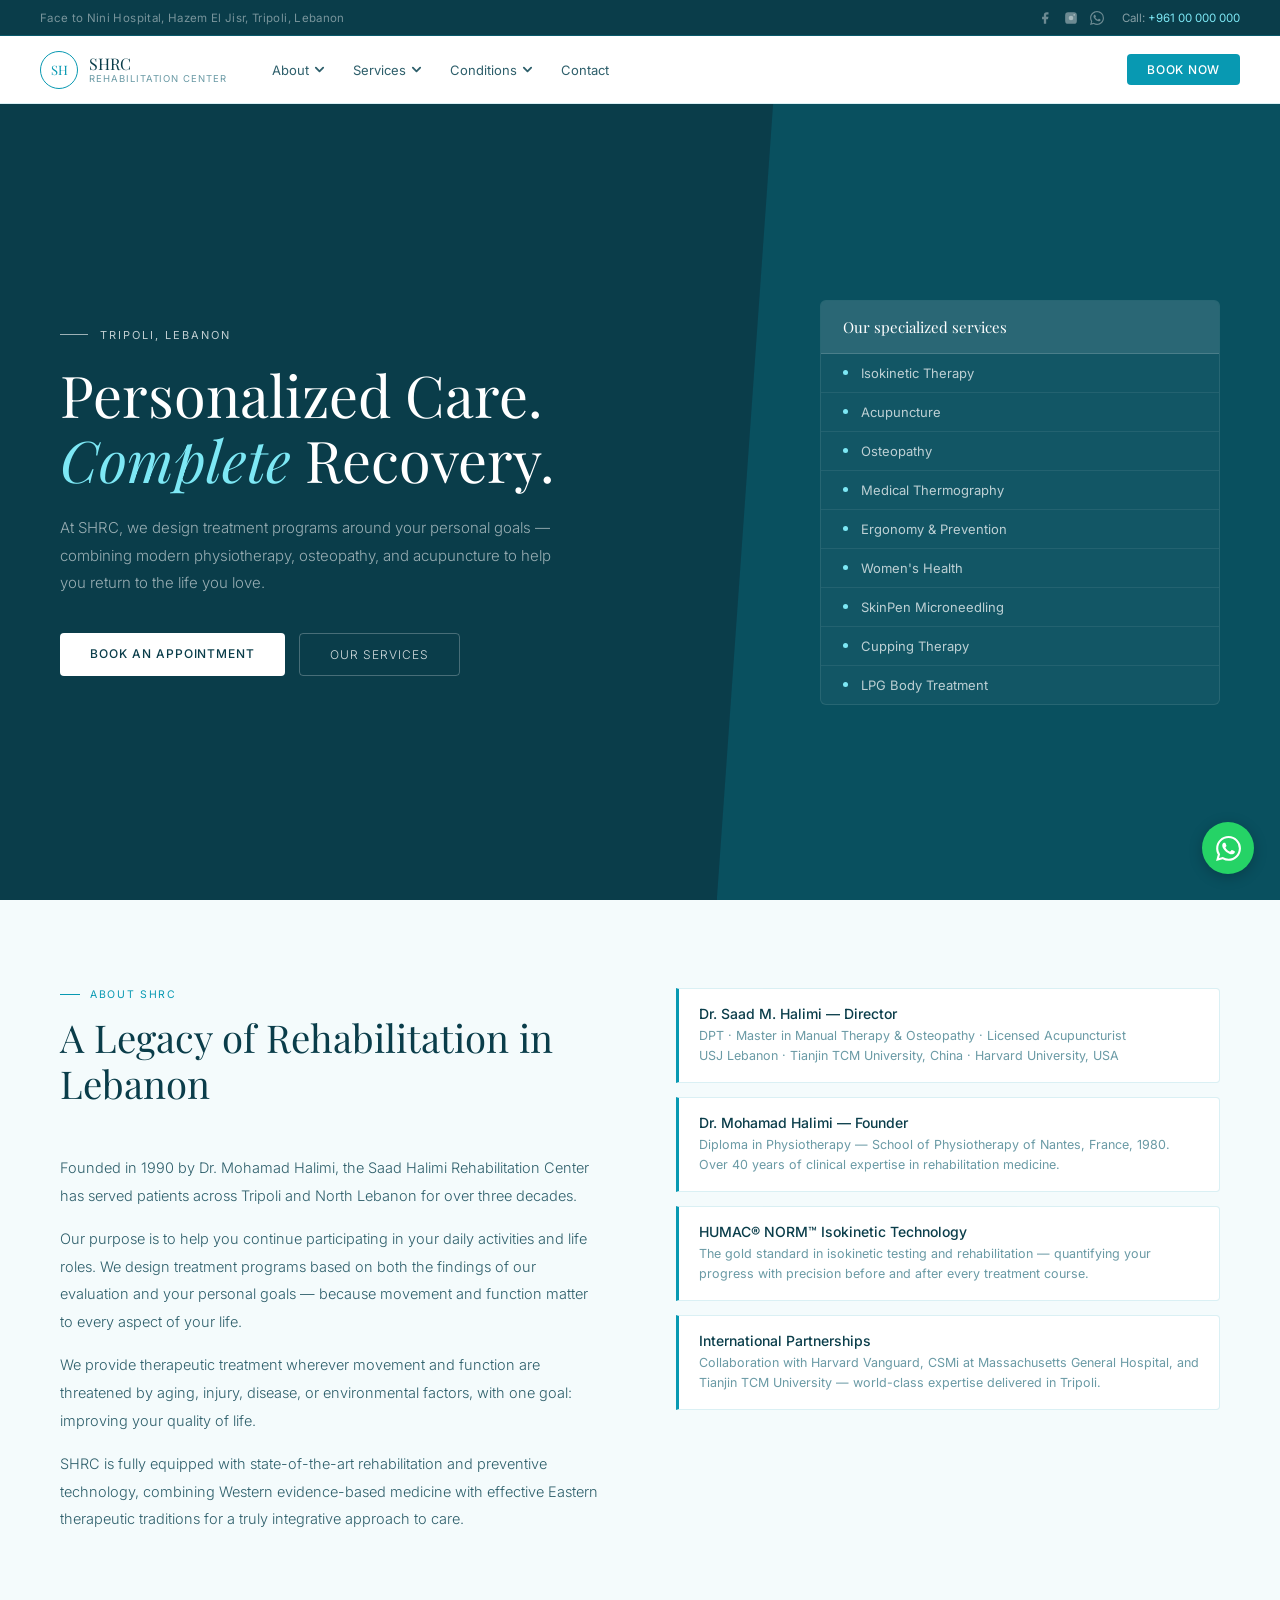
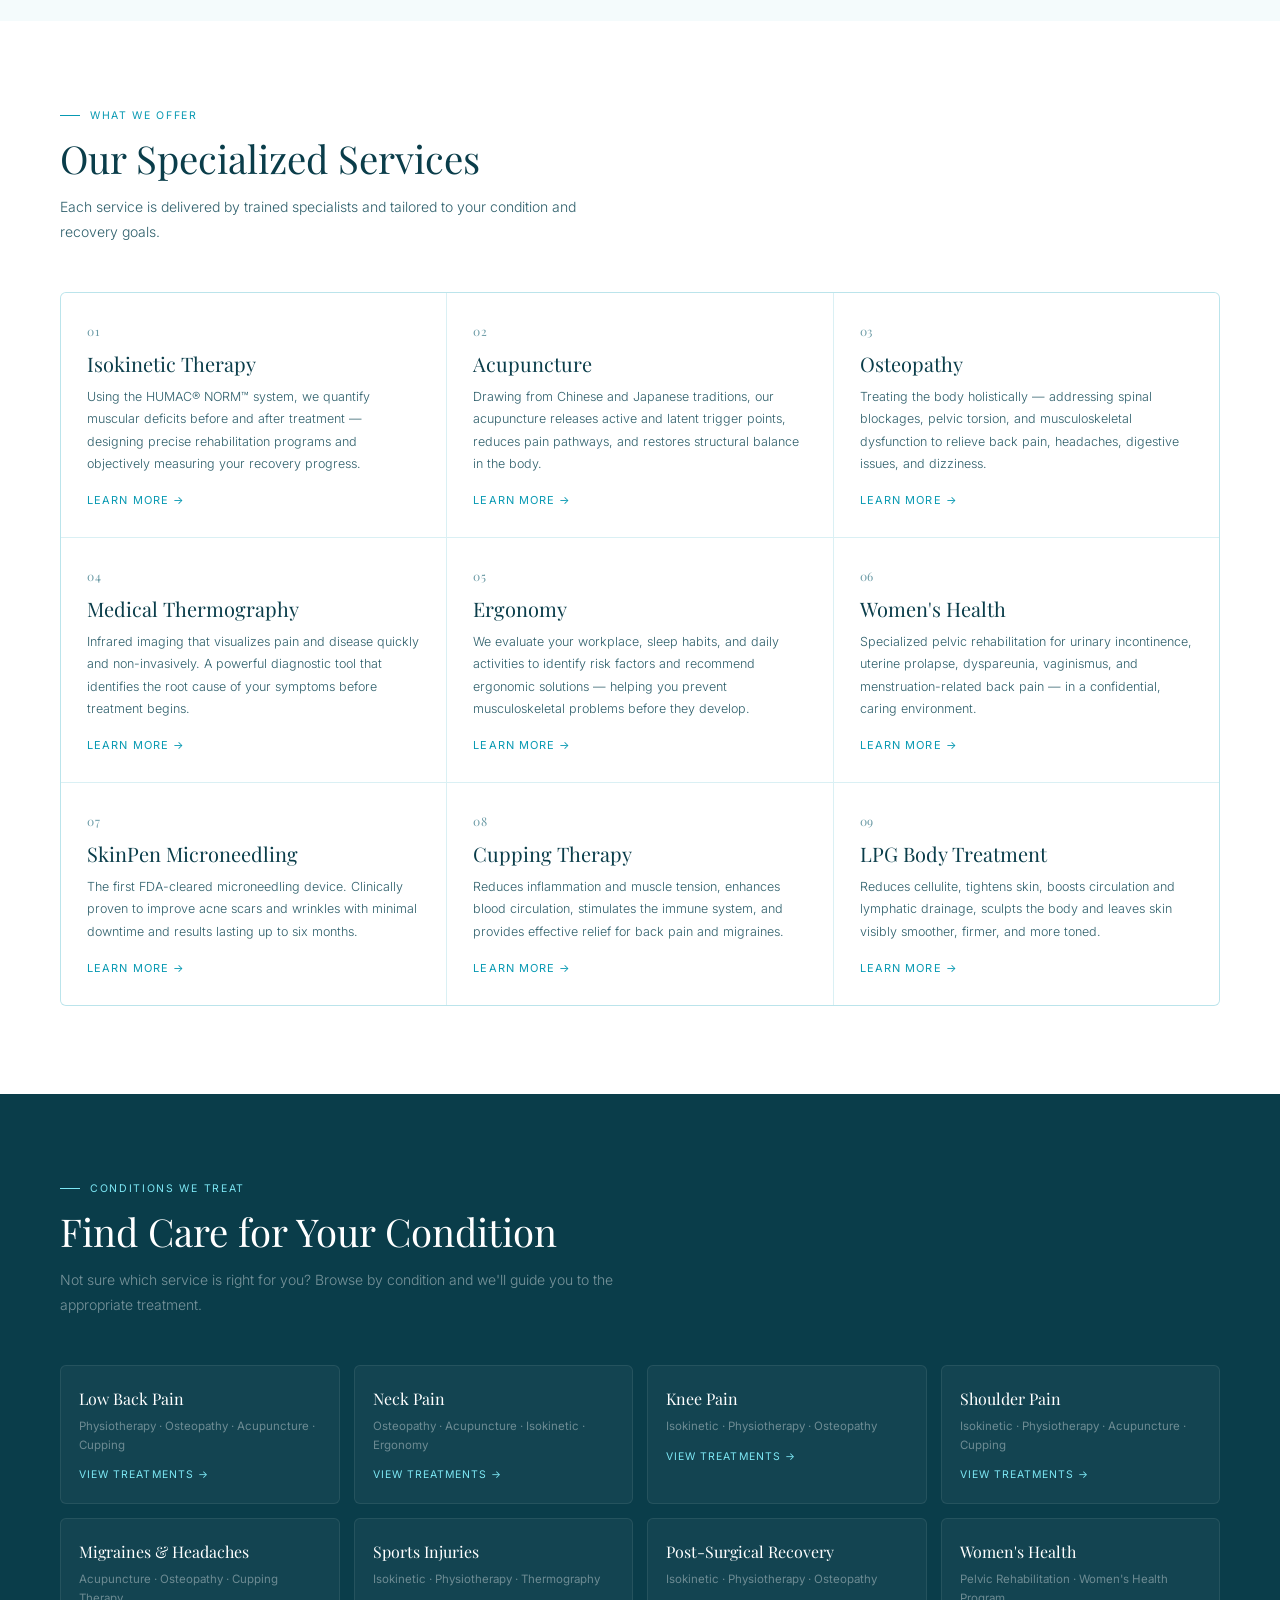
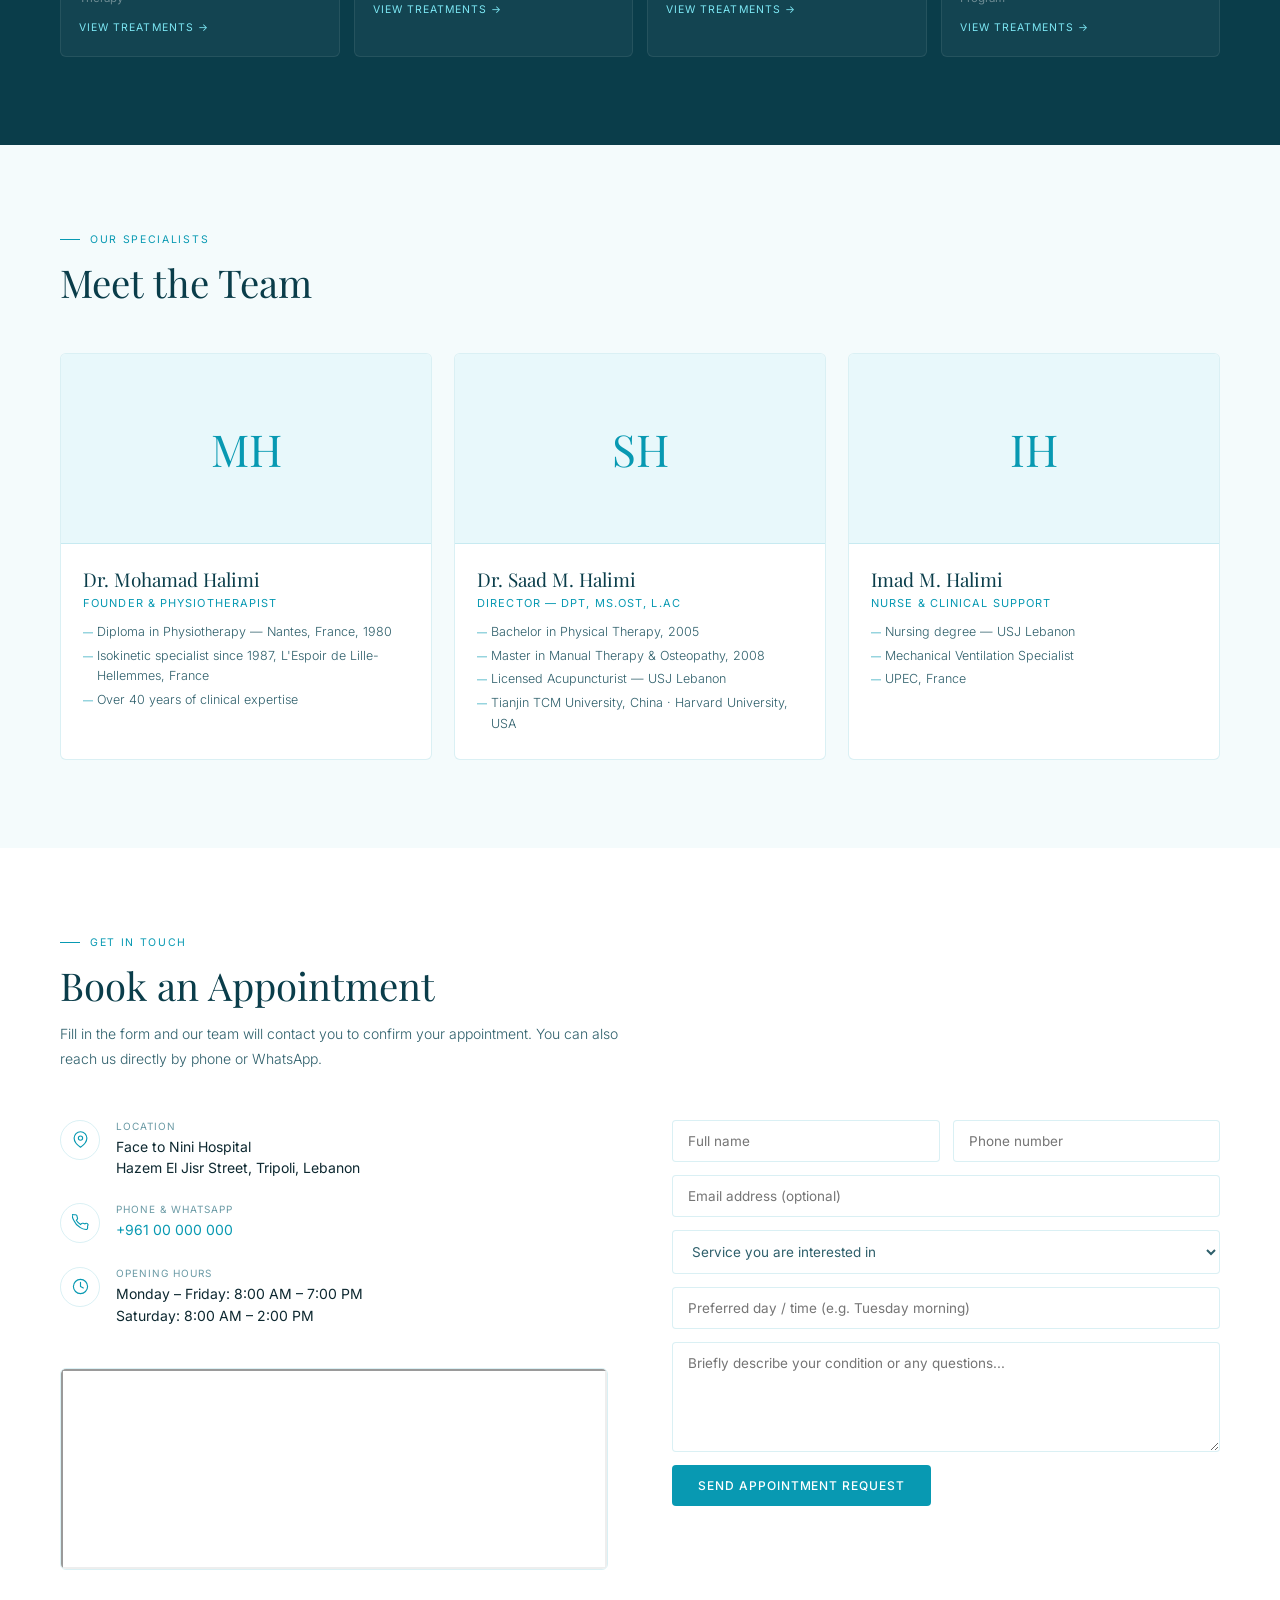
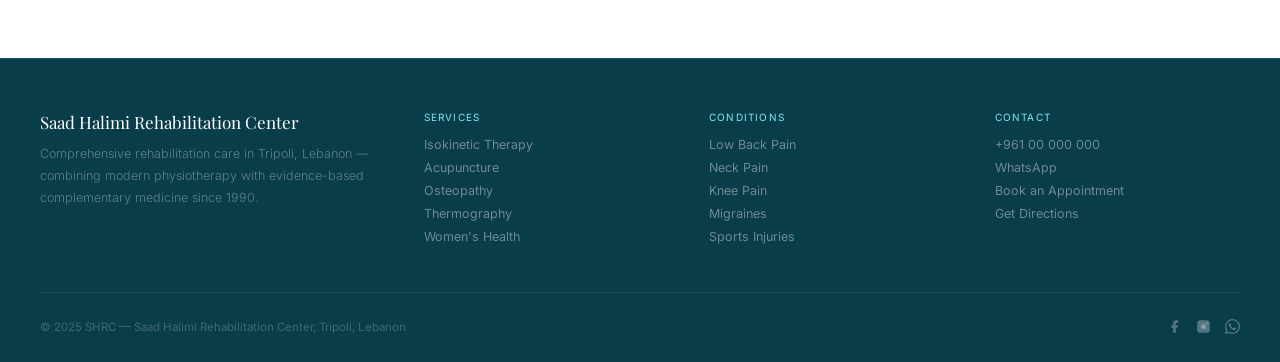
==== index.html @ c14ededa "Rename index (2).html to index.html" ====
<!DOCTYPE html>
<html lang="en">
<head>
  <meta charset="UTF-8" />
  <meta name="viewport" content="width=device-width, initial-scale=1.0" />
  <title>SHRC – Saad Halimi Rehabilitation Center | Tripoli, Lebanon</title>
  <meta name="description" content="Premier rehabilitation center in Tripoli, Lebanon. Isokinetic therapy, Acupuncture, Osteopathy, Thermography, Women's Health and more." />
  <link rel="preconnect" href="https://fonts.googleapis.com" />
  <link rel="preconnect" href="https://fonts.gstatic.com" crossorigin />
  <link href="https://fonts.googleapis.com/css2?family=Playfair+Display:ital,wght@0,400;0,500;1,400&family=Inter:wght@300;400;500&display=swap" rel="stylesheet" />
  <style>
    :root {
      --navy:      #0a3d4a;
      --navy-mid:  #0d5060;
      --blue:      #0899b2;
      --blue-lt:   #12b5d0;
      --accent:    #ffffff;
      --pale:      #e8f8fb;
      --white:     #ffffff;
      --gray-bg:   #f4fbfc;
      --text:      #0d2830;
      --text-mid:  #2e5f6b;
      --text-soft: #6a9aa5;
      --border:    rgba(8,153,178,0.15);
      --serif: 'Playfair Display', Georgia, serif;
      --sans:  'Inter', system-ui, sans-serif;
      --nav-h: 68px;
    }
    *, *::before, *::after { box-sizing: border-box; margin: 0; padding: 0; }
    html { scroll-behavior: smooth; }
    body { font-family: var(--sans); color: var(--text); background: var(--white); overflow-x: hidden; }
    a { text-decoration: none; }

    /* TOP BAR */
    .topbar {
      background: var(--navy); height: 36px;
      display: flex; align-items: center; justify-content: space-between;
      padding: 0 40px;
      border-bottom: 1px solid rgba(8,153,178,0.3);
    }
    .topbar-left { font-size: 11.5px; color: rgba(255,255,255,0.45); letter-spacing: 0.03em; }
    .topbar-right { display: flex; align-items: center; gap: 18px; }
    .tb-socials { display: flex; gap: 12px; }
    .tb-socials a { color: rgba(255,255,255,0.4); transition: color .2s; display: flex; align-items: center; }
    .tb-socials a:hover { color: var(--accent); }
    .tb-socials svg { width: 14px; height: 14px; fill: currentColor; }
    .tb-phone { font-size: 11.5px; color: rgba(255,255,255,0.5); }
    .tb-phone a { color: #7de8f5; }

    /* NAV */
    nav {
      position: sticky; top: 0; z-index: 200;
      height: var(--nav-h); background: var(--white);
      border-bottom: 1px solid var(--border);
      display: flex; align-items: center; padding: 0 40px; gap: 32px;
    }
    .nav-logo { display: flex; align-items: center; gap: 11px; flex-shrink: 0; }
    .nav-logo-badge {
      width: 38px; height: 38px; border-radius: 50%;
      border: 1.5px solid var(--blue);
      display: flex; align-items: center; justify-content: center;
      font-family: var(--serif); font-size: 13px; color: var(--blue);
    }
    .nav-logo-name { font-family: var(--serif); font-size: 16px; color: var(--navy); line-height: 1.1; }
    .nav-logo-sub  { font-size: 9.5px; color: var(--text-soft); letter-spacing: 0.1em; text-transform: uppercase; }

    .nav-menu { display: flex; align-items: center; gap: 2px; flex: 1; }
    .nav-item { position: relative; }
    .nav-link {
      display: flex; align-items: center; gap: 5px;
      padding: 8px 13px; border-radius: 4px;
      font-size: 13px; color: var(--text-mid);
      transition: color .2s, background .2s; cursor: pointer; white-space: nowrap;
    }
    .nav-link:hover { color: var(--blue); background: var(--pale); }
    .nav-link svg { width: 11px; height: 11px; fill: none; stroke: currentColor; stroke-width: 2; }

    .dropdown {
      display: none; position: absolute; top: calc(100% + 6px); left: 0;
      background: var(--white); border: 1px solid var(--border);
      border-radius: 6px; min-width: 220px;
      box-shadow: 0 8px 24px rgba(0,0,0,0.08); z-index: 300; padding: 8px 0;
    }
    .nav-item:hover .dropdown { display: block; }
    .dropdown a {
      display: block; padding: 9px 20px;
      font-size: 13px; color: var(--text-mid);
      transition: background .15s, color .15s;
    }
    .dropdown a:hover { background: var(--pale); color: var(--blue); }
    .dd-label {
      padding: 6px 20px 3px; font-size: 10px;
      letter-spacing: 0.1em; text-transform: uppercase;
      color: var(--text-soft);
    }
    .dd-hr { border: none; border-top: 1px solid var(--border); margin: 6px 0; }

    .nav-actions { margin-left: auto; }
    .btn-book {
      background: var(--blue); color: var(--white);
      padding: 8px 20px; border-radius: 4px;
      font-size: 12px; font-weight: 500; letter-spacing: 0.06em; text-transform: uppercase;
      transition: background .2s; white-space: nowrap; display: inline-block;
    }
    .btn-book:hover { background: var(--navy); }

    .hamburger { display: none; flex-direction: column; gap: 5px; cursor: pointer; padding: 4px; }
    .hamburger span { display: block; width: 22px; height: 1.5px; background: var(--text); }

    .mobile-nav {
      display: none; flex-direction: column;
      position: absolute; top: var(--nav-h); left: 0; right: 0;
      background: var(--white); border-bottom: 1px solid var(--border);
      padding: 12px 24px; z-index: 199;
    }
    .mobile-nav.open { display: flex; }
    .mobile-nav a { padding: 11px 0; font-size: 14px; color: var(--text-mid); border-bottom: 1px solid var(--border); }

    /* HERO */
    .hero {
      min-height: calc(100vh - var(--nav-h) - 36px);
      background: var(--navy);
      display: flex; align-items: center;
      padding: 80px 40px; position: relative; overflow: hidden;
    }
    .hero::after {
      content: '';
      position: absolute; top: 0; right: 0; bottom: 0; width: 44%;
      background: rgba(8,153,178,0.2);
      clip-path: polygon(10% 0, 100% 0, 100% 100%, 0% 100%);
    }
    .hero-inner {
      max-width: 1160px; margin: 0 auto; width: 100%;
      display: grid; grid-template-columns: 1fr 400px; gap: 60px; align-items: center;
      position: relative; z-index: 1;
    }
    .hero-eyebrow {
      font-size: 11px; letter-spacing: 0.18em; text-transform: uppercase;
      color: rgba(255,255,255,0.75); margin-bottom: 20px;
      display: flex; align-items: center; gap: 12px;
    }
    .hero-eyebrow::before { content: ''; width: 28px; height: 1px; background: rgba(255,255,255,0.6); }
    .hero-title {
      font-family: var(--serif);
      font-size: clamp(36px, 4.5vw, 58px);
      font-weight: 400; line-height: 1.13;
      color: var(--white); margin-bottom: 22px;
    }
    .hero-title em { font-style: italic; color: #7de8f5; }
    .hero-lead {
      font-size: 15px; color: rgba(255,255,255,0.58);
      line-height: 1.85; max-width: 500px; margin-bottom: 36px; font-weight: 300;
    }
    .hero-btns { display: flex; gap: 14px; flex-wrap: wrap; }
    .btn-hp {
      background: var(--white); color: var(--navy);
      padding: 13px 30px; border-radius: 4px;
      font-size: 12px; font-weight: 500; letter-spacing: 0.08em; text-transform: uppercase;
      transition: opacity .2s; display: inline-block;
    }
    .btn-hp:hover { opacity: .88; }
    .btn-ho {
      border: 1px solid rgba(255,255,255,0.25); color: rgba(255,255,255,0.82);
      padding: 13px 30px; border-radius: 4px;
      font-size: 12px; font-weight: 300; letter-spacing: 0.08em; text-transform: uppercase;
      transition: border-color .2s, color .2s; display: inline-block;
    }
    .btn-ho:hover { border-color: var(--accent); color: var(--accent); }

    .hero-panel {
      background: rgba(255,255,255,0.04);
      border: 1px solid rgba(255,255,255,0.09); border-radius: 6px; overflow: hidden;
    }
    .hero-panel-hd {
      background: rgba(255,255,255,0.1);
      border-bottom: 1px solid rgba(255,255,255,0.15);
      padding: 16px 22px;
      font-family: var(--serif); font-size: 15px; color: var(--white);
    }
    .hero-panel-row {
      display: flex; align-items: center; gap: 13px;
      padding: 11px 22px; border-bottom: 1px solid rgba(255,255,255,0.07);
      font-size: 13px; color: rgba(255,255,255,0.72);
    }
    .hero-panel-row:last-child { border-bottom: none; }
    .dot { width: 5px; height: 5px; border-radius: 50%; background: #7de8f5; flex-shrink: 0; }

    /* SECTIONS */
    .sec { padding: 88px 40px; }
    .sec-inner { max-width: 1160px; margin: 0 auto; }
    .sec-hd { margin-bottom: 48px; }
    .eyebrow {
      font-size: 10.5px; letter-spacing: 0.16em; text-transform: uppercase;
      color: var(--blue); margin-bottom: 13px;
      display: flex; align-items: center; gap: 10px;
    }
    .eyebrow::before { content: ''; width: 20px; height: 1px; background: var(--blue); }
    .sec-title {
      font-family: var(--serif); font-size: clamp(26px, 3vw, 40px);
      font-weight: 400; color: var(--navy); line-height: 1.2;
    }
    .sec-sub {
      font-size: 14px; color: var(--text-mid); line-height: 1.8;
      margin-top: 13px; max-width: 560px; font-weight: 300;
    }

    /* ABOUT */
    .about { background: var(--gray-bg); }
    .about-grid { display: grid; grid-template-columns: 1fr 1fr; gap: 72px; align-items: start; }
    .about-body { font-size: 14.5px; color: var(--text-mid); line-height: 1.9; font-weight: 300; }
    .about-body p + p { margin-top: 16px; }
    .cred-list { display: flex; flex-direction: column; gap: 14px; }
    .cred {
      background: var(--white); border: 1px solid var(--border);
      border-left: 3px solid var(--blue);      border-radius: 0 4px 4px 0; padding: 16px 20px;
    }
    .cred-name { font-size: 14px; font-weight: 500; color: var(--navy); margin-bottom: 4px; }
    .cred-detail { font-size: 12.5px; color: var(--text-soft); line-height: 1.6; }

    /* SERVICES */
    .services { background: var(--white); }
    .svc-grid {
      display: grid; grid-template-columns: repeat(3,1fr);
      gap: 1px; background: var(--border);
      border: 1px solid var(--border); border-radius: 6px; overflow: hidden;
    }
    .svc {
      background: var(--white); padding: 30px 26px;
      transition: background .22s; display: flex; flex-direction: column;
    }
    .svc:hover { background: var(--pale); }
    .svc-num { font-family: var(--serif); font-size: 12px; color: var(--text-soft); margin-bottom: 13px; letter-spacing: .06em; }
    .svc-name { font-family: var(--serif); font-size: 20px; color: var(--navy); margin-bottom: 10px; line-height: 1.2; }
    .svc-desc { font-size: 12.5px; color: var(--text-mid); line-height: 1.78; font-weight: 300; flex: 1; }
    .svc-arrow { margin-top: 18px; font-size: 11px; letter-spacing: .1em; text-transform: uppercase; color: var(--blue); }
    .svc-arrow::after { content: ' →'; }

    /* CONDITIONS */
    .conditions { background: var(--navy); }
    .conditions .eyebrow { color: #7de8f5; }
    .conditions .eyebrow::before { background: #7de8f5; }
    .conditions .sec-title { color: var(--white); }
    .conditions .sec-sub { color: rgba(255,255,255,0.45); }
    .cond-grid { display: grid; grid-template-columns: repeat(4,1fr); gap: 14px; }
    .cond {
      background: rgba(255,255,255,0.04);
      border: 1px solid rgba(255,255,255,0.08); border-radius: 6px; padding: 22px 18px;
      transition: background .2s, border-color .2s; cursor: pointer;
    }
    .cond:hover { background: rgba(8,153,178,0.22); border-color: rgba(8,153,178,0.45); }
    .cond-title { font-family: var(--serif); font-size: 16px; color: var(--white); margin-bottom: 8px; }
    .cond-svcs { font-size: 11.5px; color: rgba(255,255,255,0.38); line-height: 1.6; }
    .cond-lnk { margin-top: 14px; font-size: 10.5px; letter-spacing: .1em; text-transform: uppercase; color: #7de8f5; }
    .cond-lnk::after { content: ' →'; }

    /* TEAM */
    .team { background: var(--gray-bg); }
    .team-grid { display: grid; grid-template-columns: repeat(3,1fr); gap: 22px; }
    .team-card {
      background: var(--white); border: 1px solid var(--border);
      border-radius: 6px; overflow: hidden; transition: border-color .2s;
    }
    .team-card:hover { border-color: var(--blue); }
    .team-photo {
      height: 190px; background: var(--pale);
      display: flex; align-items: center; justify-content: center;
      border-bottom: 1px solid var(--border);
    }
    .team-initials { font-family: var(--serif); font-size: 44px; color: var(--blue); }
    .team-info { padding: 22px; }
    .team-name { font-family: var(--serif); font-size: 19px; color: var(--navy); margin-bottom: 4px; }
    .team-role { font-size: 11px; letter-spacing: .1em; text-transform: uppercase; color: var(--blue); margin-bottom: 12px; }
    .team-creds { list-style: none; }
    .team-creds li { font-size: 12.5px; color: var(--text-mid); line-height: 1.65; font-weight: 300; padding-left: 14px; position: relative; margin-bottom: 3px; }
    .team-creds li::before { content: '—'; position: absolute; left: 0; color: var(--blue); font-size: 10px; top: 2px; }

    /* BOOKING */
    .booking { background: var(--white); }
    .booking-grid { display: grid; grid-template-columns: 1fr 1fr; gap: 64px; align-items: start; }
    .info-list { display: flex; flex-direction: column; gap: 24px; }
    .info-row { display: flex; gap: 16px; align-items: flex-start; }
    .info-ico {
      width: 40px; height: 40px; flex-shrink: 0;
      border: 1px solid var(--border); border-radius: 50%;
      display: flex; align-items: center; justify-content: center;
    }
    .info-ico svg { width: 17px; height: 17px; fill: none; stroke: var(--blue); stroke-width: 1.6; stroke-linecap: round; stroke-linejoin: round; }
    .info-label { font-size: 10px; letter-spacing: .1em; text-transform: uppercase; color: var(--text-soft); margin-bottom: 4px; }
    .info-val { font-size: 14px; color: var(--text); line-height: 1.55; }
    .info-val a { color: var(--blue); }
    .map-wrap { margin-top: 18px; border-radius: 6px; overflow: hidden; border: 1px solid var(--border); }
    .map-wrap iframe { display: block; width: 100%; height: 200px; }

    .bk-form { display: flex; flex-direction: column; gap: 13px; }
    .f-row { display: grid; grid-template-columns: 1fr 1fr; gap: 13px; }
    .bk-form input,
    .bk-form select,
    .bk-form textarea {
      width: 100%; padding: 12px 15px;
      border: 1px solid var(--border); border-radius: 4px;
      font-family: var(--sans); font-size: 13.5px; color: var(--text);
      background: var(--white); outline: none; transition: border-color .2s;
    }
    .bk-form input:focus,
    .bk-form select:focus,
    .bk-form textarea:focus { border-color: var(--blue); }
    .bk-form select { color: var(--text-mid); }
    .bk-form textarea { resize: vertical; min-height: 110px; }
    .bk-submit {
      background: var(--blue); color: var(--white); border: none;
      padding: 13px 26px; border-radius: 4px; cursor: pointer;
      font-family: var(--sans); font-size: 12px; font-weight: 500;
      letter-spacing: .08em; text-transform: uppercase;
      transition: background .2s; align-self: flex-start;
    }
    .bk-submit:hover { background: var(--navy); }

    /* FOOTER */
    footer {
      background: var(--navy); padding: 52px 40px 28px;
      border-top: 1px solid rgba(8,153,178,0.25);
    }
    .ft-top {
      display: grid; grid-template-columns: 1.4fr 1fr 1fr 1fr; gap: 40px;
      padding-bottom: 40px; border-bottom: 1px solid rgba(255,255,255,0.07); margin-bottom: 26px;
    }
    .ft-brand { font-family: var(--serif); font-size: 17px; color: var(--white); margin-bottom: 10px; }
    .ft-desc { font-size: 12.5px; color: rgba(255,255,255,0.35); line-height: 1.75; font-weight: 300; }
    .ft-col-title { font-size: 10px; letter-spacing: .12em; text-transform: uppercase; color: #7de8f5; margin-bottom: 14px; }
    .ft-col a { display: block; font-size: 12.5px; color: rgba(255,255,255,0.4); margin-bottom: 8px; transition: color .2s; }
    .ft-col a:hover { color: var(--white); }
    .ft-bottom { display: flex; justify-content: space-between; align-items: center; flex-wrap: wrap; gap: 10px; }
    .ft-copy { font-size: 11.5px; color: rgba(255,255,255,0.22); }
    .ft-soc { display: flex; gap: 14px; }
    .ft-soc a { color: rgba(255,255,255,0.3); transition: color .2s; display: flex; }
    .ft-soc a:hover { color: var(--accent); }
    .ft-soc svg { width: 15px; height: 15px; fill: currentColor; }

    /* WA float */
    .wa {
      position: fixed; bottom: 26px; right: 26px; z-index: 500;
      width: 52px; height: 52px; border-radius: 50%; background: #25d366;
      display: flex; align-items: center; justify-content: center;
      box-shadow: 0 3px 14px rgba(0,0,0,0.22); transition: transform .2s;
    }
    .wa:hover { transform: scale(1.07); }
    .wa svg { width: 25px; height: 25px; fill: white; }

    /* Fade */
    .fade { opacity: 0; transform: translateY(20px); transition: opacity .55s ease, transform .55s ease; }
    .fade.on { opacity: 1; transform: none; }

    /* Responsive */
    @media (max-width: 1000px) {
      .topbar, nav { padding: 0 20px; }
      .nav-menu { display: none; }
      .hamburger { display: flex; }
      .hero { padding: 60px 20px; }
      .hero-inner { grid-template-columns: 1fr; }
      .hero-panel { display: none; }
      .sec { padding: 60px 20px; }
      .about-grid, .booking-grid { grid-template-columns: 1fr; gap: 36px; }
      .svc-grid { grid-template-columns: repeat(2,1fr); }
      .cond-grid { grid-template-columns: repeat(2,1fr); }
      .team-grid { grid-template-columns: repeat(2,1fr); }
      .ft-top { grid-template-columns: 1fr 1fr; }
    }
    @media (max-width: 600px) {
      .topbar { display: none; }
      .svc-grid, .cond-grid, .team-grid { grid-template-columns: 1fr; }
      .f-row { grid-template-columns: 1fr; }
      .ft-top { grid-template-columns: 1fr; }
    }
  </style>
</head>
<body>

<!-- TOP BAR -->
<div class="topbar">
  <span class="topbar-left">Face to Nini Hospital, Hazem El Jisr, Tripoli, Lebanon</span>
  <div class="topbar-right">
    <div class="tb-socials">
      <a href="https://facebook.com/shrchealth" target="_blank" rel="noopener" aria-label="Facebook">
        <svg viewBox="0 0 24 24"><path d="M18 2h-3a5 5 0 00-5 5v3H7v4h3v8h4v-8h3l1-4h-4V7a1 1 0 011-1h3z"/></svg>
      </a>
      <a href="https://instagram.com/shrchealth" target="_blank" rel="noopener" aria-label="Instagram">
        <svg viewBox="0 0 24 24"><rect x="2" y="2" width="20" height="20" rx="5"/><circle cx="12" cy="12" r="4"/><circle cx="17.5" cy="6.5" r="1.5"/></svg>
      </a>
      <a href="https://wa.me/961000000" target="_blank" rel="noopener" aria-label="WhatsApp">
        <svg viewBox="0 0 24 24"><path d="M17.472 14.382c-.297-.149-1.758-.867-2.03-.967-.273-.099-.471-.148-.67.15-.197.297-.767.966-.94 1.164-.173.199-.347.223-.644.075-.297-.15-1.255-.463-2.39-1.475-.883-.788-1.48-1.761-1.653-2.059-.173-.297-.018-.458.13-.606.134-.133.298-.347.446-.52.149-.174.198-.298.298-.497.099-.198.05-.371-.025-.52-.075-.149-.669-1.612-.916-2.207-.242-.579-.487-.5-.669-.51-.173-.008-.371-.01-.57-.01-.198 0-.52.074-.792.372-.272.297-1.04 1.016-1.04 2.479 0 1.462 1.065 2.875 1.213 3.074.149.198 2.096 3.2 5.077 4.487.709.306 1.262.489 1.694.625.712.227 1.36.195 1.871.118.571-.085 1.758-.719 2.006-1.413.248-.694.248-1.289.173-1.413-.074-.124-.272-.198-.57-.347m-5.421 7.403h-.004a9.87 9.87 0 01-5.031-1.378l-.361-.214-3.741.982.998-3.648-.235-.374a9.86 9.86 0 01-1.51-5.26c.001-5.45 4.436-9.884 9.888-9.884 2.64 0 5.122 1.03 6.988 2.898a9.825 9.825 0 012.893 6.994c-.003 5.45-4.437 9.884-9.885 9.884m8.413-18.297A11.815 11.815 0 0012.05 0C5.495 0 .16 5.335.157 11.892c0 2.096.547 4.142 1.588 5.945L.057 24l6.305-1.654a11.882 11.882 0 005.683 1.448h.005c6.554 0 11.89-5.335 11.893-11.893a11.821 11.821 0 00-3.48-8.413z"/></svg>
      </a>
    </div>
    <span class="tb-phone">Call: <a href="tel:+961000000">+961 00 000 000</a></span>
  </div>
</div>

<!-- NAV -->
<nav>
  <a href="#home" class="nav-logo">
    <div class="nav-logo-badge">SH</div>
    <div>
      <div class="nav-logo-name">SHRC</div>
      <div class="nav-logo-sub">Rehabilitation Center</div>
    </div>
  </a>

  <div class="nav-menu">
    <div class="nav-item">
      <div class="nav-link">About <svg viewBox="0 0 12 12"><path d="M2 4l4 4 4-4" stroke-linecap="round" stroke-linejoin="round"/></svg></div>
      <div class="dropdown">
        <a href="#about">About SHRC</a>
        <a href="#team">Our Team</a>
        <a href="#booking">Contact Us</a>
      </div>
    </div>
    <div class="nav-item">
      <div class="nav-link">Services <svg viewBox="0 0 12 12"><path d="M2 4l4 4 4-4" stroke-linecap="round" stroke-linejoin="round"/></svg></div>
      <div class="dropdown">
        <a href="#services">All Services</a>
        <hr class="dd-hr"/>
        <a href="#services">Isokinetic Therapy</a>
        <a href="#services">Acupuncture</a>
        <a href="#services">Osteopathy</a>
        <a href="#services">Medical Thermography</a>
        <a href="#services">Ergonomy</a>
        <a href="#services">Women's Health</a>
        <a href="#services">SkinPen Microneedling</a>
        <a href="#services">Cupping Therapy</a>
        <a href="#services">LPG Body Treatment</a>
      </div>
    </div>
    <div class="nav-item">
      <div class="nav-link">Conditions <svg viewBox="0 0 12 12"><path d="M2 4l4 4 4-4" stroke-linecap="round" stroke-linejoin="round"/></svg></div>
      <div class="dropdown" style="min-width:230px;">
        <span class="dd-label">Musculoskeletal</span>
        <a href="#conditions">Low Back Pain</a>
        <a href="#conditions">Neck Pain</a>
        <a href="#conditions">Knee Pain</a>
        <a href="#conditions">Shoulder Pain</a>
        <a href="#conditions">Hip Pain</a>
        <hr class="dd-hr"/>
        <span class="dd-label">Other conditions</span>
        <a href="#conditions">Migraines &amp; Headaches</a>
        <a href="#conditions">Women's Health</a>
        <a href="#conditions">Sports Injuries</a>
        <a href="#conditions">Post-Surgical Recovery</a>
      </div>
    </div>
    <a class="nav-link" href="#booking">Contact</a>
  </div>

  <div class="nav-actions">
    <a href="#booking" class="btn-book">Book Now</a>
  </div>
  <div class="hamburger" onclick="toggleMobile()" aria-label="Open menu">
    <span></span><span></span><span></span>
  </div>
</nav>

<div class="mobile-nav" id="mobileNav">
  <a href="#about" onclick="closeMobile()">About</a>
  <a href="#services" onclick="closeMobile()">Services</a>
  <a href="#conditions" onclick="closeMobile()">Conditions</a>
  <a href="#team" onclick="closeMobile()">Our Team</a>
  <a href="#booking" onclick="closeMobile()">Book an Appointment</a>
</div>

<!-- HERO -->
<section class="hero" id="home">
  <div class="hero-inner">
    <div class="fade">
      <div class="hero-eyebrow">Tripoli, Lebanon</div>
      <h1 class="hero-title">Personalized Care.<br><em>Complete</em> Recovery.</h1>
      <p class="hero-lead">At SHRC, we design treatment programs around your personal goals — combining modern physiotherapy, osteopathy, and acupuncture to help you return to the life you love.</p>
      <div class="hero-btns">
        <a href="#booking" class="btn-hp">Book an Appointment</a>
        <a href="#services" class="btn-ho">Our Services</a>
      </div>
    </div>
    <div class="hero-panel fade" style="transition-delay:.12s">
      <div class="hero-panel-hd">Our specialized services</div>
      <div class="hero-panel-row"><div class="dot"></div>Isokinetic Therapy</div>
      <div class="hero-panel-row"><div class="dot"></div>Acupuncture</div>
      <div class="hero-panel-row"><div class="dot"></div>Osteopathy</div>
      <div class="hero-panel-row"><div class="dot"></div>Medical Thermography</div>
      <div class="hero-panel-row"><div class="dot"></div>Ergonomy &amp; Prevention</div>
      <div class="hero-panel-row"><div class="dot"></div>Women's Health</div>
      <div class="hero-panel-row"><div class="dot"></div>SkinPen Microneedling</div>
      <div class="hero-panel-row"><div class="dot"></div>Cupping Therapy</div>
      <div class="hero-panel-row"><div class="dot"></div>LPG Body Treatment</div>
    </div>
  </div>
</section>

<!-- ABOUT -->
<section class="sec about" id="about">
  <div class="sec-inner">
    <div class="about-grid">
      <div class="fade">
        <div class="sec-hd">
          <div class="eyebrow">About SHRC</div>
          <h2 class="sec-title">A Legacy of Rehabilitation in Lebanon</h2>
        </div>
        <div class="about-body">
          <p>Founded in 1990 by Dr. Mohamad Halimi, the Saad Halimi Rehabilitation Center has served patients across Tripoli and North Lebanon for over three decades.</p>
          <p>Our purpose is to help you continue participating in your daily activities and life roles. We design treatment programs based on both the findings of our evaluation and your personal goals — because movement and function matter to every aspect of your life.</p>
          <p>We provide therapeutic treatment wherever movement and function are threatened by aging, injury, disease, or environmental factors, with one goal: improving your quality of life.</p>
          <p>SHRC is fully equipped with state-of-the-art rehabilitation and preventive technology, combining Western evidence-based medicine with effective Eastern therapeutic traditions for a truly integrative approach to care.</p>
        </div>
      </div>
      <div class="cred-list fade" style="transition-delay:.1s">
        <div class="cred">
          <div class="cred-name">Dr. Saad M. Halimi — Director</div>
          <div class="cred-detail">DPT · Master in Manual Therapy &amp; Osteopathy · Licensed Acupuncturist<br>USJ Lebanon · Tianjin TCM University, China · Harvard University, USA</div>
        </div>
        <div class="cred">
          <div class="cred-name">Dr. Mohamad Halimi — Founder</div>
          <div class="cred-detail">Diploma in Physiotherapy — School of Physiotherapy of Nantes, France, 1980. Over 40 years of clinical expertise in rehabilitation medicine.</div>
        </div>
        <div class="cred">
          <div class="cred-name">HUMAC® NORM™ Isokinetic Technology</div>
          <div class="cred-detail">The gold standard in isokinetic testing and rehabilitation — quantifying your progress with precision before and after every treatment course.</div>
        </div>
        <div class="cred">
          <div class="cred-name">International Partnerships</div>
          <div class="cred-detail">Collaboration with Harvard Vanguard, CSMi at Massachusetts General Hospital, and Tianjin TCM University — world-class expertise delivered in Tripoli.</div>
        </div>
      </div>
    </div>
  </div>
</section>

<!-- SERVICES -->
<section class="sec services" id="services">
  <div class="sec-inner">
    <div class="sec-hd fade">
      <div class="eyebrow">What We Offer</div>
      <h2 class="sec-title">Our Specialized Services</h2>
      <p class="sec-sub">Each service is delivered by trained specialists and tailored to your condition and recovery goals.</p>
    </div>
    <div class="svc-grid">
      <div class="svc fade"><div class="svc-num">01</div><div class="svc-name">Isokinetic Therapy</div><div class="svc-desc">Using the HUMAC® NORM™ system, we quantify muscular deficits before and after treatment — designing precise rehabilitation programs and objectively measuring your recovery progress.</div><div class="svc-arrow">Learn more</div></div>
      <div class="svc fade" style="transition-delay:.04s"><div class="svc-num">02</div><div class="svc-name">Acupuncture</div><div class="svc-desc">Drawing from Chinese and Japanese traditions, our acupuncture releases active and latent trigger points, reduces pain pathways, and restores structural balance in the body.</div><div class="svc-arrow">Learn more</div></div>
      <div class="svc fade" style="transition-delay:.08s"><div class="svc-num">03</div><div class="svc-name">Osteopathy</div><div class="svc-desc">Treating the body holistically — addressing spinal blockages, pelvic torsion, and musculoskeletal dysfunction to relieve back pain, headaches, digestive issues, and dizziness.</div><div class="svc-arrow">Learn more</div></div>
      <div class="svc fade" style="transition-delay:.04s"><div class="svc-num">04</div><div class="svc-name">Medical Thermography</div><div class="svc-desc">Infrared imaging that visualizes pain and disease quickly and non-invasively. A powerful diagnostic tool that identifies the root cause of your symptoms before treatment begins.</div><div class="svc-arrow">Learn more</div></div>
      <div class="svc fade" style="transition-delay:.08s"><div class="svc-num">05</div><div class="svc-name">Ergonomy</div><div class="svc-desc">We evaluate your workplace, sleep habits, and daily activities to identify risk factors and recommend ergonomic solutions — helping you prevent musculoskeletal problems before they develop.</div><div class="svc-arrow">Learn more</div></div>
      <div class="svc fade" style="transition-delay:.12s"><div class="svc-num">06</div><div class="svc-name">Women's Health</div><div class="svc-desc">Specialized pelvic rehabilitation for urinary incontinence, uterine prolapse, dyspareunia, vaginismus, and menstruation-related back pain — in a confidential, caring environment.</div><div class="svc-arrow">Learn more</div></div>
      <div class="svc fade"><div class="svc-num">07</div><div class="svc-name">SkinPen Microneedling</div><div class="svc-desc">The first FDA-cleared microneedling device. Clinically proven to improve acne scars and wrinkles with minimal downtime and results lasting up to six months.</div><div class="svc-arrow">Learn more</div></div>
      <div class="svc fade" style="transition-delay:.04s"><div class="svc-num">08</div><div class="svc-name">Cupping Therapy</div><div class="svc-desc">Reduces inflammation and muscle tension, enhances blood circulation, stimulates the immune system, and provides effective relief for back pain and migraines.</div><div class="svc-arrow">Learn more</div></div>
      <div class="svc fade" style="transition-delay:.08s"><div class="svc-num">09</div><div class="svc-name">LPG Body Treatment</div><div class="svc-desc">Reduces cellulite, tightens skin, boosts circulation and lymphatic drainage, sculpts the body and leaves skin visibly smoother, firmer, and more toned.</div><div class="svc-arrow">Learn more</div></div>
    </div>
  </div>
</section>

<!-- CONDITIONS -->
<section class="sec conditions" id="conditions">
  <div class="sec-inner">
    <div class="sec-hd fade">
      <div class="eyebrow">Conditions We Treat</div>
      <h2 class="sec-title">Find Care for Your Condition</h2>
      <p class="sec-sub">Not sure which service is right for you? Browse by condition and we'll guide you to the appropriate treatment.</p>
    </div>
    <div class="cond-grid">
      <div class="cond fade"><div class="cond-title">Low Back Pain</div><div class="cond-svcs">Physiotherapy · Osteopathy · Acupuncture · Cupping</div><div class="cond-lnk">View treatments</div></div>
      <div class="cond fade" style="transition-delay:.05s"><div class="cond-title">Neck Pain</div><div class="cond-svcs">Osteopathy · Acupuncture · Isokinetic · Ergonomy</div><div class="cond-lnk">View treatments</div></div>
      <div class="cond fade" style="transition-delay:.1s"><div class="cond-title">Knee Pain</div><div class="cond-svcs">Isokinetic · Physiotherapy · Osteopathy</div><div class="cond-lnk">View treatments</div></div>
      <div class="cond fade" style="transition-delay:.15s"><div class="cond-title">Shoulder Pain</div><div class="cond-svcs">Isokinetic · Physiotherapy · Acupuncture · Cupping</div><div class="cond-lnk">View treatments</div></div>
      <div class="cond fade" style="transition-delay:.05s"><div class="cond-title">Migraines &amp; Headaches</div><div class="cond-svcs">Acupuncture · Osteopathy · Cupping Therapy</div><div class="cond-lnk">View treatments</div></div>
      <div class="cond fade" style="transition-delay:.1s"><div class="cond-title">Sports Injuries</div><div class="cond-svcs">Isokinetic · Physiotherapy · Thermography</div><div class="cond-lnk">View treatments</div></div>
      <div class="cond fade" style="transition-delay:.15s"><div class="cond-title">Post-Surgical Recovery</div><div class="cond-svcs">Isokinetic · Physiotherapy · Osteopathy</div><div class="cond-lnk">View treatments</div></div>
      <div class="cond fade" style="transition-delay:.2s"><div class="cond-title">Women's Health</div><div class="cond-svcs">Pelvic Rehabilitation · Women's Health Program</div><div class="cond-lnk">View treatments</div></div>
    </div>
  </div>
</section>

<!-- TEAM -->
<section class="sec team" id="team">
  <div class="sec-inner">
    <div class="sec-hd fade">
      <div class="eyebrow">Our Specialists</div>
      <h2 class="sec-title">Meet the Team</h2>
    </div>
    <div class="team-grid">
      <div class="team-card fade">
        <div class="team-photo"><div class="team-initials">MH</div></div>
        <div class="team-info">
          <div class="team-name">Dr. Mohamad Halimi</div>
          <div class="team-role">Founder &amp; Physiotherapist</div>
          <ul class="team-creds">
            <li>Diploma in Physiotherapy — Nantes, France, 1980</li>
            <li>Isokinetic specialist since 1987, L'Espoir de Lille-Hellemmes, France</li>
            <li>Over 40 years of clinical expertise</li>
          </ul>
        </div>
      </div>
      <div class="team-card fade" style="transition-delay:.08s">
        <div class="team-photo"><div class="team-initials">SH</div></div>
        <div class="team-info">
          <div class="team-name">Dr. Saad M. Halimi</div>
          <div class="team-role">Director — DPT, Ms.Ost, L.Ac</div>
          <ul class="team-creds">
            <li>Bachelor in Physical Therapy, 2005</li>
            <li>Master in Manual Therapy &amp; Osteopathy, 2008</li>
            <li>Licensed Acupuncturist — USJ Lebanon</li>
            <li>Tianjin TCM University, China · Harvard University, USA</li>
          </ul>
        </div>
      </div>
      <div class="team-card fade" style="transition-delay:.16s">
        <div class="team-photo"><div class="team-initials">IH</div></div>
        <div class="team-info">
          <div class="team-name">Imad M. Halimi</div>
          <div class="team-role">Nurse &amp; Clinical Support</div>
          <ul class="team-creds">
            <li>Nursing degree — USJ Lebanon</li>
            <li>Mechanical Ventilation Specialist</li>
            <li>UPEC, France</li>
          </ul>
        </div>
      </div>
    </div>
  </div>
</section>

<!-- BOOKING -->
<section class="sec booking" id="booking">
  <div class="sec-inner">
    <div class="sec-hd fade">
      <div class="eyebrow">Get In Touch</div>
      <h2 class="sec-title">Book an Appointment</h2>
      <p class="sec-sub">Fill in the form and our team will contact you to confirm your appointment. You can also reach us directly by phone or WhatsApp.</p>
    </div>
    <div class="booking-grid">
      <div class="info-list fade">
        <div class="info-row">
          <div class="info-ico">
            <svg viewBox="0 0 24 24"><path d="M21 10c0 7-9 13-9 13s-9-6-9-13a9 9 0 0118 0z"/><circle cx="12" cy="10" r="3"/></svg>
          </div>
          <div>
            <div class="info-label">Location</div>
            <div class="info-val">Face to Nini Hospital<br>Hazem El Jisr Street, Tripoli, Lebanon</div>
          </div>
        </div>
        <div class="info-row">
          <div class="info-ico">
            <svg viewBox="0 0 24 24"><path d="M22 16.92v3a2 2 0 01-2.18 2 19.79 19.79 0 01-8.63-3.07A19.5 19.5 0 013.07 9.81a19.79 19.79 0 01-3.07-8.64A2 2 0 012 1h3a2 2 0 012 1.72 12.84 12.84 0 00.7 2.81 2 2 0 01-.45 2.11L6.09 8.91a16 16 0 006 6l1.27-1.27a2 2 0 012.11-.45 12.84 12.84 0 002.81.7A2 2 0 0122 16.92z"/></svg>
          </div>
          <div>
            <div class="info-label">Phone &amp; WhatsApp</div>
            <div class="info-val"><a href="tel:+961000000">+961 00 000 000</a></div>
          </div>
        </div>
        <div class="info-row">
          <div class="info-ico">
            <svg viewBox="0 0 24 24"><circle cx="12" cy="12" r="10"/><polyline points="12 6 12 12 16 14"/></svg>
          </div>
          <div>
            <div class="info-label">Opening Hours</div>
            <div class="info-val">Monday – Friday: 8:00 AM – 7:00 PM<br>Saturday: 8:00 AM – 2:00 PM</div>
          </div>
        </div>
        <div class="map-wrap">
          <iframe src="https://www.google.com/maps/embed?pb=!1m18!1m12!1m3!1d826.5!2d35.831433!3d34.436079!2m3!1f0!2f0!3f0!3m2!1i1024!2i768!4f13.1!3m3!1m2!1s0x0%3A0xc24af2e929c36c57!2sDr.%20Saad%20M.%20Halimi%20Rehabilitation%20Center!5e0!3m2!1sen!2slb!4v1" allowfullscreen loading="lazy" referrerpolicy="no-referrer-when-downgrade" title="SHRC location"></iframe>
        </div>
      </div>

      <form class="bk-form fade" style="transition-delay:.1s" onsubmit="submitForm(event)">
        <div class="f-row">
          <input type="text" placeholder="Full name" required />
          <input type="tel" placeholder="Phone number" required />
        </div>
        <input type="email" placeholder="Email address (optional)" />
        <select>
          <option value="" disabled selected>Service you are interested in</option>
          <option>Isokinetic Therapy</option>
          <option>Acupuncture</option>
          <option>Osteopathy</option>
          <option>Medical Thermography</option>
          <option>Ergonomy</option>
          <option>Women's Health</option>
          <option>SkinPen Microneedling</option>
          <option>Cupping Therapy</option>
          <option>LPG Body Treatment</option>
          <option>Not sure — need guidance</option>
        </select>
        <input type="text" placeholder="Preferred day / time (e.g. Tuesday morning)" />
        <textarea placeholder="Briefly describe your condition or any questions..."></textarea>
        <button type="submit" class="bk-submit">Send Appointment Request</button>
      </form>
    </div>
  </div>
</section>

<!-- FOOTER -->
<footer>
  <div class="ft-top">
    <div>
      <div class="ft-brand">Saad Halimi Rehabilitation Center</div>
      <p class="ft-desc">Comprehensive rehabilitation care in Tripoli, Lebanon — combining modern physiotherapy with evidence-based complementary medicine since 1990.</p>
    </div>
    <div class="ft-col">
      <div class="ft-col-title">Services</div>
      <a href="#services">Isokinetic Therapy</a>
      <a href="#services">Acupuncture</a>
      <a href="#services">Osteopathy</a>
      <a href="#services">Thermography</a>
      <a href="#services">Women's Health</a>
    </div>
    <div class="ft-col">
      <div class="ft-col-title">Conditions</div>
      <a href="#conditions">Low Back Pain</a>
      <a href="#conditions">Neck Pain</a>
      <a href="#conditions">Knee Pain</a>
      <a href="#conditions">Migraines</a>
      <a href="#conditions">Sports Injuries</a>
    </div>
    <div class="ft-col">
      <div class="ft-col-title">Contact</div>
      <a href="tel:+961000000">+961 00 000 000</a>
      <a href="https://wa.me/961000000">WhatsApp</a>
      <a href="#booking">Book an Appointment</a>
      <a href="https://maps.google.com/?q=34.436079,35.831433" target="_blank">Get Directions</a>
    </div>
  </div>
  <div class="ft-bottom">
    <span class="ft-copy">© 2025 SHRC — Saad Halimi Rehabilitation Center, Tripoli, Lebanon</span>
    <div class="ft-soc">
      <a href="https://facebook.com/shrchealth" target="_blank" aria-label="Facebook"><svg viewBox="0 0 24 24"><path d="M18 2h-3a5 5 0 00-5 5v3H7v4h3v8h4v-8h3l1-4h-4V7a1 1 0 011-1h3z"/></svg></a>
      <a href="https://instagram.com/shrchealth" target="_blank" aria-label="Instagram"><svg viewBox="0 0 24 24"><rect x="2" y="2" width="20" height="20" rx="5"/><circle cx="12" cy="12" r="4"/><circle cx="17.5" cy="6.5" r="1.5"/></svg></a>
      <a href="https://wa.me/961000000" target="_blank" aria-label="WhatsApp"><svg viewBox="0 0 24 24"><path d="M17.472 14.382c-.297-.149-1.758-.867-2.03-.967-.273-.099-.471-.148-.67.15-.197.297-.767.966-.94 1.164-.173.199-.347.223-.644.075-.297-.15-1.255-.463-2.39-1.475-.883-.788-1.48-1.761-1.653-2.059-.173-.297-.018-.458.13-.606.134-.133.298-.347.446-.52.149-.174.198-.298.298-.497.099-.198.05-.371-.025-.52-.075-.149-.669-1.612-.916-2.207-.242-.579-.487-.5-.669-.51-.173-.008-.371-.01-.57-.01-.198 0-.52.074-.792.372-.272.297-1.04 1.016-1.04 2.479 0 1.462 1.065 2.875 1.213 3.074.149.198 2.096 3.2 5.077 4.487.709.306 1.262.489 1.694.625.712.227 1.36.195 1.871.118.571-.085 1.758-.719 2.006-1.413.248-.694.248-1.289.173-1.413-.074-.124-.272-.198-.57-.347m-5.421 7.403h-.004a9.87 9.87 0 01-5.031-1.378l-.361-.214-3.741.982.998-3.648-.235-.374a9.86 9.86 0 01-1.51-5.26c.001-5.45 4.436-9.884 9.888-9.884 2.64 0 5.122 1.03 6.988 2.898a9.825 9.825 0 012.893 6.994c-.003 5.45-4.437 9.884-9.885 9.884m8.413-18.297A11.815 11.815 0 0012.05 0C5.495 0 .16 5.335.157 11.892c0 2.096.547 4.142 1.588 5.945L.057 24l6.305-1.654a11.882 11.882 0 005.683 1.448h.005c6.554 0 11.89-5.335 11.893-11.893a11.821 11.821 0 00-3.48-8.413z"/></svg></a>
    </div>
  </div>
</footer>

<!-- WA FLOAT -->
<a href="https://wa.me/961000000" class="wa" target="_blank" rel="noopener" aria-label="Chat on WhatsApp">
  <svg viewBox="0 0 24 24"><path d="M17.472 14.382c-.297-.149-1.758-.867-2.03-.967-.273-.099-.471-.148-.67.15-.197.297-.767.966-.94 1.164-.173.199-.347.223-.644.075-.297-.15-1.255-.463-2.39-1.475-.883-.788-1.48-1.761-1.653-2.059-.173-.297-.018-.458.13-.606.134-.133.298-.347.446-.52.149-.174.198-.298.298-.497.099-.198.05-.371-.025-.52-.075-.149-.669-1.612-.916-2.207-.242-.579-.487-.5-.669-.51-.173-.008-.371-.01-.57-.01-.198 0-.52.074-.792.372-.272.297-1.04 1.016-1.04 2.479 0 1.462 1.065 2.875 1.213 3.074.149.198 2.096 3.2 5.077 4.487.709.306 1.262.489 1.694.625.712.227 1.36.195 1.871.118.571-.085 1.758-.719 2.006-1.413.248-.694.248-1.289.173-1.413-.074-.124-.272-.198-.57-.347m-5.421 7.403h-.004a9.87 9.87 0 01-5.031-1.378l-.361-.214-3.741.982.998-3.648-.235-.374a9.86 9.86 0 01-1.51-5.26c.001-5.45 4.436-9.884 9.888-9.884 2.64 0 5.122 1.03 6.988 2.898a9.825 9.825 0 012.893 6.994c-.003 5.45-4.437 9.884-9.885 9.884m8.413-18.297A11.815 11.815 0 0012.05 0C5.495 0 .16 5.335.157 11.892c0 2.096.547 4.142 1.588 5.945L.057 24l6.305-1.654a11.882 11.882 0 005.683 1.448h.005c6.554 0 11.89-5.335 11.893-11.893a11.821 11.821 0 00-3.48-8.413z"/></svg>
</a>

<script>
  const io = new IntersectionObserver(entries => {
    entries.forEach(e => { if (e.isIntersecting) e.target.classList.add('on'); });
  }, { threshold: 0.1 });
  document.querySelectorAll('.fade').forEach(el => io.observe(el));

  function toggleMobile() { document.getElementById('mobileNav').classList.toggle('open'); }
  function closeMobile()  { document.getElementById('mobileNav').classList.remove('open'); }

  function submitForm(e) {
    e.preventDefault();
    const btn = e.target.querySelector('button');
    btn.textContent = 'Request sent — we will contact you shortly';
    btn.style.background = '#1b5e20';
    btn.disabled = true;
  }
</script>
</body>
</html>
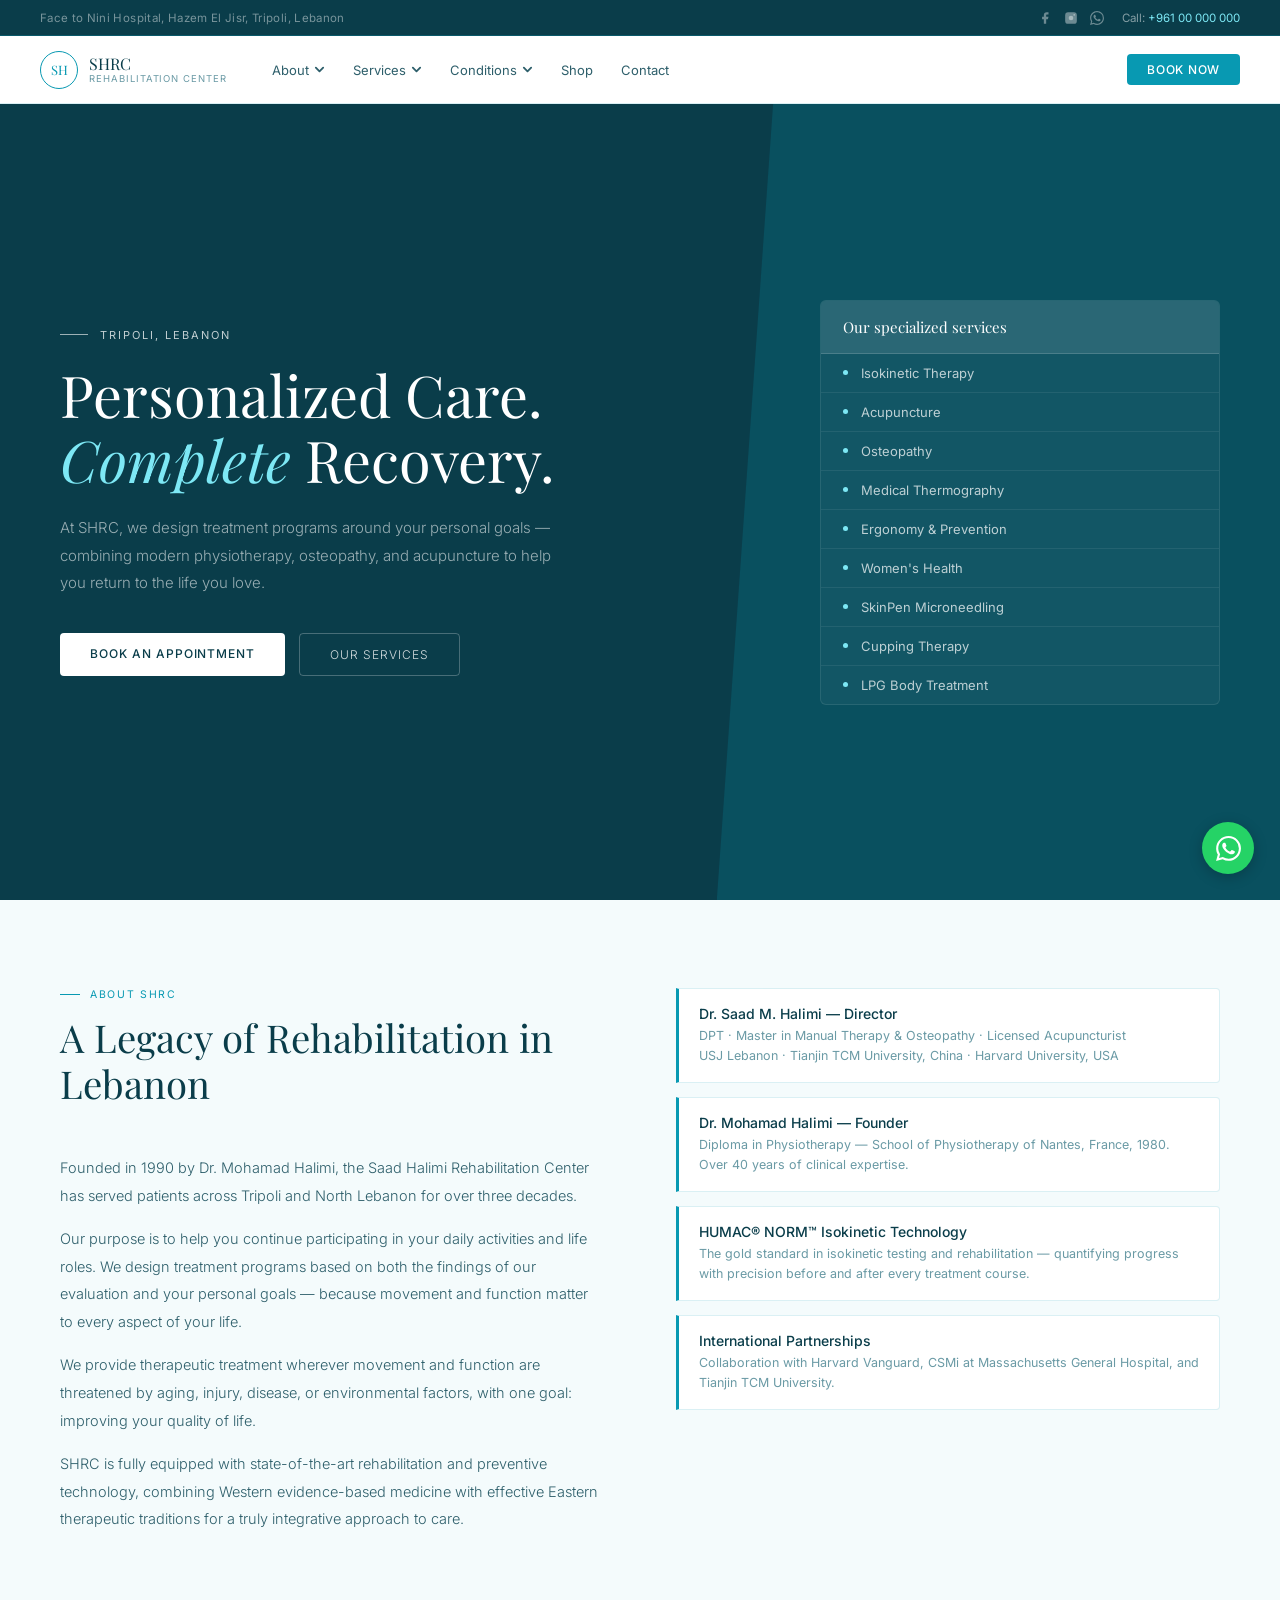
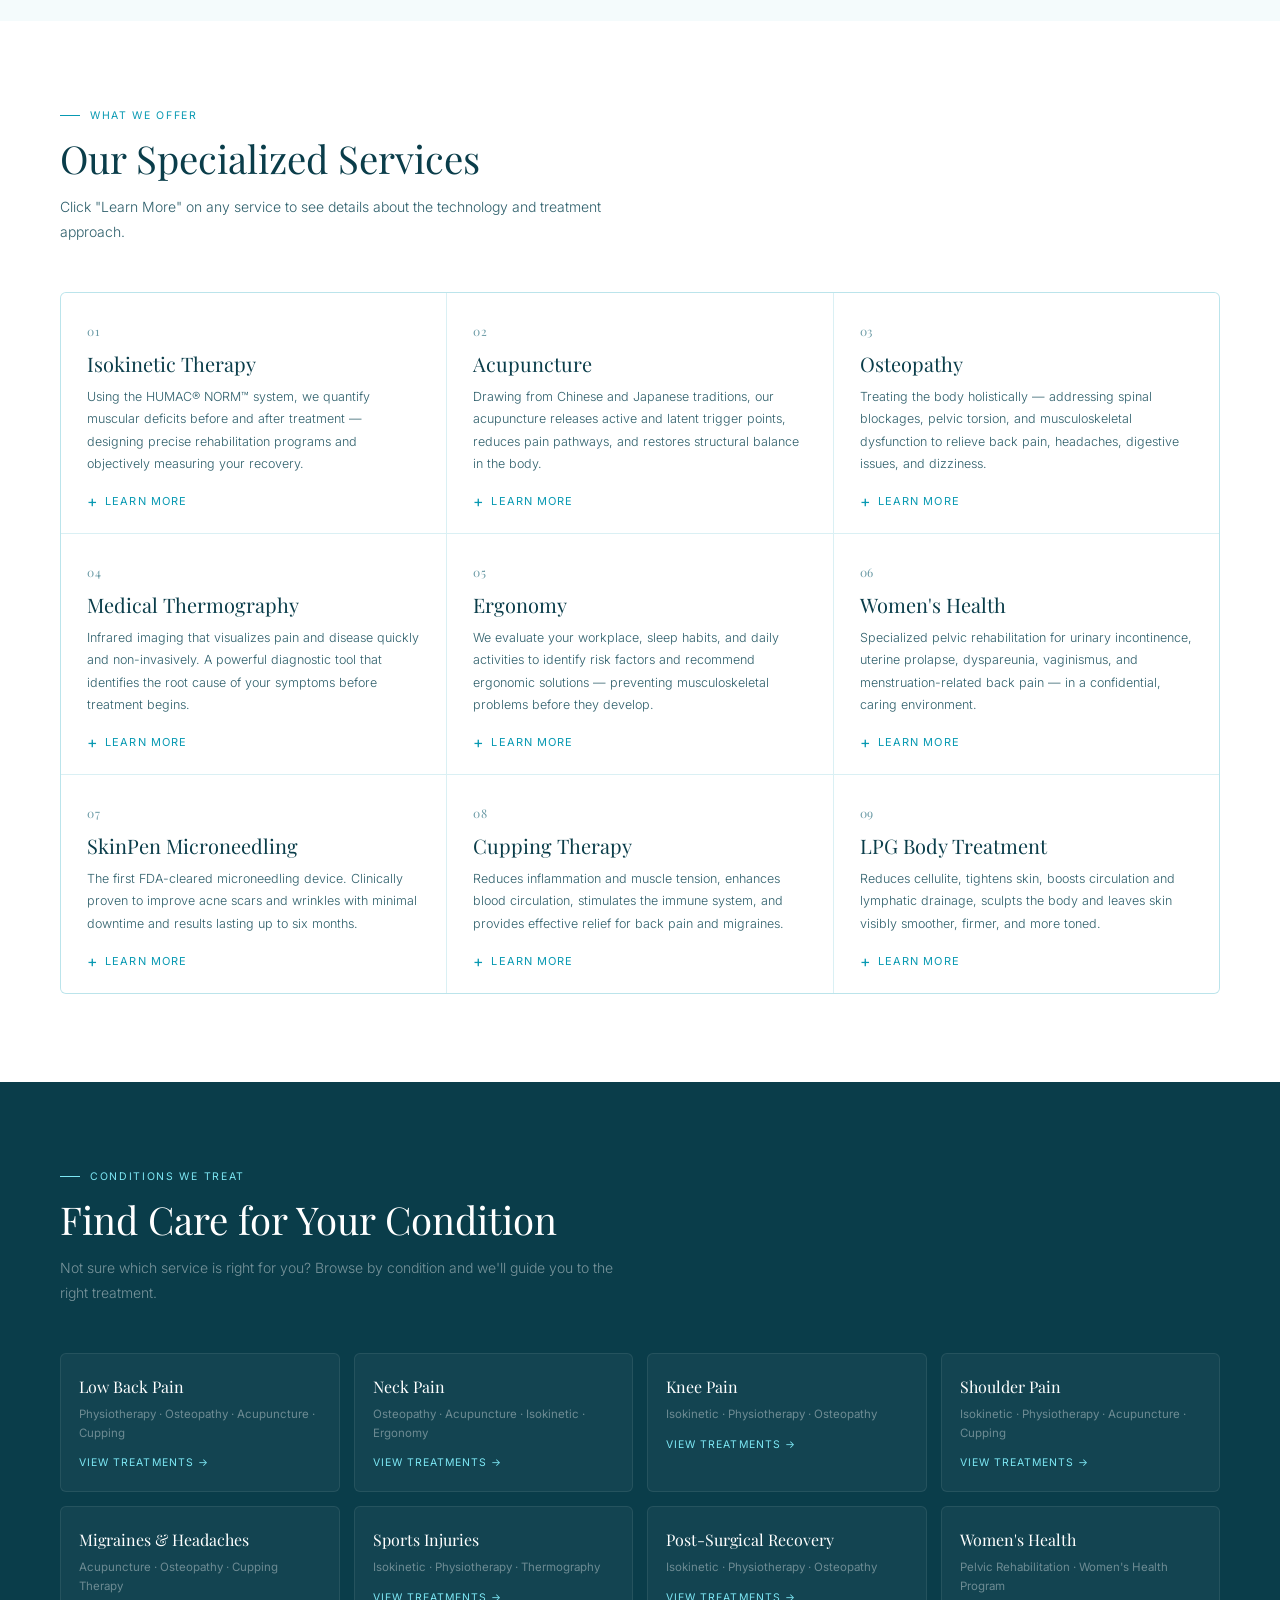
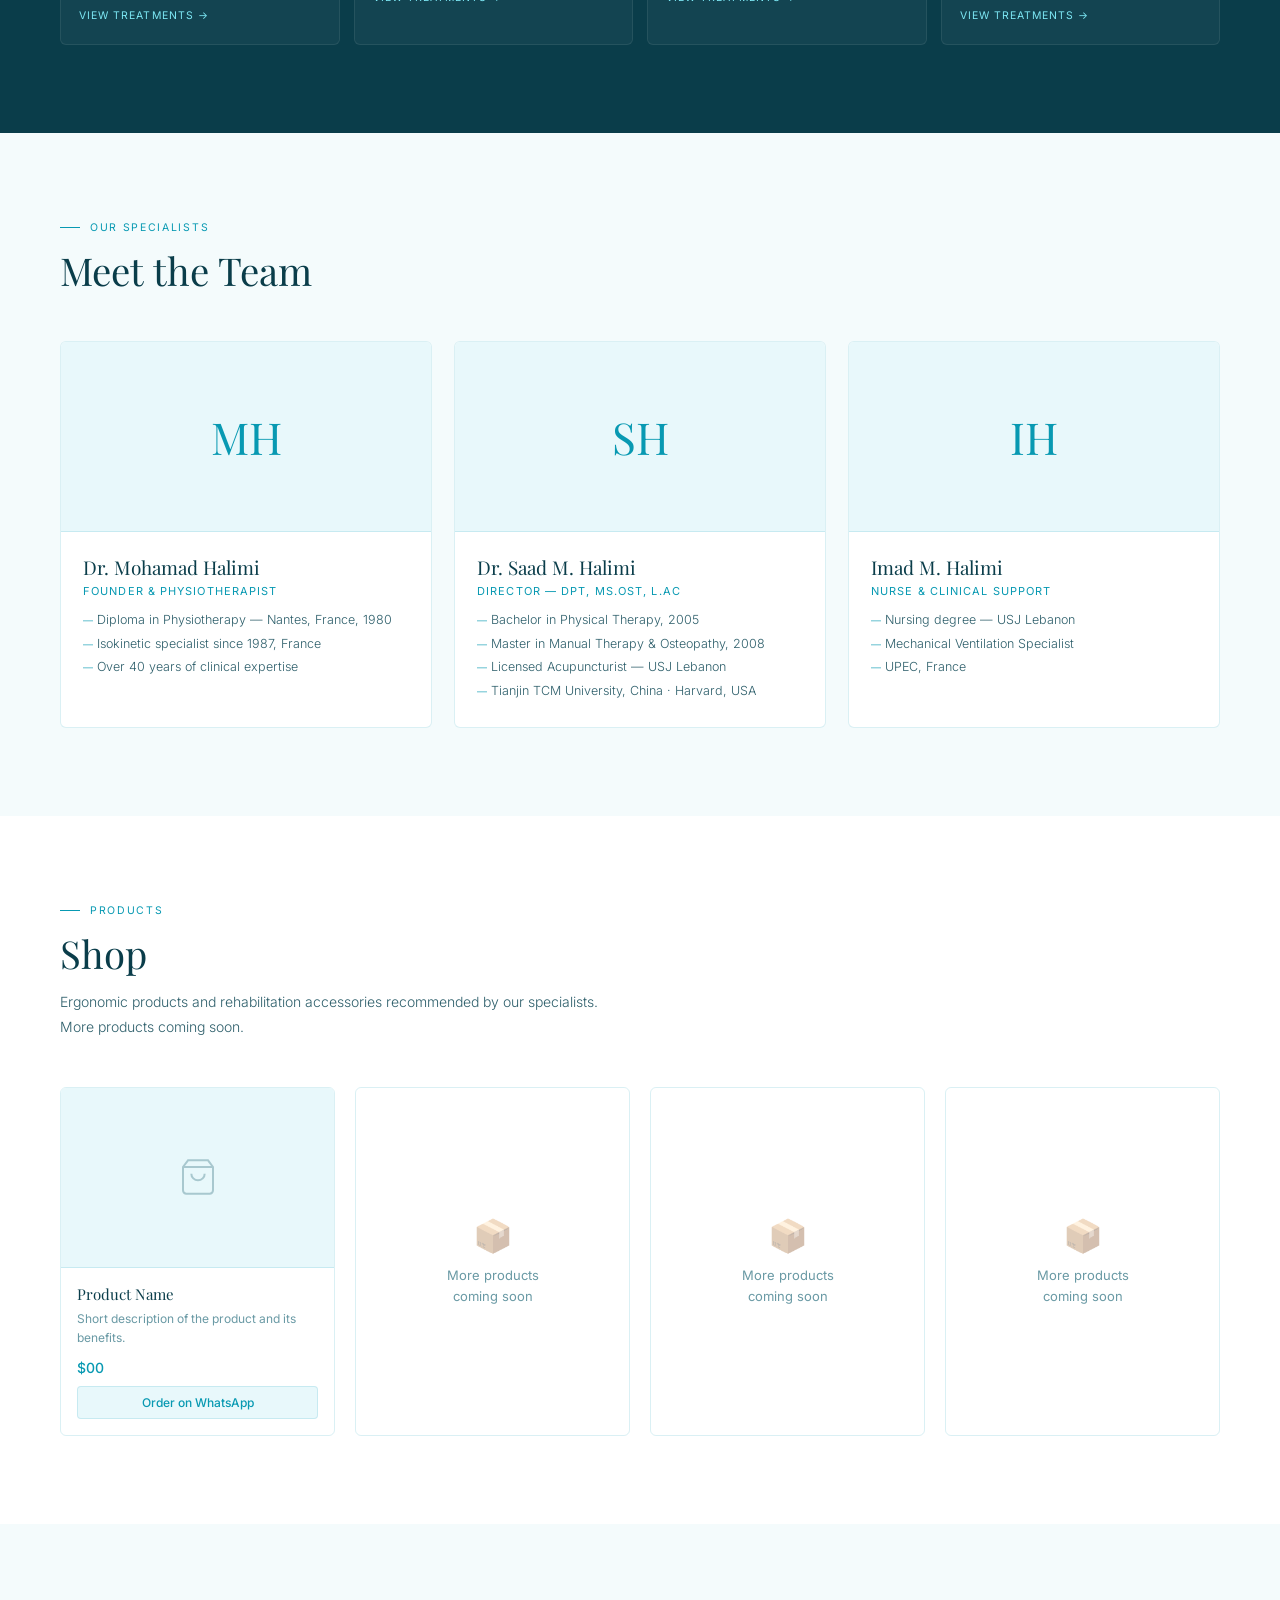
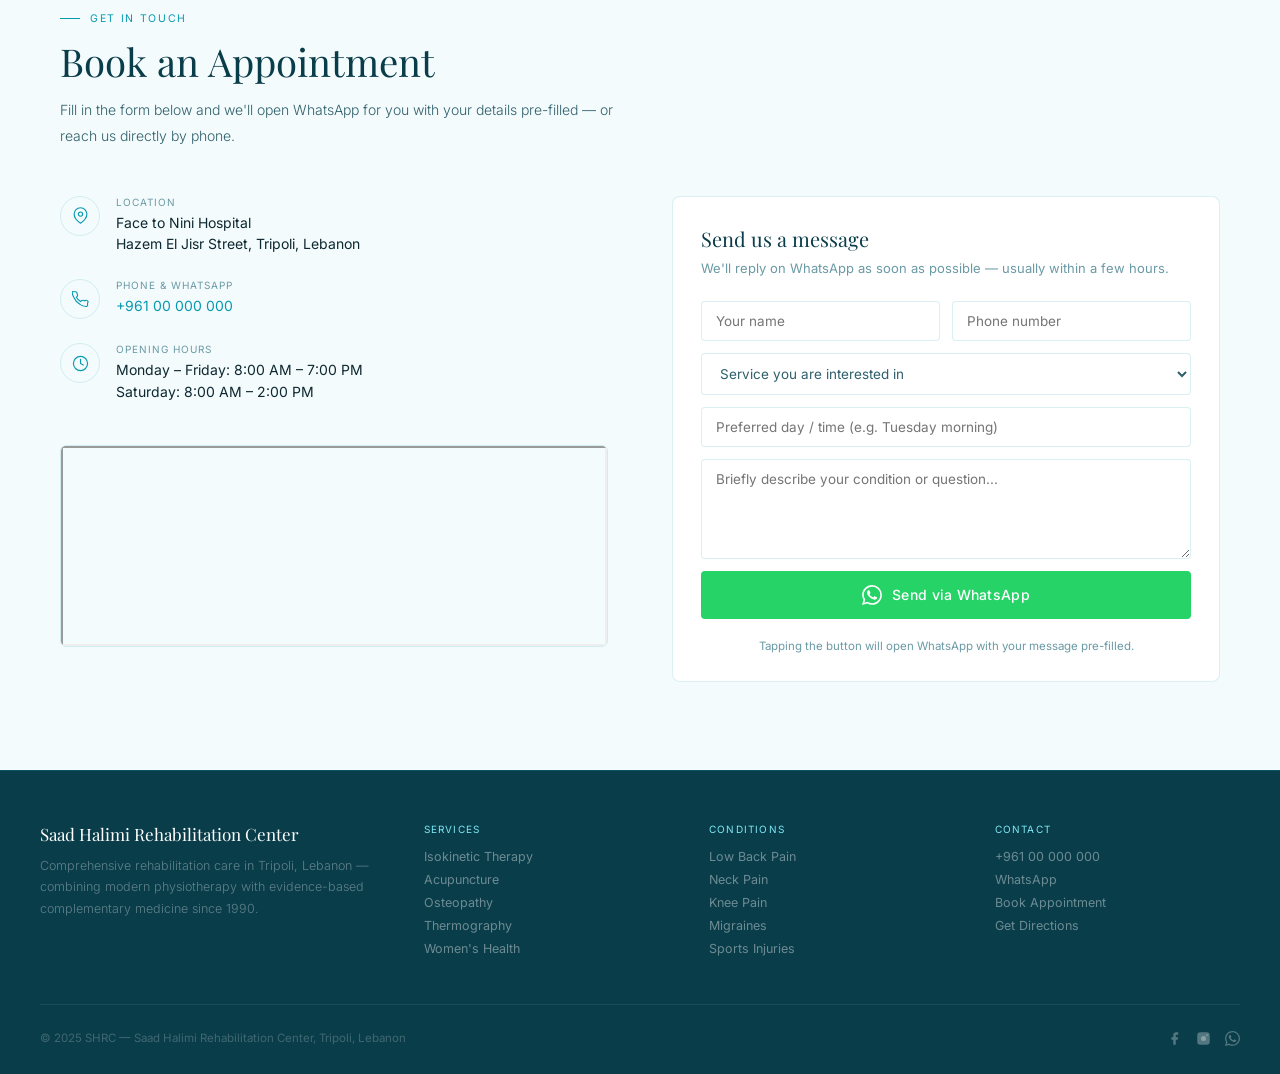
==== commit 4d50c2fc: "add shop" ====
--- a/index.html
+++ b/index.html
@@ -11,10 +11,8 @@
   <style>
     :root {
       --navy:      #0a3d4a;
-      --navy-mid:  #0d5060;
       --blue:      #0899b2;
       --blue-lt:   #12b5d0;
-      --accent:    #ffffff;
       --pale:      #e8f8fb;
       --white:     #ffffff;
       --gray-bg:   #f4fbfc;
@@ -35,14 +33,13 @@
     .topbar {
       background: var(--navy); height: 36px;
       display: flex; align-items: center; justify-content: space-between;
-      padding: 0 40px;
-      border-bottom: 1px solid rgba(8,153,178,0.3);
+      padding: 0 40px; border-bottom: 1px solid rgba(8,153,178,0.3);
     }
     .topbar-left { font-size: 11.5px; color: rgba(255,255,255,0.45); letter-spacing: 0.03em; }
     .topbar-right { display: flex; align-items: center; gap: 18px; }
     .tb-socials { display: flex; gap: 12px; }
     .tb-socials a { color: rgba(255,255,255,0.4); transition: color .2s; display: flex; align-items: center; }
-    .tb-socials a:hover { color: var(--accent); }
+    .tb-socials a:hover { color: #7de8f5; }
     .tb-socials svg { width: 14px; height: 14px; fill: currentColor; }
     .tb-phone { font-size: 11.5px; color: rgba(255,255,255,0.5); }
     .tb-phone a { color: #7de8f5; }
@@ -63,7 +60,6 @@
     }
     .nav-logo-name { font-family: var(--serif); font-size: 16px; color: var(--navy); line-height: 1.1; }
     .nav-logo-sub  { font-size: 9.5px; color: var(--text-soft); letter-spacing: 0.1em; text-transform: uppercase; }
-
     .nav-menu { display: flex; align-items: center; gap: 2px; flex: 1; }
     .nav-item { position: relative; }
     .nav-link {
@@ -74,7 +70,6 @@
     }
     .nav-link:hover { color: var(--blue); background: var(--pale); }
     .nav-link svg { width: 11px; height: 11px; fill: none; stroke: currentColor; stroke-width: 2; }
-
     .dropdown {
       display: none; position: absolute; top: calc(100% + 6px); left: 0;
       background: var(--white); border: 1px solid var(--border);
@@ -82,19 +77,10 @@
       box-shadow: 0 8px 24px rgba(0,0,0,0.08); z-index: 300; padding: 8px 0;
     }
     .nav-item:hover .dropdown { display: block; }
-    .dropdown a {
-      display: block; padding: 9px 20px;
-      font-size: 13px; color: var(--text-mid);
-      transition: background .15s, color .15s;
-    }
+    .dropdown a { display: block; padding: 9px 20px; font-size: 13px; color: var(--text-mid); transition: background .15s, color .15s; }
     .dropdown a:hover { background: var(--pale); color: var(--blue); }
-    .dd-label {
-      padding: 6px 20px 3px; font-size: 10px;
-      letter-spacing: 0.1em; text-transform: uppercase;
-      color: var(--text-soft);
-    }
+    .dd-label { padding: 6px 20px 3px; font-size: 10px; letter-spacing: 0.1em; text-transform: uppercase; color: var(--text-soft); }
     .dd-hr { border: none; border-top: 1px solid var(--border); margin: 6px 0; }
-
     .nav-actions { margin-left: auto; }
     .btn-book {
       background: var(--blue); color: var(--white);
@@ -103,10 +89,8 @@
       transition: background .2s; white-space: nowrap; display: inline-block;
     }
     .btn-book:hover { background: var(--navy); }
-
     .hamburger { display: none; flex-direction: column; gap: 5px; cursor: pointer; padding: 4px; }
     .hamburger span { display: block; width: 22px; height: 1.5px; background: var(--text); }
-
     .mobile-nav {
       display: none; flex-direction: column;
       position: absolute; top: var(--nav-h); left: 0; right: 0;
@@ -119,13 +103,11 @@
     /* HERO */
     .hero {
       min-height: calc(100vh - var(--nav-h) - 36px);
-      background: var(--navy);
-      display: flex; align-items: center;
+      background: var(--navy); display: flex; align-items: center;
       padding: 80px 40px; position: relative; overflow: hidden;
     }
     .hero::after {
-      content: '';
-      position: absolute; top: 0; right: 0; bottom: 0; width: 44%;
+      content: ''; position: absolute; top: 0; right: 0; bottom: 0; width: 44%;
       background: rgba(8,153,178,0.2);
       clip-path: polygon(10% 0, 100% 0, 100% 100%, 0% 100%);
     }
@@ -140,48 +122,17 @@
       display: flex; align-items: center; gap: 12px;
     }
     .hero-eyebrow::before { content: ''; width: 28px; height: 1px; background: rgba(255,255,255,0.6); }
-    .hero-title {
-      font-family: var(--serif);
-      font-size: clamp(36px, 4.5vw, 58px);
-      font-weight: 400; line-height: 1.13;
-      color: var(--white); margin-bottom: 22px;
-    }
+    .hero-title { font-family: var(--serif); font-size: clamp(36px, 4.5vw, 58px); font-weight: 400; line-height: 1.13; color: var(--white); margin-bottom: 22px; }
     .hero-title em { font-style: italic; color: #7de8f5; }
-    .hero-lead {
-      font-size: 15px; color: rgba(255,255,255,0.58);
-      line-height: 1.85; max-width: 500px; margin-bottom: 36px; font-weight: 300;
-    }
+    .hero-lead { font-size: 15px; color: rgba(255,255,255,0.58); line-height: 1.85; max-width: 500px; margin-bottom: 36px; font-weight: 300; }
     .hero-btns { display: flex; gap: 14px; flex-wrap: wrap; }
-    .btn-hp {
-      background: var(--white); color: var(--navy);
-      padding: 13px 30px; border-radius: 4px;
-      font-size: 12px; font-weight: 500; letter-spacing: 0.08em; text-transform: uppercase;
-      transition: opacity .2s; display: inline-block;
-    }
+    .btn-hp { background: var(--white); color: var(--navy); padding: 13px 30px; border-radius: 4px; font-size: 12px; font-weight: 500; letter-spacing: 0.08em; text-transform: uppercase; transition: opacity .2s; display: inline-block; }
     .btn-hp:hover { opacity: .88; }
-    .btn-ho {
-      border: 1px solid rgba(255,255,255,0.25); color: rgba(255,255,255,0.82);
-      padding: 13px 30px; border-radius: 4px;
-      font-size: 12px; font-weight: 300; letter-spacing: 0.08em; text-transform: uppercase;
-      transition: border-color .2s, color .2s; display: inline-block;
-    }
-    .btn-ho:hover { border-color: var(--accent); color: var(--accent); }
-
-    .hero-panel {
-      background: rgba(255,255,255,0.04);
-      border: 1px solid rgba(255,255,255,0.09); border-radius: 6px; overflow: hidden;
-    }
-    .hero-panel-hd {
-      background: rgba(255,255,255,0.1);
-      border-bottom: 1px solid rgba(255,255,255,0.15);
-      padding: 16px 22px;
-      font-family: var(--serif); font-size: 15px; color: var(--white);
-    }
-    .hero-panel-row {
-      display: flex; align-items: center; gap: 13px;
-      padding: 11px 22px; border-bottom: 1px solid rgba(255,255,255,0.07);
-      font-size: 13px; color: rgba(255,255,255,0.72);
-    }
+    .btn-ho { border: 1px solid rgba(255,255,255,0.25); color: rgba(255,255,255,0.82); padding: 13px 30px; border-radius: 4px; font-size: 12px; font-weight: 300; letter-spacing: 0.08em; text-transform: uppercase; transition: border-color .2s, color .2s; display: inline-block; }
+    .btn-ho:hover { border-color: #7de8f5; color: #7de8f5; }
+    .hero-panel { background: rgba(255,255,255,0.04); border: 1px solid rgba(255,255,255,0.09); border-radius: 6px; overflow: hidden; }
+    .hero-panel-hd { background: rgba(255,255,255,0.1); border-bottom: 1px solid rgba(255,255,255,0.15); padding: 16px 22px; font-family: var(--serif); font-size: 15px; color: var(--white); }
+    .hero-panel-row { display: flex; align-items: center; gap: 13px; padding: 11px 22px; border-bottom: 1px solid rgba(255,255,255,0.07); font-size: 13px; color: rgba(255,255,255,0.72); }
     .hero-panel-row:last-child { border-bottom: none; }
     .dot { width: 5px; height: 5px; border-radius: 50%; background: #7de8f5; flex-shrink: 0; }
 
@@ -189,20 +140,10 @@
     .sec { padding: 88px 40px; }
     .sec-inner { max-width: 1160px; margin: 0 auto; }
     .sec-hd { margin-bottom: 48px; }
-    .eyebrow {
-      font-size: 10.5px; letter-spacing: 0.16em; text-transform: uppercase;
-      color: var(--blue); margin-bottom: 13px;
-      display: flex; align-items: center; gap: 10px;
-    }
+    .eyebrow { font-size: 10.5px; letter-spacing: 0.16em; text-transform: uppercase; color: var(--blue); margin-bottom: 13px; display: flex; align-items: center; gap: 10px; }
     .eyebrow::before { content: ''; width: 20px; height: 1px; background: var(--blue); }
-    .sec-title {
-      font-family: var(--serif); font-size: clamp(26px, 3vw, 40px);
-      font-weight: 400; color: var(--navy); line-height: 1.2;
-    }
-    .sec-sub {
-      font-size: 14px; color: var(--text-mid); line-height: 1.8;
-      margin-top: 13px; max-width: 560px; font-weight: 300;
-    }
+    .sec-title { font-family: var(--serif); font-size: clamp(26px, 3vw, 40px); font-weight: 400; color: var(--navy); line-height: 1.2; }
+    .sec-sub { font-size: 14px; color: var(--text-mid); line-height: 1.8; margin-top: 13px; max-width: 560px; font-weight: 300; }
 
     /* ABOUT */
     .about { background: var(--gray-bg); }
@@ -210,30 +151,60 @@
     .about-body { font-size: 14.5px; color: var(--text-mid); line-height: 1.9; font-weight: 300; }
     .about-body p + p { margin-top: 16px; }
     .cred-list { display: flex; flex-direction: column; gap: 14px; }
-    .cred {
-      background: var(--white); border: 1px solid var(--border);
-      border-left: 3px solid var(--blue);      border-radius: 0 4px 4px 0; padding: 16px 20px;
-    }
+    .cred { background: var(--white); border: 1px solid var(--border); border-left: 3px solid var(--blue); border-radius: 0 4px 4px 0; padding: 16px 20px; }
     .cred-name { font-size: 14px; font-weight: 500; color: var(--navy); margin-bottom: 4px; }
     .cred-detail { font-size: 12.5px; color: var(--text-soft); line-height: 1.6; }
 
     /* SERVICES */
     .services { background: var(--white); }
-    .svc-grid {
-      display: grid; grid-template-columns: repeat(3,1fr);
-      gap: 1px; background: var(--border);
-      border: 1px solid var(--border); border-radius: 6px; overflow: hidden;
-    }
-    .svc {
-      background: var(--white); padding: 30px 26px;
-      transition: background .22s; display: flex; flex-direction: column;
-    }
-    .svc:hover { background: var(--pale); }
+    .svc-grid { display: grid; grid-template-columns: repeat(3,1fr); gap: 1px; background: var(--border); border: 1px solid var(--border); border-radius: 6px; overflow: hidden; }
+    .svc { background: var(--white); display: flex; flex-direction: column; }
+    .svc-header { padding: 30px 26px 0; }
     .svc-num { font-family: var(--serif); font-size: 12px; color: var(--text-soft); margin-bottom: 13px; letter-spacing: .06em; }
     .svc-name { font-family: var(--serif); font-size: 20px; color: var(--navy); margin-bottom: 10px; line-height: 1.2; }
-    .svc-desc { font-size: 12.5px; color: var(--text-mid); line-height: 1.78; font-weight: 300; flex: 1; }
-    .svc-arrow { margin-top: 18px; font-size: 11px; letter-spacing: .1em; text-transform: uppercase; color: var(--blue); }
-    .svc-arrow::after { content: ' →'; }
+    .svc-desc { font-size: 12.5px; color: var(--text-mid); line-height: 1.78; font-weight: 300; }
+    .svc-toggle {
+      display: flex; align-items: center; gap: 6px;
+      margin: 18px 26px 0; padding-bottom: 24px;
+      font-size: 11px; letter-spacing: .1em; text-transform: uppercase;
+      color: var(--blue); cursor: pointer; border: none; background: none;
+      font-family: var(--sans); transition: color .2s;
+    }
+    .svc-toggle:hover { color: var(--navy); }
+    .svc-toggle-icon { font-size: 16px; transition: transform .25s; line-height: 1; }
+    .svc-toggle.open .svc-toggle-icon { transform: rotate(45deg); }
+
+    /* expanded panel */
+    .svc-expanded {
+      display: none; border-top: 1px solid var(--border);
+      background: var(--pale);
+    }
+    .svc-expanded.open { display: block; }
+    .svc-img-wrap {
+      width: 100%; height: 180px; background: var(--border);
+      display: flex; align-items: center; justify-content: center;
+      overflow: hidden; position: relative;
+    }
+    .svc-img-wrap img { width: 100%; height: 100%; object-fit: cover; }
+    .svc-img-placeholder {
+      display: flex; flex-direction: column; align-items: center; justify-content: center;
+      gap: 8px; color: var(--text-soft); font-size: 12px; letter-spacing: .06em;
+      text-transform: uppercase; width: 100%; height: 100%;
+    }
+    .svc-img-placeholder svg { width: 32px; height: 32px; opacity: .4; stroke: var(--blue); fill: none; stroke-width: 1.5; }
+    .svc-detail { padding: 20px 26px 26px; }
+    .svc-detail-title { font-size: 11px; letter-spacing: .1em; text-transform: uppercase; color: var(--blue); margin-bottom: 10px; }
+    .svc-detail-text { font-size: 13px; color: var(--text-mid); line-height: 1.8; font-weight: 300; }
+    .svc-detail-tech { margin-top: 12px; display: flex; flex-wrap: wrap; gap: 6px; }
+    .svc-tag { font-size: 11px; background: var(--white); border: 1px solid var(--border); border-radius: 99px; padding: 3px 10px; color: var(--blue); }
+    .svc-wa-btn {
+      display: inline-flex; align-items: center; gap: 8px;
+      margin-top: 16px; background: #25d366; color: white;
+      padding: 9px 18px; border-radius: 4px; font-size: 12px;
+      font-weight: 500; letter-spacing: .04em; transition: opacity .2s;
+    }
+    .svc-wa-btn:hover { opacity: .88; }
+    .svc-wa-btn svg { width: 15px; height: 15px; fill: white; }
 
     /* CONDITIONS */
     .conditions { background: var(--navy); }
@@ -242,11 +213,7 @@
     .conditions .sec-title { color: var(--white); }
     .conditions .sec-sub { color: rgba(255,255,255,0.45); }
     .cond-grid { display: grid; grid-template-columns: repeat(4,1fr); gap: 14px; }
-    .cond {
-      background: rgba(255,255,255,0.04);
-      border: 1px solid rgba(255,255,255,0.08); border-radius: 6px; padding: 22px 18px;
-      transition: background .2s, border-color .2s; cursor: pointer;
-    }
+    .cond { background: rgba(255,255,255,0.04); border: 1px solid rgba(255,255,255,0.08); border-radius: 6px; padding: 22px 18px; transition: background .2s, border-color .2s; cursor: pointer; }
     .cond:hover { background: rgba(8,153,178,0.22); border-color: rgba(8,153,178,0.45); }
     .cond-title { font-family: var(--serif); font-size: 16px; color: var(--white); margin-bottom: 8px; }
     .cond-svcs { font-size: 11.5px; color: rgba(255,255,255,0.38); line-height: 1.6; }
@@ -256,16 +223,9 @@
     /* TEAM */
     .team { background: var(--gray-bg); }
     .team-grid { display: grid; grid-template-columns: repeat(3,1fr); gap: 22px; }
-    .team-card {
-      background: var(--white); border: 1px solid var(--border);
-      border-radius: 6px; overflow: hidden; transition: border-color .2s;
-    }
+    .team-card { background: var(--white); border: 1px solid var(--border); border-radius: 6px; overflow: hidden; transition: border-color .2s; }
     .team-card:hover { border-color: var(--blue); }
-    .team-photo {
-      height: 190px; background: var(--pale);
-      display: flex; align-items: center; justify-content: center;
-      border-bottom: 1px solid var(--border);
-    }
+    .team-photo { height: 190px; background: var(--pale); display: flex; align-items: center; justify-content: center; border-bottom: 1px solid var(--border); }
     .team-initials { font-family: var(--serif); font-size: 44px; color: var(--blue); }
     .team-info { padding: 22px; }
     .team-name { font-family: var(--serif); font-size: 19px; color: var(--navy); margin-bottom: 4px; }
@@ -274,16 +234,47 @@
     .team-creds li { font-size: 12.5px; color: var(--text-mid); line-height: 1.65; font-weight: 300; padding-left: 14px; position: relative; margin-bottom: 3px; }
     .team-creds li::before { content: '—'; position: absolute; left: 0; color: var(--blue); font-size: 10px; top: 2px; }
 
+    /* SHOP */
+    .shop { background: var(--white); }
+    .shop-grid { display: grid; grid-template-columns: repeat(4,1fr); gap: 20px; }
+    .shop-card {
+      border: 1px solid var(--border); border-radius: 6px; overflow: hidden;
+      transition: border-color .2s, box-shadow .2s;
+    }
+    .shop-card:hover { border-color: var(--blue); box-shadow: 0 4px 16px rgba(8,153,178,0.1); }
+    .shop-img {
+      height: 180px; background: var(--pale);
+      display: flex; align-items: center; justify-content: center;
+      border-bottom: 1px solid var(--border);
+    }
+    .shop-img svg { width: 40px; height: 40px; stroke: var(--text-soft); fill: none; stroke-width: 1.2; opacity: .5; }
+    .shop-img img { width: 100%; height: 100%; object-fit: cover; }
+    .shop-info { padding: 16px; }
+    .shop-name { font-family: var(--serif); font-size: 15px; color: var(--navy); margin-bottom: 5px; }
+    .shop-desc { font-size: 12px; color: var(--text-soft); line-height: 1.6; margin-bottom: 12px; }
+    .shop-price { font-size: 14px; font-weight: 500; color: var(--blue); margin-bottom: 10px; }
+    .shop-btn {
+      display: block; text-align: center;
+      background: var(--pale); color: var(--blue);
+      border: 1px solid var(--border); border-radius: 4px;
+      padding: 8px; font-size: 12px; font-weight: 500;
+      transition: background .2s, color .2s;
+    }
+    .shop-btn:hover { background: var(--blue); color: var(--white); }
+    .shop-coming { 
+      display: flex; flex-direction: column; align-items: center; justify-content: center;
+      height: 100%; min-height: 200px; padding: 24px;
+      color: var(--text-soft); text-align: center;
+    }
+    .shop-coming-icon { font-size: 32px; margin-bottom: 10px; opacity: .4; }
+    .shop-coming p { font-size: 13px; line-height: 1.6; }
+
     /* BOOKING */
-    .booking { background: var(--white); }
+    .booking { background: var(--gray-bg); }
     .booking-grid { display: grid; grid-template-columns: 1fr 1fr; gap: 64px; align-items: start; }
     .info-list { display: flex; flex-direction: column; gap: 24px; }
     .info-row { display: flex; gap: 16px; align-items: flex-start; }
-    .info-ico {
-      width: 40px; height: 40px; flex-shrink: 0;
-      border: 1px solid var(--border); border-radius: 50%;
-      display: flex; align-items: center; justify-content: center;
-    }
+    .info-ico { width: 40px; height: 40px; flex-shrink: 0; border: 1px solid var(--border); border-radius: 50%; display: flex; align-items: center; justify-content: center; }
     .info-ico svg { width: 17px; height: 17px; fill: none; stroke: var(--blue); stroke-width: 1.6; stroke-linecap: round; stroke-linejoin: round; }
     .info-label { font-size: 10px; letter-spacing: .1em; text-transform: uppercase; color: var(--text-soft); margin-bottom: 4px; }
     .info-val { font-size: 14px; color: var(--text); line-height: 1.55; }
@@ -291,39 +282,38 @@
     .map-wrap { margin-top: 18px; border-radius: 6px; overflow: hidden; border: 1px solid var(--border); }
     .map-wrap iframe { display: block; width: 100%; height: 200px; }
 
-    .bk-form { display: flex; flex-direction: column; gap: 13px; }
-    .f-row { display: grid; grid-template-columns: 1fr 1fr; gap: 13px; }
-    .bk-form input,
-    .bk-form select,
-    .bk-form textarea {
-      width: 100%; padding: 12px 15px;
+    /* WHATSAPP FORM */
+    .wa-form-wrap { background: var(--white); border: 1px solid var(--border); border-radius: 8px; padding: 28px; }
+    .wa-form-title { font-family: var(--serif); font-size: 20px; color: var(--navy); margin-bottom: 6px; }
+    .wa-form-sub { font-size: 13px; color: var(--text-soft); margin-bottom: 22px; line-height: 1.6; }
+    .wa-form { display: flex; flex-direction: column; gap: 12px; }
+    .f-row { display: grid; grid-template-columns: 1fr 1fr; gap: 12px; }
+    .wa-form input,
+    .wa-form select,
+    .wa-form textarea {
+      width: 100%; padding: 11px 14px;
       border: 1px solid var(--border); border-radius: 4px;
       font-family: var(--sans); font-size: 13.5px; color: var(--text);
       background: var(--white); outline: none; transition: border-color .2s;
     }
-    .bk-form input:focus,
-    .bk-form select:focus,
-    .bk-form textarea:focus { border-color: var(--blue); }
-    .bk-form select { color: var(--text-mid); }
-    .bk-form textarea { resize: vertical; min-height: 110px; }
-    .bk-submit {
-      background: var(--blue); color: var(--white); border: none;
-      padding: 13px 26px; border-radius: 4px; cursor: pointer;
-      font-family: var(--sans); font-size: 12px; font-weight: 500;
-      letter-spacing: .08em; text-transform: uppercase;
-      transition: background .2s; align-self: flex-start;
-    }
-    .bk-submit:hover { background: var(--navy); }
+    .wa-form input:focus, .wa-form select:focus, .wa-form textarea:focus { border-color: var(--blue); }
+    .wa-form select { color: var(--text-mid); }
+    .wa-form textarea { resize: vertical; min-height: 100px; }
+    .wa-submit-btn {
+      display: flex; align-items: center; justify-content: center; gap: 10px;
+      width: 100%; padding: 14px;
+      background: #25d366; color: white; border: none;
+      border-radius: 4px; font-family: var(--sans);
+      font-size: 14px; font-weight: 500; cursor: pointer;
+      transition: background .2s; letter-spacing: .02em;
+    }
+    .wa-submit-btn:hover { background: #1da855; }
+    .wa-submit-btn svg { width: 20px; height: 20px; fill: white; flex-shrink: 0; }
+    .wa-note { font-size: 11.5px; color: var(--text-soft); text-align: center; margin-top: 8px; }
 
     /* FOOTER */
-    footer {
-      background: var(--navy); padding: 52px 40px 28px;
-      border-top: 1px solid rgba(8,153,178,0.25);
-    }
-    .ft-top {
-      display: grid; grid-template-columns: 1.4fr 1fr 1fr 1fr; gap: 40px;
-      padding-bottom: 40px; border-bottom: 1px solid rgba(255,255,255,0.07); margin-bottom: 26px;
-    }
+    footer { background: var(--navy); padding: 52px 40px 28px; border-top: 1px solid rgba(8,153,178,0.25); }
+    .ft-top { display: grid; grid-template-columns: 1.4fr 1fr 1fr 1fr; gap: 40px; padding-bottom: 40px; border-bottom: 1px solid rgba(255,255,255,0.07); margin-bottom: 26px; }
     .ft-brand { font-family: var(--serif); font-size: 17px; color: var(--white); margin-bottom: 10px; }
     .ft-desc { font-size: 12.5px; color: rgba(255,255,255,0.35); line-height: 1.75; font-weight: 300; }
     .ft-col-title { font-size: 10px; letter-spacing: .12em; text-transform: uppercase; color: #7de8f5; margin-bottom: 14px; }
@@ -333,24 +323,19 @@
     .ft-copy { font-size: 11.5px; color: rgba(255,255,255,0.22); }
     .ft-soc { display: flex; gap: 14px; }
     .ft-soc a { color: rgba(255,255,255,0.3); transition: color .2s; display: flex; }
-    .ft-soc a:hover { color: var(--accent); }
+    .ft-soc a:hover { color: #7de8f5; }
     .ft-soc svg { width: 15px; height: 15px; fill: currentColor; }
 
-    /* WA float */
-    .wa {
-      position: fixed; bottom: 26px; right: 26px; z-index: 500;
-      width: 52px; height: 52px; border-radius: 50%; background: #25d366;
-      display: flex; align-items: center; justify-content: center;
-      box-shadow: 0 3px 14px rgba(0,0,0,0.22); transition: transform .2s;
-    }
+    /* WA FLOAT */
+    .wa { position: fixed; bottom: 26px; right: 26px; z-index: 500; width: 52px; height: 52px; border-radius: 50%; background: #25d366; display: flex; align-items: center; justify-content: center; box-shadow: 0 3px 14px rgba(0,0,0,0.22); transition: transform .2s; }
     .wa:hover { transform: scale(1.07); }
     .wa svg { width: 25px; height: 25px; fill: white; }
 
-    /* Fade */
+    /* FADE */
     .fade { opacity: 0; transform: translateY(20px); transition: opacity .55s ease, transform .55s ease; }
     .fade.on { opacity: 1; transform: none; }
 
-    /* Responsive */
+    /* RESPONSIVE */
     @media (max-width: 1000px) {
       .topbar, nav { padding: 0 20px; }
       .nav-menu { display: none; }
@@ -363,11 +348,12 @@
       .svc-grid { grid-template-columns: repeat(2,1fr); }
       .cond-grid { grid-template-columns: repeat(2,1fr); }
       .team-grid { grid-template-columns: repeat(2,1fr); }
+      .shop-grid { grid-template-columns: repeat(2,1fr); }
       .ft-top { grid-template-columns: 1fr 1fr; }
     }
     @media (max-width: 600px) {
       .topbar { display: none; }
-      .svc-grid, .cond-grid, .team-grid { grid-template-columns: 1fr; }
+      .svc-grid, .cond-grid, .team-grid, .shop-grid { grid-template-columns: 1fr; }
       .f-row { grid-template-columns: 1fr; }
       .ft-top { grid-template-columns: 1fr; }
     }
@@ -380,15 +366,9 @@
   <span class="topbar-left">Face to Nini Hospital, Hazem El Jisr, Tripoli, Lebanon</span>
   <div class="topbar-right">
     <div class="tb-socials">
-      <a href="https://facebook.com/shrchealth" target="_blank" rel="noopener" aria-label="Facebook">
-        <svg viewBox="0 0 24 24"><path d="M18 2h-3a5 5 0 00-5 5v3H7v4h3v8h4v-8h3l1-4h-4V7a1 1 0 011-1h3z"/></svg>
-      </a>
-      <a href="https://instagram.com/shrchealth" target="_blank" rel="noopener" aria-label="Instagram">
-        <svg viewBox="0 0 24 24"><rect x="2" y="2" width="20" height="20" rx="5"/><circle cx="12" cy="12" r="4"/><circle cx="17.5" cy="6.5" r="1.5"/></svg>
-      </a>
-      <a href="https://wa.me/961000000" target="_blank" rel="noopener" aria-label="WhatsApp">
-        <svg viewBox="0 0 24 24"><path d="M17.472 14.382c-.297-.149-1.758-.867-2.03-.967-.273-.099-.471-.148-.67.15-.197.297-.767.966-.94 1.164-.173.199-.347.223-.644.075-.297-.15-1.255-.463-2.39-1.475-.883-.788-1.48-1.761-1.653-2.059-.173-.297-.018-.458.13-.606.134-.133.298-.347.446-.52.149-.174.198-.298.298-.497.099-.198.05-.371-.025-.52-.075-.149-.669-1.612-.916-2.207-.242-.579-.487-.5-.669-.51-.173-.008-.371-.01-.57-.01-.198 0-.52.074-.792.372-.272.297-1.04 1.016-1.04 2.479 0 1.462 1.065 2.875 1.213 3.074.149.198 2.096 3.2 5.077 4.487.709.306 1.262.489 1.694.625.712.227 1.36.195 1.871.118.571-.085 1.758-.719 2.006-1.413.248-.694.248-1.289.173-1.413-.074-.124-.272-.198-.57-.347m-5.421 7.403h-.004a9.87 9.87 0 01-5.031-1.378l-.361-.214-3.741.982.998-3.648-.235-.374a9.86 9.86 0 01-1.51-5.26c.001-5.45 4.436-9.884 9.888-9.884 2.64 0 5.122 1.03 6.988 2.898a9.825 9.825 0 012.893 6.994c-.003 5.45-4.437 9.884-9.885 9.884m8.413-18.297A11.815 11.815 0 0012.05 0C5.495 0 .16 5.335.157 11.892c0 2.096.547 4.142 1.588 5.945L.057 24l6.305-1.654a11.882 11.882 0 005.683 1.448h.005c6.554 0 11.89-5.335 11.893-11.893a11.821 11.821 0 00-3.48-8.413z"/></svg>
-      </a>
+      <a href="https://facebook.com/shrchealth" target="_blank" rel="noopener" aria-label="Facebook"><svg viewBox="0 0 24 24"><path d="M18 2h-3a5 5 0 00-5 5v3H7v4h3v8h4v-8h3l1-4h-4V7a1 1 0 011-1h3z"/></svg></a>
+      <a href="https://instagram.com/shrchealth" target="_blank" rel="noopener" aria-label="Instagram"><svg viewBox="0 0 24 24"><rect x="2" y="2" width="20" height="20" rx="5"/><circle cx="12" cy="12" r="4"/><circle cx="17.5" cy="6.5" r="1.5"/></svg></a>
+      <a href="https://wa.me/961000000" target="_blank" rel="noopener" aria-label="WhatsApp"><svg viewBox="0 0 24 24"><path d="M17.472 14.382c-.297-.149-1.758-.867-2.03-.967-.273-.099-.471-.148-.67.15-.197.297-.767.966-.94 1.164-.173.199-.347.223-.644.075-.297-.15-1.255-.463-2.39-1.475-.883-.788-1.48-1.761-1.653-2.059-.173-.297-.018-.458.13-.606.134-.133.298-.347.446-.52.149-.174.198-.298.298-.497.099-.198.05-.371-.025-.52-.075-.149-.669-1.612-.916-2.207-.242-.579-.487-.5-.669-.51-.173-.008-.371-.01-.57-.01-.198 0-.52.074-.792.372-.272.297-1.04 1.016-1.04 2.479 0 1.462 1.065 2.875 1.213 3.074.149.198 2.096 3.2 5.077 4.487.709.306 1.262.489 1.694.625.712.227 1.36.195 1.871.118.571-.085 1.758-.719 2.006-1.413.248-.694.248-1.289.173-1.413-.074-.124-.272-.198-.57-.347m-5.421 7.403h-.004a9.87 9.87 0 01-5.031-1.378l-.361-.214-3.741.982.998-3.648-.235-.374a9.86 9.86 0 01-1.51-5.26c.001-5.45 4.436-9.884 9.888-9.884 2.64 0 5.122 1.03 6.988 2.898a9.825 9.825 0 012.893 6.994c-.003 5.45-4.437 9.884-9.885 9.884m8.413-18.297A11.815 11.815 0 0012.05 0C5.495 0 .16 5.335.157 11.892c0 2.096.547 4.142 1.588 5.945L.057 24l6.305-1.654a11.882 11.882 0 005.683 1.448h.005c6.554 0 11.89-5.335 11.893-11.893a11.821 11.821 0 00-3.48-8.413z"/></svg></a>
     </div>
     <span class="tb-phone">Call: <a href="tel:+961000000">+961 00 000 000</a></span>
   </div>
@@ -398,63 +378,38 @@
 <nav>
   <a href="#home" class="nav-logo">
     <div class="nav-logo-badge">SH</div>
-    <div>
-      <div class="nav-logo-name">SHRC</div>
-      <div class="nav-logo-sub">Rehabilitation Center</div>
-    </div>
+    <div><div class="nav-logo-name">SHRC</div><div class="nav-logo-sub">Rehabilitation Center</div></div>
   </a>
-
   <div class="nav-menu">
     <div class="nav-item">
       <div class="nav-link">About <svg viewBox="0 0 12 12"><path d="M2 4l4 4 4-4" stroke-linecap="round" stroke-linejoin="round"/></svg></div>
-      <div class="dropdown">
-        <a href="#about">About SHRC</a>
-        <a href="#team">Our Team</a>
-        <a href="#booking">Contact Us</a>
-      </div>
+      <div class="dropdown"><a href="#about">About SHRC</a><a href="#team">Our Team</a><a href="#booking">Contact Us</a></div>
     </div>
     <div class="nav-item">
       <div class="nav-link">Services <svg viewBox="0 0 12 12"><path d="M2 4l4 4 4-4" stroke-linecap="round" stroke-linejoin="round"/></svg></div>
       <div class="dropdown">
-        <a href="#services">All Services</a>
-        <hr class="dd-hr"/>
-        <a href="#services">Isokinetic Therapy</a>
-        <a href="#services">Acupuncture</a>
-        <a href="#services">Osteopathy</a>
-        <a href="#services">Medical Thermography</a>
-        <a href="#services">Ergonomy</a>
-        <a href="#services">Women's Health</a>
-        <a href="#services">SkinPen Microneedling</a>
-        <a href="#services">Cupping Therapy</a>
-        <a href="#services">LPG Body Treatment</a>
+        <a href="#services">All Services</a><hr class="dd-hr"/>
+        <a href="#services">Isokinetic Therapy</a><a href="#services">Acupuncture</a><a href="#services">Osteopathy</a>
+        <a href="#services">Medical Thermography</a><a href="#services">Ergonomy</a><a href="#services">Women's Health</a>
+        <a href="#services">SkinPen Microneedling</a><a href="#services">Cupping Therapy</a><a href="#services">LPG Body Treatment</a>
       </div>
     </div>
     <div class="nav-item">
       <div class="nav-link">Conditions <svg viewBox="0 0 12 12"><path d="M2 4l4 4 4-4" stroke-linecap="round" stroke-linejoin="round"/></svg></div>
       <div class="dropdown" style="min-width:230px;">
         <span class="dd-label">Musculoskeletal</span>
-        <a href="#conditions">Low Back Pain</a>
-        <a href="#conditions">Neck Pain</a>
-        <a href="#conditions">Knee Pain</a>
-        <a href="#conditions">Shoulder Pain</a>
-        <a href="#conditions">Hip Pain</a>
-        <hr class="dd-hr"/>
-        <span class="dd-label">Other conditions</span>
-        <a href="#conditions">Migraines &amp; Headaches</a>
-        <a href="#conditions">Women's Health</a>
-        <a href="#conditions">Sports Injuries</a>
-        <a href="#conditions">Post-Surgical Recovery</a>
-      </div>
-    </div>
+        <a href="#conditions">Low Back Pain</a><a href="#conditions">Neck Pain</a><a href="#conditions">Knee Pain</a>
+        <a href="#conditions">Shoulder Pain</a><a href="#conditions">Hip Pain</a>
+        <hr class="dd-hr"/><span class="dd-label">Other conditions</span>
+        <a href="#conditions">Migraines &amp; Headaches</a><a href="#conditions">Women's Health</a>
+        <a href="#conditions">Sports Injuries</a><a href="#conditions">Post-Surgical Recovery</a>
+      </div>
+    </div>
+    <a class="nav-link" href="#shop">Shop</a>
     <a class="nav-link" href="#booking">Contact</a>
   </div>
-
-  <div class="nav-actions">
-    <a href="#booking" class="btn-book">Book Now</a>
-  </div>
-  <div class="hamburger" onclick="toggleMobile()" aria-label="Open menu">
-    <span></span><span></span><span></span>
-  </div>
+  <div class="nav-actions"><a href="#booking" class="btn-book">Book Now</a></div>
+  <div class="hamburger" onclick="toggleMobile()" aria-label="Open menu"><span></span><span></span><span></span></div>
 </nav>
 
 <div class="mobile-nav" id="mobileNav">
@@ -462,6 +417,7 @@
   <a href="#services" onclick="closeMobile()">Services</a>
   <a href="#conditions" onclick="closeMobile()">Conditions</a>
   <a href="#team" onclick="closeMobile()">Our Team</a>
+  <a href="#shop" onclick="closeMobile()">Shop</a>
   <a href="#booking" onclick="closeMobile()">Book an Appointment</a>
 </div>
 
@@ -497,10 +453,7 @@
   <div class="sec-inner">
     <div class="about-grid">
       <div class="fade">
-        <div class="sec-hd">
-          <div class="eyebrow">About SHRC</div>
-          <h2 class="sec-title">A Legacy of Rehabilitation in Lebanon</h2>
-        </div>
+        <div class="sec-hd"><div class="eyebrow">About SHRC</div><h2 class="sec-title">A Legacy of Rehabilitation in Lebanon</h2></div>
         <div class="about-body">
           <p>Founded in 1990 by Dr. Mohamad Halimi, the Saad Halimi Rehabilitation Center has served patients across Tripoli and North Lebanon for over three decades.</p>
           <p>Our purpose is to help you continue participating in your daily activities and life roles. We design treatment programs based on both the findings of our evaluation and your personal goals — because movement and function matter to every aspect of your life.</p>
@@ -509,22 +462,10 @@
         </div>
       </div>
       <div class="cred-list fade" style="transition-delay:.1s">
-        <div class="cred">
-          <div class="cred-name">Dr. Saad M. Halimi — Director</div>
-          <div class="cred-detail">DPT · Master in Manual Therapy &amp; Osteopathy · Licensed Acupuncturist<br>USJ Lebanon · Tianjin TCM University, China · Harvard University, USA</div>
-        </div>
-        <div class="cred">
-          <div class="cred-name">Dr. Mohamad Halimi — Founder</div>
-          <div class="cred-detail">Diploma in Physiotherapy — School of Physiotherapy of Nantes, France, 1980. Over 40 years of clinical expertise in rehabilitation medicine.</div>
-        </div>
-        <div class="cred">
-          <div class="cred-name">HUMAC® NORM™ Isokinetic Technology</div>
-          <div class="cred-detail">The gold standard in isokinetic testing and rehabilitation — quantifying your progress with precision before and after every treatment course.</div>
-        </div>
-        <div class="cred">
-          <div class="cred-name">International Partnerships</div>
-          <div class="cred-detail">Collaboration with Harvard Vanguard, CSMi at Massachusetts General Hospital, and Tianjin TCM University — world-class expertise delivered in Tripoli.</div>
-        </div>
+        <div class="cred"><div class="cred-name">Dr. Saad M. Halimi — Director</div><div class="cred-detail">DPT · Master in Manual Therapy &amp; Osteopathy · Licensed Acupuncturist<br>USJ Lebanon · Tianjin TCM University, China · Harvard University, USA</div></div>
+        <div class="cred"><div class="cred-name">Dr. Mohamad Halimi — Founder</div><div class="cred-detail">Diploma in Physiotherapy — School of Physiotherapy of Nantes, France, 1980. Over 40 years of clinical expertise.</div></div>
+        <div class="cred"><div class="cred-name">HUMAC® NORM™ Isokinetic Technology</div><div class="cred-detail">The gold standard in isokinetic testing and rehabilitation — quantifying progress with precision before and after every treatment course.</div></div>
+        <div class="cred"><div class="cred-name">International Partnerships</div><div class="cred-detail">Collaboration with Harvard Vanguard, CSMi at Massachusetts General Hospital, and Tianjin TCM University.</div></div>
       </div>
     </div>
   </div>
@@ -536,18 +477,184 @@
     <div class="sec-hd fade">
       <div class="eyebrow">What We Offer</div>
       <h2 class="sec-title">Our Specialized Services</h2>
-      <p class="sec-sub">Each service is delivered by trained specialists and tailored to your condition and recovery goals.</p>
+      <p class="sec-sub">Click "Learn More" on any service to see details about the technology and treatment approach.</p>
     </div>
     <div class="svc-grid">
-      <div class="svc fade"><div class="svc-num">01</div><div class="svc-name">Isokinetic Therapy</div><div class="svc-desc">Using the HUMAC® NORM™ system, we quantify muscular deficits before and after treatment — designing precise rehabilitation programs and objectively measuring your recovery progress.</div><div class="svc-arrow">Learn more</div></div>
-      <div class="svc fade" style="transition-delay:.04s"><div class="svc-num">02</div><div class="svc-name">Acupuncture</div><div class="svc-desc">Drawing from Chinese and Japanese traditions, our acupuncture releases active and latent trigger points, reduces pain pathways, and restores structural balance in the body.</div><div class="svc-arrow">Learn more</div></div>
-      <div class="svc fade" style="transition-delay:.08s"><div class="svc-num">03</div><div class="svc-name">Osteopathy</div><div class="svc-desc">Treating the body holistically — addressing spinal blockages, pelvic torsion, and musculoskeletal dysfunction to relieve back pain, headaches, digestive issues, and dizziness.</div><div class="svc-arrow">Learn more</div></div>
-      <div class="svc fade" style="transition-delay:.04s"><div class="svc-num">04</div><div class="svc-name">Medical Thermography</div><div class="svc-desc">Infrared imaging that visualizes pain and disease quickly and non-invasively. A powerful diagnostic tool that identifies the root cause of your symptoms before treatment begins.</div><div class="svc-arrow">Learn more</div></div>
-      <div class="svc fade" style="transition-delay:.08s"><div class="svc-num">05</div><div class="svc-name">Ergonomy</div><div class="svc-desc">We evaluate your workplace, sleep habits, and daily activities to identify risk factors and recommend ergonomic solutions — helping you prevent musculoskeletal problems before they develop.</div><div class="svc-arrow">Learn more</div></div>
-      <div class="svc fade" style="transition-delay:.12s"><div class="svc-num">06</div><div class="svc-name">Women's Health</div><div class="svc-desc">Specialized pelvic rehabilitation for urinary incontinence, uterine prolapse, dyspareunia, vaginismus, and menstruation-related back pain — in a confidential, caring environment.</div><div class="svc-arrow">Learn more</div></div>
-      <div class="svc fade"><div class="svc-num">07</div><div class="svc-name">SkinPen Microneedling</div><div class="svc-desc">The first FDA-cleared microneedling device. Clinically proven to improve acne scars and wrinkles with minimal downtime and results lasting up to six months.</div><div class="svc-arrow">Learn more</div></div>
-      <div class="svc fade" style="transition-delay:.04s"><div class="svc-num">08</div><div class="svc-name">Cupping Therapy</div><div class="svc-desc">Reduces inflammation and muscle tension, enhances blood circulation, stimulates the immune system, and provides effective relief for back pain and migraines.</div><div class="svc-arrow">Learn more</div></div>
-      <div class="svc fade" style="transition-delay:.08s"><div class="svc-num">09</div><div class="svc-name">LPG Body Treatment</div><div class="svc-desc">Reduces cellulite, tightens skin, boosts circulation and lymphatic drainage, sculpts the body and leaves skin visibly smoother, firmer, and more toned.</div><div class="svc-arrow">Learn more</div></div>
+
+      <!-- 01 Isokinetic -->
+      <div class="svc fade">
+        <div class="svc-header">
+          <div class="svc-num">01</div>
+          <div class="svc-name">Isokinetic Therapy</div>
+          <div class="svc-desc">Using the HUMAC® NORM™ system, we quantify muscular deficits before and after treatment — designing precise rehabilitation programs and objectively measuring your recovery.</div>
+        </div>
+        <button class="svc-toggle" onclick="toggleSvc(this)"><span class="svc-toggle-icon">+</span> Learn More</button>
+        <div class="svc-expanded">
+          <div class="svc-img-wrap">
+            <!-- Replace src below with real image path e.g. src="images/isokinetic.jpg" -->
+            <div class="svc-img-placeholder"><svg viewBox="0 0 24 24"><rect x="3" y="3" width="18" height="18" rx="2"/><circle cx="8.5" cy="8.5" r="1.5"/><polyline points="21 15 16 10 5 21"/></svg>Photo coming soon</div>
+          </div>
+          <div class="svc-detail">
+            <div class="svc-detail-title">About the technology</div>
+            <div class="svc-detail-text">The HUMAC® NORM™ by CSMi is the gold standard in isokinetic evaluation and rehabilitation, trusted by major hospitals including Massachusetts General Hospital. It measures the force your muscles produce through a full range of motion — identifying exactly where weakness or imbalance exists. This data guides your entire treatment plan and objectively proves your progress at discharge.</div>
+            <div class="svc-detail-tech"><span class="svc-tag">HUMAC® NORM™</span><span class="svc-tag">CSMi Technology</span><span class="svc-tag">Muscle testing</span><span class="svc-tag">Sport rehab</span></div>
+            <a href="https://wa.me/961000000?text=Hi%2C%20I%27d%20like%20to%20book%20an%20appointment%20for%20Isokinetic%20Therapy." class="svc-wa-btn" target="_blank"><svg viewBox="0 0 24 24"><path d="M17.472 14.382c-.297-.149-1.758-.867-2.03-.967-.273-.099-.471-.148-.67.15-.197.297-.767.966-.94 1.164-.173.199-.347.223-.644.075-.297-.15-1.255-.463-2.39-1.475-.883-.788-1.48-1.761-1.653-2.059-.173-.297-.018-.458.13-.606.134-.133.298-.347.446-.52.149-.174.198-.298.298-.497.099-.198.05-.371-.025-.52-.075-.149-.669-1.612-.916-2.207-.242-.579-.487-.5-.669-.51-.173-.008-.371-.01-.57-.01-.198 0-.52.074-.792.372-.272.297-1.04 1.016-1.04 2.479 0 1.462 1.065 2.875 1.213 3.074.149.198 2.096 3.2 5.077 4.487.709.306 1.262.489 1.694.625.712.227 1.36.195 1.871.118.571-.085 1.758-.719 2.006-1.413.248-.694.248-1.289.173-1.413-.074-.124-.272-.198-.57-.347m-5.421 7.403h-.004a9.87 9.87 0 01-5.031-1.378l-.361-.214-3.741.982.998-3.648-.235-.374a9.86 9.86 0 01-1.51-5.26c.001-5.45 4.436-9.884 9.888-9.884 2.64 0 5.122 1.03 6.988 2.898a9.825 9.825 0 012.893 6.994c-.003 5.45-4.437 9.884-9.885 9.884m8.413-18.297A11.815 11.815 0 0012.05 0C5.495 0 .16 5.335.157 11.892c0 2.096.547 4.142 1.588 5.945L.057 24l6.305-1.654a11.882 11.882 0 005.683 1.448h.005c6.554 0 11.89-5.335 11.893-11.893a11.821 11.821 0 00-3.48-8.413z"/></svg>Book on WhatsApp</a>
+          </div>
+        </div>
+      </div>
+
+      <!-- 02 Acupuncture -->
+      <div class="svc fade" style="transition-delay:.04s">
+        <div class="svc-header">
+          <div class="svc-num">02</div>
+          <div class="svc-name">Acupuncture</div>
+          <div class="svc-desc">Drawing from Chinese and Japanese traditions, our acupuncture releases active and latent trigger points, reduces pain pathways, and restores structural balance in the body.</div>
+        </div>
+        <button class="svc-toggle" onclick="toggleSvc(this)"><span class="svc-toggle-icon">+</span> Learn More</button>
+        <div class="svc-expanded">
+          <div class="svc-img-wrap"><div class="svc-img-placeholder"><svg viewBox="0 0 24 24"><rect x="3" y="3" width="18" height="18" rx="2"/><circle cx="8.5" cy="8.5" r="1.5"/><polyline points="21 15 16 10 5 21"/></svg>Photo coming soon</div></div>
+          <div class="svc-detail">
+            <div class="svc-detail-title">Chinese &amp; Japanese Acupuncture</div>
+            <div class="svc-detail-text">Acupuncture increases the body's release of natural painkillers in the pain pathways of both the spinal cord and brain — modifying the way pain signals are received. Japanese Acupuncture specifically uses reflective points to release Active &amp; Latent Trigger Points, reducing structural imbalance. Beyond pain, it has positive effects on digestion, stress, sleep, and overall body function. Dr. Saad is licensed from both USJ Lebanon and Tianjin TCM University, China.</div>
+            <div class="svc-detail-tech"><span class="svc-tag">Japanese Acupuncture</span><span class="svc-tag">Trigger point release</span><span class="svc-tag">Pain management</span></div>
+            <a href="https://wa.me/961000000?text=Hi%2C%20I%27d%20like%20to%20book%20an%20Acupuncture%20appointment." class="svc-wa-btn" target="_blank"><svg viewBox="0 0 24 24"><path d="M17.472 14.382c-.297-.149-1.758-.867-2.03-.967-.273-.099-.471-.148-.67.15-.197.297-.767.966-.94 1.164-.173.199-.347.223-.644.075-.297-.15-1.255-.463-2.39-1.475-.883-.788-1.48-1.761-1.653-2.059-.173-.297-.018-.458.13-.606.134-.133.298-.347.446-.52.149-.174.198-.298.298-.497.099-.198.05-.371-.025-.52-.075-.149-.669-1.612-.916-2.207-.242-.579-.487-.5-.669-.51-.173-.008-.371-.01-.57-.01-.198 0-.52.074-.792.372-.272.297-1.04 1.016-1.04 2.479 0 1.462 1.065 2.875 1.213 3.074.149.198 2.096 3.2 5.077 4.487.709.306 1.262.489 1.694.625.712.227 1.36.195 1.871.118.571-.085 1.758-.719 2.006-1.413.248-.694.248-1.289.173-1.413-.074-.124-.272-.198-.57-.347m-5.421 7.403h-.004a9.87 9.87 0 01-5.031-1.378l-.361-.214-3.741.982.998-3.648-.235-.374a9.86 9.86 0 01-1.51-5.26c.001-5.45 4.436-9.884 9.888-9.884 2.64 0 5.122 1.03 6.988 2.898a9.825 9.825 0 012.893 6.994c-.003 5.45-4.437 9.884-9.885 9.884m8.413-18.297A11.815 11.815 0 0012.05 0C5.495 0 .16 5.335.157 11.892c0 2.096.547 4.142 1.588 5.945L.057 24l6.305-1.654a11.882 11.882 0 005.683 1.448h.005c6.554 0 11.89-5.335 11.893-11.893a11.821 11.821 0 00-3.48-8.413z"/></svg>Book on WhatsApp</a>
+          </div>
+        </div>
+      </div>
+
+      <!-- 03 Osteopathy -->
+      <div class="svc fade" style="transition-delay:.08s">
+        <div class="svc-header">
+          <div class="svc-num">03</div>
+          <div class="svc-name">Osteopathy</div>
+          <div class="svc-desc">Treating the body holistically — addressing spinal blockages, pelvic torsion, and musculoskeletal dysfunction to relieve back pain, headaches, digestive issues, and dizziness.</div>
+        </div>
+        <button class="svc-toggle" onclick="toggleSvc(this)"><span class="svc-toggle-icon">+</span> Learn More</button>
+        <div class="svc-expanded">
+          <div class="svc-img-wrap"><div class="svc-img-placeholder"><svg viewBox="0 0 24 24"><rect x="3" y="3" width="18" height="18" rx="2"/><circle cx="8.5" cy="8.5" r="1.5"/><polyline points="21 15 16 10 5 21"/></svg>Photo coming soon</div></div>
+          <div class="svc-detail">
+            <div class="svc-detail-title">Holistic body treatment</div>
+            <div class="svc-detail-text">Osteopathy observes and treats the entire body as a connected system. Spinal blockages cause muscle tension, headaches, shoulder and back pain. Vertebral restrictions can lead to digestive disorders and heartburn. Pelvic torsion causes menstrual and bladder dysfunction. Manipulation uses measured movements of varying speed, force, and distance to reposition joints — reducing pain and restoring flexibility. Dr. Saad holds a Master's degree in Manual Therapy &amp; Osteopathy.</div>
+            <div class="svc-detail-tech"><span class="svc-tag">Spinal manipulation</span><span class="svc-tag">Pelvic alignment</span><span class="svc-tag">Holistic approach</span></div>
+            <a href="https://wa.me/961000000?text=Hi%2C%20I%27d%20like%20to%20book%20an%20Osteopathy%20appointment." class="svc-wa-btn" target="_blank"><svg viewBox="0 0 24 24"><path d="M17.472 14.382c-.297-.149-1.758-.867-2.03-.967-.273-.099-.471-.148-.67.15-.197.297-.767.966-.94 1.164-.173.199-.347.223-.644.075-.297-.15-1.255-.463-2.39-1.475-.883-.788-1.48-1.761-1.653-2.059-.173-.297-.018-.458.13-.606.134-.133.298-.347.446-.52.149-.174.198-.298.298-.497.099-.198.05-.371-.025-.52-.075-.149-.669-1.612-.916-2.207-.242-.579-.487-.5-.669-.51-.173-.008-.371-.01-.57-.01-.198 0-.52.074-.792.372-.272.297-1.04 1.016-1.04 2.479 0 1.462 1.065 2.875 1.213 3.074.149.198 2.096 3.2 5.077 4.487.709.306 1.262.489 1.694.625.712.227 1.36.195 1.871.118.571-.085 1.758-.719 2.006-1.413.248-.694.248-1.289.173-1.413-.074-.124-.272-.198-.57-.347m-5.421 7.403h-.004a9.87 9.87 0 01-5.031-1.378l-.361-.214-3.741.982.998-3.648-.235-.374a9.86 9.86 0 01-1.51-5.26c.001-5.45 4.436-9.884 9.888-9.884 2.64 0 5.122 1.03 6.988 2.898a9.825 9.825 0 012.893 6.994c-.003 5.45-4.437 9.884-9.885 9.884m8.413-18.297A11.815 11.815 0 0012.05 0C5.495 0 .16 5.335.157 11.892c0 2.096.547 4.142 1.588 5.945L.057 24l6.305-1.654a11.882 11.882 0 005.683 1.448h.005c6.554 0 11.89-5.335 11.893-11.893a11.821 11.821 0 00-3.48-8.413z"/></svg>Book on WhatsApp</a>
+          </div>
+        </div>
+      </div>
+
+      <!-- 04 Thermography -->
+      <div class="svc fade" style="transition-delay:.04s">
+        <div class="svc-header">
+          <div class="svc-num">04</div>
+          <div class="svc-name">Medical Thermography</div>
+          <div class="svc-desc">Infrared imaging that visualizes pain and disease quickly and non-invasively. A powerful diagnostic tool that identifies the root cause of your symptoms before treatment begins.</div>
+        </div>
+        <button class="svc-toggle" onclick="toggleSvc(this)"><span class="svc-toggle-icon">+</span> Learn More</button>
+        <div class="svc-expanded">
+          <div class="svc-img-wrap"><div class="svc-img-placeholder"><svg viewBox="0 0 24 24"><rect x="3" y="3" width="18" height="18" rx="2"/><circle cx="8.5" cy="8.5" r="1.5"/><polyline points="21 15 16 10 5 21"/></svg>Photo coming soon</div></div>
+          <div class="svc-detail">
+            <div class="svc-detail-title">Visualize pain with infrared imaging</div>
+            <div class="svc-detail-text">Medical Thermography is an infrared imaging diagnostic technology capable of identifying pain and disease quickly and safely — without radiation. It detects temperature differences on the body surface caused by inflammation, nerve damage, or vascular issues. Think of it as making the invisible visible: you can literally see where pain originates before treatment starts, allowing for a more targeted and effective recovery plan.</div>
+            <div class="svc-detail-tech"><span class="svc-tag">Infrared imaging</span><span class="svc-tag">No radiation</span><span class="svc-tag">Pre-treatment diagnosis</span></div>
+            <a href="https://wa.me/961000000?text=Hi%2C%20I%27d%20like%20to%20book%20a%20Thermography%20session." class="svc-wa-btn" target="_blank"><svg viewBox="0 0 24 24"><path d="M17.472 14.382c-.297-.149-1.758-.867-2.03-.967-.273-.099-.471-.148-.67.15-.197.297-.767.966-.94 1.164-.173.199-.347.223-.644.075-.297-.15-1.255-.463-2.39-1.475-.883-.788-1.48-1.761-1.653-2.059-.173-.297-.018-.458.13-.606.134-.133.298-.347.446-.52.149-.174.198-.298.298-.497.099-.198.05-.371-.025-.52-.075-.149-.669-1.612-.916-2.207-.242-.579-.487-.5-.669-.51-.173-.008-.371-.01-.57-.01-.198 0-.52.074-.792.372-.272.297-1.04 1.016-1.04 2.479 0 1.462 1.065 2.875 1.213 3.074.149.198 2.096 3.2 5.077 4.487.709.306 1.262.489 1.694.625.712.227 1.36.195 1.871.118.571-.085 1.758-.719 2.006-1.413.248-.694.248-1.289.173-1.413-.074-.124-.272-.198-.57-.347m-5.421 7.403h-.004a9.87 9.87 0 01-5.031-1.378l-.361-.214-3.741.982.998-3.648-.235-.374a9.86 9.86 0 01-1.51-5.26c.001-5.45 4.436-9.884 9.888-9.884 2.64 0 5.122 1.03 6.988 2.898a9.825 9.825 0 012.893 6.994c-.003 5.45-4.437 9.884-9.885 9.884m8.413-18.297A11.815 11.815 0 0012.05 0C5.495 0 .16 5.335.157 11.892c0 2.096.547 4.142 1.588 5.945L.057 24l6.305-1.654a11.882 11.882 0 005.683 1.448h.005c6.554 0 11.89-5.335 11.893-11.893a11.821 11.821 0 00-3.48-8.413z"/></svg>Book on WhatsApp</a>
+          </div>
+        </div>
+      </div>
+
+      <!-- 05 Ergonomy -->
+      <div class="svc fade" style="transition-delay:.08s">
+        <div class="svc-header">
+          <div class="svc-num">05</div>
+          <div class="svc-name">Ergonomy</div>
+          <div class="svc-desc">We evaluate your workplace, sleep habits, and daily activities to identify risk factors and recommend ergonomic solutions — preventing musculoskeletal problems before they develop.</div>
+        </div>
+        <button class="svc-toggle" onclick="toggleSvc(this)"><span class="svc-toggle-icon">+</span> Learn More</button>
+        <div class="svc-expanded">
+          <div class="svc-img-wrap"><div class="svc-img-placeholder"><svg viewBox="0 0 24 24"><rect x="3" y="3" width="18" height="18" rx="2"/><circle cx="8.5" cy="8.5" r="1.5"/><polyline points="21 15 16 10 5 21"/></svg>Photo coming soon</div></div>
+          <div class="svc-detail">
+            <div class="svc-detail-title">Prevention before treatment</div>
+            <div class="svc-detail-text">Primary Prevention: we evaluate situations presenting risk factors for musculoskeletal pathologies — at work, at home, during sleep — and propose ergonomic tools and posture corrections. This keeps our clients from becoming patients. Secondary Prevention: once a pathology exists, we manage altered structures with ergonomic products adapted to the patient's specific situation — preventing relapse. Products cover: workplace (chair, desk, computer), sleeping position, daily activities, and environment (lighting, air conditioning).</div>
+            <div class="svc-detail-tech"><span class="svc-tag">Workplace assessment</span><span class="svc-tag">Posture correction</span><span class="svc-tag">Injury prevention</span><span class="svc-tag">Ergonomic products</span></div>
+            <a href="https://wa.me/961000000?text=Hi%2C%20I%27d%20like%20to%20book%20an%20Ergonomy%20consultation." class="svc-wa-btn" target="_blank"><svg viewBox="0 0 24 24"><path d="M17.472 14.382c-.297-.149-1.758-.867-2.03-.967-.273-.099-.471-.148-.67.15-.197.297-.767.966-.94 1.164-.173.199-.347.223-.644.075-.297-.15-1.255-.463-2.39-1.475-.883-.788-1.48-1.761-1.653-2.059-.173-.297-.018-.458.13-.606.134-.133.298-.347.446-.52.149-.174.198-.298.298-.497.099-.198.05-.371-.025-.52-.075-.149-.669-1.612-.916-2.207-.242-.579-.487-.5-.669-.51-.173-.008-.371-.01-.57-.01-.198 0-.52.074-.792.372-.272.297-1.04 1.016-1.04 2.479 0 1.462 1.065 2.875 1.213 3.074.149.198 2.096 3.2 5.077 4.487.709.306 1.262.489 1.694.625.712.227 1.36.195 1.871.118.571-.085 1.758-.719 2.006-1.413.248-.694.248-1.289.173-1.413-.074-.124-.272-.198-.57-.347m-5.421 7.403h-.004a9.87 9.87 0 01-5.031-1.378l-.361-.214-3.741.982.998-3.648-.235-.374a9.86 9.86 0 01-1.51-5.26c.001-5.45 4.436-9.884 9.888-9.884 2.64 0 5.122 1.03 6.988 2.898a9.825 9.825 0 012.893 6.994c-.003 5.45-4.437 9.884-9.885 9.884m8.413-18.297A11.815 11.815 0 0012.05 0C5.495 0 .16 5.335.157 11.892c0 2.096.547 4.142 1.588 5.945L.057 24l6.305-1.654a11.882 11.882 0 005.683 1.448h.005c6.554 0 11.89-5.335 11.893-11.893a11.821 11.821 0 00-3.48-8.413z"/></svg>Book on WhatsApp</a>
+          </div>
+        </div>
+      </div>
+
+      <!-- 06 Women's Health -->
+      <div class="svc fade" style="transition-delay:.12s">
+        <div class="svc-header">
+          <div class="svc-num">06</div>
+          <div class="svc-name">Women's Health</div>
+          <div class="svc-desc">Specialized pelvic rehabilitation for urinary incontinence, uterine prolapse, dyspareunia, vaginismus, and menstruation-related back pain — in a confidential, caring environment.</div>
+        </div>
+        <button class="svc-toggle" onclick="toggleSvc(this)"><span class="svc-toggle-icon">+</span> Learn More</button>
+        <div class="svc-expanded">
+          <div class="svc-img-wrap"><div class="svc-img-placeholder"><svg viewBox="0 0 24 24"><rect x="3" y="3" width="18" height="18" rx="2"/><circle cx="8.5" cy="8.5" r="1.5"/><polyline points="21 15 16 10 5 21"/></svg>Photo coming soon</div></div>
+          <div class="svc-detail">
+            <div class="svc-detail-title">Pelvic floor rehabilitation</div>
+            <div class="svc-detail-text">The rehabilitation of the pelvic muscles is essential to prevent or treat involuntary urine leakage caused by laughing, coughing, or exercise. We also treat feelings of heaviness or pressure in the lower abdomen (signs of uterine or bladder prolapse), pain during sexual intercourse (dyspareunia or vaginismus), and back pains synchronized with the menstrual cycle. Our role is to strengthen the pelvic muscles, improve their effectiveness, control leakage, and relieve pressure and pain — in a private, respectful setting.</div>
+            <div class="svc-detail-tech"><span class="svc-tag">Pelvic floor rehab</span><span class="svc-tag">Incontinence</span><span class="svc-tag">Women-only setting</span></div>
+            <a href="https://wa.me/961000000?text=Hi%2C%20I%27d%20like%20to%20inquire%20about%20the%20Women%27s%20Health%20program." class="svc-wa-btn" target="_blank"><svg viewBox="0 0 24 24"><path d="M17.472 14.382c-.297-.149-1.758-.867-2.03-.967-.273-.099-.471-.148-.67.15-.197.297-.767.966-.94 1.164-.173.199-.347.223-.644.075-.297-.15-1.255-.463-2.39-1.475-.883-.788-1.48-1.761-1.653-2.059-.173-.297-.018-.458.13-.606.134-.133.298-.347.446-.52.149-.174.198-.298.298-.497.099-.198.05-.371-.025-.52-.075-.149-.669-1.612-.916-2.207-.242-.579-.487-.5-.669-.51-.173-.008-.371-.01-.57-.01-.198 0-.52.074-.792.372-.272.297-1.04 1.016-1.04 2.479 0 1.462 1.065 2.875 1.213 3.074.149.198 2.096 3.2 5.077 4.487.709.306 1.262.489 1.694.625.712.227 1.36.195 1.871.118.571-.085 1.758-.719 2.006-1.413.248-.694.248-1.289.173-1.413-.074-.124-.272-.198-.57-.347m-5.421 7.403h-.004a9.87 9.87 0 01-5.031-1.378l-.361-.214-3.741.982.998-3.648-.235-.374a9.86 9.86 0 01-1.51-5.26c.001-5.45 4.436-9.884 9.888-9.884 2.64 0 5.122 1.03 6.988 2.898a9.825 9.825 0 012.893 6.994c-.003 5.45-4.437 9.884-9.885 9.884m8.413-18.297A11.815 11.815 0 0012.05 0C5.495 0 .16 5.335.157 11.892c0 2.096.547 4.142 1.588 5.945L.057 24l6.305-1.654a11.882 11.882 0 005.683 1.448h.005c6.554 0 11.89-5.335 11.893-11.893a11.821 11.821 0 00-3.48-8.413z"/></svg>Book on WhatsApp</a>
+          </div>
+        </div>
+      </div>
+
+      <!-- 07 SkinPen -->
+      <div class="svc fade">
+        <div class="svc-header">
+          <div class="svc-num">07</div>
+          <div class="svc-name">SkinPen Microneedling</div>
+          <div class="svc-desc">The first FDA-cleared microneedling device. Clinically proven to improve acne scars and wrinkles with minimal downtime and results lasting up to six months.</div>
+        </div>
+        <button class="svc-toggle" onclick="toggleSvc(this)"><span class="svc-toggle-icon">+</span> Learn More</button>
+        <div class="svc-expanded">
+          <div class="svc-img-wrap"><div class="svc-img-placeholder"><svg viewBox="0 0 24 24"><rect x="3" y="3" width="18" height="18" rx="2"/><circle cx="8.5" cy="8.5" r="1.5"/><polyline points="21 15 16 10 5 21"/></svg>Photo coming soon</div></div>
+          <div class="svc-detail">
+            <div class="svc-detail-title">FDA-cleared skin rejuvenation</div>
+            <div class="svc-detail-text">SkinPen is the world's first FDA-cleared microneedling device. It works by creating micro-channels in the skin that stimulate the body's natural collagen and elastin production — rejuvenating from the inside out. Clinically proven to improve the appearance of acne scars on the face and wrinkles on the neck, with results lasting up to six months. Treatment is quick with little to no downtime. Safe for all skin types.</div>
+            <div class="svc-detail-tech"><span class="svc-tag">FDA-cleared</span><span class="svc-tag">Collagen induction</span><span class="svc-tag">Acne scars</span><span class="svc-tag">Anti-wrinkle</span></div>
+            <a href="https://wa.me/961000000?text=Hi%2C%20I%27d%20like%20to%20book%20a%20SkinPen%20Microneedling%20session." class="svc-wa-btn" target="_blank"><svg viewBox="0 0 24 24"><path d="M17.472 14.382c-.297-.149-1.758-.867-2.03-.967-.273-.099-.471-.148-.67.15-.197.297-.767.966-.94 1.164-.173.199-.347.223-.644.075-.297-.15-1.255-.463-2.39-1.475-.883-.788-1.48-1.761-1.653-2.059-.173-.297-.018-.458.13-.606.134-.133.298-.347.446-.52.149-.174.198-.298.298-.497.099-.198.05-.371-.025-.52-.075-.149-.669-1.612-.916-2.207-.242-.579-.487-.5-.669-.51-.173-.008-.371-.01-.57-.01-.198 0-.52.074-.792.372-.272.297-1.04 1.016-1.04 2.479 0 1.462 1.065 2.875 1.213 3.074.149.198 2.096 3.2 5.077 4.487.709.306 1.262.489 1.694.625.712.227 1.36.195 1.871.118.571-.085 1.758-.719 2.006-1.413.248-.694.248-1.289.173-1.413-.074-.124-.272-.198-.57-.347m-5.421 7.403h-.004a9.87 9.87 0 01-5.031-1.378l-.361-.214-3.741.982.998-3.648-.235-.374a9.86 9.86 0 01-1.51-5.26c.001-5.45 4.436-9.884 9.888-9.884 2.64 0 5.122 1.03 6.988 2.898a9.825 9.825 0 012.893 6.994c-.003 5.45-4.437 9.884-9.885 9.884m8.413-18.297A11.815 11.815 0 0012.05 0C5.495 0 .16 5.335.157 11.892c0 2.096.547 4.142 1.588 5.945L.057 24l6.305-1.654a11.882 11.882 0 005.683 1.448h.005c6.554 0 11.89-5.335 11.893-11.893a11.821 11.821 0 00-3.48-8.413z"/></svg>Book on WhatsApp</a>
+          </div>
+        </div>
+      </div>
+
+      <!-- 08 Cupping -->
+      <div class="svc fade" style="transition-delay:.04s">
+        <div class="svc-header">
+          <div class="svc-num">08</div>
+          <div class="svc-name">Cupping Therapy</div>
+          <div class="svc-desc">Reduces inflammation and muscle tension, enhances blood circulation, stimulates the immune system, and provides effective relief for back pain and migraines.</div>
+        </div>
+        <button class="svc-toggle" onclick="toggleSvc(this)"><span class="svc-toggle-icon">+</span> Learn More</button>
+        <div class="svc-expanded">
+          <div class="svc-img-wrap"><div class="svc-img-placeholder"><svg viewBox="0 0 24 24"><rect x="3" y="3" width="18" height="18" rx="2"/><circle cx="8.5" cy="8.5" r="1.5"/><polyline points="21 15 16 10 5 21"/></svg>Photo coming soon</div></div>
+          <div class="svc-detail">
+            <div class="svc-detail-title">Traditional cupping therapy</div>
+            <div class="svc-detail-text">Cupping therapy uses suction cups placed on the skin to create negative pressure, drawing blood flow to the area. This enhances local circulation and oxygen delivery, removes toxins and stagnant blood from tissue, and stimulates the immune system. Effective for reducing back pain, migraines, muscle tension, and chronic inflammation. Increasingly popular among professional athletes worldwide for recovery.</div>
+            <div class="svc-detail-tech"><span class="svc-tag">Blood circulation</span><span class="svc-tag">Detox</span><span class="svc-tag">Pain relief</span><span class="svc-tag">Muscle recovery</span></div>
+            <a href="https://wa.me/961000000?text=Hi%2C%20I%27d%20like%20to%20book%20a%20Cupping%20Therapy%20session." class="svc-wa-btn" target="_blank"><svg viewBox="0 0 24 24"><path d="M17.472 14.382c-.297-.149-1.758-.867-2.03-.967-.273-.099-.471-.148-.67.15-.197.297-.767.966-.94 1.164-.173.199-.347.223-.644.075-.297-.15-1.255-.463-2.39-1.475-.883-.788-1.48-1.761-1.653-2.059-.173-.297-.018-.458.13-.606.134-.133.298-.347.446-.52.149-.174.198-.298.298-.497.099-.198.05-.371-.025-.52-.075-.149-.669-1.612-.916-2.207-.242-.579-.487-.5-.669-.51-.173-.008-.371-.01-.57-.01-.198 0-.52.074-.792.372-.272.297-1.04 1.016-1.04 2.479 0 1.462 1.065 2.875 1.213 3.074.149.198 2.096 3.2 5.077 4.487.709.306 1.262.489 1.694.625.712.227 1.36.195 1.871.118.571-.085 1.758-.719 2.006-1.413.248-.694.248-1.289.173-1.413-.074-.124-.272-.198-.57-.347m-5.421 7.403h-.004a9.87 9.87 0 01-5.031-1.378l-.361-.214-3.741.982.998-3.648-.235-.374a9.86 9.86 0 01-1.51-5.26c.001-5.45 4.436-9.884 9.888-9.884 2.64 0 5.122 1.03 6.988 2.898a9.825 9.825 0 012.893 6.994c-.003 5.45-4.437 9.884-9.885 9.884m8.413-18.297A11.815 11.815 0 0012.05 0C5.495 0 .16 5.335.157 11.892c0 2.096.547 4.142 1.588 5.945L.057 24l6.305-1.654a11.882 11.882 0 005.683 1.448h.005c6.554 0 11.89-5.335 11.893-11.893a11.821 11.821 0 00-3.48-8.413z"/></svg>Book on WhatsApp</a>
+          </div>
+        </div>
+      </div>
+
+      <!-- 09 LPG -->
+      <div class="svc fade" style="transition-delay:.08s">
+        <div class="svc-header">
+          <div class="svc-num">09</div>
+          <div class="svc-name">LPG Body Treatment</div>
+          <div class="svc-desc">Reduces cellulite, tightens skin, boosts circulation and lymphatic drainage, sculpts the body and leaves skin visibly smoother, firmer, and more toned.</div>
+        </div>
+        <button class="svc-toggle" onclick="toggleSvc(this)"><span class="svc-toggle-icon">+</span> Learn More</button>
+        <div class="svc-expanded">
+          <div class="svc-img-wrap"><div class="svc-img-placeholder"><svg viewBox="0 0 24 24"><rect x="3" y="3" width="18" height="18" rx="2"/><circle cx="8.5" cy="8.5" r="1.5"/><polyline points="21 15 16 10 5 21"/></svg>Photo coming soon</div></div>
+          <div class="svc-detail">
+            <div class="svc-detail-title">LPG Endermologie® body treatment</div>
+            <div class="svc-detail-text">LPG Endermologie® is a non-invasive mechanical massage technique using motorized rollers and suction to stimulate the skin and underlying tissue. It reduces cellulite by breaking down fat cell clusters, tightens loose skin, boosts lymphatic drainage to reduce bloating and water retention, and sculpts body contours. Muscles are deeply relaxed, leaving skin visibly smoother, firmer, and more toned. Approved by the FDA. Requires no downtime.</div>
+            <div class="svc-detail-tech"><span class="svc-tag">LPG Endermologie®</span><span class="svc-tag">Anti-cellulite</span><span class="svc-tag">Body sculpting</span><span class="svc-tag">Lymphatic drainage</span></div>
+            <a href="https://wa.me/961000000?text=Hi%2C%20I%27d%20like%20to%20book%20an%20LPG%20Body%20Treatment%20session." class="svc-wa-btn" target="_blank"><svg viewBox="0 0 24 24"><path d="M17.472 14.382c-.297-.149-1.758-.867-2.03-.967-.273-.099-.471-.148-.67.15-.197.297-.767.966-.94 1.164-.173.199-.347.223-.644.075-.297-.15-1.255-.463-2.39-1.475-.883-.788-1.48-1.761-1.653-2.059-.173-.297-.018-.458.13-.606.134-.133.298-.347.446-.52.149-.174.198-.298.298-.497.099-.198.05-.371-.025-.52-.075-.149-.669-1.612-.916-2.207-.242-.579-.487-.5-.669-.51-.173-.008-.371-.01-.57-.01-.198 0-.52.074-.792.372-.272.297-1.04 1.016-1.04 2.479 0 1.462 1.065 2.875 1.213 3.074.149.198 2.096 3.2 5.077 4.487.709.306 1.262.489 1.694.625.712.227 1.36.195 1.871.118.571-.085 1.758-.719 2.006-1.413.248-.694.248-1.289.173-1.413-.074-.124-.272-.198-.57-.347m-5.421 7.403h-.004a9.87 9.87 0 01-5.031-1.378l-.361-.214-3.741.982.998-3.648-.235-.374a9.86 9.86 0 01-1.51-5.26c.001-5.45 4.436-9.884 9.888-9.884 2.64 0 5.122 1.03 6.988 2.898a9.825 9.825 0 012.893 6.994c-.003 5.45-4.437 9.884-9.885 9.884m8.413-18.297A11.815 11.815 0 0012.05 0C5.495 0 .16 5.335.157 11.892c0 2.096.547 4.142 1.588 5.945L.057 24l6.305-1.654a11.882 11.882 0 005.683 1.448h.005c6.554 0 11.89-5.335 11.893-11.893a11.821 11.821 0 00-3.48-8.413z"/></svg>Book on WhatsApp</a>
+          </div>
+        </div>
+      </div>
+
     </div>
   </div>
 </section>
@@ -555,11 +662,7 @@
 <!-- CONDITIONS -->
 <section class="sec conditions" id="conditions">
   <div class="sec-inner">
-    <div class="sec-hd fade">
-      <div class="eyebrow">Conditions We Treat</div>
-      <h2 class="sec-title">Find Care for Your Condition</h2>
-      <p class="sec-sub">Not sure which service is right for you? Browse by condition and we'll guide you to the appropriate treatment.</p>
-    </div>
+    <div class="sec-hd fade"><div class="eyebrow">Conditions We Treat</div><h2 class="sec-title">Find Care for Your Condition</h2><p class="sec-sub">Not sure which service is right for you? Browse by condition and we'll guide you to the right treatment.</p></div>
     <div class="cond-grid">
       <div class="cond fade"><div class="cond-title">Low Back Pain</div><div class="cond-svcs">Physiotherapy · Osteopathy · Acupuncture · Cupping</div><div class="cond-lnk">View treatments</div></div>
       <div class="cond fade" style="transition-delay:.05s"><div class="cond-title">Neck Pain</div><div class="cond-svcs">Osteopathy · Acupuncture · Isokinetic · Ergonomy</div><div class="cond-lnk">View treatments</div></div>
@@ -576,48 +679,41 @@
 <!-- TEAM -->
 <section class="sec team" id="team">
   <div class="sec-inner">
+    <div class="sec-hd fade"><div class="eyebrow">Our Specialists</div><h2 class="sec-title">Meet the Team</h2></div>
+    <div class="team-grid">
+      <div class="team-card fade"><div class="team-photo"><div class="team-initials">MH</div></div><div class="team-info"><div class="team-name">Dr. Mohamad Halimi</div><div class="team-role">Founder &amp; Physiotherapist</div><ul class="team-creds"><li>Diploma in Physiotherapy — Nantes, France, 1980</li><li>Isokinetic specialist since 1987, France</li><li>Over 40 years of clinical expertise</li></ul></div></div>
+      <div class="team-card fade" style="transition-delay:.08s"><div class="team-photo"><div class="team-initials">SH</div></div><div class="team-info"><div class="team-name">Dr. Saad M. Halimi</div><div class="team-role">Director — DPT, Ms.Ost, L.Ac</div><ul class="team-creds"><li>Bachelor in Physical Therapy, 2005</li><li>Master in Manual Therapy &amp; Osteopathy, 2008</li><li>Licensed Acupuncturist — USJ Lebanon</li><li>Tianjin TCM University, China · Harvard, USA</li></ul></div></div>
+      <div class="team-card fade" style="transition-delay:.16s"><div class="team-photo"><div class="team-initials">IH</div></div><div class="team-info"><div class="team-name">Imad M. Halimi</div><div class="team-role">Nurse &amp; Clinical Support</div><ul class="team-creds"><li>Nursing degree — USJ Lebanon</li><li>Mechanical Ventilation Specialist</li><li>UPEC, France</li></ul></div></div>
+    </div>
+  </div>
+</section>
+
+<!-- SHOP -->
+<section class="sec shop" id="shop">
+  <div class="sec-inner">
     <div class="sec-hd fade">
-      <div class="eyebrow">Our Specialists</div>
-      <h2 class="sec-title">Meet the Team</h2>
-    </div>
-    <div class="team-grid">
-      <div class="team-card fade">
-        <div class="team-photo"><div class="team-initials">MH</div></div>
-        <div class="team-info">
-          <div class="team-name">Dr. Mohamad Halimi</div>
-          <div class="team-role">Founder &amp; Physiotherapist</div>
-          <ul class="team-creds">
-            <li>Diploma in Physiotherapy — Nantes, France, 1980</li>
-            <li>Isokinetic specialist since 1987, L'Espoir de Lille-Hellemmes, France</li>
-            <li>Over 40 years of clinical expertise</li>
-          </ul>
-        </div>
-      </div>
-      <div class="team-card fade" style="transition-delay:.08s">
-        <div class="team-photo"><div class="team-initials">SH</div></div>
-        <div class="team-info">
-          <div class="team-name">Dr. Saad M. Halimi</div>
-          <div class="team-role">Director — DPT, Ms.Ost, L.Ac</div>
-          <ul class="team-creds">
-            <li>Bachelor in Physical Therapy, 2005</li>
-            <li>Master in Manual Therapy &amp; Osteopathy, 2008</li>
-            <li>Licensed Acupuncturist — USJ Lebanon</li>
-            <li>Tianjin TCM University, China · Harvard University, USA</li>
-          </ul>
-        </div>
-      </div>
-      <div class="team-card fade" style="transition-delay:.16s">
-        <div class="team-photo"><div class="team-initials">IH</div></div>
-        <div class="team-info">
-          <div class="team-name">Imad M. Halimi</div>
-          <div class="team-role">Nurse &amp; Clinical Support</div>
-          <ul class="team-creds">
-            <li>Nursing degree — USJ Lebanon</li>
-            <li>Mechanical Ventilation Specialist</li>
-            <li>UPEC, France</li>
-          </ul>
-        </div>
-      </div>
+      <div class="eyebrow">Products</div>
+      <h2 class="sec-title">Shop</h2>
+      <p class="sec-sub">Ergonomic products and rehabilitation accessories recommended by our specialists. More products coming soon.</p>
+    </div>
+    <div class="shop-grid">
+      <!-- Add real products here. Example structure shown below. Duplicate and fill in for each product. -->
+      <div class="shop-card fade">
+        <div class="shop-img">
+          <!-- To add a real product image: replace the SVG below with <img src="images/product1.jpg" alt="Product name"> -->
+          <svg viewBox="0 0 24 24"><path d="M6 2L3 6v14a2 2 0 002 2h14a2 2 0 002-2V6l-3-4z"/><line x1="3" y1="6" x2="21" y2="6"/><path d="M16 10a4 4 0 01-8 0"/></svg>
+        </div>
+        <div class="shop-info">
+          <div class="shop-name">Product Name</div>
+          <div class="shop-desc">Short description of the product and its benefits.</div>
+          <div class="shop-price">$00</div>
+          <a href="https://wa.me/961000000?text=Hi%2C%20I%27d%20like%20to%20order%20a%20product%20from%20SHRC." class="shop-btn">Order on WhatsApp</a>
+        </div>
+      </div>
+      <!-- Placeholder cards -->
+      <div class="shop-card fade" style="transition-delay:.06s"><div class="shop-coming"><div class="shop-coming-icon">📦</div><p>More products<br>coming soon</p></div></div>
+      <div class="shop-card fade" style="transition-delay:.12s"><div class="shop-coming"><div class="shop-coming-icon">📦</div><p>More products<br>coming soon</p></div></div>
+      <div class="shop-card fade" style="transition-delay:.18s"><div class="shop-coming"><div class="shop-coming-icon">📦</div><p>More products<br>coming soon</p></div></div>
     </div>
   </div>
 </section>
@@ -625,68 +721,39 @@
 <!-- BOOKING -->
 <section class="sec booking" id="booking">
   <div class="sec-inner">
-    <div class="sec-hd fade">
-      <div class="eyebrow">Get In Touch</div>
-      <h2 class="sec-title">Book an Appointment</h2>
-      <p class="sec-sub">Fill in the form and our team will contact you to confirm your appointment. You can also reach us directly by phone or WhatsApp.</p>
-    </div>
+    <div class="sec-hd fade"><div class="eyebrow">Get In Touch</div><h2 class="sec-title">Book an Appointment</h2><p class="sec-sub">Fill in the form below and we'll open WhatsApp for you with your details pre-filled — or reach us directly by phone.</p></div>
     <div class="booking-grid">
       <div class="info-list fade">
-        <div class="info-row">
-          <div class="info-ico">
-            <svg viewBox="0 0 24 24"><path d="M21 10c0 7-9 13-9 13s-9-6-9-13a9 9 0 0118 0z"/><circle cx="12" cy="10" r="3"/></svg>
-          </div>
-          <div>
-            <div class="info-label">Location</div>
-            <div class="info-val">Face to Nini Hospital<br>Hazem El Jisr Street, Tripoli, Lebanon</div>
-          </div>
-        </div>
-        <div class="info-row">
-          <div class="info-ico">
-            <svg viewBox="0 0 24 24"><path d="M22 16.92v3a2 2 0 01-2.18 2 19.79 19.79 0 01-8.63-3.07A19.5 19.5 0 013.07 9.81a19.79 19.79 0 01-3.07-8.64A2 2 0 012 1h3a2 2 0 012 1.72 12.84 12.84 0 00.7 2.81 2 2 0 01-.45 2.11L6.09 8.91a16 16 0 006 6l1.27-1.27a2 2 0 012.11-.45 12.84 12.84 0 002.81.7A2 2 0 0122 16.92z"/></svg>
-          </div>
-          <div>
-            <div class="info-label">Phone &amp; WhatsApp</div>
-            <div class="info-val"><a href="tel:+961000000">+961 00 000 000</a></div>
-          </div>
-        </div>
-        <div class="info-row">
-          <div class="info-ico">
-            <svg viewBox="0 0 24 24"><circle cx="12" cy="12" r="10"/><polyline points="12 6 12 12 16 14"/></svg>
-          </div>
-          <div>
-            <div class="info-label">Opening Hours</div>
-            <div class="info-val">Monday – Friday: 8:00 AM – 7:00 PM<br>Saturday: 8:00 AM – 2:00 PM</div>
-          </div>
-        </div>
-        <div class="map-wrap">
-          <iframe src="https://www.google.com/maps/embed?pb=!1m18!1m12!1m3!1d826.5!2d35.831433!3d34.436079!2m3!1f0!2f0!3f0!3m2!1i1024!2i768!4f13.1!3m3!1m2!1s0x0%3A0xc24af2e929c36c57!2sDr.%20Saad%20M.%20Halimi%20Rehabilitation%20Center!5e0!3m2!1sen!2slb!4v1" allowfullscreen loading="lazy" referrerpolicy="no-referrer-when-downgrade" title="SHRC location"></iframe>
-        </div>
-      </div>
-
-      <form class="bk-form fade" style="transition-delay:.1s" onsubmit="submitForm(event)">
-        <div class="f-row">
-          <input type="text" placeholder="Full name" required />
-          <input type="tel" placeholder="Phone number" required />
-        </div>
-        <input type="email" placeholder="Email address (optional)" />
-        <select>
-          <option value="" disabled selected>Service you are interested in</option>
-          <option>Isokinetic Therapy</option>
-          <option>Acupuncture</option>
-          <option>Osteopathy</option>
-          <option>Medical Thermography</option>
-          <option>Ergonomy</option>
-          <option>Women's Health</option>
-          <option>SkinPen Microneedling</option>
-          <option>Cupping Therapy</option>
-          <option>LPG Body Treatment</option>
-          <option>Not sure — need guidance</option>
-        </select>
-        <input type="text" placeholder="Preferred day / time (e.g. Tuesday morning)" />
-        <textarea placeholder="Briefly describe your condition or any questions..."></textarea>
-        <button type="submit" class="bk-submit">Send Appointment Request</button>
-      </form>
+        <div class="info-row"><div class="info-ico"><svg viewBox="0 0 24 24"><path d="M21 10c0 7-9 13-9 13s-9-6-9-13a9 9 0 0118 0z"/><circle cx="12" cy="10" r="3"/></svg></div><div><div class="info-label">Location</div><div class="info-val">Face to Nini Hospital<br>Hazem El Jisr Street, Tripoli, Lebanon</div></div></div>
+        <div class="info-row"><div class="info-ico"><svg viewBox="0 0 24 24"><path d="M22 16.92v3a2 2 0 01-2.18 2 19.79 19.79 0 01-8.63-3.07A19.5 19.5 0 013.07 9.81a19.79 19.79 0 01-3.07-8.64A2 2 0 012 1h3a2 2 0 012 1.72 12.84 12.84 0 00.7 2.81 2 2 0 01-.45 2.11L6.09 8.91a16 16 0 006 6l1.27-1.27a2 2 0 012.11-.45 12.84 12.84 0 002.81.7A2 2 0 0122 16.92z"/></svg></div><div><div class="info-label">Phone &amp; WhatsApp</div><div class="info-val"><a href="tel:+961000000">+961 00 000 000</a></div></div></div>
+        <div class="info-row"><div class="info-ico"><svg viewBox="0 0 24 24"><circle cx="12" cy="12" r="10"/><polyline points="12 6 12 12 16 14"/></svg></div><div><div class="info-label">Opening Hours</div><div class="info-val">Monday – Friday: 8:00 AM – 7:00 PM<br>Saturday: 8:00 AM – 2:00 PM</div></div></div>
+        <div class="map-wrap"><iframe src="https://www.google.com/maps/embed?pb=!1m18!1m12!1m3!1d826.5!2d35.831433!3d34.436079!2m3!1f0!2f0!3f0!3m2!1i1024!2i768!4f13.1!3m3!1m2!1s0x0%3A0xc24af2e929c36c57!2sDr.%20Saad%20M.%20Halimi%20Rehabilitation%20Center!5e0!3m2!1sen!2slb!4v1" allowfullscreen loading="lazy" referrerpolicy="no-referrer-when-downgrade" title="SHRC location"></iframe></div>
+      </div>
+
+      <div class="wa-form-wrap fade" style="transition-delay:.1s">
+        <div class="wa-form-title">Send us a message</div>
+        <div class="wa-form-sub">We'll reply on WhatsApp as soon as possible — usually within a few hours.</div>
+        <div class="wa-form">
+          <div class="f-row">
+            <input type="text" id="f-name" placeholder="Your name" />
+            <input type="tel" id="f-phone" placeholder="Phone number" />
+          </div>
+          <select id="f-service">
+            <option value="" disabled selected>Service you are interested in</option>
+            <option>Isokinetic Therapy</option><option>Acupuncture</option><option>Osteopathy</option>
+            <option>Medical Thermography</option><option>Ergonomy</option><option>Women's Health</option>
+            <option>SkinPen Microneedling</option><option>Cupping Therapy</option><option>LPG Body Treatment</option>
+            <option>Not sure — need guidance</option>
+          </select>
+          <input type="text" id="f-time" placeholder="Preferred day / time (e.g. Tuesday morning)" />
+          <textarea id="f-msg" placeholder="Briefly describe your condition or question..."></textarea>
+          <button class="wa-submit-btn" onclick="sendWhatsApp()">
+            <svg viewBox="0 0 24 24"><path d="M17.472 14.382c-.297-.149-1.758-.867-2.03-.967-.273-.099-.471-.148-.67.15-.197.297-.767.966-.94 1.164-.173.199-.347.223-.644.075-.297-.15-1.255-.463-2.39-1.475-.883-.788-1.48-1.761-1.653-2.059-.173-.297-.018-.458.13-.606.134-.133.298-.347.446-.52.149-.174.198-.298.298-.497.099-.198.05-.371-.025-.52-.075-.149-.669-1.612-.916-2.207-.242-.579-.487-.5-.669-.51-.173-.008-.371-.01-.57-.01-.198 0-.52.074-.792.372-.272.297-1.04 1.016-1.04 2.479 0 1.462 1.065 2.875 1.213 3.074.149.198 2.096 3.2 5.077 4.487.709.306 1.262.489 1.694.625.712.227 1.36.195 1.871.118.571-.085 1.758-.719 2.006-1.413.248-.694.248-1.289.173-1.413-.074-.124-.272-.198-.57-.347m-5.421 7.403h-.004a9.87 9.87 0 01-5.031-1.378l-.361-.214-3.741.982.998-3.648-.235-.374a9.86 9.86 0 01-1.51-5.26c.001-5.45 4.436-9.884 9.888-9.884 2.64 0 5.122 1.03 6.988 2.898a9.825 9.825 0 012.893 6.994c-.003 5.45-4.437 9.884-9.885 9.884m8.413-18.297A11.815 11.815 0 0012.05 0C5.495 0 .16 5.335.157 11.892c0 2.096.547 4.142 1.588 5.945L.057 24l6.305-1.654a11.882 11.882 0 005.683 1.448h.005c6.554 0 11.89-5.335 11.893-11.893a11.821 11.821 0 00-3.48-8.413z"/></svg>
+            Send via WhatsApp
+          </button>
+          <p class="wa-note">Tapping the button will open WhatsApp with your message pre-filled.</p>
+        </div>
+      </div>
     </div>
   </div>
 </section>
@@ -694,33 +761,10 @@
 <!-- FOOTER -->
 <footer>
   <div class="ft-top">
-    <div>
-      <div class="ft-brand">Saad Halimi Rehabilitation Center</div>
-      <p class="ft-desc">Comprehensive rehabilitation care in Tripoli, Lebanon — combining modern physiotherapy with evidence-based complementary medicine since 1990.</p>
-    </div>
-    <div class="ft-col">
-      <div class="ft-col-title">Services</div>
-      <a href="#services">Isokinetic Therapy</a>
-      <a href="#services">Acupuncture</a>
-      <a href="#services">Osteopathy</a>
-      <a href="#services">Thermography</a>
-      <a href="#services">Women's Health</a>
-    </div>
-    <div class="ft-col">
-      <div class="ft-col-title">Conditions</div>
-      <a href="#conditions">Low Back Pain</a>
-      <a href="#conditions">Neck Pain</a>
-      <a href="#conditions">Knee Pain</a>
-      <a href="#conditions">Migraines</a>
-      <a href="#conditions">Sports Injuries</a>
-    </div>
-    <div class="ft-col">
-      <div class="ft-col-title">Contact</div>
-      <a href="tel:+961000000">+961 00 000 000</a>
-      <a href="https://wa.me/961000000">WhatsApp</a>
-      <a href="#booking">Book an Appointment</a>
-      <a href="https://maps.google.com/?q=34.436079,35.831433" target="_blank">Get Directions</a>
-    </div>
+    <div><div class="ft-brand">Saad Halimi Rehabilitation Center</div><p class="ft-desc">Comprehensive rehabilitation care in Tripoli, Lebanon — combining modern physiotherapy with evidence-based complementary medicine since 1990.</p></div>
+    <div class="ft-col"><div class="ft-col-title">Services</div><a href="#services">Isokinetic Therapy</a><a href="#services">Acupuncture</a><a href="#services">Osteopathy</a><a href="#services">Thermography</a><a href="#services">Women's Health</a></div>
+    <div class="ft-col"><div class="ft-col-title">Conditions</div><a href="#conditions">Low Back Pain</a><a href="#conditions">Neck Pain</a><a href="#conditions">Knee Pain</a><a href="#conditions">Migraines</a><a href="#conditions">Sports Injuries</a></div>
+    <div class="ft-col"><div class="ft-col-title">Contact</div><a href="tel:+961000000">+961 00 000 000</a><a href="https://wa.me/961000000">WhatsApp</a><a href="#booking">Book Appointment</a><a href="https://maps.google.com/?q=34.436079,35.831433" target="_blank">Get Directions</a></div>
   </div>
   <div class="ft-bottom">
     <span class="ft-copy">© 2025 SHRC — Saad Halimi Rehabilitation Center, Tripoli, Lebanon</span>
@@ -733,26 +777,47 @@
 </footer>
 
 <!-- WA FLOAT -->
-<a href="https://wa.me/961000000" class="wa" target="_blank" rel="noopener" aria-label="Chat on WhatsApp">
-  <svg viewBox="0 0 24 24"><path d="M17.472 14.382c-.297-.149-1.758-.867-2.03-.967-.273-.099-.471-.148-.67.15-.197.297-.767.966-.94 1.164-.173.199-.347.223-.644.075-.297-.15-1.255-.463-2.39-1.475-.883-.788-1.48-1.761-1.653-2.059-.173-.297-.018-.458.13-.606.134-.133.298-.347.446-.52.149-.174.198-.298.298-.497.099-.198.05-.371-.025-.52-.075-.149-.669-1.612-.916-2.207-.242-.579-.487-.5-.669-.51-.173-.008-.371-.01-.57-.01-.198 0-.52.074-.792.372-.272.297-1.04 1.016-1.04 2.479 0 1.462 1.065 2.875 1.213 3.074.149.198 2.096 3.2 5.077 4.487.709.306 1.262.489 1.694.625.712.227 1.36.195 1.871.118.571-.085 1.758-.719 2.006-1.413.248-.694.248-1.289.173-1.413-.074-.124-.272-.198-.57-.347m-5.421 7.403h-.004a9.87 9.87 0 01-5.031-1.378l-.361-.214-3.741.982.998-3.648-.235-.374a9.86 9.86 0 01-1.51-5.26c.001-5.45 4.436-9.884 9.888-9.884 2.64 0 5.122 1.03 6.988 2.898a9.825 9.825 0 012.893 6.994c-.003 5.45-4.437 9.884-9.885 9.884m8.413-18.297A11.815 11.815 0 0012.05 0C5.495 0 .16 5.335.157 11.892c0 2.096.547 4.142 1.588 5.945L.057 24l6.305-1.654a11.882 11.882 0 005.683 1.448h.005c6.554 0 11.89-5.335 11.893-11.893a11.821 11.821 0 00-3.48-8.413z"/></svg>
-</a>
+<a href="https://wa.me/961000000" class="wa" target="_blank" rel="noopener" aria-label="Chat on WhatsApp"><svg viewBox="0 0 24 24"><path d="M17.472 14.382c-.297-.149-1.758-.867-2.03-.967-.273-.099-.471-.148-.67.15-.197.297-.767.966-.94 1.164-.173.199-.347.223-.644.075-.297-.15-1.255-.463-2.39-1.475-.883-.788-1.48-1.761-1.653-2.059-.173-.297-.018-.458.13-.606.134-.133.298-.347.446-.52.149-.174.198-.298.298-.497.099-.198.05-.371-.025-.52-.075-.149-.669-1.612-.916-2.207-.242-.579-.487-.5-.669-.51-.173-.008-.371-.01-.57-.01-.198 0-.52.074-.792.372-.272.297-1.04 1.016-1.04 2.479 0 1.462 1.065 2.875 1.213 3.074.149.198 2.096 3.2 5.077 4.487.709.306 1.262.489 1.694.625.712.227 1.36.195 1.871.118.571-.085 1.758-.719 2.006-1.413.248-.694.248-1.289.173-1.413-.074-.124-.272-.198-.57-.347m-5.421 7.403h-.004a9.87 9.87 0 01-5.031-1.378l-.361-.214-3.741.982.998-3.648-.235-.374a9.86 9.86 0 01-1.51-5.26c.001-5.45 4.436-9.884 9.888-9.884 2.64 0 5.122 1.03 6.988 2.898a9.825 9.825 0 012.893 6.994c-.003 5.45-4.437 9.884-9.885 9.884m8.413-18.297A11.815 11.815 0 0012.05 0C5.495 0 .16 5.335.157 11.892c0 2.096.547 4.142 1.588 5.945L.057 24l6.305-1.654a11.882 11.882 0 005.683 1.448h.005c6.554 0 11.89-5.335 11.893-11.893a11.821 11.821 0 00-3.48-8.413z"/></svg></a>
 
 <script>
+  // Fade in on scroll
   const io = new IntersectionObserver(entries => {
     entries.forEach(e => { if (e.isIntersecting) e.target.classList.add('on'); });
   }, { threshold: 0.1 });
   document.querySelectorAll('.fade').forEach(el => io.observe(el));
 
+  // Mobile menu
   function toggleMobile() { document.getElementById('mobileNav').classList.toggle('open'); }
   function closeMobile()  { document.getElementById('mobileNav').classList.remove('open'); }
 
-  function submitForm(e) {
-    e.preventDefault();
-    const btn = e.target.querySelector('button');
-    btn.textContent = 'Request sent — we will contact you shortly';
-    btn.style.background = '#1b5e20';
-    btn.disabled = true;
+  // Service expand/collapse
+  function toggleSvc(btn) {
+    const panel = btn.nextElementSibling;
+    const isOpen = panel.classList.contains('open');
+    // Close all others
+    document.querySelectorAll('.svc-expanded.open').forEach(p => p.classList.remove('open'));
+    document.querySelectorAll('.svc-toggle.open').forEach(b => b.classList.remove('open'));
+    // Toggle this one
+    if (!isOpen) { panel.classList.add('open'); btn.classList.add('open'); }
+  }
+
+  // WhatsApp form
+  function sendWhatsApp() {
+    const name    = document.getElementById('f-name').value.trim();
+    const phone   = document.getElementById('f-phone').value.trim();
+    const service = document.getElementById('f-service').value;
+    const time    = document.getElementById('f-time').value.trim();
+    const msg     = document.getElementById('f-msg').value.trim();
+    if (!name) { alert('Please enter your name.'); return; }
+    let text = `Hi, I'd like to book an appointment at SHRC.\n\n`;
+    if (name)    text += `Name: ${name}\n`;
+    if (phone)   text += `Phone: ${phone}\n`;
+    if (service) text += `Service: ${service}\n`;
+    if (time)    text += `Preferred time: ${time}\n`;
+    if (msg)     text += `\nMessage: ${msg}`;
+    // Replace 961000000 with the real number
+    window.open(`https://wa.me/961000000?text=${encodeURIComponent(text)}`, '_blank');
   }
 </script>
 </body>
-</html>
+</html>
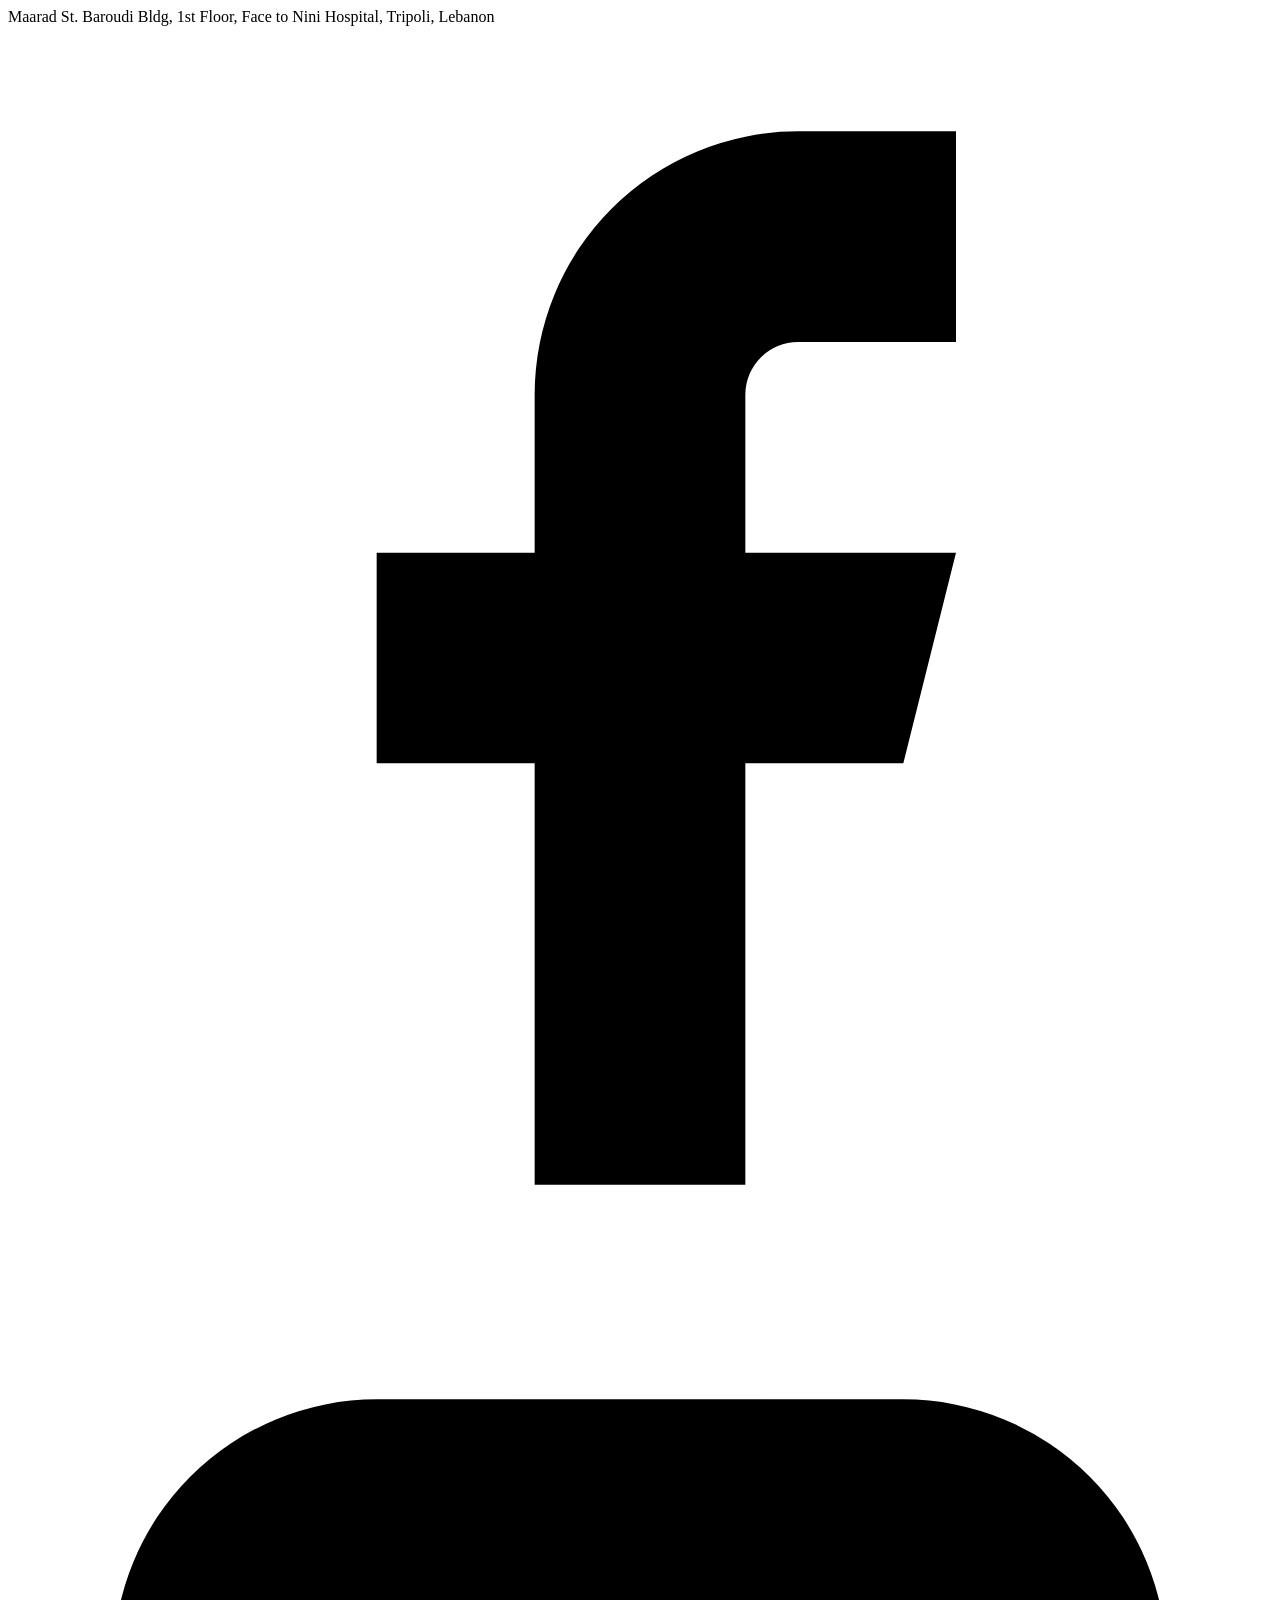
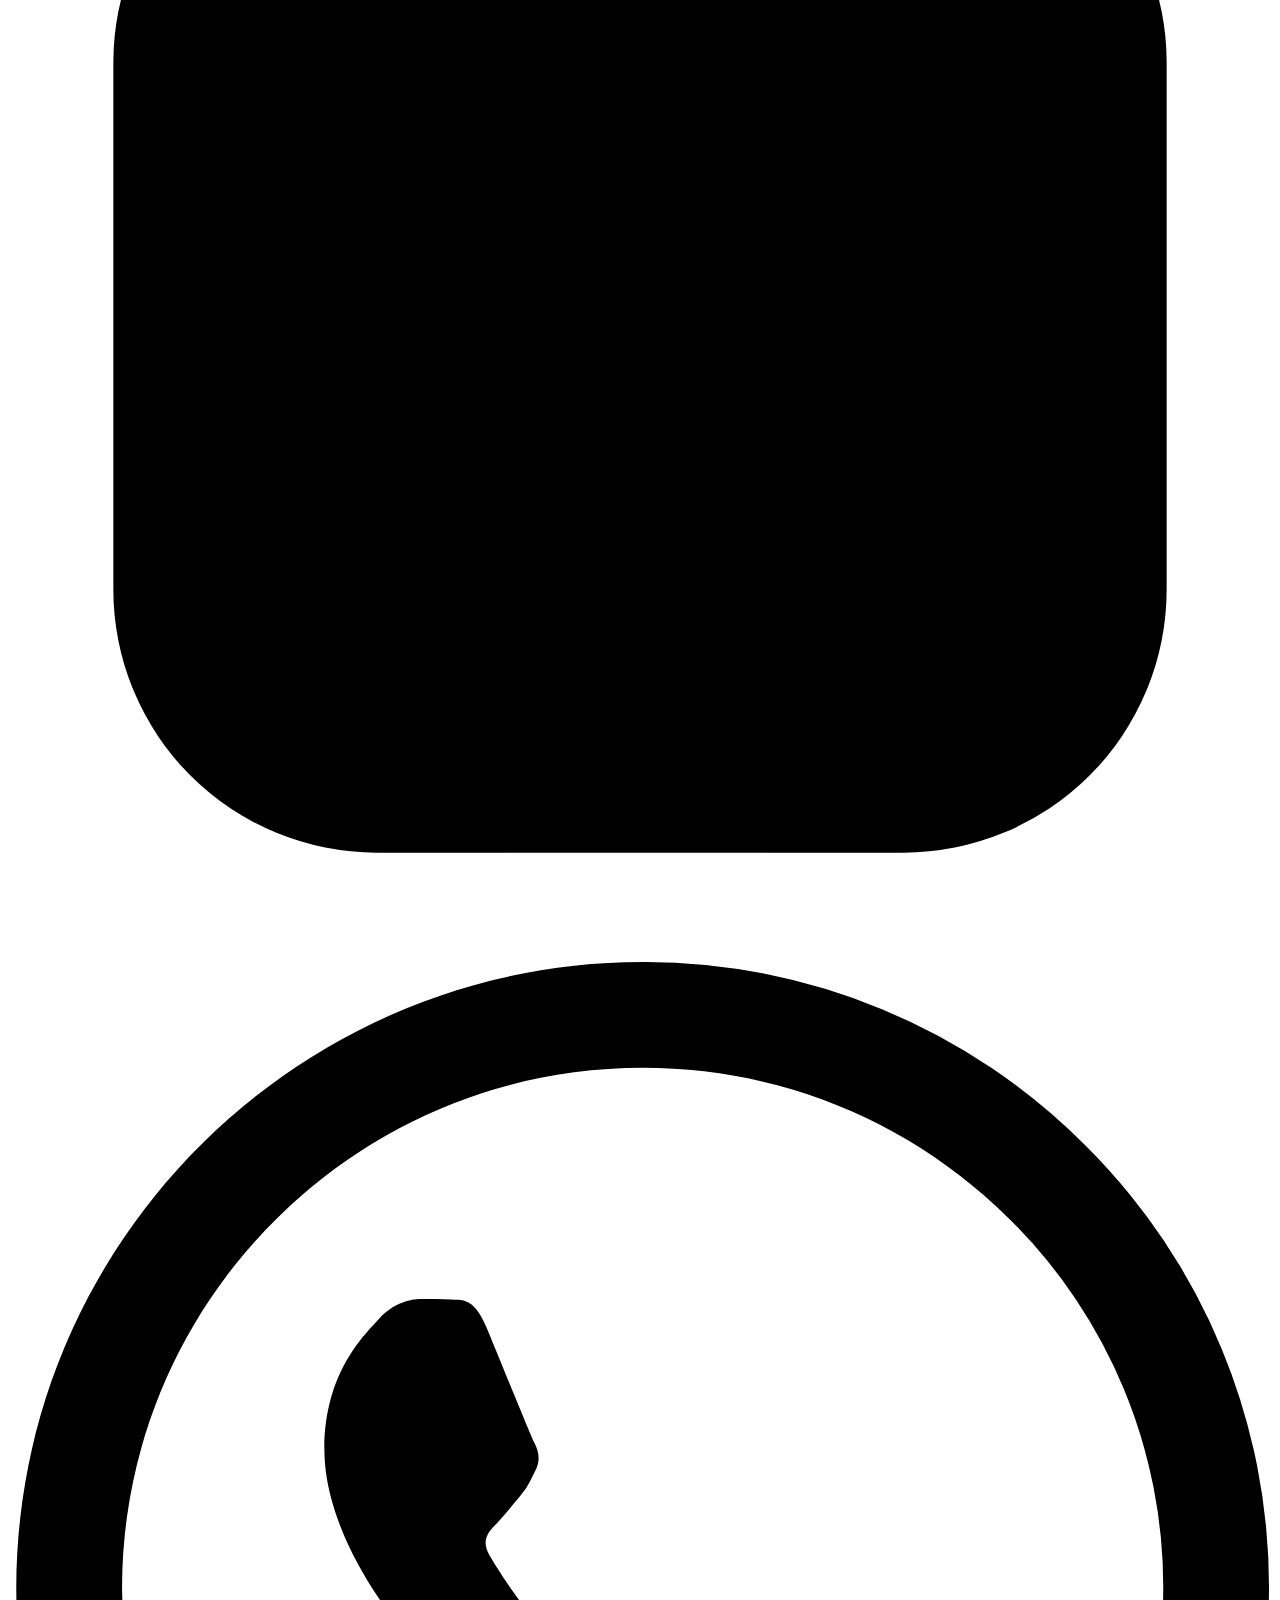
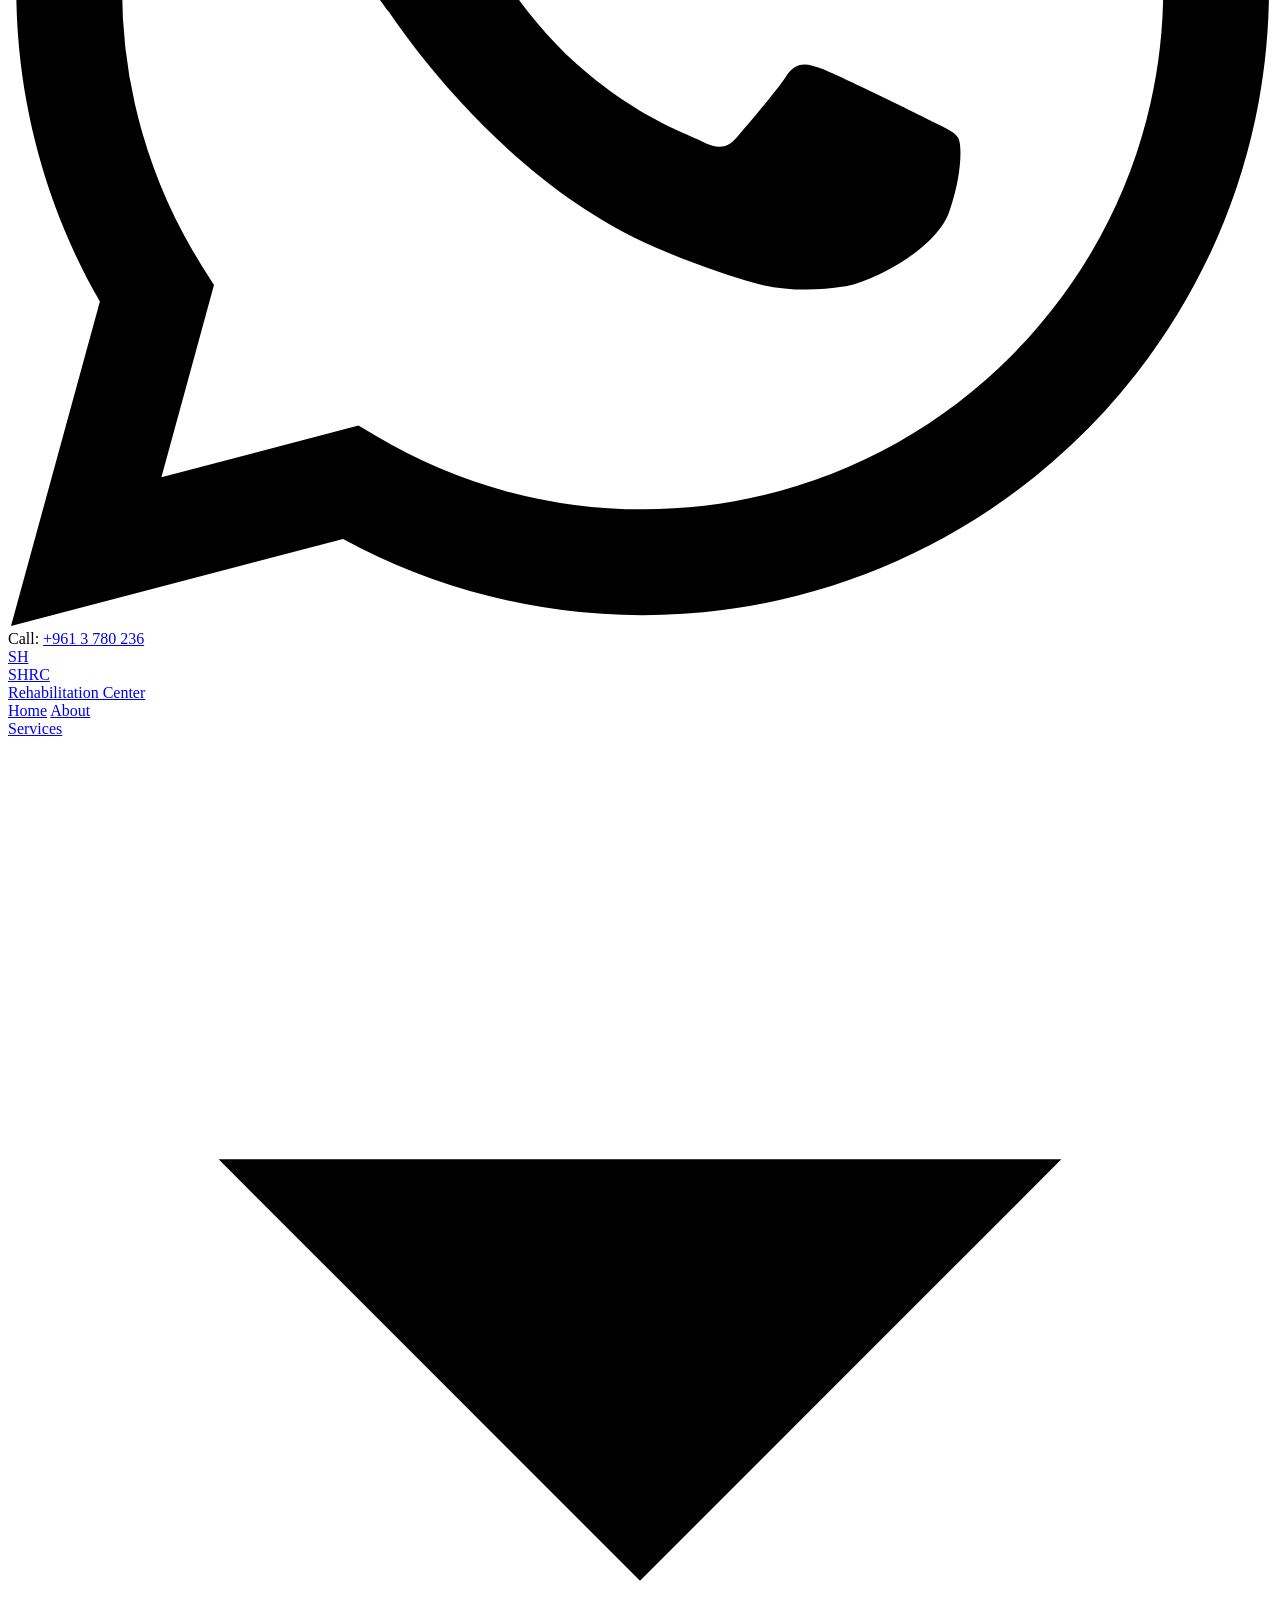
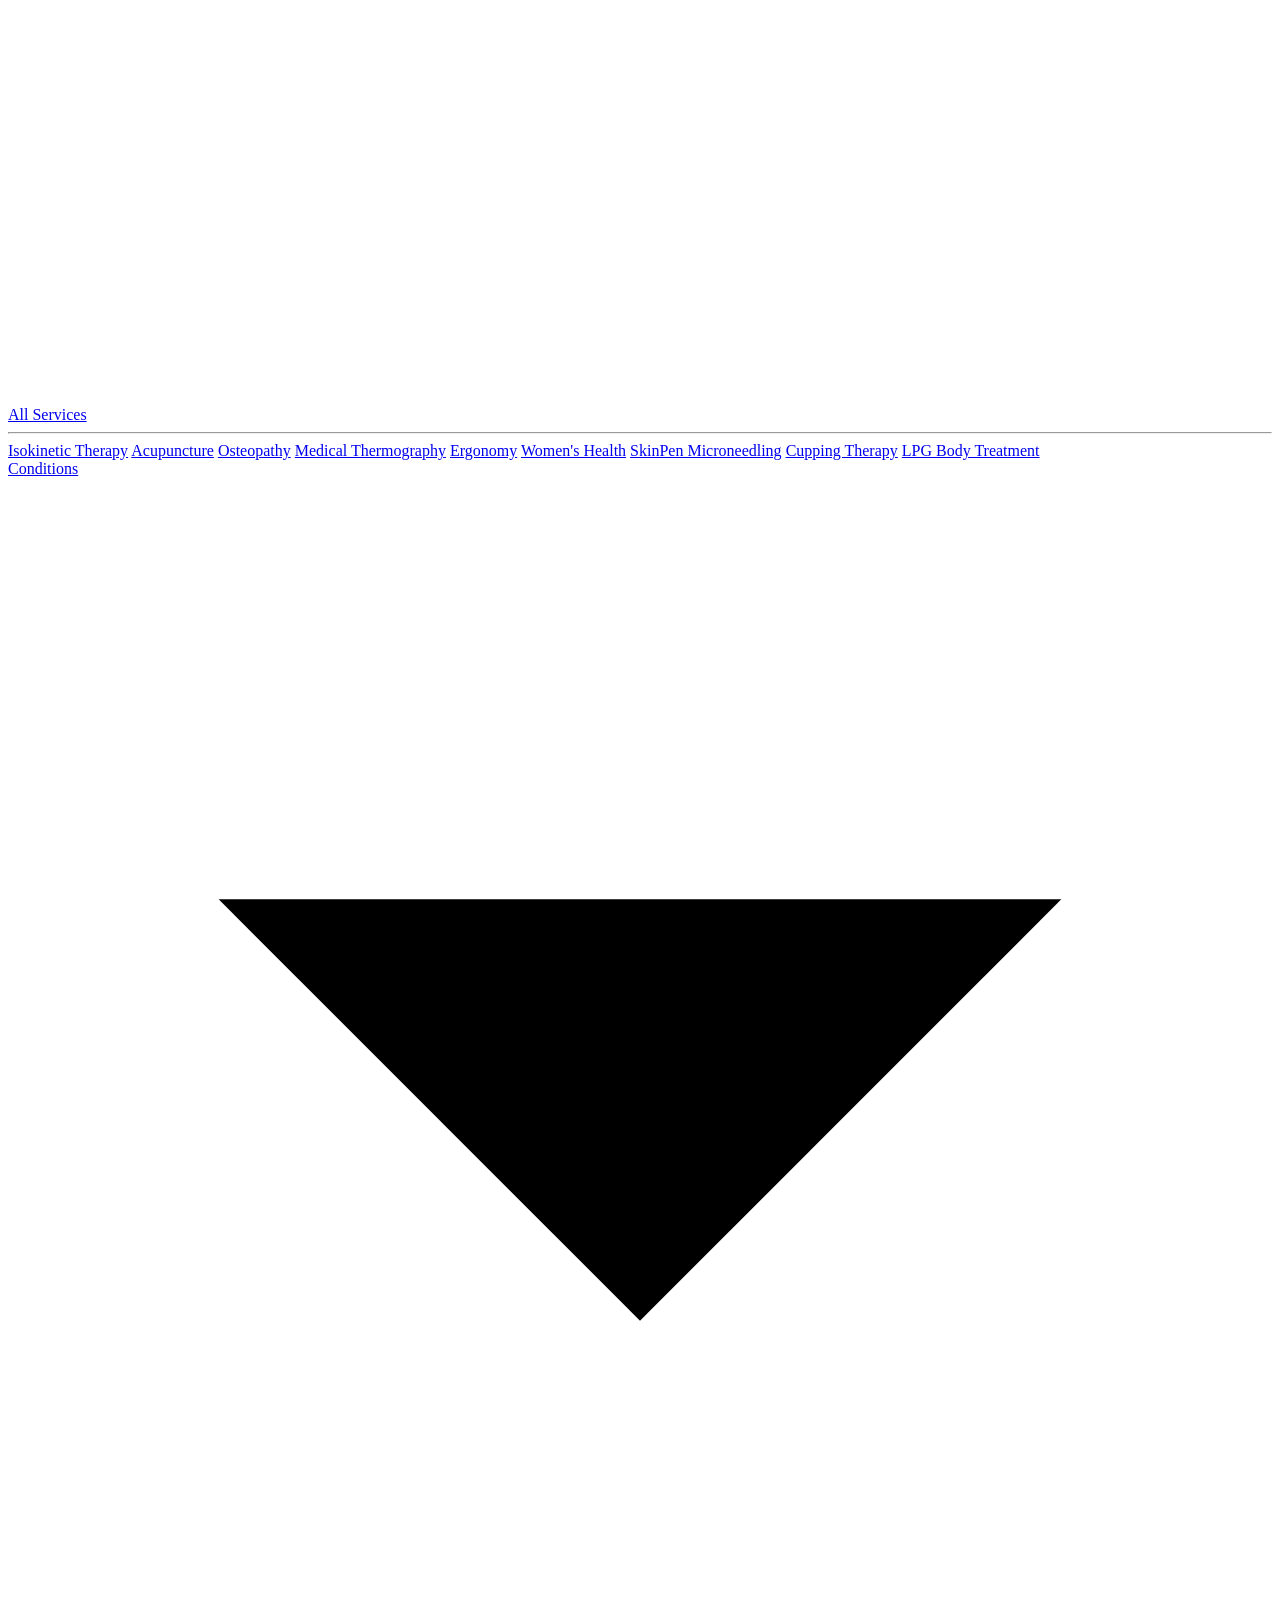
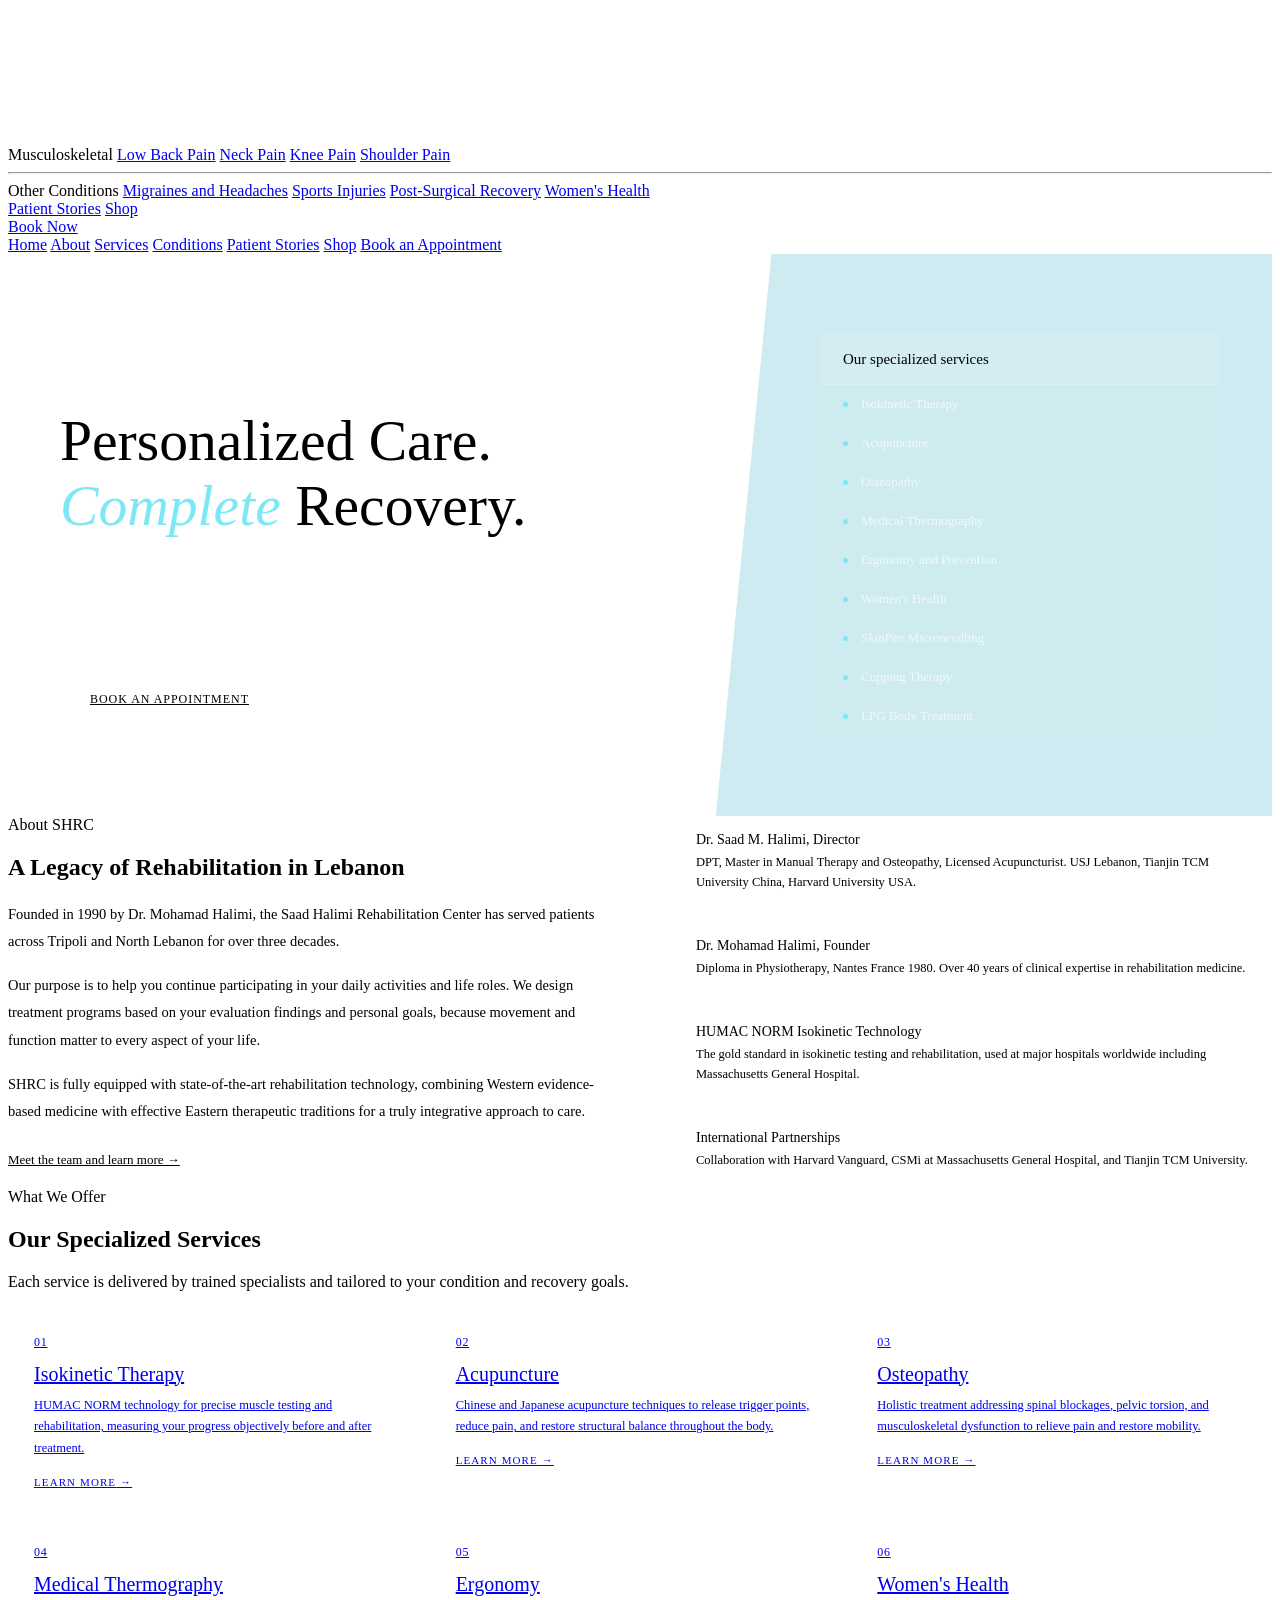
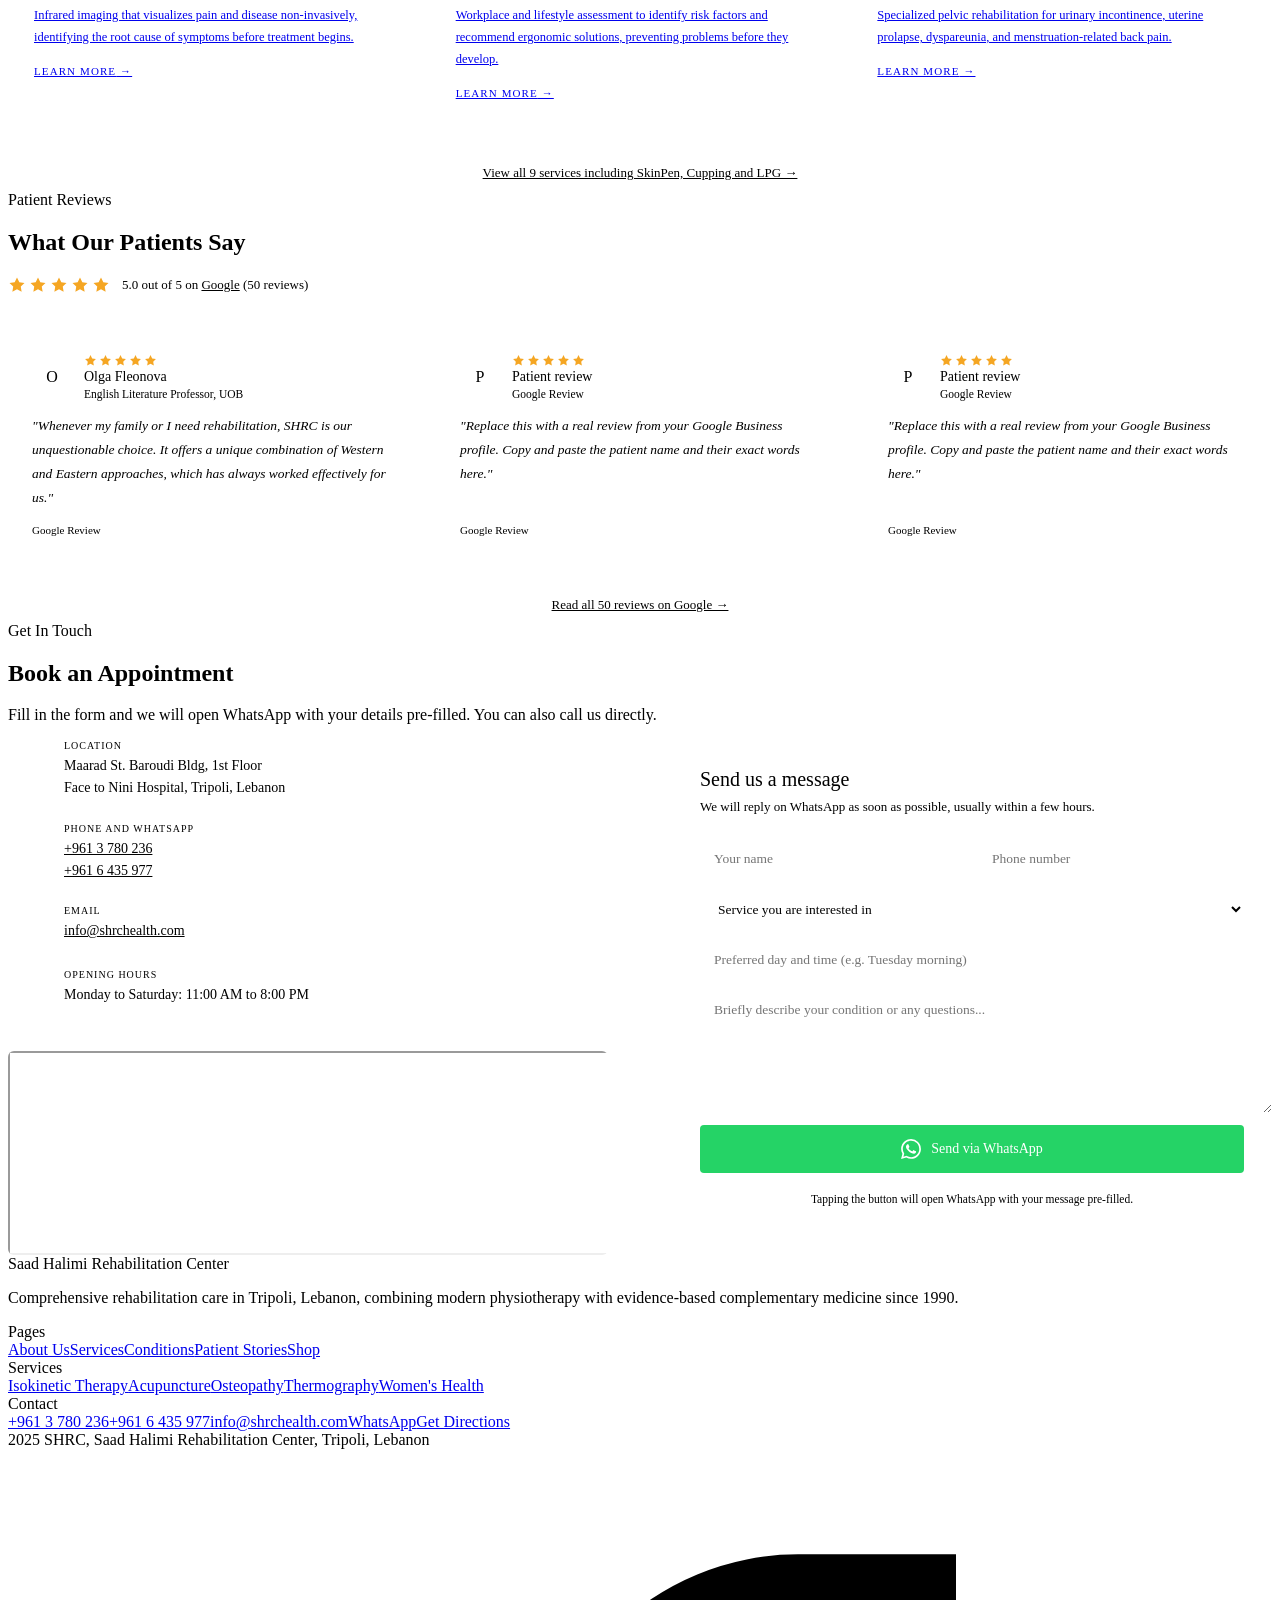
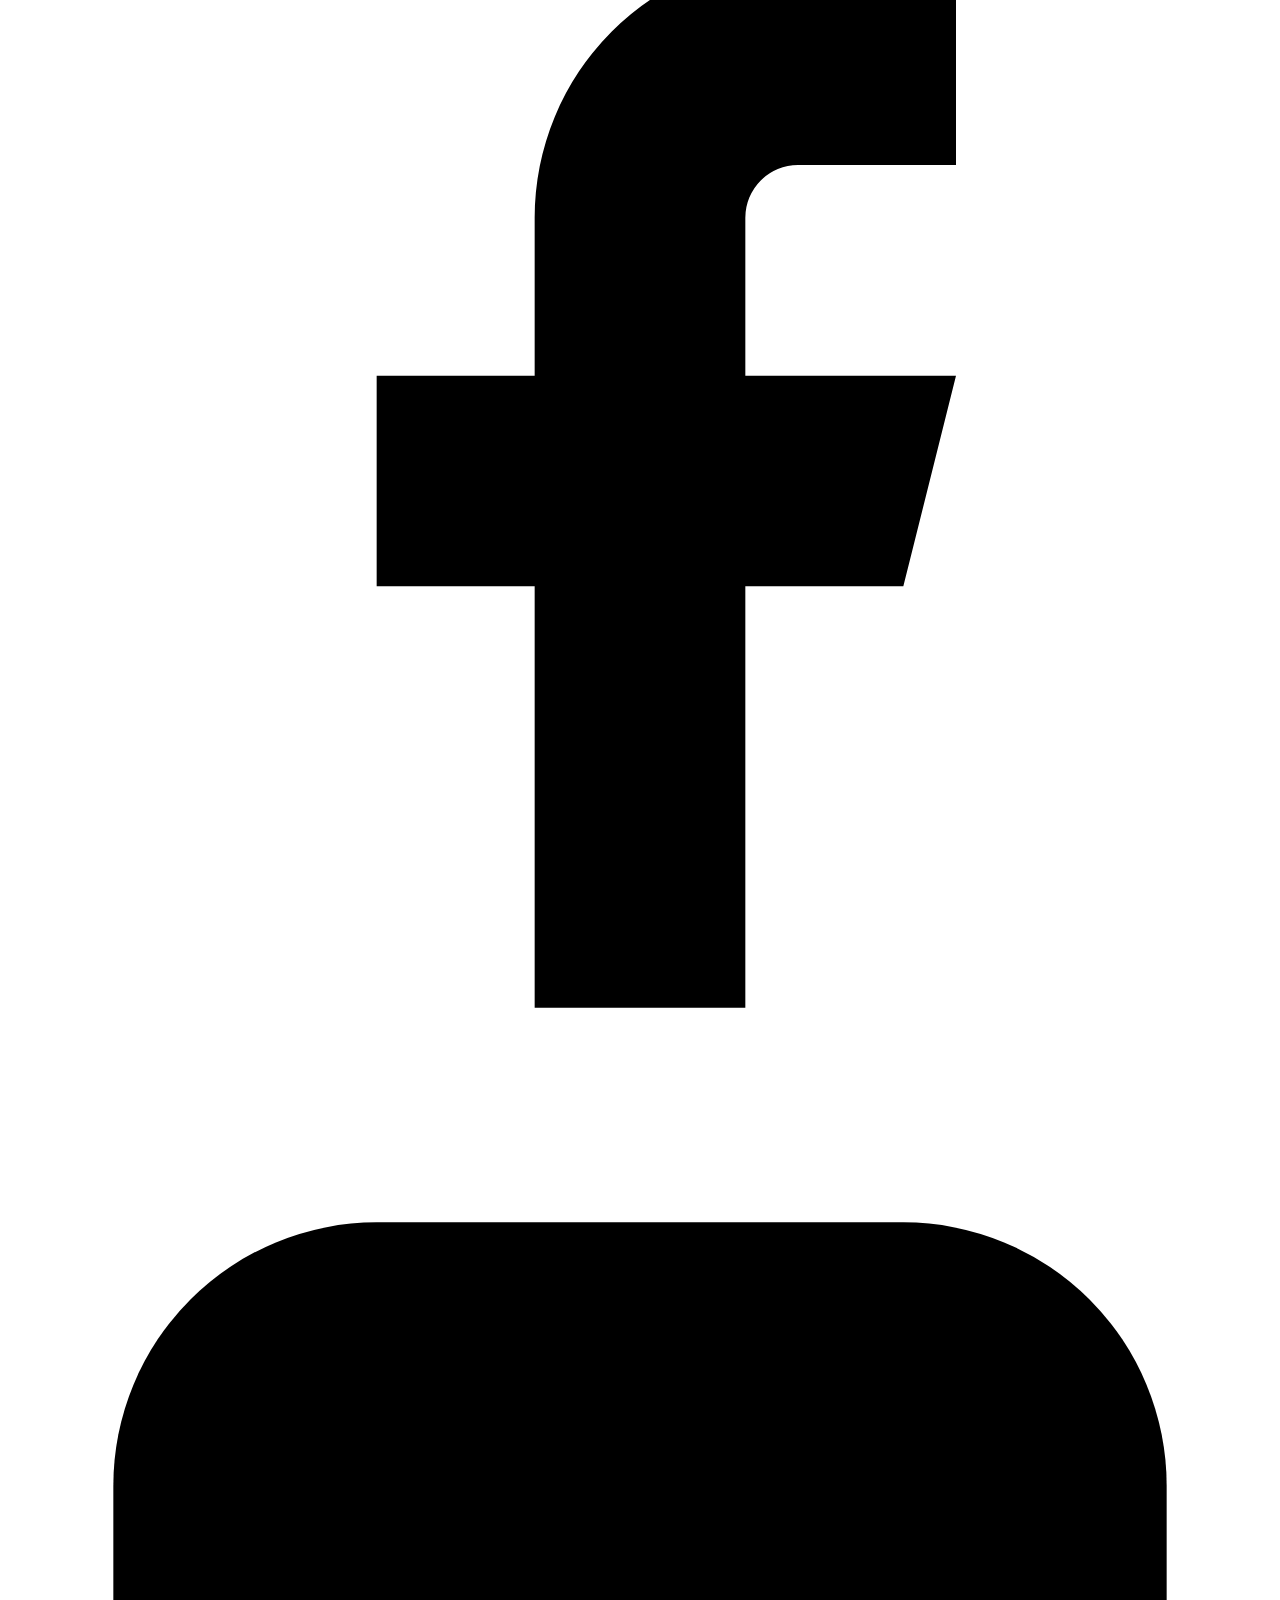
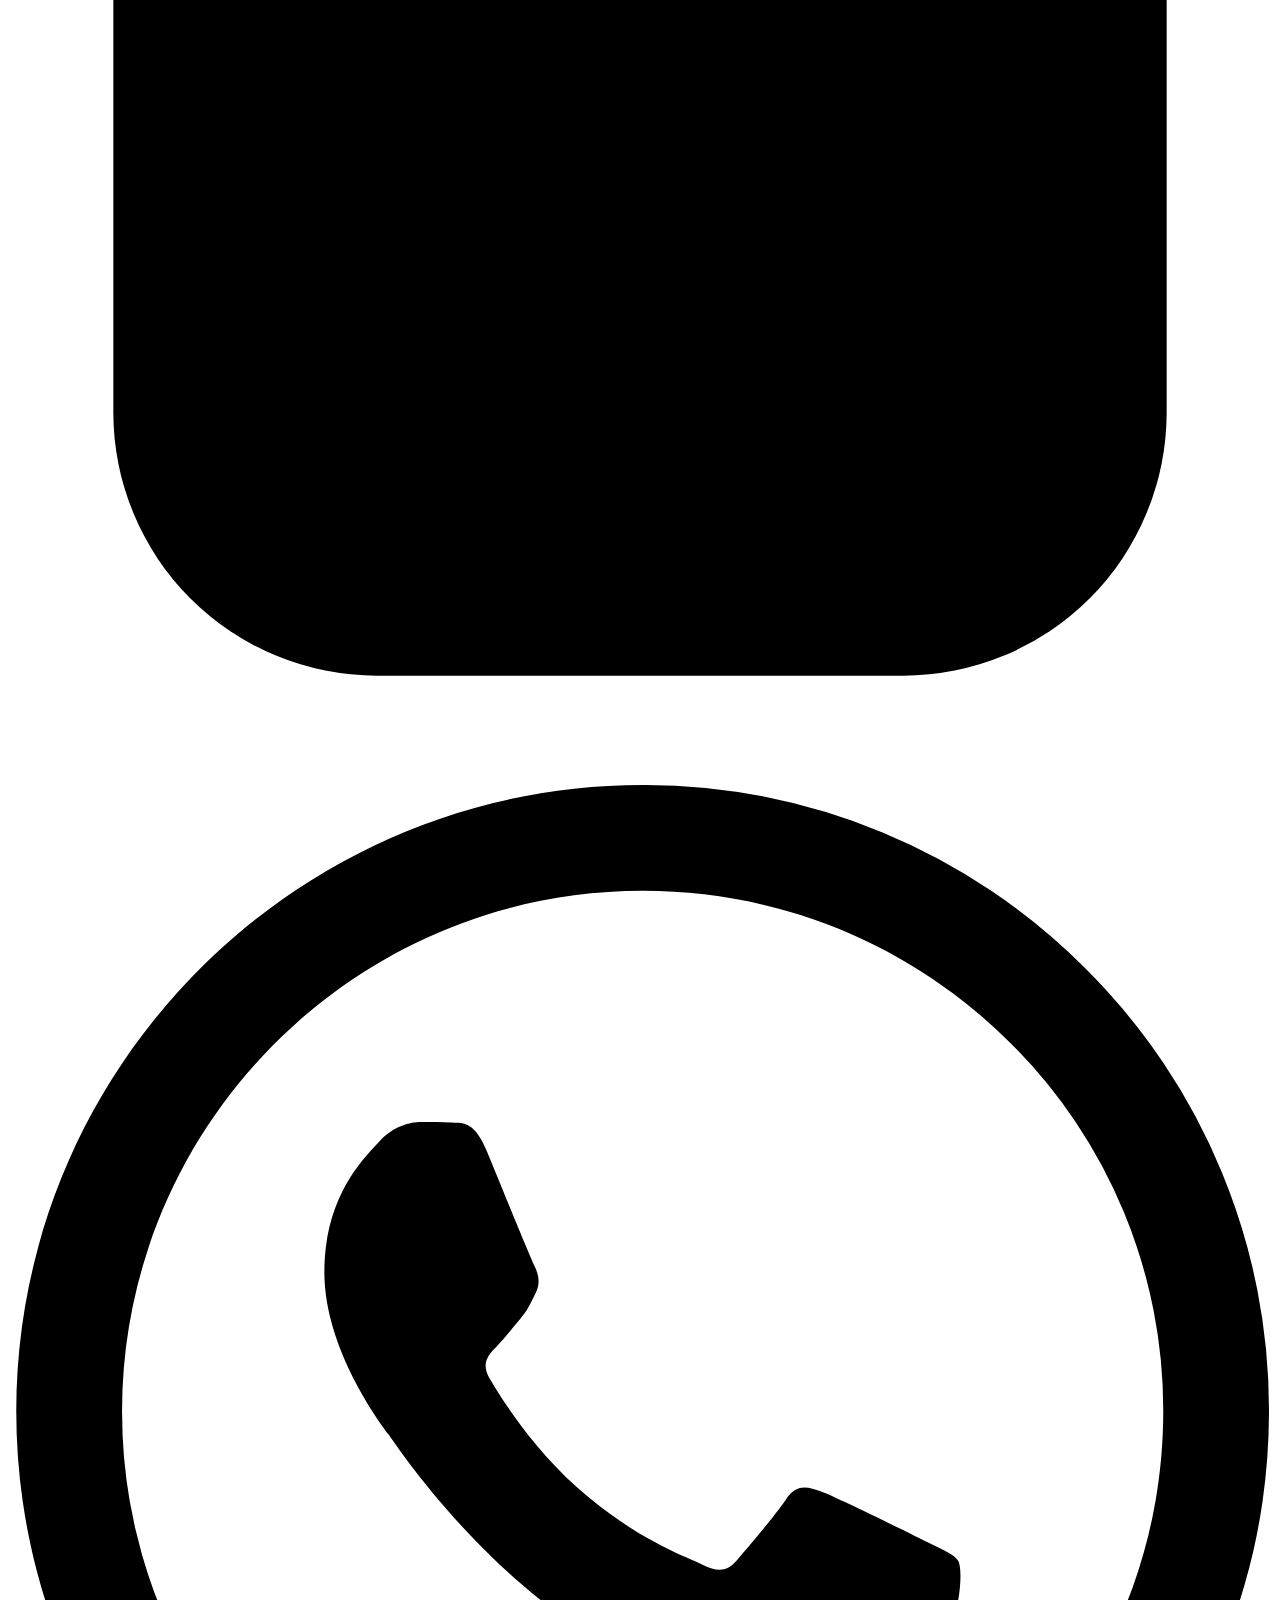
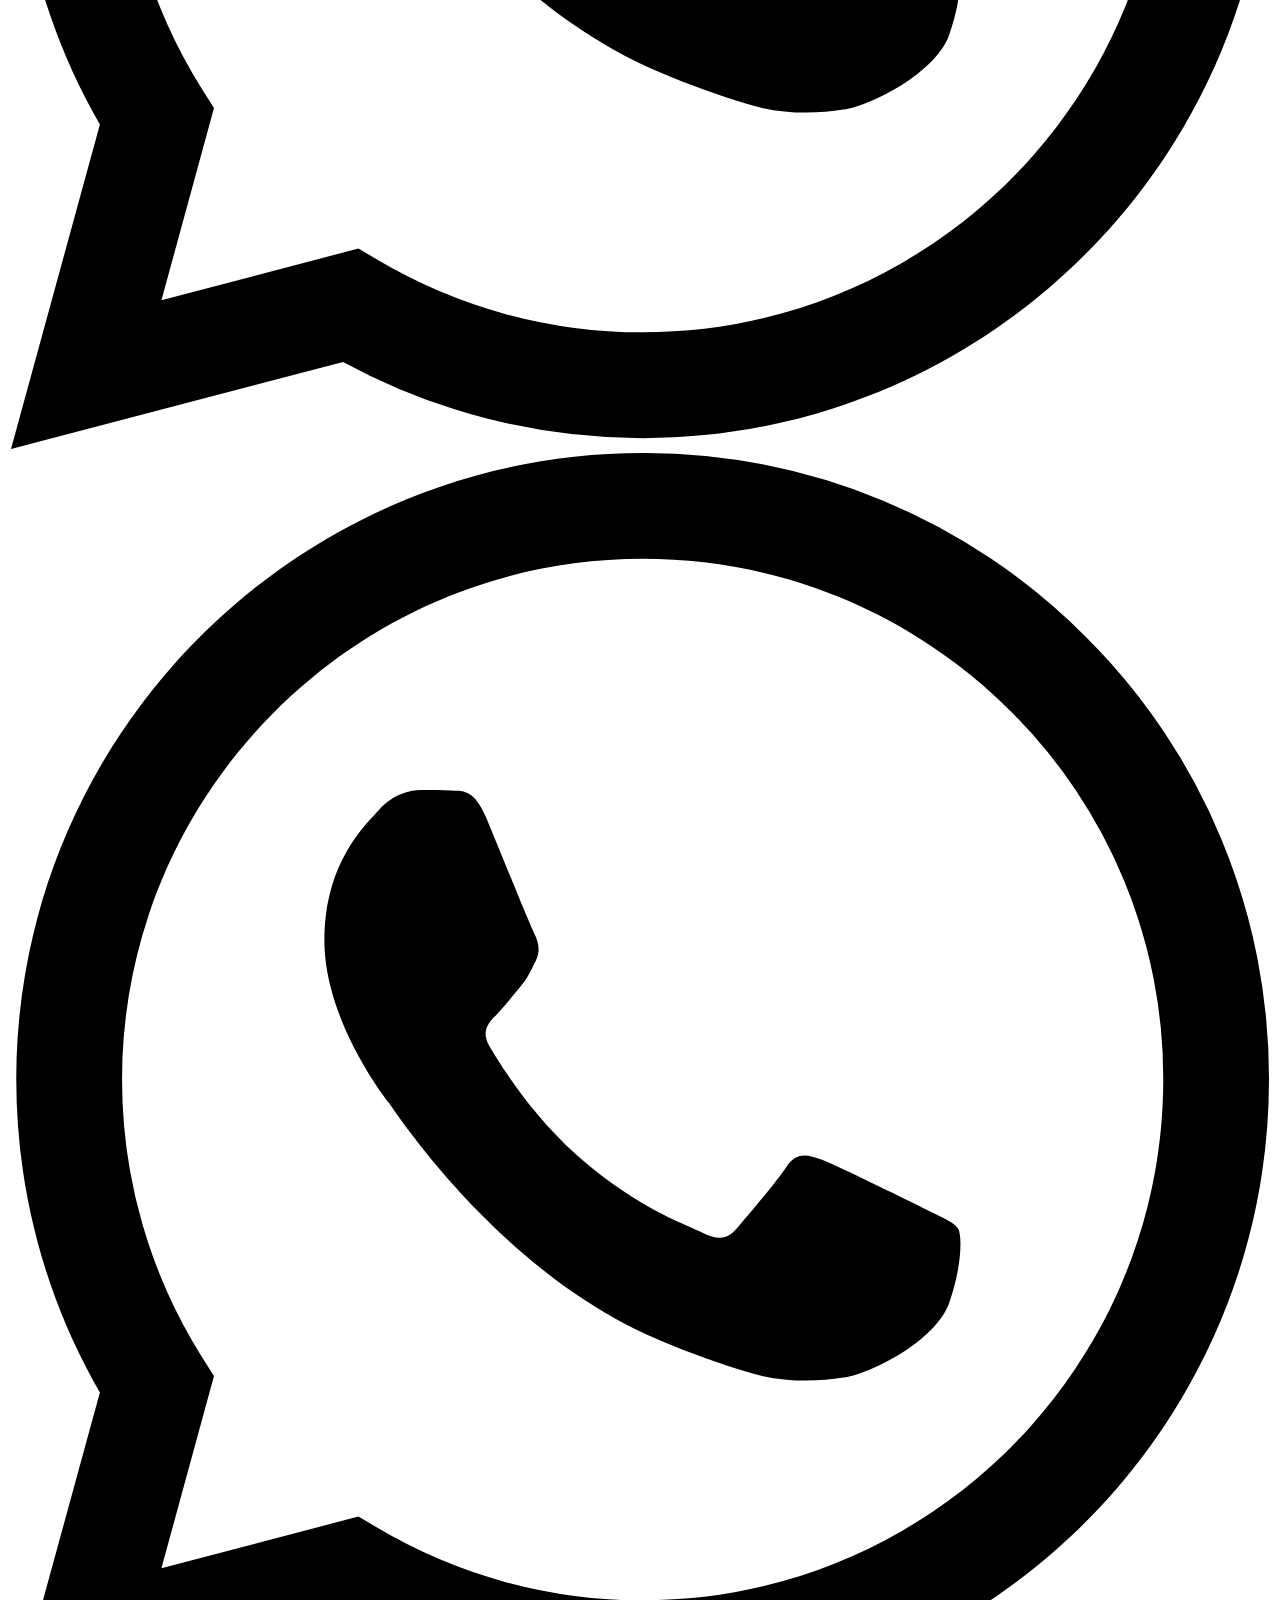
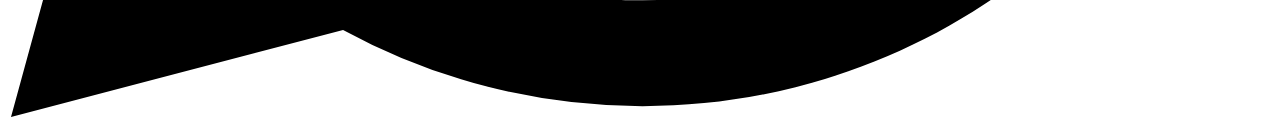
==== commit b03bde9b: "Update" ====
--- a/index.html
+++ b/index.html
@@ -3,124 +3,18 @@
 <head>
   <meta charset="UTF-8" />
   <meta name="viewport" content="width=device-width, initial-scale=1.0" />
-  <title>SHRC – Saad Halimi Rehabilitation Center | Tripoli, Lebanon</title>
-  <meta name="description" content="Premier rehabilitation center in Tripoli, Lebanon. Isokinetic therapy, Acupuncture, Osteopathy, Thermography, Women's Health and more." />
+  <title>SHRC - Saad Halimi Rehabilitation Center | Tripoli, Lebanon</title>
+  <meta name="description" content="Premier rehabilitation center in Tripoli, Lebanon. Physiotherapy, Osteopathy, Acupuncture, Isokinetic Therapy and more. Book your appointment today." />
   <link rel="preconnect" href="https://fonts.googleapis.com" />
   <link rel="preconnect" href="https://fonts.gstatic.com" crossorigin />
   <link href="https://fonts.googleapis.com/css2?family=Playfair+Display:ital,wght@0,400;0,500;1,400&family=Inter:wght@300;400;500&display=swap" rel="stylesheet" />
+  <link rel="stylesheet" href="style.css" />
   <style>
-    :root {
-      --navy:      #0a3d4a;
-      --blue:      #0899b2;
-      --blue-lt:   #12b5d0;
-      --pale:      #e8f8fb;
-      --white:     #ffffff;
-      --gray-bg:   #f4fbfc;
-      --text:      #0d2830;
-      --text-mid:  #2e5f6b;
-      --text-soft: #6a9aa5;
-      --border:    rgba(8,153,178,0.15);
-      --serif: 'Playfair Display', Georgia, serif;
-      --sans:  'Inter', system-ui, sans-serif;
-      --nav-h: 68px;
-    }
-    *, *::before, *::after { box-sizing: border-box; margin: 0; padding: 0; }
-    html { scroll-behavior: smooth; }
-    body { font-family: var(--sans); color: var(--text); background: var(--white); overflow-x: hidden; }
-    a { text-decoration: none; }
-
-    /* TOP BAR */
-    .topbar {
-      background: var(--navy); height: 36px;
-      display: flex; align-items: center; justify-content: space-between;
-      padding: 0 40px; border-bottom: 1px solid rgba(8,153,178,0.3);
-    }
-    .topbar-left { font-size: 11.5px; color: rgba(255,255,255,0.45); letter-spacing: 0.03em; }
-    .topbar-right { display: flex; align-items: center; gap: 18px; }
-    .tb-socials { display: flex; gap: 12px; }
-    .tb-socials a { color: rgba(255,255,255,0.4); transition: color .2s; display: flex; align-items: center; }
-    .tb-socials a:hover { color: #7de8f5; }
-    .tb-socials svg { width: 14px; height: 14px; fill: currentColor; }
-    .tb-phone { font-size: 11.5px; color: rgba(255,255,255,0.5); }
-    .tb-phone a { color: #7de8f5; }
-
-    /* NAV */
-    nav {
-      position: sticky; top: 0; z-index: 200;
-      height: var(--nav-h); background: var(--white);
-      border-bottom: 1px solid var(--border);
-      display: flex; align-items: center; padding: 0 40px; gap: 32px;
-    }
-    .nav-logo { display: flex; align-items: center; gap: 11px; flex-shrink: 0; }
-    .nav-logo-badge {
-      width: 38px; height: 38px; border-radius: 50%;
-      border: 1.5px solid var(--blue);
-      display: flex; align-items: center; justify-content: center;
-      font-family: var(--serif); font-size: 13px; color: var(--blue);
-    }
-    .nav-logo-name { font-family: var(--serif); font-size: 16px; color: var(--navy); line-height: 1.1; }
-    .nav-logo-sub  { font-size: 9.5px; color: var(--text-soft); letter-spacing: 0.1em; text-transform: uppercase; }
-    .nav-menu { display: flex; align-items: center; gap: 2px; flex: 1; }
-    .nav-item { position: relative; }
-    .nav-link {
-      display: flex; align-items: center; gap: 5px;
-      padding: 8px 13px; border-radius: 4px;
-      font-size: 13px; color: var(--text-mid);
-      transition: color .2s, background .2s; cursor: pointer; white-space: nowrap;
-    }
-    .nav-link:hover { color: var(--blue); background: var(--pale); }
-    .nav-link svg { width: 11px; height: 11px; fill: none; stroke: currentColor; stroke-width: 2; }
-    .dropdown {
-      display: none; position: absolute; top: calc(100% + 6px); left: 0;
-      background: var(--white); border: 1px solid var(--border);
-      border-radius: 6px; min-width: 220px;
-      box-shadow: 0 8px 24px rgba(0,0,0,0.08); z-index: 300; padding: 8px 0;
-    }
-    .nav-item:hover .dropdown { display: block; }
-    .dropdown a { display: block; padding: 9px 20px; font-size: 13px; color: var(--text-mid); transition: background .15s, color .15s; }
-    .dropdown a:hover { background: var(--pale); color: var(--blue); }
-    .dd-label { padding: 6px 20px 3px; font-size: 10px; letter-spacing: 0.1em; text-transform: uppercase; color: var(--text-soft); }
-    .dd-hr { border: none; border-top: 1px solid var(--border); margin: 6px 0; }
-    .nav-actions { margin-left: auto; }
-    .btn-book {
-      background: var(--blue); color: var(--white);
-      padding: 8px 20px; border-radius: 4px;
-      font-size: 12px; font-weight: 500; letter-spacing: 0.06em; text-transform: uppercase;
-      transition: background .2s; white-space: nowrap; display: inline-block;
-    }
-    .btn-book:hover { background: var(--navy); }
-    .hamburger { display: none; flex-direction: column; gap: 5px; cursor: pointer; padding: 4px; }
-    .hamburger span { display: block; width: 22px; height: 1.5px; background: var(--text); }
-    .mobile-nav {
-      display: none; flex-direction: column;
-      position: absolute; top: var(--nav-h); left: 0; right: 0;
-      background: var(--white); border-bottom: 1px solid var(--border);
-      padding: 12px 24px; z-index: 199;
-    }
-    .mobile-nav.open { display: flex; }
-    .mobile-nav a { padding: 11px 0; font-size: 14px; color: var(--text-mid); border-bottom: 1px solid var(--border); }
-
     /* HERO */
-    .hero {
-      min-height: calc(100vh - var(--nav-h) - 36px);
-      background: var(--navy); display: flex; align-items: center;
-      padding: 80px 40px; position: relative; overflow: hidden;
-    }
-    .hero::after {
-      content: ''; position: absolute; top: 0; right: 0; bottom: 0; width: 44%;
-      background: rgba(8,153,178,0.2);
-      clip-path: polygon(10% 0, 100% 0, 100% 100%, 0% 100%);
-    }
-    .hero-inner {
-      max-width: 1160px; margin: 0 auto; width: 100%;
-      display: grid; grid-template-columns: 1fr 400px; gap: 60px; align-items: center;
-      position: relative; z-index: 1;
-    }
-    .hero-eyebrow {
-      font-size: 11px; letter-spacing: 0.18em; text-transform: uppercase;
-      color: rgba(255,255,255,0.75); margin-bottom: 20px;
-      display: flex; align-items: center; gap: 12px;
-    }
+    .hero { min-height: calc(100vh - var(--nav-h) - 36px); background: var(--navy); display: flex; align-items: center; padding: 80px 40px; position: relative; overflow: hidden; }
+    .hero::after { content: ''; position: absolute; top: 0; right: 0; bottom: 0; width: 44%; background: rgba(8,153,178,0.2); clip-path: polygon(10% 0, 100% 0, 100% 100%, 0% 100%); }
+    .hero-inner { max-width: 1160px; margin: 0 auto; width: 100%; display: grid; grid-template-columns: 1fr 400px; gap: 60px; align-items: center; position: relative; z-index: 1; }
+    .hero-eyebrow { font-size: 11px; letter-spacing: 0.18em; text-transform: uppercase; color: rgba(255,255,255,0.75); margin-bottom: 20px; display: flex; align-items: center; gap: 12px; }
     .hero-eyebrow::before { content: ''; width: 28px; height: 1px; background: rgba(255,255,255,0.6); }
     .hero-title { font-family: var(--serif); font-size: clamp(36px, 4.5vw, 58px); font-weight: 400; line-height: 1.13; color: var(--white); margin-bottom: 22px; }
     .hero-title em { font-style: italic; color: #7de8f5; }
@@ -136,15 +30,6 @@
     .hero-panel-row:last-child { border-bottom: none; }
     .dot { width: 5px; height: 5px; border-radius: 50%; background: #7de8f5; flex-shrink: 0; }
 
-    /* SECTIONS */
-    .sec { padding: 88px 40px; }
-    .sec-inner { max-width: 1160px; margin: 0 auto; }
-    .sec-hd { margin-bottom: 48px; }
-    .eyebrow { font-size: 10.5px; letter-spacing: 0.16em; text-transform: uppercase; color: var(--blue); margin-bottom: 13px; display: flex; align-items: center; gap: 10px; }
-    .eyebrow::before { content: ''; width: 20px; height: 1px; background: var(--blue); }
-    .sec-title { font-family: var(--serif); font-size: clamp(26px, 3vw, 40px); font-weight: 400; color: var(--navy); line-height: 1.2; }
-    .sec-sub { font-size: 14px; color: var(--text-mid); line-height: 1.8; margin-top: 13px; max-width: 560px; font-weight: 300; }
-
     /* ABOUT */
     .about { background: var(--gray-bg); }
     .about-grid { display: grid; grid-template-columns: 1fr 1fr; gap: 72px; align-items: start; }
@@ -155,122 +40,44 @@
     .cred-name { font-size: 14px; font-weight: 500; color: var(--navy); margin-bottom: 4px; }
     .cred-detail { font-size: 12.5px; color: var(--text-soft); line-height: 1.6; }
 
-    /* SERVICES */
+    /* SERVICES GRID (home - overview only) */
     .services { background: var(--white); }
     .svc-grid { display: grid; grid-template-columns: repeat(3,1fr); gap: 1px; background: var(--border); border: 1px solid var(--border); border-radius: 6px; overflow: hidden; }
-    .svc { background: var(--white); display: flex; flex-direction: column; }
-    .svc-header { padding: 30px 26px 0; }
-    .svc-num { font-family: var(--serif); font-size: 12px; color: var(--text-soft); margin-bottom: 13px; letter-spacing: .06em; }
-    .svc-name { font-family: var(--serif); font-size: 20px; color: var(--navy); margin-bottom: 10px; line-height: 1.2; }
-    .svc-desc { font-size: 12.5px; color: var(--text-mid); line-height: 1.78; font-weight: 300; }
-    .svc-toggle {
-      display: flex; align-items: center; gap: 6px;
-      margin: 18px 26px 0; padding-bottom: 24px;
-      font-size: 11px; letter-spacing: .1em; text-transform: uppercase;
-      color: var(--blue); cursor: pointer; border: none; background: none;
-      font-family: var(--sans); transition: color .2s;
-    }
-    .svc-toggle:hover { color: var(--navy); }
-    .svc-toggle-icon { font-size: 16px; transition: transform .25s; line-height: 1; }
-    .svc-toggle.open .svc-toggle-icon { transform: rotate(45deg); }
-
-    /* expanded panel */
-    .svc-expanded {
-      display: none; border-top: 1px solid var(--border);
-      background: var(--pale);
-    }
-    .svc-expanded.open { display: block; }
-    .svc-img-wrap {
-      width: 100%; height: 180px; background: var(--border);
-      display: flex; align-items: center; justify-content: center;
-      overflow: hidden; position: relative;
-    }
-    .svc-img-wrap img { width: 100%; height: 100%; object-fit: cover; }
-    .svc-img-placeholder {
-      display: flex; flex-direction: column; align-items: center; justify-content: center;
-      gap: 8px; color: var(--text-soft); font-size: 12px; letter-spacing: .06em;
-      text-transform: uppercase; width: 100%; height: 100%;
-    }
-    .svc-img-placeholder svg { width: 32px; height: 32px; opacity: .4; stroke: var(--blue); fill: none; stroke-width: 1.5; }
-    .svc-detail { padding: 20px 26px 26px; }
-    .svc-detail-title { font-size: 11px; letter-spacing: .1em; text-transform: uppercase; color: var(--blue); margin-bottom: 10px; }
-    .svc-detail-text { font-size: 13px; color: var(--text-mid); line-height: 1.8; font-weight: 300; }
-    .svc-detail-tech { margin-top: 12px; display: flex; flex-wrap: wrap; gap: 6px; }
-    .svc-tag { font-size: 11px; background: var(--white); border: 1px solid var(--border); border-radius: 99px; padding: 3px 10px; color: var(--blue); }
-    .svc-wa-btn {
-      display: inline-flex; align-items: center; gap: 8px;
-      margin-top: 16px; background: #25d366; color: white;
-      padding: 9px 18px; border-radius: 4px; font-size: 12px;
-      font-weight: 500; letter-spacing: .04em; transition: opacity .2s;
-    }
-    .svc-wa-btn:hover { opacity: .88; }
-    .svc-wa-btn svg { width: 15px; height: 15px; fill: white; }
-
-    /* CONDITIONS */
-    .conditions { background: var(--navy); }
-    .conditions .eyebrow { color: #7de8f5; }
-    .conditions .eyebrow::before { background: #7de8f5; }
-    .conditions .sec-title { color: var(--white); }
-    .conditions .sec-sub { color: rgba(255,255,255,0.45); }
-    .cond-grid { display: grid; grid-template-columns: repeat(4,1fr); gap: 14px; }
-    .cond { background: rgba(255,255,255,0.04); border: 1px solid rgba(255,255,255,0.08); border-radius: 6px; padding: 22px 18px; transition: background .2s, border-color .2s; cursor: pointer; }
-    .cond:hover { background: rgba(8,153,178,0.22); border-color: rgba(8,153,178,0.45); }
-    .cond-title { font-family: var(--serif); font-size: 16px; color: var(--white); margin-bottom: 8px; }
-    .cond-svcs { font-size: 11.5px; color: rgba(255,255,255,0.38); line-height: 1.6; }
-    .cond-lnk { margin-top: 14px; font-size: 10.5px; letter-spacing: .1em; text-transform: uppercase; color: #7de8f5; }
-    .cond-lnk::after { content: ' →'; }
-
-    /* TEAM */
-    .team { background: var(--gray-bg); }
-    .team-grid { display: grid; grid-template-columns: repeat(3,1fr); gap: 22px; }
-    .team-card { background: var(--white); border: 1px solid var(--border); border-radius: 6px; overflow: hidden; transition: border-color .2s; }
-    .team-card:hover { border-color: var(--blue); }
-    .team-photo { height: 190px; background: var(--pale); display: flex; align-items: center; justify-content: center; border-bottom: 1px solid var(--border); }
-    .team-initials { font-family: var(--serif); font-size: 44px; color: var(--blue); }
-    .team-info { padding: 22px; }
-    .team-name { font-family: var(--serif); font-size: 19px; color: var(--navy); margin-bottom: 4px; }
-    .team-role { font-size: 11px; letter-spacing: .1em; text-transform: uppercase; color: var(--blue); margin-bottom: 12px; }
-    .team-creds { list-style: none; }
-    .team-creds li { font-size: 12.5px; color: var(--text-mid); line-height: 1.65; font-weight: 300; padding-left: 14px; position: relative; margin-bottom: 3px; }
-    .team-creds li::before { content: '—'; position: absolute; left: 0; color: var(--blue); font-size: 10px; top: 2px; }
-
-    /* SHOP */
-    .shop { background: var(--white); }
-    .shop-grid { display: grid; grid-template-columns: repeat(4,1fr); gap: 20px; }
-    .shop-card {
-      border: 1px solid var(--border); border-radius: 6px; overflow: hidden;
-      transition: border-color .2s, box-shadow .2s;
-    }
-    .shop-card:hover { border-color: var(--blue); box-shadow: 0 4px 16px rgba(8,153,178,0.1); }
-    .shop-img {
-      height: 180px; background: var(--pale);
-      display: flex; align-items: center; justify-content: center;
-      border-bottom: 1px solid var(--border);
-    }
-    .shop-img svg { width: 40px; height: 40px; stroke: var(--text-soft); fill: none; stroke-width: 1.2; opacity: .5; }
-    .shop-img img { width: 100%; height: 100%; object-fit: cover; }
-    .shop-info { padding: 16px; }
-    .shop-name { font-family: var(--serif); font-size: 15px; color: var(--navy); margin-bottom: 5px; }
-    .shop-desc { font-size: 12px; color: var(--text-soft); line-height: 1.6; margin-bottom: 12px; }
-    .shop-price { font-size: 14px; font-weight: 500; color: var(--blue); margin-bottom: 10px; }
-    .shop-btn {
-      display: block; text-align: center;
-      background: var(--pale); color: var(--blue);
-      border: 1px solid var(--border); border-radius: 4px;
-      padding: 8px; font-size: 12px; font-weight: 500;
-      transition: background .2s, color .2s;
-    }
-    .shop-btn:hover { background: var(--blue); color: var(--white); }
-    .shop-coming { 
-      display: flex; flex-direction: column; align-items: center; justify-content: center;
-      height: 100%; min-height: 200px; padding: 24px;
-      color: var(--text-soft); text-align: center;
-    }
-    .shop-coming-icon { font-size: 32px; margin-bottom: 10px; opacity: .4; }
-    .shop-coming p { font-size: 13px; line-height: 1.6; }
+    .svc-card { background: var(--white); padding: 28px 26px; transition: background .2s; display: block; }
+    .svc-card:hover { background: var(--pale); }
+    .svc-num { font-family: var(--serif); font-size: 12px; color: var(--text-soft); margin-bottom: 12px; letter-spacing: .06em; }
+    .svc-name { font-family: var(--serif); font-size: 20px; color: var(--navy); margin-bottom: 9px; line-height: 1.2; }
+    .svc-desc { font-size: 12.5px; color: var(--text-mid); line-height: 1.75; font-weight: 300; }
+    .svc-lnk { margin-top: 16px; font-size: 11px; letter-spacing: .1em; text-transform: uppercase; color: var(--blue); }
+    .svc-lnk::after { content: ' \2192'; }
+    .svc-all { margin-top: 28px; text-align: center; }
+    .svc-all a { font-size: 13px; color: var(--blue); border: 1px solid var(--border); padding: 10px 24px; border-radius: 4px; display: inline-block; transition: background .2s; }
+    .svc-all a:hover { background: var(--pale); }
+
+    /* REVIEWS */
+    .reviews { background: var(--gray-bg); }
+    .reviews-stars { display: flex; align-items: center; gap: 12px; margin-bottom: 36px; }
+    .stars { display: flex; gap: 3px; }
+    .stars svg { width: 18px; height: 18px; fill: #f5a623; }
+    .reviews-meta { font-size: 13px; color: var(--text-soft); }
+    .reviews-meta strong { color: var(--navy); font-weight: 500; }
+    .reviews-meta a { color: var(--blue); }
+    .reviews-grid { display: grid; grid-template-columns: repeat(3,1fr); gap: 20px; }
+    .review-card { background: var(--white); border: 1px solid var(--border); border-radius: 8px; padding: 24px; display: flex; flex-direction: column; gap: 14px; }
+    .review-top { display: flex; align-items: center; gap: 12px; }
+    .review-avatar { width: 40px; height: 40px; border-radius: 50%; background: var(--pale); display: flex; align-items: center; justify-content: center; font-family: var(--serif); font-size: 16px; color: var(--blue); flex-shrink: 0; }
+    .review-name { font-size: 14px; font-weight: 500; color: var(--navy); margin-bottom: 3px; }
+    .review-date { font-size: 11.5px; color: var(--text-soft); }
+    .review-rstars { display: flex; gap: 2px; margin-bottom: 2px; }
+    .review-rstars svg { width: 13px; height: 13px; fill: #f5a623; }
+    .review-text { font-size: 13.5px; color: var(--text-mid); line-height: 1.78; font-weight: 300; font-style: italic; flex: 1; }
+    .review-source { font-size: 11px; color: var(--text-soft); }
+    .reviews-cta { margin-top: 28px; text-align: center; }
+    .reviews-cta a { font-size: 13px; color: var(--blue); border: 1px solid var(--border); padding: 9px 20px; border-radius: 4px; display: inline-block; transition: background .2s; }
+    .reviews-cta a:hover { background: var(--pale); }
 
     /* BOOKING */
-    .booking { background: var(--gray-bg); }
+    .booking { background: var(--white); }
     .booking-grid { display: grid; grid-template-columns: 1fr 1fr; gap: 64px; align-items: start; }
     .info-list { display: flex; flex-direction: column; gap: 24px; }
     .info-row { display: flex; gap: 16px; align-items: flex-start; }
@@ -281,143 +88,99 @@
     .info-val a { color: var(--blue); }
     .map-wrap { margin-top: 18px; border-radius: 6px; overflow: hidden; border: 1px solid var(--border); }
     .map-wrap iframe { display: block; width: 100%; height: 200px; }
-
-    /* WHATSAPP FORM */
-    .wa-form-wrap { background: var(--white); border: 1px solid var(--border); border-radius: 8px; padding: 28px; }
+    .wa-form-wrap { background: var(--gray-bg); border: 1px solid var(--border); border-radius: 8px; padding: 28px; }
     .wa-form-title { font-family: var(--serif); font-size: 20px; color: var(--navy); margin-bottom: 6px; }
     .wa-form-sub { font-size: 13px; color: var(--text-soft); margin-bottom: 22px; line-height: 1.6; }
     .wa-form { display: flex; flex-direction: column; gap: 12px; }
     .f-row { display: grid; grid-template-columns: 1fr 1fr; gap: 12px; }
-    .wa-form input,
-    .wa-form select,
-    .wa-form textarea {
-      width: 100%; padding: 11px 14px;
-      border: 1px solid var(--border); border-radius: 4px;
-      font-family: var(--sans); font-size: 13.5px; color: var(--text);
-      background: var(--white); outline: none; transition: border-color .2s;
-    }
+    .wa-form input, .wa-form select, .wa-form textarea { width: 100%; padding: 11px 14px; border: 1px solid var(--border); border-radius: 4px; font-family: var(--sans); font-size: 13.5px; color: var(--text); background: var(--white); outline: none; transition: border-color .2s; }
     .wa-form input:focus, .wa-form select:focus, .wa-form textarea:focus { border-color: var(--blue); }
     .wa-form select { color: var(--text-mid); }
     .wa-form textarea { resize: vertical; min-height: 100px; }
-    .wa-submit-btn {
-      display: flex; align-items: center; justify-content: center; gap: 10px;
-      width: 100%; padding: 14px;
-      background: #25d366; color: white; border: none;
-      border-radius: 4px; font-family: var(--sans);
-      font-size: 14px; font-weight: 500; cursor: pointer;
-      transition: background .2s; letter-spacing: .02em;
-    }
+    .wa-submit-btn { display: flex; align-items: center; justify-content: center; gap: 10px; width: 100%; padding: 14px; background: #25d366; color: white; border: none; border-radius: 4px; font-family: var(--sans); font-size: 14px; font-weight: 500; cursor: pointer; transition: background .2s; }
     .wa-submit-btn:hover { background: #1da855; }
     .wa-submit-btn svg { width: 20px; height: 20px; fill: white; flex-shrink: 0; }
     .wa-note { font-size: 11.5px; color: var(--text-soft); text-align: center; margin-top: 8px; }
 
-    /* FOOTER */
-    footer { background: var(--navy); padding: 52px 40px 28px; border-top: 1px solid rgba(8,153,178,0.25); }
-    .ft-top { display: grid; grid-template-columns: 1.4fr 1fr 1fr 1fr; gap: 40px; padding-bottom: 40px; border-bottom: 1px solid rgba(255,255,255,0.07); margin-bottom: 26px; }
-    .ft-brand { font-family: var(--serif); font-size: 17px; color: var(--white); margin-bottom: 10px; }
-    .ft-desc { font-size: 12.5px; color: rgba(255,255,255,0.35); line-height: 1.75; font-weight: 300; }
-    .ft-col-title { font-size: 10px; letter-spacing: .12em; text-transform: uppercase; color: #7de8f5; margin-bottom: 14px; }
-    .ft-col a { display: block; font-size: 12.5px; color: rgba(255,255,255,0.4); margin-bottom: 8px; transition: color .2s; }
-    .ft-col a:hover { color: var(--white); }
-    .ft-bottom { display: flex; justify-content: space-between; align-items: center; flex-wrap: wrap; gap: 10px; }
-    .ft-copy { font-size: 11.5px; color: rgba(255,255,255,0.22); }
-    .ft-soc { display: flex; gap: 14px; }
-    .ft-soc a { color: rgba(255,255,255,0.3); transition: color .2s; display: flex; }
-    .ft-soc a:hover { color: #7de8f5; }
-    .ft-soc svg { width: 15px; height: 15px; fill: currentColor; }
-
-    /* WA FLOAT */
-    .wa { position: fixed; bottom: 26px; right: 26px; z-index: 500; width: 52px; height: 52px; border-radius: 50%; background: #25d366; display: flex; align-items: center; justify-content: center; box-shadow: 0 3px 14px rgba(0,0,0,0.22); transition: transform .2s; }
-    .wa:hover { transform: scale(1.07); }
-    .wa svg { width: 25px; height: 25px; fill: white; }
-
-    /* FADE */
-    .fade { opacity: 0; transform: translateY(20px); transition: opacity .55s ease, transform .55s ease; }
-    .fade.on { opacity: 1; transform: none; }
-
-    /* RESPONSIVE */
     @media (max-width: 1000px) {
-      .topbar, nav { padding: 0 20px; }
-      .nav-menu { display: none; }
-      .hamburger { display: flex; }
       .hero { padding: 60px 20px; }
       .hero-inner { grid-template-columns: 1fr; }
       .hero-panel { display: none; }
-      .sec { padding: 60px 20px; }
       .about-grid, .booking-grid { grid-template-columns: 1fr; gap: 36px; }
       .svc-grid { grid-template-columns: repeat(2,1fr); }
-      .cond-grid { grid-template-columns: repeat(2,1fr); }
-      .team-grid { grid-template-columns: repeat(2,1fr); }
-      .shop-grid { grid-template-columns: repeat(2,1fr); }
-      .ft-top { grid-template-columns: 1fr 1fr; }
+      .reviews-grid { grid-template-columns: 1fr 1fr; }
     }
     @media (max-width: 600px) {
-      .topbar { display: none; }
-      .svc-grid, .cond-grid, .team-grid, .shop-grid { grid-template-columns: 1fr; }
+      .svc-grid, .reviews-grid { grid-template-columns: 1fr; }
       .f-row { grid-template-columns: 1fr; }
-      .ft-top { grid-template-columns: 1fr; }
     }
   </style>
 </head>
 <body>
 
-<!-- TOP BAR -->
 <div class="topbar">
-  <span class="topbar-left">Face to Nini Hospital, Hazem El Jisr, Tripoli, Lebanon</span>
+  <span class="topbar-left">Maarad St. Baroudi Bldg, 1st Floor, Face to Nini Hospital, Tripoli, Lebanon</span>
   <div class="topbar-right">
     <div class="tb-socials">
       <a href="https://facebook.com/shrchealth" target="_blank" rel="noopener" aria-label="Facebook"><svg viewBox="0 0 24 24"><path d="M18 2h-3a5 5 0 00-5 5v3H7v4h3v8h4v-8h3l1-4h-4V7a1 1 0 011-1h3z"/></svg></a>
       <a href="https://instagram.com/shrchealth" target="_blank" rel="noopener" aria-label="Instagram"><svg viewBox="0 0 24 24"><rect x="2" y="2" width="20" height="20" rx="5"/><circle cx="12" cy="12" r="4"/><circle cx="17.5" cy="6.5" r="1.5"/></svg></a>
-      <a href="https://wa.me/961000000" target="_blank" rel="noopener" aria-label="WhatsApp"><svg viewBox="0 0 24 24"><path d="M17.472 14.382c-.297-.149-1.758-.867-2.03-.967-.273-.099-.471-.148-.67.15-.197.297-.767.966-.94 1.164-.173.199-.347.223-.644.075-.297-.15-1.255-.463-2.39-1.475-.883-.788-1.48-1.761-1.653-2.059-.173-.297-.018-.458.13-.606.134-.133.298-.347.446-.52.149-.174.198-.298.298-.497.099-.198.05-.371-.025-.52-.075-.149-.669-1.612-.916-2.207-.242-.579-.487-.5-.669-.51-.173-.008-.371-.01-.57-.01-.198 0-.52.074-.792.372-.272.297-1.04 1.016-1.04 2.479 0 1.462 1.065 2.875 1.213 3.074.149.198 2.096 3.2 5.077 4.487.709.306 1.262.489 1.694.625.712.227 1.36.195 1.871.118.571-.085 1.758-.719 2.006-1.413.248-.694.248-1.289.173-1.413-.074-.124-.272-.198-.57-.347m-5.421 7.403h-.004a9.87 9.87 0 01-5.031-1.378l-.361-.214-3.741.982.998-3.648-.235-.374a9.86 9.86 0 01-1.51-5.26c.001-5.45 4.436-9.884 9.888-9.884 2.64 0 5.122 1.03 6.988 2.898a9.825 9.825 0 012.893 6.994c-.003 5.45-4.437 9.884-9.885 9.884m8.413-18.297A11.815 11.815 0 0012.05 0C5.495 0 .16 5.335.157 11.892c0 2.096.547 4.142 1.588 5.945L.057 24l6.305-1.654a11.882 11.882 0 005.683 1.448h.005c6.554 0 11.89-5.335 11.893-11.893a11.821 11.821 0 00-3.48-8.413z"/></svg></a>
-    </div>
-    <span class="tb-phone">Call: <a href="tel:+961000000">+961 00 000 000</a></span>
+      <a href="https://wa.me/9613780236" target="_blank" rel="noopener" aria-label="WhatsApp"><svg viewBox="0 0 24 24"><path d="M17.472 14.382c-.297-.149-1.758-.867-2.03-.967-.273-.099-.471-.148-.67.15-.197.297-.767.966-.94 1.164-.173.199-.347.223-.644.075-.297-.15-1.255-.463-2.39-1.475-.883-.788-1.48-1.761-1.653-2.059-.173-.297-.018-.458.13-.606.134-.133.298-.347.446-.52.149-.174.198-.298.298-.497.099-.198.05-.371-.025-.52-.075-.149-.669-1.612-.916-2.207-.242-.579-.487-.5-.669-.51-.173-.008-.371-.01-.57-.01-.198 0-.52.074-.792.372-.272.297-1.04 1.016-1.04 2.479 0 1.462 1.065 2.875 1.213 3.074.149.198 2.096 3.2 5.077 4.487.709.306 1.262.489 1.694.625.712.227 1.36.195 1.871.118.571-.085 1.758-.719 2.006-1.413.248-.694.248-1.289.173-1.413-.074-.124-.272-.198-.57-.347m-5.421 7.403h-.004a9.87 9.87 0 01-5.031-1.378l-.361-.214-3.741.982.998-3.648-.235-.374a9.86 9.86 0 01-1.51-5.26c.001-5.45 4.436-9.884 9.888-9.884 2.64 0 5.122 1.03 6.988 2.898a9.825 9.825 0 012.893 6.994c-.003 5.45-4.437 9.884-9.885 9.884m8.413-18.297A11.815 11.815 0 0012.05 0C5.495 0 .16 5.335.157 11.892c0 2.096.547 4.142 1.588 5.945L.057 24l6.305-1.654a11.882 11.882 0 005.683 1.448h.005c6.554 0 11.89-5.335 11.893-11.893a11.821 11.821 0 00-3.48-8.413z"/></svg></a>
+    </div>
+    <span class="tb-phone">Call: <a href="tel:+9613780236">+961 3 780 236</a></span>
   </div>
 </div>
 
-<!-- NAV -->
 <nav>
-  <a href="#home" class="nav-logo">
+  <a href="index.html" class="nav-logo">
     <div class="nav-logo-badge">SH</div>
     <div><div class="nav-logo-name">SHRC</div><div class="nav-logo-sub">Rehabilitation Center</div></div>
   </a>
   <div class="nav-menu">
+    <a class="nav-link active" href="index.html">Home</a>
+    <a class="nav-link" href="about.html">About</a>
     <div class="nav-item">
-      <div class="nav-link">About <svg viewBox="0 0 12 12"><path d="M2 4l4 4 4-4" stroke-linecap="round" stroke-linejoin="round"/></svg></div>
-      <div class="dropdown"><a href="#about">About SHRC</a><a href="#team">Our Team</a><a href="#booking">Contact Us</a></div>
+      <a class="nav-link" href="services.html">Services <svg viewBox="0 0 12 12"><path d="M2 4l4 4 4-4" stroke-linecap="round" stroke-linejoin="round"/></svg></a>
+      <div class="dropdown">
+        <a href="services.html">All Services</a><hr class="dd-hr"/>
+        <a href="services.html#isokinetic">Isokinetic Therapy</a>
+        <a href="services.html#acupuncture">Acupuncture</a>
+        <a href="services.html#osteopathy">Osteopathy</a>
+        <a href="services.html#thermography">Medical Thermography</a>
+        <a href="services.html#ergonomy">Ergonomy</a>
+        <a href="services.html#womens">Women's Health</a>
+        <a href="services.html#skinpen">SkinPen Microneedling</a>
+        <a href="services.html#cupping">Cupping Therapy</a>
+        <a href="services.html#lpg">LPG Body Treatment</a>
+      </div>
     </div>
     <div class="nav-item">
-      <div class="nav-link">Services <svg viewBox="0 0 12 12"><path d="M2 4l4 4 4-4" stroke-linecap="round" stroke-linejoin="round"/></svg></div>
-      <div class="dropdown">
-        <a href="#services">All Services</a><hr class="dd-hr"/>
-        <a href="#services">Isokinetic Therapy</a><a href="#services">Acupuncture</a><a href="#services">Osteopathy</a>
-        <a href="#services">Medical Thermography</a><a href="#services">Ergonomy</a><a href="#services">Women's Health</a>
-        <a href="#services">SkinPen Microneedling</a><a href="#services">Cupping Therapy</a><a href="#services">LPG Body Treatment</a>
-      </div>
-    </div>
-    <div class="nav-item">
-      <div class="nav-link">Conditions <svg viewBox="0 0 12 12"><path d="M2 4l4 4 4-4" stroke-linecap="round" stroke-linejoin="round"/></svg></div>
+      <a class="nav-link" href="conditions.html">Conditions <svg viewBox="0 0 12 12"><path d="M2 4l4 4 4-4" stroke-linecap="round" stroke-linejoin="round"/></svg></a>
       <div class="dropdown" style="min-width:230px;">
         <span class="dd-label">Musculoskeletal</span>
-        <a href="#conditions">Low Back Pain</a><a href="#conditions">Neck Pain</a><a href="#conditions">Knee Pain</a>
-        <a href="#conditions">Shoulder Pain</a><a href="#conditions">Hip Pain</a>
-        <hr class="dd-hr"/><span class="dd-label">Other conditions</span>
-        <a href="#conditions">Migraines &amp; Headaches</a><a href="#conditions">Women's Health</a>
-        <a href="#conditions">Sports Injuries</a><a href="#conditions">Post-Surgical Recovery</a>
-      </div>
-    </div>
-    <a class="nav-link" href="#shop">Shop</a>
-    <a class="nav-link" href="#booking">Contact</a>
-  </div>
-  <div class="nav-actions"><a href="#booking" class="btn-book">Book Now</a></div>
+        <a href="conditions.html#back">Low Back Pain</a>
+        <a href="conditions.html#neck">Neck Pain</a>
+        <a href="conditions.html#knee">Knee Pain</a>
+        <a href="conditions.html#shoulder">Shoulder Pain</a>
+        <hr class="dd-hr"/><span class="dd-label">Other Conditions</span>
+        <a href="conditions.html#migraines">Migraines and Headaches</a>
+        <a href="conditions.html#sports">Sports Injuries</a>
+        <a href="conditions.html#surgical">Post-Surgical Recovery</a>
+        <a href="conditions.html#womens">Women's Health</a>
+      </div>
+    </div>
+    <a class="nav-link" href="cases.html">Patient Stories</a>
+    <a class="nav-link" href="shop.html">Shop</a>
+  </div>
+  <div class="nav-actions"><a href="index.html#booking" class="btn-book">Book Now</a></div>
   <div class="hamburger" onclick="toggleMobile()" aria-label="Open menu"><span></span><span></span><span></span></div>
 </nav>
-
 <div class="mobile-nav" id="mobileNav">
-  <a href="#about" onclick="closeMobile()">About</a>
-  <a href="#services" onclick="closeMobile()">Services</a>
-  <a href="#conditions" onclick="closeMobile()">Conditions</a>
-  <a href="#team" onclick="closeMobile()">Our Team</a>
-  <a href="#shop" onclick="closeMobile()">Shop</a>
+  <a href="index.html" onclick="closeMobile()">Home</a>
+  <a href="about.html" onclick="closeMobile()">About</a>
+  <a href="services.html" onclick="closeMobile()">Services</a>
+  <a href="conditions.html" onclick="closeMobile()">Conditions</a>
+  <a href="cases.html" onclick="closeMobile()">Patient Stories</a>
+  <a href="shop.html" onclick="closeMobile()">Shop</a>
   <a href="#booking" onclick="closeMobile()">Book an Appointment</a>
 </div>
 
@@ -427,10 +190,10 @@
     <div class="fade">
       <div class="hero-eyebrow">Tripoli, Lebanon</div>
       <h1 class="hero-title">Personalized Care.<br><em>Complete</em> Recovery.</h1>
-      <p class="hero-lead">At SHRC, we design treatment programs around your personal goals — combining modern physiotherapy, osteopathy, and acupuncture to help you return to the life you love.</p>
+      <p class="hero-lead">At SHRC, we design treatment programs around your personal goals, combining modern physiotherapy, osteopathy, and acupuncture to help you return to the life you love.</p>
       <div class="hero-btns">
         <a href="#booking" class="btn-hp">Book an Appointment</a>
-        <a href="#services" class="btn-ho">Our Services</a>
+        <a href="services.html" class="btn-ho">Our Services</a>
       </div>
     </div>
     <div class="hero-panel fade" style="transition-delay:.12s">
@@ -439,7 +202,7 @@
       <div class="hero-panel-row"><div class="dot"></div>Acupuncture</div>
       <div class="hero-panel-row"><div class="dot"></div>Osteopathy</div>
       <div class="hero-panel-row"><div class="dot"></div>Medical Thermography</div>
-      <div class="hero-panel-row"><div class="dot"></div>Ergonomy &amp; Prevention</div>
+      <div class="hero-panel-row"><div class="dot"></div>Ergonomy and Prevention</div>
       <div class="hero-panel-row"><div class="dot"></div>Women's Health</div>
       <div class="hero-panel-row"><div class="dot"></div>SkinPen Microneedling</div>
       <div class="hero-panel-row"><div class="dot"></div>Cupping Therapy</div>
@@ -448,7 +211,7 @@
   </div>
 </section>
 
-<!-- ABOUT -->
+<!-- ABOUT (summary) -->
 <section class="sec about" id="about">
   <div class="sec-inner">
     <div class="about-grid">
@@ -456,301 +219,91 @@
         <div class="sec-hd"><div class="eyebrow">About SHRC</div><h2 class="sec-title">A Legacy of Rehabilitation in Lebanon</h2></div>
         <div class="about-body">
           <p>Founded in 1990 by Dr. Mohamad Halimi, the Saad Halimi Rehabilitation Center has served patients across Tripoli and North Lebanon for over three decades.</p>
-          <p>Our purpose is to help you continue participating in your daily activities and life roles. We design treatment programs based on both the findings of our evaluation and your personal goals — because movement and function matter to every aspect of your life.</p>
-          <p>We provide therapeutic treatment wherever movement and function are threatened by aging, injury, disease, or environmental factors, with one goal: improving your quality of life.</p>
-          <p>SHRC is fully equipped with state-of-the-art rehabilitation and preventive technology, combining Western evidence-based medicine with effective Eastern therapeutic traditions for a truly integrative approach to care.</p>
+          <p>Our purpose is to help you continue participating in your daily activities and life roles. We design treatment programs based on your evaluation findings and personal goals, because movement and function matter to every aspect of your life.</p>
+          <p>SHRC is fully equipped with state-of-the-art rehabilitation technology, combining Western evidence-based medicine with effective Eastern therapeutic traditions for a truly integrative approach to care.</p>
+          <p style="margin-top:20px;"><a href="about.html" style="color:var(--blue); font-size:13px; display:inline-flex; align-items:center; gap:6px;">Meet the team and learn more &#8594;</a></p>
         </div>
       </div>
       <div class="cred-list fade" style="transition-delay:.1s">
-        <div class="cred"><div class="cred-name">Dr. Saad M. Halimi — Director</div><div class="cred-detail">DPT · Master in Manual Therapy &amp; Osteopathy · Licensed Acupuncturist<br>USJ Lebanon · Tianjin TCM University, China · Harvard University, USA</div></div>
-        <div class="cred"><div class="cred-name">Dr. Mohamad Halimi — Founder</div><div class="cred-detail">Diploma in Physiotherapy — School of Physiotherapy of Nantes, France, 1980. Over 40 years of clinical expertise.</div></div>
-        <div class="cred"><div class="cred-name">HUMAC® NORM™ Isokinetic Technology</div><div class="cred-detail">The gold standard in isokinetic testing and rehabilitation — quantifying progress with precision before and after every treatment course.</div></div>
+        <div class="cred"><div class="cred-name">Dr. Saad M. Halimi, Director</div><div class="cred-detail">DPT, Master in Manual Therapy and Osteopathy, Licensed Acupuncturist. USJ Lebanon, Tianjin TCM University China, Harvard University USA.</div></div>
+        <div class="cred"><div class="cred-name">Dr. Mohamad Halimi, Founder</div><div class="cred-detail">Diploma in Physiotherapy, Nantes France 1980. Over 40 years of clinical expertise in rehabilitation medicine.</div></div>
+        <div class="cred"><div class="cred-name">HUMAC NORM Isokinetic Technology</div><div class="cred-detail">The gold standard in isokinetic testing and rehabilitation, used at major hospitals worldwide including Massachusetts General Hospital.</div></div>
         <div class="cred"><div class="cred-name">International Partnerships</div><div class="cred-detail">Collaboration with Harvard Vanguard, CSMi at Massachusetts General Hospital, and Tianjin TCM University.</div></div>
       </div>
     </div>
   </div>
 </section>
 
-<!-- SERVICES -->
+<!-- SERVICES OVERVIEW -->
 <section class="sec services" id="services">
   <div class="sec-inner">
     <div class="sec-hd fade">
       <div class="eyebrow">What We Offer</div>
       <h2 class="sec-title">Our Specialized Services</h2>
-      <p class="sec-sub">Click "Learn More" on any service to see details about the technology and treatment approach.</p>
+      <p class="sec-sub">Each service is delivered by trained specialists and tailored to your condition and recovery goals.</p>
     </div>
     <div class="svc-grid">
-
-      <!-- 01 Isokinetic -->
-      <div class="svc fade">
-        <div class="svc-header">
-          <div class="svc-num">01</div>
-          <div class="svc-name">Isokinetic Therapy</div>
-          <div class="svc-desc">Using the HUMAC® NORM™ system, we quantify muscular deficits before and after treatment — designing precise rehabilitation programs and objectively measuring your recovery.</div>
-        </div>
-        <button class="svc-toggle" onclick="toggleSvc(this)"><span class="svc-toggle-icon">+</span> Learn More</button>
-        <div class="svc-expanded">
-          <div class="svc-img-wrap">
-            <!-- Replace src below with real image path e.g. src="images/isokinetic.jpg" -->
-            <div class="svc-img-placeholder"><svg viewBox="0 0 24 24"><rect x="3" y="3" width="18" height="18" rx="2"/><circle cx="8.5" cy="8.5" r="1.5"/><polyline points="21 15 16 10 5 21"/></svg>Photo coming soon</div>
-          </div>
-          <div class="svc-detail">
-            <div class="svc-detail-title">About the technology</div>
-            <div class="svc-detail-text">The HUMAC® NORM™ by CSMi is the gold standard in isokinetic evaluation and rehabilitation, trusted by major hospitals including Massachusetts General Hospital. It measures the force your muscles produce through a full range of motion — identifying exactly where weakness or imbalance exists. This data guides your entire treatment plan and objectively proves your progress at discharge.</div>
-            <div class="svc-detail-tech"><span class="svc-tag">HUMAC® NORM™</span><span class="svc-tag">CSMi Technology</span><span class="svc-tag">Muscle testing</span><span class="svc-tag">Sport rehab</span></div>
-            <a href="https://wa.me/961000000?text=Hi%2C%20I%27d%20like%20to%20book%20an%20appointment%20for%20Isokinetic%20Therapy." class="svc-wa-btn" target="_blank"><svg viewBox="0 0 24 24"><path d="M17.472 14.382c-.297-.149-1.758-.867-2.03-.967-.273-.099-.471-.148-.67.15-.197.297-.767.966-.94 1.164-.173.199-.347.223-.644.075-.297-.15-1.255-.463-2.39-1.475-.883-.788-1.48-1.761-1.653-2.059-.173-.297-.018-.458.13-.606.134-.133.298-.347.446-.52.149-.174.198-.298.298-.497.099-.198.05-.371-.025-.52-.075-.149-.669-1.612-.916-2.207-.242-.579-.487-.5-.669-.51-.173-.008-.371-.01-.57-.01-.198 0-.52.074-.792.372-.272.297-1.04 1.016-1.04 2.479 0 1.462 1.065 2.875 1.213 3.074.149.198 2.096 3.2 5.077 4.487.709.306 1.262.489 1.694.625.712.227 1.36.195 1.871.118.571-.085 1.758-.719 2.006-1.413.248-.694.248-1.289.173-1.413-.074-.124-.272-.198-.57-.347m-5.421 7.403h-.004a9.87 9.87 0 01-5.031-1.378l-.361-.214-3.741.982.998-3.648-.235-.374a9.86 9.86 0 01-1.51-5.26c.001-5.45 4.436-9.884 9.888-9.884 2.64 0 5.122 1.03 6.988 2.898a9.825 9.825 0 012.893 6.994c-.003 5.45-4.437 9.884-9.885 9.884m8.413-18.297A11.815 11.815 0 0012.05 0C5.495 0 .16 5.335.157 11.892c0 2.096.547 4.142 1.588 5.945L.057 24l6.305-1.654a11.882 11.882 0 005.683 1.448h.005c6.554 0 11.89-5.335 11.893-11.893a11.821 11.821 0 00-3.48-8.413z"/></svg>Book on WhatsApp</a>
-          </div>
-        </div>
-      </div>
-
-      <!-- 02 Acupuncture -->
-      <div class="svc fade" style="transition-delay:.04s">
-        <div class="svc-header">
-          <div class="svc-num">02</div>
-          <div class="svc-name">Acupuncture</div>
-          <div class="svc-desc">Drawing from Chinese and Japanese traditions, our acupuncture releases active and latent trigger points, reduces pain pathways, and restores structural balance in the body.</div>
-        </div>
-        <button class="svc-toggle" onclick="toggleSvc(this)"><span class="svc-toggle-icon">+</span> Learn More</button>
-        <div class="svc-expanded">
-          <div class="svc-img-wrap"><div class="svc-img-placeholder"><svg viewBox="0 0 24 24"><rect x="3" y="3" width="18" height="18" rx="2"/><circle cx="8.5" cy="8.5" r="1.5"/><polyline points="21 15 16 10 5 21"/></svg>Photo coming soon</div></div>
-          <div class="svc-detail">
-            <div class="svc-detail-title">Chinese &amp; Japanese Acupuncture</div>
-            <div class="svc-detail-text">Acupuncture increases the body's release of natural painkillers in the pain pathways of both the spinal cord and brain — modifying the way pain signals are received. Japanese Acupuncture specifically uses reflective points to release Active &amp; Latent Trigger Points, reducing structural imbalance. Beyond pain, it has positive effects on digestion, stress, sleep, and overall body function. Dr. Saad is licensed from both USJ Lebanon and Tianjin TCM University, China.</div>
-            <div class="svc-detail-tech"><span class="svc-tag">Japanese Acupuncture</span><span class="svc-tag">Trigger point release</span><span class="svc-tag">Pain management</span></div>
-            <a href="https://wa.me/961000000?text=Hi%2C%20I%27d%20like%20to%20book%20an%20Acupuncture%20appointment." class="svc-wa-btn" target="_blank"><svg viewBox="0 0 24 24"><path d="M17.472 14.382c-.297-.149-1.758-.867-2.03-.967-.273-.099-.471-.148-.67.15-.197.297-.767.966-.94 1.164-.173.199-.347.223-.644.075-.297-.15-1.255-.463-2.39-1.475-.883-.788-1.48-1.761-1.653-2.059-.173-.297-.018-.458.13-.606.134-.133.298-.347.446-.52.149-.174.198-.298.298-.497.099-.198.05-.371-.025-.52-.075-.149-.669-1.612-.916-2.207-.242-.579-.487-.5-.669-.51-.173-.008-.371-.01-.57-.01-.198 0-.52.074-.792.372-.272.297-1.04 1.016-1.04 2.479 0 1.462 1.065 2.875 1.213 3.074.149.198 2.096 3.2 5.077 4.487.709.306 1.262.489 1.694.625.712.227 1.36.195 1.871.118.571-.085 1.758-.719 2.006-1.413.248-.694.248-1.289.173-1.413-.074-.124-.272-.198-.57-.347m-5.421 7.403h-.004a9.87 9.87 0 01-5.031-1.378l-.361-.214-3.741.982.998-3.648-.235-.374a9.86 9.86 0 01-1.51-5.26c.001-5.45 4.436-9.884 9.888-9.884 2.64 0 5.122 1.03 6.988 2.898a9.825 9.825 0 012.893 6.994c-.003 5.45-4.437 9.884-9.885 9.884m8.413-18.297A11.815 11.815 0 0012.05 0C5.495 0 .16 5.335.157 11.892c0 2.096.547 4.142 1.588 5.945L.057 24l6.305-1.654a11.882 11.882 0 005.683 1.448h.005c6.554 0 11.89-5.335 11.893-11.893a11.821 11.821 0 00-3.48-8.413z"/></svg>Book on WhatsApp</a>
-          </div>
-        </div>
-      </div>
-
-      <!-- 03 Osteopathy -->
-      <div class="svc fade" style="transition-delay:.08s">
-        <div class="svc-header">
-          <div class="svc-num">03</div>
-          <div class="svc-name">Osteopathy</div>
-          <div class="svc-desc">Treating the body holistically — addressing spinal blockages, pelvic torsion, and musculoskeletal dysfunction to relieve back pain, headaches, digestive issues, and dizziness.</div>
-        </div>
-        <button class="svc-toggle" onclick="toggleSvc(this)"><span class="svc-toggle-icon">+</span> Learn More</button>
-        <div class="svc-expanded">
-          <div class="svc-img-wrap"><div class="svc-img-placeholder"><svg viewBox="0 0 24 24"><rect x="3" y="3" width="18" height="18" rx="2"/><circle cx="8.5" cy="8.5" r="1.5"/><polyline points="21 15 16 10 5 21"/></svg>Photo coming soon</div></div>
-          <div class="svc-detail">
-            <div class="svc-detail-title">Holistic body treatment</div>
-            <div class="svc-detail-text">Osteopathy observes and treats the entire body as a connected system. Spinal blockages cause muscle tension, headaches, shoulder and back pain. Vertebral restrictions can lead to digestive disorders and heartburn. Pelvic torsion causes menstrual and bladder dysfunction. Manipulation uses measured movements of varying speed, force, and distance to reposition joints — reducing pain and restoring flexibility. Dr. Saad holds a Master's degree in Manual Therapy &amp; Osteopathy.</div>
-            <div class="svc-detail-tech"><span class="svc-tag">Spinal manipulation</span><span class="svc-tag">Pelvic alignment</span><span class="svc-tag">Holistic approach</span></div>
-            <a href="https://wa.me/961000000?text=Hi%2C%20I%27d%20like%20to%20book%20an%20Osteopathy%20appointment." class="svc-wa-btn" target="_blank"><svg viewBox="0 0 24 24"><path d="M17.472 14.382c-.297-.149-1.758-.867-2.03-.967-.273-.099-.471-.148-.67.15-.197.297-.767.966-.94 1.164-.173.199-.347.223-.644.075-.297-.15-1.255-.463-2.39-1.475-.883-.788-1.48-1.761-1.653-2.059-.173-.297-.018-.458.13-.606.134-.133.298-.347.446-.52.149-.174.198-.298.298-.497.099-.198.05-.371-.025-.52-.075-.149-.669-1.612-.916-2.207-.242-.579-.487-.5-.669-.51-.173-.008-.371-.01-.57-.01-.198 0-.52.074-.792.372-.272.297-1.04 1.016-1.04 2.479 0 1.462 1.065 2.875 1.213 3.074.149.198 2.096 3.2 5.077 4.487.709.306 1.262.489 1.694.625.712.227 1.36.195 1.871.118.571-.085 1.758-.719 2.006-1.413.248-.694.248-1.289.173-1.413-.074-.124-.272-.198-.57-.347m-5.421 7.403h-.004a9.87 9.87 0 01-5.031-1.378l-.361-.214-3.741.982.998-3.648-.235-.374a9.86 9.86 0 01-1.51-5.26c.001-5.45 4.436-9.884 9.888-9.884 2.64 0 5.122 1.03 6.988 2.898a9.825 9.825 0 012.893 6.994c-.003 5.45-4.437 9.884-9.885 9.884m8.413-18.297A11.815 11.815 0 0012.05 0C5.495 0 .16 5.335.157 11.892c0 2.096.547 4.142 1.588 5.945L.057 24l6.305-1.654a11.882 11.882 0 005.683 1.448h.005c6.554 0 11.89-5.335 11.893-11.893a11.821 11.821 0 00-3.48-8.413z"/></svg>Book on WhatsApp</a>
-          </div>
-        </div>
-      </div>
-
-      <!-- 04 Thermography -->
-      <div class="svc fade" style="transition-delay:.04s">
-        <div class="svc-header">
-          <div class="svc-num">04</div>
-          <div class="svc-name">Medical Thermography</div>
-          <div class="svc-desc">Infrared imaging that visualizes pain and disease quickly and non-invasively. A powerful diagnostic tool that identifies the root cause of your symptoms before treatment begins.</div>
-        </div>
-        <button class="svc-toggle" onclick="toggleSvc(this)"><span class="svc-toggle-icon">+</span> Learn More</button>
-        <div class="svc-expanded">
-          <div class="svc-img-wrap"><div class="svc-img-placeholder"><svg viewBox="0 0 24 24"><rect x="3" y="3" width="18" height="18" rx="2"/><circle cx="8.5" cy="8.5" r="1.5"/><polyline points="21 15 16 10 5 21"/></svg>Photo coming soon</div></div>
-          <div class="svc-detail">
-            <div class="svc-detail-title">Visualize pain with infrared imaging</div>
-            <div class="svc-detail-text">Medical Thermography is an infrared imaging diagnostic technology capable of identifying pain and disease quickly and safely — without radiation. It detects temperature differences on the body surface caused by inflammation, nerve damage, or vascular issues. Think of it as making the invisible visible: you can literally see where pain originates before treatment starts, allowing for a more targeted and effective recovery plan.</div>
-            <div class="svc-detail-tech"><span class="svc-tag">Infrared imaging</span><span class="svc-tag">No radiation</span><span class="svc-tag">Pre-treatment diagnosis</span></div>
-            <a href="https://wa.me/961000000?text=Hi%2C%20I%27d%20like%20to%20book%20a%20Thermography%20session." class="svc-wa-btn" target="_blank"><svg viewBox="0 0 24 24"><path d="M17.472 14.382c-.297-.149-1.758-.867-2.03-.967-.273-.099-.471-.148-.67.15-.197.297-.767.966-.94 1.164-.173.199-.347.223-.644.075-.297-.15-1.255-.463-2.39-1.475-.883-.788-1.48-1.761-1.653-2.059-.173-.297-.018-.458.13-.606.134-.133.298-.347.446-.52.149-.174.198-.298.298-.497.099-.198.05-.371-.025-.52-.075-.149-.669-1.612-.916-2.207-.242-.579-.487-.5-.669-.51-.173-.008-.371-.01-.57-.01-.198 0-.52.074-.792.372-.272.297-1.04 1.016-1.04 2.479 0 1.462 1.065 2.875 1.213 3.074.149.198 2.096 3.2 5.077 4.487.709.306 1.262.489 1.694.625.712.227 1.36.195 1.871.118.571-.085 1.758-.719 2.006-1.413.248-.694.248-1.289.173-1.413-.074-.124-.272-.198-.57-.347m-5.421 7.403h-.004a9.87 9.87 0 01-5.031-1.378l-.361-.214-3.741.982.998-3.648-.235-.374a9.86 9.86 0 01-1.51-5.26c.001-5.45 4.436-9.884 9.888-9.884 2.64 0 5.122 1.03 6.988 2.898a9.825 9.825 0 012.893 6.994c-.003 5.45-4.437 9.884-9.885 9.884m8.413-18.297A11.815 11.815 0 0012.05 0C5.495 0 .16 5.335.157 11.892c0 2.096.547 4.142 1.588 5.945L.057 24l6.305-1.654a11.882 11.882 0 005.683 1.448h.005c6.554 0 11.89-5.335 11.893-11.893a11.821 11.821 0 00-3.48-8.413z"/></svg>Book on WhatsApp</a>
-          </div>
-        </div>
-      </div>
-
-      <!-- 05 Ergonomy -->
-      <div class="svc fade" style="transition-delay:.08s">
-        <div class="svc-header">
-          <div class="svc-num">05</div>
-          <div class="svc-name">Ergonomy</div>
-          <div class="svc-desc">We evaluate your workplace, sleep habits, and daily activities to identify risk factors and recommend ergonomic solutions — preventing musculoskeletal problems before they develop.</div>
-        </div>
-        <button class="svc-toggle" onclick="toggleSvc(this)"><span class="svc-toggle-icon">+</span> Learn More</button>
-        <div class="svc-expanded">
-          <div class="svc-img-wrap"><div class="svc-img-placeholder"><svg viewBox="0 0 24 24"><rect x="3" y="3" width="18" height="18" rx="2"/><circle cx="8.5" cy="8.5" r="1.5"/><polyline points="21 15 16 10 5 21"/></svg>Photo coming soon</div></div>
-          <div class="svc-detail">
-            <div class="svc-detail-title">Prevention before treatment</div>
-            <div class="svc-detail-text">Primary Prevention: we evaluate situations presenting risk factors for musculoskeletal pathologies — at work, at home, during sleep — and propose ergonomic tools and posture corrections. This keeps our clients from becoming patients. Secondary Prevention: once a pathology exists, we manage altered structures with ergonomic products adapted to the patient's specific situation — preventing relapse. Products cover: workplace (chair, desk, computer), sleeping position, daily activities, and environment (lighting, air conditioning).</div>
-            <div class="svc-detail-tech"><span class="svc-tag">Workplace assessment</span><span class="svc-tag">Posture correction</span><span class="svc-tag">Injury prevention</span><span class="svc-tag">Ergonomic products</span></div>
-            <a href="https://wa.me/961000000?text=Hi%2C%20I%27d%20like%20to%20book%20an%20Ergonomy%20consultation." class="svc-wa-btn" target="_blank"><svg viewBox="0 0 24 24"><path d="M17.472 14.382c-.297-.149-1.758-.867-2.03-.967-.273-.099-.471-.148-.67.15-.197.297-.767.966-.94 1.164-.173.199-.347.223-.644.075-.297-.15-1.255-.463-2.39-1.475-.883-.788-1.48-1.761-1.653-2.059-.173-.297-.018-.458.13-.606.134-.133.298-.347.446-.52.149-.174.198-.298.298-.497.099-.198.05-.371-.025-.52-.075-.149-.669-1.612-.916-2.207-.242-.579-.487-.5-.669-.51-.173-.008-.371-.01-.57-.01-.198 0-.52.074-.792.372-.272.297-1.04 1.016-1.04 2.479 0 1.462 1.065 2.875 1.213 3.074.149.198 2.096 3.2 5.077 4.487.709.306 1.262.489 1.694.625.712.227 1.36.195 1.871.118.571-.085 1.758-.719 2.006-1.413.248-.694.248-1.289.173-1.413-.074-.124-.272-.198-.57-.347m-5.421 7.403h-.004a9.87 9.87 0 01-5.031-1.378l-.361-.214-3.741.982.998-3.648-.235-.374a9.86 9.86 0 01-1.51-5.26c.001-5.45 4.436-9.884 9.888-9.884 2.64 0 5.122 1.03 6.988 2.898a9.825 9.825 0 012.893 6.994c-.003 5.45-4.437 9.884-9.885 9.884m8.413-18.297A11.815 11.815 0 0012.05 0C5.495 0 .16 5.335.157 11.892c0 2.096.547 4.142 1.588 5.945L.057 24l6.305-1.654a11.882 11.882 0 005.683 1.448h.005c6.554 0 11.89-5.335 11.893-11.893a11.821 11.821 0 00-3.48-8.413z"/></svg>Book on WhatsApp</a>
-          </div>
-        </div>
-      </div>
-
-      <!-- 06 Women's Health -->
-      <div class="svc fade" style="transition-delay:.12s">
-        <div class="svc-header">
-          <div class="svc-num">06</div>
-          <div class="svc-name">Women's Health</div>
-          <div class="svc-desc">Specialized pelvic rehabilitation for urinary incontinence, uterine prolapse, dyspareunia, vaginismus, and menstruation-related back pain — in a confidential, caring environment.</div>
-        </div>
-        <button class="svc-toggle" onclick="toggleSvc(this)"><span class="svc-toggle-icon">+</span> Learn More</button>
-        <div class="svc-expanded">
-          <div class="svc-img-wrap"><div class="svc-img-placeholder"><svg viewBox="0 0 24 24"><rect x="3" y="3" width="18" height="18" rx="2"/><circle cx="8.5" cy="8.5" r="1.5"/><polyline points="21 15 16 10 5 21"/></svg>Photo coming soon</div></div>
-          <div class="svc-detail">
-            <div class="svc-detail-title">Pelvic floor rehabilitation</div>
-            <div class="svc-detail-text">The rehabilitation of the pelvic muscles is essential to prevent or treat involuntary urine leakage caused by laughing, coughing, or exercise. We also treat feelings of heaviness or pressure in the lower abdomen (signs of uterine or bladder prolapse), pain during sexual intercourse (dyspareunia or vaginismus), and back pains synchronized with the menstrual cycle. Our role is to strengthen the pelvic muscles, improve their effectiveness, control leakage, and relieve pressure and pain — in a private, respectful setting.</div>
-            <div class="svc-detail-tech"><span class="svc-tag">Pelvic floor rehab</span><span class="svc-tag">Incontinence</span><span class="svc-tag">Women-only setting</span></div>
-            <a href="https://wa.me/961000000?text=Hi%2C%20I%27d%20like%20to%20inquire%20about%20the%20Women%27s%20Health%20program." class="svc-wa-btn" target="_blank"><svg viewBox="0 0 24 24"><path d="M17.472 14.382c-.297-.149-1.758-.867-2.03-.967-.273-.099-.471-.148-.67.15-.197.297-.767.966-.94 1.164-.173.199-.347.223-.644.075-.297-.15-1.255-.463-2.39-1.475-.883-.788-1.48-1.761-1.653-2.059-.173-.297-.018-.458.13-.606.134-.133.298-.347.446-.52.149-.174.198-.298.298-.497.099-.198.05-.371-.025-.52-.075-.149-.669-1.612-.916-2.207-.242-.579-.487-.5-.669-.51-.173-.008-.371-.01-.57-.01-.198 0-.52.074-.792.372-.272.297-1.04 1.016-1.04 2.479 0 1.462 1.065 2.875 1.213 3.074.149.198 2.096 3.2 5.077 4.487.709.306 1.262.489 1.694.625.712.227 1.36.195 1.871.118.571-.085 1.758-.719 2.006-1.413.248-.694.248-1.289.173-1.413-.074-.124-.272-.198-.57-.347m-5.421 7.403h-.004a9.87 9.87 0 01-5.031-1.378l-.361-.214-3.741.982.998-3.648-.235-.374a9.86 9.86 0 01-1.51-5.26c.001-5.45 4.436-9.884 9.888-9.884 2.64 0 5.122 1.03 6.988 2.898a9.825 9.825 0 012.893 6.994c-.003 5.45-4.437 9.884-9.885 9.884m8.413-18.297A11.815 11.815 0 0012.05 0C5.495 0 .16 5.335.157 11.892c0 2.096.547 4.142 1.588 5.945L.057 24l6.305-1.654a11.882 11.882 0 005.683 1.448h.005c6.554 0 11.89-5.335 11.893-11.893a11.821 11.821 0 00-3.48-8.413z"/></svg>Book on WhatsApp</a>
-          </div>
-        </div>
-      </div>
-
-      <!-- 07 SkinPen -->
-      <div class="svc fade">
-        <div class="svc-header">
-          <div class="svc-num">07</div>
-          <div class="svc-name">SkinPen Microneedling</div>
-          <div class="svc-desc">The first FDA-cleared microneedling device. Clinically proven to improve acne scars and wrinkles with minimal downtime and results lasting up to six months.</div>
-        </div>
-        <button class="svc-toggle" onclick="toggleSvc(this)"><span class="svc-toggle-icon">+</span> Learn More</button>
-        <div class="svc-expanded">
-          <div class="svc-img-wrap"><div class="svc-img-placeholder"><svg viewBox="0 0 24 24"><rect x="3" y="3" width="18" height="18" rx="2"/><circle cx="8.5" cy="8.5" r="1.5"/><polyline points="21 15 16 10 5 21"/></svg>Photo coming soon</div></div>
-          <div class="svc-detail">
-            <div class="svc-detail-title">FDA-cleared skin rejuvenation</div>
-            <div class="svc-detail-text">SkinPen is the world's first FDA-cleared microneedling device. It works by creating micro-channels in the skin that stimulate the body's natural collagen and elastin production — rejuvenating from the inside out. Clinically proven to improve the appearance of acne scars on the face and wrinkles on the neck, with results lasting up to six months. Treatment is quick with little to no downtime. Safe for all skin types.</div>
-            <div class="svc-detail-tech"><span class="svc-tag">FDA-cleared</span><span class="svc-tag">Collagen induction</span><span class="svc-tag">Acne scars</span><span class="svc-tag">Anti-wrinkle</span></div>
-            <a href="https://wa.me/961000000?text=Hi%2C%20I%27d%20like%20to%20book%20a%20SkinPen%20Microneedling%20session." class="svc-wa-btn" target="_blank"><svg viewBox="0 0 24 24"><path d="M17.472 14.382c-.297-.149-1.758-.867-2.03-.967-.273-.099-.471-.148-.67.15-.197.297-.767.966-.94 1.164-.173.199-.347.223-.644.075-.297-.15-1.255-.463-2.39-1.475-.883-.788-1.48-1.761-1.653-2.059-.173-.297-.018-.458.13-.606.134-.133.298-.347.446-.52.149-.174.198-.298.298-.497.099-.198.05-.371-.025-.52-.075-.149-.669-1.612-.916-2.207-.242-.579-.487-.5-.669-.51-.173-.008-.371-.01-.57-.01-.198 0-.52.074-.792.372-.272.297-1.04 1.016-1.04 2.479 0 1.462 1.065 2.875 1.213 3.074.149.198 2.096 3.2 5.077 4.487.709.306 1.262.489 1.694.625.712.227 1.36.195 1.871.118.571-.085 1.758-.719 2.006-1.413.248-.694.248-1.289.173-1.413-.074-.124-.272-.198-.57-.347m-5.421 7.403h-.004a9.87 9.87 0 01-5.031-1.378l-.361-.214-3.741.982.998-3.648-.235-.374a9.86 9.86 0 01-1.51-5.26c.001-5.45 4.436-9.884 9.888-9.884 2.64 0 5.122 1.03 6.988 2.898a9.825 9.825 0 012.893 6.994c-.003 5.45-4.437 9.884-9.885 9.884m8.413-18.297A11.815 11.815 0 0012.05 0C5.495 0 .16 5.335.157 11.892c0 2.096.547 4.142 1.588 5.945L.057 24l6.305-1.654a11.882 11.882 0 005.683 1.448h.005c6.554 0 11.89-5.335 11.893-11.893a11.821 11.821 0 00-3.48-8.413z"/></svg>Book on WhatsApp</a>
-          </div>
-        </div>
-      </div>
-
-      <!-- 08 Cupping -->
-      <div class="svc fade" style="transition-delay:.04s">
-        <div class="svc-header">
-          <div class="svc-num">08</div>
-          <div class="svc-name">Cupping Therapy</div>
-          <div class="svc-desc">Reduces inflammation and muscle tension, enhances blood circulation, stimulates the immune system, and provides effective relief for back pain and migraines.</div>
-        </div>
-        <button class="svc-toggle" onclick="toggleSvc(this)"><span class="svc-toggle-icon">+</span> Learn More</button>
-        <div class="svc-expanded">
-          <div class="svc-img-wrap"><div class="svc-img-placeholder"><svg viewBox="0 0 24 24"><rect x="3" y="3" width="18" height="18" rx="2"/><circle cx="8.5" cy="8.5" r="1.5"/><polyline points="21 15 16 10 5 21"/></svg>Photo coming soon</div></div>
-          <div class="svc-detail">
-            <div class="svc-detail-title">Traditional cupping therapy</div>
-            <div class="svc-detail-text">Cupping therapy uses suction cups placed on the skin to create negative pressure, drawing blood flow to the area. This enhances local circulation and oxygen delivery, removes toxins and stagnant blood from tissue, and stimulates the immune system. Effective for reducing back pain, migraines, muscle tension, and chronic inflammation. Increasingly popular among professional athletes worldwide for recovery.</div>
-            <div class="svc-detail-tech"><span class="svc-tag">Blood circulation</span><span class="svc-tag">Detox</span><span class="svc-tag">Pain relief</span><span class="svc-tag">Muscle recovery</span></div>
-            <a href="https://wa.me/961000000?text=Hi%2C%20I%27d%20like%20to%20book%20a%20Cupping%20Therapy%20session." class="svc-wa-btn" target="_blank"><svg viewBox="0 0 24 24"><path d="M17.472 14.382c-.297-.149-1.758-.867-2.03-.967-.273-.099-.471-.148-.67.15-.197.297-.767.966-.94 1.164-.173.199-.347.223-.644.075-.297-.15-1.255-.463-2.39-1.475-.883-.788-1.48-1.761-1.653-2.059-.173-.297-.018-.458.13-.606.134-.133.298-.347.446-.52.149-.174.198-.298.298-.497.099-.198.05-.371-.025-.52-.075-.149-.669-1.612-.916-2.207-.242-.579-.487-.5-.669-.51-.173-.008-.371-.01-.57-.01-.198 0-.52.074-.792.372-.272.297-1.04 1.016-1.04 2.479 0 1.462 1.065 2.875 1.213 3.074.149.198 2.096 3.2 5.077 4.487.709.306 1.262.489 1.694.625.712.227 1.36.195 1.871.118.571-.085 1.758-.719 2.006-1.413.248-.694.248-1.289.173-1.413-.074-.124-.272-.198-.57-.347m-5.421 7.403h-.004a9.87 9.87 0 01-5.031-1.378l-.361-.214-3.741.982.998-3.648-.235-.374a9.86 9.86 0 01-1.51-5.26c.001-5.45 4.436-9.884 9.888-9.884 2.64 0 5.122 1.03 6.988 2.898a9.825 9.825 0 012.893 6.994c-.003 5.45-4.437 9.884-9.885 9.884m8.413-18.297A11.815 11.815 0 0012.05 0C5.495 0 .16 5.335.157 11.892c0 2.096.547 4.142 1.588 5.945L.057 24l6.305-1.654a11.882 11.882 0 005.683 1.448h.005c6.554 0 11.89-5.335 11.893-11.893a11.821 11.821 0 00-3.48-8.413z"/></svg>Book on WhatsApp</a>
-          </div>
-        </div>
-      </div>
-
-      <!-- 09 LPG -->
-      <div class="svc fade" style="transition-delay:.08s">
-        <div class="svc-header">
-          <div class="svc-num">09</div>
-          <div class="svc-name">LPG Body Treatment</div>
-          <div class="svc-desc">Reduces cellulite, tightens skin, boosts circulation and lymphatic drainage, sculpts the body and leaves skin visibly smoother, firmer, and more toned.</div>
-        </div>
-        <button class="svc-toggle" onclick="toggleSvc(this)"><span class="svc-toggle-icon">+</span> Learn More</button>
-        <div class="svc-expanded">
-          <div class="svc-img-wrap"><div class="svc-img-placeholder"><svg viewBox="0 0 24 24"><rect x="3" y="3" width="18" height="18" rx="2"/><circle cx="8.5" cy="8.5" r="1.5"/><polyline points="21 15 16 10 5 21"/></svg>Photo coming soon</div></div>
-          <div class="svc-detail">
-            <div class="svc-detail-title">LPG Endermologie® body treatment</div>
-            <div class="svc-detail-text">LPG Endermologie® is a non-invasive mechanical massage technique using motorized rollers and suction to stimulate the skin and underlying tissue. It reduces cellulite by breaking down fat cell clusters, tightens loose skin, boosts lymphatic drainage to reduce bloating and water retention, and sculpts body contours. Muscles are deeply relaxed, leaving skin visibly smoother, firmer, and more toned. Approved by the FDA. Requires no downtime.</div>
-            <div class="svc-detail-tech"><span class="svc-tag">LPG Endermologie®</span><span class="svc-tag">Anti-cellulite</span><span class="svc-tag">Body sculpting</span><span class="svc-tag">Lymphatic drainage</span></div>
-            <a href="https://wa.me/961000000?text=Hi%2C%20I%27d%20like%20to%20book%20an%20LPG%20Body%20Treatment%20session." class="svc-wa-btn" target="_blank"><svg viewBox="0 0 24 24"><path d="M17.472 14.382c-.297-.149-1.758-.867-2.03-.967-.273-.099-.471-.148-.67.15-.197.297-.767.966-.94 1.164-.173.199-.347.223-.644.075-.297-.15-1.255-.463-2.39-1.475-.883-.788-1.48-1.761-1.653-2.059-.173-.297-.018-.458.13-.606.134-.133.298-.347.446-.52.149-.174.198-.298.298-.497.099-.198.05-.371-.025-.52-.075-.149-.669-1.612-.916-2.207-.242-.579-.487-.5-.669-.51-.173-.008-.371-.01-.57-.01-.198 0-.52.074-.792.372-.272.297-1.04 1.016-1.04 2.479 0 1.462 1.065 2.875 1.213 3.074.149.198 2.096 3.2 5.077 4.487.709.306 1.262.489 1.694.625.712.227 1.36.195 1.871.118.571-.085 1.758-.719 2.006-1.413.248-.694.248-1.289.173-1.413-.074-.124-.272-.198-.57-.347m-5.421 7.403h-.004a9.87 9.87 0 01-5.031-1.378l-.361-.214-3.741.982.998-3.648-.235-.374a9.86 9.86 0 01-1.51-5.26c.001-5.45 4.436-9.884 9.888-9.884 2.64 0 5.122 1.03 6.988 2.898a9.825 9.825 0 012.893 6.994c-.003 5.45-4.437 9.884-9.885 9.884m8.413-18.297A11.815 11.815 0 0012.05 0C5.495 0 .16 5.335.157 11.892c0 2.096.547 4.142 1.588 5.945L.057 24l6.305-1.654a11.882 11.882 0 005.683 1.448h.005c6.554 0 11.89-5.335 11.893-11.893a11.821 11.821 0 00-3.48-8.413z"/></svg>Book on WhatsApp</a>
-          </div>
-        </div>
-      </div>
-
-    </div>
-  </div>
-</section>
-
-<!-- CONDITIONS -->
-<section class="sec conditions" id="conditions">
+      <a class="svc-card fade" href="services.html#isokinetic"><div class="svc-num">01</div><div class="svc-name">Isokinetic Therapy</div><div class="svc-desc">HUMAC NORM technology for precise muscle testing and rehabilitation, measuring your progress objectively before and after treatment.</div><div class="svc-lnk">Learn more</div></a>
+      <a class="svc-card fade" href="services.html#acupuncture" style="transition-delay:.04s"><div class="svc-num">02</div><div class="svc-name">Acupuncture</div><div class="svc-desc">Chinese and Japanese acupuncture techniques to release trigger points, reduce pain, and restore structural balance throughout the body.</div><div class="svc-lnk">Learn more</div></a>
+      <a class="svc-card fade" href="services.html#osteopathy" style="transition-delay:.08s"><div class="svc-num">03</div><div class="svc-name">Osteopathy</div><div class="svc-desc">Holistic treatment addressing spinal blockages, pelvic torsion, and musculoskeletal dysfunction to relieve pain and restore mobility.</div><div class="svc-lnk">Learn more</div></a>
+      <a class="svc-card fade" href="services.html#thermography" style="transition-delay:.04s"><div class="svc-num">04</div><div class="svc-name">Medical Thermography</div><div class="svc-desc">Infrared imaging that visualizes pain and disease non-invasively, identifying the root cause of symptoms before treatment begins.</div><div class="svc-lnk">Learn more</div></a>
+      <a class="svc-card fade" href="services.html#ergonomy" style="transition-delay:.08s"><div class="svc-num">05</div><div class="svc-name">Ergonomy</div><div class="svc-desc">Workplace and lifestyle assessment to identify risk factors and recommend ergonomic solutions, preventing problems before they develop.</div><div class="svc-lnk">Learn more</div></a>
+      <a class="svc-card fade" href="services.html#womens" style="transition-delay:.12s"><div class="svc-num">06</div><div class="svc-name">Women's Health</div><div class="svc-desc">Specialized pelvic rehabilitation for urinary incontinence, uterine prolapse, dyspareunia, and menstruation-related back pain.</div><div class="svc-lnk">Learn more</div></a>
+    </div>
+    <div class="svc-all fade"><a href="services.html">View all 9 services including SkinPen, Cupping and LPG &#8594;</a></div>
+  </div>
+</section>
+
+<!-- REVIEWS -->
+<section class="sec reviews" id="reviews">
   <div class="sec-inner">
-    <div class="sec-hd fade"><div class="eyebrow">Conditions We Treat</div><h2 class="sec-title">Find Care for Your Condition</h2><p class="sec-sub">Not sure which service is right for you? Browse by condition and we'll guide you to the right treatment.</p></div>
-    <div class="cond-grid">
-      <div class="cond fade"><div class="cond-title">Low Back Pain</div><div class="cond-svcs">Physiotherapy · Osteopathy · Acupuncture · Cupping</div><div class="cond-lnk">View treatments</div></div>
-      <div class="cond fade" style="transition-delay:.05s"><div class="cond-title">Neck Pain</div><div class="cond-svcs">Osteopathy · Acupuncture · Isokinetic · Ergonomy</div><div class="cond-lnk">View treatments</div></div>
-      <div class="cond fade" style="transition-delay:.1s"><div class="cond-title">Knee Pain</div><div class="cond-svcs">Isokinetic · Physiotherapy · Osteopathy</div><div class="cond-lnk">View treatments</div></div>
-      <div class="cond fade" style="transition-delay:.15s"><div class="cond-title">Shoulder Pain</div><div class="cond-svcs">Isokinetic · Physiotherapy · Acupuncture · Cupping</div><div class="cond-lnk">View treatments</div></div>
-      <div class="cond fade" style="transition-delay:.05s"><div class="cond-title">Migraines &amp; Headaches</div><div class="cond-svcs">Acupuncture · Osteopathy · Cupping Therapy</div><div class="cond-lnk">View treatments</div></div>
-      <div class="cond fade" style="transition-delay:.1s"><div class="cond-title">Sports Injuries</div><div class="cond-svcs">Isokinetic · Physiotherapy · Thermography</div><div class="cond-lnk">View treatments</div></div>
-      <div class="cond fade" style="transition-delay:.15s"><div class="cond-title">Post-Surgical Recovery</div><div class="cond-svcs">Isokinetic · Physiotherapy · Osteopathy</div><div class="cond-lnk">View treatments</div></div>
-      <div class="cond fade" style="transition-delay:.2s"><div class="cond-title">Women's Health</div><div class="cond-svcs">Pelvic Rehabilitation · Women's Health Program</div><div class="cond-lnk">View treatments</div></div>
-    </div>
-  </div>
-</section>
-
-<!-- TEAM -->
-<section class="sec team" id="team">
-  <div class="sec-inner">
-    <div class="sec-hd fade"><div class="eyebrow">Our Specialists</div><h2 class="sec-title">Meet the Team</h2></div>
-    <div class="team-grid">
-      <div class="team-card fade"><div class="team-photo"><div class="team-initials">MH</div></div><div class="team-info"><div class="team-name">Dr. Mohamad Halimi</div><div class="team-role">Founder &amp; Physiotherapist</div><ul class="team-creds"><li>Diploma in Physiotherapy — Nantes, France, 1980</li><li>Isokinetic specialist since 1987, France</li><li>Over 40 years of clinical expertise</li></ul></div></div>
-      <div class="team-card fade" style="transition-delay:.08s"><div class="team-photo"><div class="team-initials">SH</div></div><div class="team-info"><div class="team-name">Dr. Saad M. Halimi</div><div class="team-role">Director — DPT, Ms.Ost, L.Ac</div><ul class="team-creds"><li>Bachelor in Physical Therapy, 2005</li><li>Master in Manual Therapy &amp; Osteopathy, 2008</li><li>Licensed Acupuncturist — USJ Lebanon</li><li>Tianjin TCM University, China · Harvard, USA</li></ul></div></div>
-      <div class="team-card fade" style="transition-delay:.16s"><div class="team-photo"><div class="team-initials">IH</div></div><div class="team-info"><div class="team-name">Imad M. Halimi</div><div class="team-role">Nurse &amp; Clinical Support</div><ul class="team-creds"><li>Nursing degree — USJ Lebanon</li><li>Mechanical Ventilation Specialist</li><li>UPEC, France</li></ul></div></div>
-    </div>
-  </div>
-</section>
-
-<!-- SHOP -->
-<section class="sec shop" id="shop">
-  <div class="sec-inner">
-    <div class="sec-hd fade">
-      <div class="eyebrow">Products</div>
-      <h2 class="sec-title">Shop</h2>
-      <p class="sec-sub">Ergonomic products and rehabilitation accessories recommended by our specialists. More products coming soon.</p>
-    </div>
-    <div class="shop-grid">
-      <!-- Add real products here. Example structure shown below. Duplicate and fill in for each product. -->
-      <div class="shop-card fade">
-        <div class="shop-img">
-          <!-- To add a real product image: replace the SVG below with <img src="images/product1.jpg" alt="Product name"> -->
-          <svg viewBox="0 0 24 24"><path d="M6 2L3 6v14a2 2 0 002 2h14a2 2 0 002-2V6l-3-4z"/><line x1="3" y1="6" x2="21" y2="6"/><path d="M16 10a4 4 0 01-8 0"/></svg>
-        </div>
-        <div class="shop-info">
-          <div class="shop-name">Product Name</div>
-          <div class="shop-desc">Short description of the product and its benefits.</div>
-          <div class="shop-price">$00</div>
-          <a href="https://wa.me/961000000?text=Hi%2C%20I%27d%20like%20to%20order%20a%20product%20from%20SHRC." class="shop-btn">Order on WhatsApp</a>
-        </div>
-      </div>
-      <!-- Placeholder cards -->
-      <div class="shop-card fade" style="transition-delay:.06s"><div class="shop-coming"><div class="shop-coming-icon">📦</div><p>More products<br>coming soon</p></div></div>
-      <div class="shop-card fade" style="transition-delay:.12s"><div class="shop-coming"><div class="shop-coming-icon">📦</div><p>More products<br>coming soon</p></div></div>
-      <div class="shop-card fade" style="transition-delay:.18s"><div class="shop-coming"><div class="shop-coming-icon">📦</div><p>More products<br>coming soon</p></div></div>
-    </div>
+    <div class="sec-hd fade"><div class="eyebrow">Patient Reviews</div><h2 class="sec-title">What Our Patients Say</h2></div>
+    <div class="reviews-stars fade">
+      <div class="stars"><svg viewBox="0 0 24 24"><path d="M12 2l3.09 6.26L22 9.27l-5 4.87 1.18 6.88L12 17.77l-6.18 3.25L7 14.14 2 9.27l6.91-1.01L12 2z"/></svg><svg viewBox="0 0 24 24"><path d="M12 2l3.09 6.26L22 9.27l-5 4.87 1.18 6.88L12 17.77l-6.18 3.25L7 14.14 2 9.27l6.91-1.01L12 2z"/></svg><svg viewBox="0 0 24 24"><path d="M12 2l3.09 6.26L22 9.27l-5 4.87 1.18 6.88L12 17.77l-6.18 3.25L7 14.14 2 9.27l6.91-1.01L12 2z"/></svg><svg viewBox="0 0 24 24"><path d="M12 2l3.09 6.26L22 9.27l-5 4.87 1.18 6.88L12 17.77l-6.18 3.25L7 14.14 2 9.27l6.91-1.01L12 2z"/></svg><svg viewBox="0 0 24 24"><path d="M12 2l3.09 6.26L22 9.27l-5 4.87 1.18 6.88L12 17.77l-6.18 3.25L7 14.14 2 9.27l6.91-1.01L12 2z"/></svg></div>
+      <div class="reviews-meta"><strong>5.0</strong> out of 5 on <a href="https://maps.google.com/?cid=13985894638442473559" target="_blank" rel="noopener">Google</a> (50 reviews)</div>
+    </div>
+    <div class="reviews-grid">
+      <div class="review-card fade">
+        <div class="review-top"><div class="review-avatar">O</div><div><div class="review-rstars"><svg viewBox="0 0 24 24"><path d="M12 2l3.09 6.26L22 9.27l-5 4.87 1.18 6.88L12 17.77l-6.18 3.25L7 14.14 2 9.27l6.91-1.01L12 2z"/></svg><svg viewBox="0 0 24 24"><path d="M12 2l3.09 6.26L22 9.27l-5 4.87 1.18 6.88L12 17.77l-6.18 3.25L7 14.14 2 9.27l6.91-1.01L12 2z"/></svg><svg viewBox="0 0 24 24"><path d="M12 2l3.09 6.26L22 9.27l-5 4.87 1.18 6.88L12 17.77l-6.18 3.25L7 14.14 2 9.27l6.91-1.01L12 2z"/></svg><svg viewBox="0 0 24 24"><path d="M12 2l3.09 6.26L22 9.27l-5 4.87 1.18 6.88L12 17.77l-6.18 3.25L7 14.14 2 9.27l6.91-1.01L12 2z"/></svg><svg viewBox="0 0 24 24"><path d="M12 2l3.09 6.26L22 9.27l-5 4.87 1.18 6.88L12 17.77l-6.18 3.25L7 14.14 2 9.27l6.91-1.01L12 2z"/></svg></div><div class="review-name">Olga Fleonova</div><div class="review-date">English Literature Professor, UOB</div></div></div>
+        <div class="review-text">"Whenever my family or I need rehabilitation, SHRC is our unquestionable choice. It offers a unique combination of Western and Eastern approaches, which has always worked effectively for us."</div>
+        <div class="review-source">Google Review</div>
+      </div>
+      <div class="review-card fade" style="transition-delay:.07s">
+        <div class="review-top"><div class="review-avatar">P</div><div><div class="review-rstars"><svg viewBox="0 0 24 24"><path d="M12 2l3.09 6.26L22 9.27l-5 4.87 1.18 6.88L12 17.77l-6.18 3.25L7 14.14 2 9.27l6.91-1.01L12 2z"/></svg><svg viewBox="0 0 24 24"><path d="M12 2l3.09 6.26L22 9.27l-5 4.87 1.18 6.88L12 17.77l-6.18 3.25L7 14.14 2 9.27l6.91-1.01L12 2z"/></svg><svg viewBox="0 0 24 24"><path d="M12 2l3.09 6.26L22 9.27l-5 4.87 1.18 6.88L12 17.77l-6.18 3.25L7 14.14 2 9.27l6.91-1.01L12 2z"/></svg><svg viewBox="0 0 24 24"><path d="M12 2l3.09 6.26L22 9.27l-5 4.87 1.18 6.88L12 17.77l-6.18 3.25L7 14.14 2 9.27l6.91-1.01L12 2z"/></svg><svg viewBox="0 0 24 24"><path d="M12 2l3.09 6.26L22 9.27l-5 4.87 1.18 6.88L12 17.77l-6.18 3.25L7 14.14 2 9.27l6.91-1.01L12 2z"/></svg></div><div class="review-name">Patient review</div><div class="review-date">Google Review</div></div></div>
+        <div class="review-text">"Replace this with a real review from your Google Business profile. Copy and paste the patient name and their exact words here."</div>
+        <div class="review-source">Google Review</div>
+      </div>
+      <div class="review-card fade" style="transition-delay:.14s">
+        <div class="review-top"><div class="review-avatar">P</div><div><div class="review-rstars"><svg viewBox="0 0 24 24"><path d="M12 2l3.09 6.26L22 9.27l-5 4.87 1.18 6.88L12 17.77l-6.18 3.25L7 14.14 2 9.27l6.91-1.01L12 2z"/></svg><svg viewBox="0 0 24 24"><path d="M12 2l3.09 6.26L22 9.27l-5 4.87 1.18 6.88L12 17.77l-6.18 3.25L7 14.14 2 9.27l6.91-1.01L12 2z"/></svg><svg viewBox="0 0 24 24"><path d="M12 2l3.09 6.26L22 9.27l-5 4.87 1.18 6.88L12 17.77l-6.18 3.25L7 14.14 2 9.27l6.91-1.01L12 2z"/></svg><svg viewBox="0 0 24 24"><path d="M12 2l3.09 6.26L22 9.27l-5 4.87 1.18 6.88L12 17.77l-6.18 3.25L7 14.14 2 9.27l6.91-1.01L12 2z"/></svg><svg viewBox="0 0 24 24"><path d="M12 2l3.09 6.26L22 9.27l-5 4.87 1.18 6.88L12 17.77l-6.18 3.25L7 14.14 2 9.27l6.91-1.01L12 2z"/></svg></div><div class="review-name">Patient review</div><div class="review-date">Google Review</div></div></div>
+        <div class="review-text">"Replace this with a real review from your Google Business profile. Copy and paste the patient name and their exact words here."</div>
+        <div class="review-source">Google Review</div>
+      </div>
+    </div>
+    <div class="reviews-cta fade"><a href="https://maps.google.com/?cid=13985894638442473559" target="_blank" rel="noopener">Read all 50 reviews on Google &#8594;</a></div>
   </div>
 </section>
 
 <!-- BOOKING -->
 <section class="sec booking" id="booking">
   <div class="sec-inner">
-    <div class="sec-hd fade"><div class="eyebrow">Get In Touch</div><h2 class="sec-title">Book an Appointment</h2><p class="sec-sub">Fill in the form below and we'll open WhatsApp for you with your details pre-filled — or reach us directly by phone.</p></div>
+    <div class="sec-hd fade"><div class="eyebrow">Get In Touch</div><h2 class="sec-title">Book an Appointment</h2><p class="sec-sub">Fill in the form and we will open WhatsApp with your details pre-filled. You can also call us directly.</p></div>
     <div class="booking-grid">
       <div class="info-list fade">
-        <div class="info-row"><div class="info-ico"><svg viewBox="0 0 24 24"><path d="M21 10c0 7-9 13-9 13s-9-6-9-13a9 9 0 0118 0z"/><circle cx="12" cy="10" r="3"/></svg></div><div><div class="info-label">Location</div><div class="info-val">Face to Nini Hospital<br>Hazem El Jisr Street, Tripoli, Lebanon</div></div></div>
-        <div class="info-row"><div class="info-ico"><svg viewBox="0 0 24 24"><path d="M22 16.92v3a2 2 0 01-2.18 2 19.79 19.79 0 01-8.63-3.07A19.5 19.5 0 013.07 9.81a19.79 19.79 0 01-3.07-8.64A2 2 0 012 1h3a2 2 0 012 1.72 12.84 12.84 0 00.7 2.81 2 2 0 01-.45 2.11L6.09 8.91a16 16 0 006 6l1.27-1.27a2 2 0 012.11-.45 12.84 12.84 0 002.81.7A2 2 0 0122 16.92z"/></svg></div><div><div class="info-label">Phone &amp; WhatsApp</div><div class="info-val"><a href="tel:+961000000">+961 00 000 000</a></div></div></div>
-        <div class="info-row"><div class="info-ico"><svg viewBox="0 0 24 24"><circle cx="12" cy="12" r="10"/><polyline points="12 6 12 12 16 14"/></svg></div><div><div class="info-label">Opening Hours</div><div class="info-val">Monday – Friday: 8:00 AM – 7:00 PM<br>Saturday: 8:00 AM – 2:00 PM</div></div></div>
+        <div class="info-row"><div class="info-ico"><svg viewBox="0 0 24 24"><path d="M21 10c0 7-9 13-9 13s-9-6-9-13a9 9 0 0118 0z"/><circle cx="12" cy="10" r="3"/></svg></div><div><div class="info-label">Location</div><div class="info-val">Maarad St. Baroudi Bldg, 1st Floor<br>Face to Nini Hospital, Tripoli, Lebanon</div></div></div>
+        <div class="info-row"><div class="info-ico"><svg viewBox="0 0 24 24"><path d="M22 16.92v3a2 2 0 01-2.18 2 19.79 19.79 0 01-8.63-3.07A19.5 19.5 0 013.07 9.81a19.79 19.79 0 01-3.07-8.64A2 2 0 012 1h3a2 2 0 012 1.72 12.84 12.84 0 00.7 2.81 2 2 0 01-.45 2.11L6.09 8.91a16 16 0 006 6l1.27-1.27a2 2 0 012.11-.45 12.84 12.84 0 002.81.7A2 2 0 0122 16.92z"/></svg></div><div><div class="info-label">Phone and WhatsApp</div><div class="info-val"><a href="tel:+9613780236">+961 3 780 236</a><br><a href="tel:+9616435977">+961 6 435 977</a></div></div></div>
+        <div class="info-row"><div class="info-ico"><svg viewBox="0 0 24 24"><path d="M4 4h16c1.1 0 2 .9 2 2v12c0 1.1-.9 2-2 2H4c-1.1 0-2-.9-2-2V6c0-1.1.9-2 2-2z"/><polyline points="22,6 12,13 2,6"/></svg></div><div><div class="info-label">Email</div><div class="info-val"><a href="mailto:info@shrchealth.com">info@shrchealth.com</a></div></div></div>
+        <div class="info-row"><div class="info-ico"><svg viewBox="0 0 24 24"><circle cx="12" cy="12" r="10"/><polyline points="12 6 12 12 16 14"/></svg></div><div><div class="info-label">Opening Hours</div><div class="info-val">Monday to Saturday: 11:00 AM to 8:00 PM</div></div></div>
         <div class="map-wrap"><iframe src="https://www.google.com/maps/embed?pb=!1m18!1m12!1m3!1d826.5!2d35.831433!3d34.436079!2m3!1f0!2f0!3f0!3m2!1i1024!2i768!4f13.1!3m3!1m2!1s0x0%3A0xc24af2e929c36c57!2sDr.%20Saad%20M.%20Halimi%20Rehabilitation%20Center!5e0!3m2!1sen!2slb!4v1" allowfullscreen loading="lazy" referrerpolicy="no-referrer-when-downgrade" title="SHRC location"></iframe></div>
       </div>
-
       <div class="wa-form-wrap fade" style="transition-delay:.1s">
         <div class="wa-form-title">Send us a message</div>
-        <div class="wa-form-sub">We'll reply on WhatsApp as soon as possible — usually within a few hours.</div>
+        <div class="wa-form-sub">We will reply on WhatsApp as soon as possible, usually within a few hours.</div>
         <div class="wa-form">
-          <div class="f-row">
-            <input type="text" id="f-name" placeholder="Your name" />
-            <input type="tel" id="f-phone" placeholder="Phone number" />
-          </div>
-          <select id="f-service">
-            <option value="" disabled selected>Service you are interested in</option>
-            <option>Isokinetic Therapy</option><option>Acupuncture</option><option>Osteopathy</option>
-            <option>Medical Thermography</option><option>Ergonomy</option><option>Women's Health</option>
-            <option>SkinPen Microneedling</option><option>Cupping Therapy</option><option>LPG Body Treatment</option>
-            <option>Not sure — need guidance</option>
-          </select>
-          <input type="text" id="f-time" placeholder="Preferred day / time (e.g. Tuesday morning)" />
-          <textarea id="f-msg" placeholder="Briefly describe your condition or question..."></textarea>
-          <button class="wa-submit-btn" onclick="sendWhatsApp()">
-            <svg viewBox="0 0 24 24"><path d="M17.472 14.382c-.297-.149-1.758-.867-2.03-.967-.273-.099-.471-.148-.67.15-.197.297-.767.966-.94 1.164-.173.199-.347.223-.644.075-.297-.15-1.255-.463-2.39-1.475-.883-.788-1.48-1.761-1.653-2.059-.173-.297-.018-.458.13-.606.134-.133.298-.347.446-.52.149-.174.198-.298.298-.497.099-.198.05-.371-.025-.52-.075-.149-.669-1.612-.916-2.207-.242-.579-.487-.5-.669-.51-.173-.008-.371-.01-.57-.01-.198 0-.52.074-.792.372-.272.297-1.04 1.016-1.04 2.479 0 1.462 1.065 2.875 1.213 3.074.149.198 2.096 3.2 5.077 4.487.709.306 1.262.489 1.694.625.712.227 1.36.195 1.871.118.571-.085 1.758-.719 2.006-1.413.248-.694.248-1.289.173-1.413-.074-.124-.272-.198-.57-.347m-5.421 7.403h-.004a9.87 9.87 0 01-5.031-1.378l-.361-.214-3.741.982.998-3.648-.235-.374a9.86 9.86 0 01-1.51-5.26c.001-5.45 4.436-9.884 9.888-9.884 2.64 0 5.122 1.03 6.988 2.898a9.825 9.825 0 012.893 6.994c-.003 5.45-4.437 9.884-9.885 9.884m8.413-18.297A11.815 11.815 0 0012.05 0C5.495 0 .16 5.335.157 11.892c0 2.096.547 4.142 1.588 5.945L.057 24l6.305-1.654a11.882 11.882 0 005.683 1.448h.005c6.554 0 11.89-5.335 11.893-11.893a11.821 11.821 0 00-3.48-8.413z"/></svg>
-            Send via WhatsApp
-          </button>
+          <div class="f-row"><input type="text" id="f-name" placeholder="Your name" /><input type="tel" id="f-phone" placeholder="Phone number" /></div>
+          <select id="f-service"><option value="" disabled selected>Service you are interested in</option><option>Isokinetic Therapy</option><option>Acupuncture</option><option>Osteopathy</option><option>Medical Thermography</option><option>Ergonomy</option><option>Women's Health</option><option>SkinPen Microneedling</option><option>Cupping Therapy</option><option>LPG Body Treatment</option><option>Not sure, need guidance</option></select>
+          <input type="text" id="f-time" placeholder="Preferred day and time (e.g. Tuesday morning)" />
+          <textarea id="f-msg" placeholder="Briefly describe your condition or any questions..."></textarea>
+          <button class="wa-submit-btn" onclick="sendWhatsApp()"><svg viewBox="0 0 24 24"><path d="M17.472 14.382c-.297-.149-1.758-.867-2.03-.967-.273-.099-.471-.148-.67.15-.197.297-.767.966-.94 1.164-.173.199-.347.223-.644.075-.297-.15-1.255-.463-2.39-1.475-.883-.788-1.48-1.761-1.653-2.059-.173-.297-.018-.458.13-.606.134-.133.298-.347.446-.52.149-.174.198-.298.298-.497.099-.198.05-.371-.025-.52-.075-.149-.669-1.612-.916-2.207-.242-.579-.487-.5-.669-.51-.173-.008-.371-.01-.57-.01-.198 0-.52.074-.792.372-.272.297-1.04 1.016-1.04 2.479 0 1.462 1.065 2.875 1.213 3.074.149.198 2.096 3.2 5.077 4.487.709.306 1.262.489 1.694.625.712.227 1.36.195 1.871.118.571-.085 1.758-.719 2.006-1.413.248-.694.248-1.289.173-1.413-.074-.124-.272-.198-.57-.347m-5.421 7.403h-.004a9.87 9.87 0 01-5.031-1.378l-.361-.214-3.741.982.998-3.648-.235-.374a9.86 9.86 0 01-1.51-5.26c.001-5.45 4.436-9.884 9.888-9.884 2.64 0 5.122 1.03 6.988 2.898a9.825 9.825 0 012.893 6.994c-.003 5.45-4.437 9.884-9.885 9.884m8.413-18.297A11.815 11.815 0 0012.05 0C5.495 0 .16 5.335.157 11.892c0 2.096.547 4.142 1.588 5.945L.057 24l6.305-1.654a11.882 11.882 0 005.683 1.448h.005c6.554 0 11.89-5.335 11.893-11.893a11.821 11.821 0 00-3.48-8.413z"/></svg>Send via WhatsApp</button>
           <p class="wa-note">Tapping the button will open WhatsApp with your message pre-filled.</p>
         </div>
       </div>
@@ -758,66 +311,45 @@
   </div>
 </section>
 
-<!-- FOOTER -->
 <footer>
   <div class="ft-top">
-    <div><div class="ft-brand">Saad Halimi Rehabilitation Center</div><p class="ft-desc">Comprehensive rehabilitation care in Tripoli, Lebanon — combining modern physiotherapy with evidence-based complementary medicine since 1990.</p></div>
-    <div class="ft-col"><div class="ft-col-title">Services</div><a href="#services">Isokinetic Therapy</a><a href="#services">Acupuncture</a><a href="#services">Osteopathy</a><a href="#services">Thermography</a><a href="#services">Women's Health</a></div>
-    <div class="ft-col"><div class="ft-col-title">Conditions</div><a href="#conditions">Low Back Pain</a><a href="#conditions">Neck Pain</a><a href="#conditions">Knee Pain</a><a href="#conditions">Migraines</a><a href="#conditions">Sports Injuries</a></div>
-    <div class="ft-col"><div class="ft-col-title">Contact</div><a href="tel:+961000000">+961 00 000 000</a><a href="https://wa.me/961000000">WhatsApp</a><a href="#booking">Book Appointment</a><a href="https://maps.google.com/?q=34.436079,35.831433" target="_blank">Get Directions</a></div>
+    <div><div class="ft-brand">Saad Halimi Rehabilitation Center</div><p class="ft-desc">Comprehensive rehabilitation care in Tripoli, Lebanon, combining modern physiotherapy with evidence-based complementary medicine since 1990.</p></div>
+    <div class="ft-col"><div class="ft-col-title">Pages</div><a href="about.html">About Us</a><a href="services.html">Services</a><a href="conditions.html">Conditions</a><a href="cases.html">Patient Stories</a><a href="shop.html">Shop</a></div>
+    <div class="ft-col"><div class="ft-col-title">Services</div><a href="services.html#isokinetic">Isokinetic Therapy</a><a href="services.html#acupuncture">Acupuncture</a><a href="services.html#osteopathy">Osteopathy</a><a href="services.html#thermography">Thermography</a><a href="services.html#womens">Women's Health</a></div>
+    <div class="ft-col"><div class="ft-col-title">Contact</div><a href="tel:+9613780236">+961 3 780 236</a><a href="tel:+9616435977">+961 6 435 977</a><a href="mailto:info@shrchealth.com">info@shrchealth.com</a><a href="https://wa.me/9613780236">WhatsApp</a><a href="https://maps.google.com/?q=34.436079,35.831433" target="_blank">Get Directions</a></div>
   </div>
   <div class="ft-bottom">
-    <span class="ft-copy">© 2025 SHRC — Saad Halimi Rehabilitation Center, Tripoli, Lebanon</span>
+    <span class="ft-copy">2025 SHRC, Saad Halimi Rehabilitation Center, Tripoli, Lebanon</span>
     <div class="ft-soc">
       <a href="https://facebook.com/shrchealth" target="_blank" aria-label="Facebook"><svg viewBox="0 0 24 24"><path d="M18 2h-3a5 5 0 00-5 5v3H7v4h3v8h4v-8h3l1-4h-4V7a1 1 0 011-1h3z"/></svg></a>
       <a href="https://instagram.com/shrchealth" target="_blank" aria-label="Instagram"><svg viewBox="0 0 24 24"><rect x="2" y="2" width="20" height="20" rx="5"/><circle cx="12" cy="12" r="4"/><circle cx="17.5" cy="6.5" r="1.5"/></svg></a>
-      <a href="https://wa.me/961000000" target="_blank" aria-label="WhatsApp"><svg viewBox="0 0 24 24"><path d="M17.472 14.382c-.297-.149-1.758-.867-2.03-.967-.273-.099-.471-.148-.67.15-.197.297-.767.966-.94 1.164-.173.199-.347.223-.644.075-.297-.15-1.255-.463-2.39-1.475-.883-.788-1.48-1.761-1.653-2.059-.173-.297-.018-.458.13-.606.134-.133.298-.347.446-.52.149-.174.198-.298.298-.497.099-.198.05-.371-.025-.52-.075-.149-.669-1.612-.916-2.207-.242-.579-.487-.5-.669-.51-.173-.008-.371-.01-.57-.01-.198 0-.52.074-.792.372-.272.297-1.04 1.016-1.04 2.479 0 1.462 1.065 2.875 1.213 3.074.149.198 2.096 3.2 5.077 4.487.709.306 1.262.489 1.694.625.712.227 1.36.195 1.871.118.571-.085 1.758-.719 2.006-1.413.248-.694.248-1.289.173-1.413-.074-.124-.272-.198-.57-.347m-5.421 7.403h-.004a9.87 9.87 0 01-5.031-1.378l-.361-.214-3.741.982.998-3.648-.235-.374a9.86 9.86 0 01-1.51-5.26c.001-5.45 4.436-9.884 9.888-9.884 2.64 0 5.122 1.03 6.988 2.898a9.825 9.825 0 012.893 6.994c-.003 5.45-4.437 9.884-9.885 9.884m8.413-18.297A11.815 11.815 0 0012.05 0C5.495 0 .16 5.335.157 11.892c0 2.096.547 4.142 1.588 5.945L.057 24l6.305-1.654a11.882 11.882 0 005.683 1.448h.005c6.554 0 11.89-5.335 11.893-11.893a11.821 11.821 0 00-3.48-8.413z"/></svg></a>
+      <a href="https://wa.me/9613780236" target="_blank" aria-label="WhatsApp"><svg viewBox="0 0 24 24"><path d="M17.472 14.382c-.297-.149-1.758-.867-2.03-.967-.273-.099-.471-.148-.67.15-.197.297-.767.966-.94 1.164-.173.199-.347.223-.644.075-.297-.15-1.255-.463-2.39-1.475-.883-.788-1.48-1.761-1.653-2.059-.173-.297-.018-.458.13-.606.134-.133.298-.347.446-.52.149-.174.198-.298.298-.497.099-.198.05-.371-.025-.52-.075-.149-.669-1.612-.916-2.207-.242-.579-.487-.5-.669-.51-.173-.008-.371-.01-.57-.01-.198 0-.52.074-.792.372-.272.297-1.04 1.016-1.04 2.479 0 1.462 1.065 2.875 1.213 3.074.149.198 2.096 3.2 5.077 4.487.709.306 1.262.489 1.694.625.712.227 1.36.195 1.871.118.571-.085 1.758-.719 2.006-1.413.248-.694.248-1.289.173-1.413-.074-.124-.272-.198-.57-.347m-5.421 7.403h-.004a9.87 9.87 0 01-5.031-1.378l-.361-.214-3.741.982.998-3.648-.235-.374a9.86 9.86 0 01-1.51-5.26c.001-5.45 4.436-9.884 9.888-9.884 2.64 0 5.122 1.03 6.988 2.898a9.825 9.825 0 012.893 6.994c-.003 5.45-4.437 9.884-9.885 9.884m8.413-18.297A11.815 11.815 0 0012.05 0C5.495 0 .16 5.335.157 11.892c0 2.096.547 4.142 1.588 5.945L.057 24l6.305-1.654a11.882 11.882 0 005.683 1.448h.005c6.554 0 11.89-5.335 11.893-11.893a11.821 11.821 0 00-3.48-8.413z"/></svg></a>
     </div>
   </div>
 </footer>
 
-<!-- WA FLOAT -->
-<a href="https://wa.me/961000000" class="wa" target="_blank" rel="noopener" aria-label="Chat on WhatsApp"><svg viewBox="0 0 24 24"><path d="M17.472 14.382c-.297-.149-1.758-.867-2.03-.967-.273-.099-.471-.148-.67.15-.197.297-.767.966-.94 1.164-.173.199-.347.223-.644.075-.297-.15-1.255-.463-2.39-1.475-.883-.788-1.48-1.761-1.653-2.059-.173-.297-.018-.458.13-.606.134-.133.298-.347.446-.52.149-.174.198-.298.298-.497.099-.198.05-.371-.025-.52-.075-.149-.669-1.612-.916-2.207-.242-.579-.487-.5-.669-.51-.173-.008-.371-.01-.57-.01-.198 0-.52.074-.792.372-.272.297-1.04 1.016-1.04 2.479 0 1.462 1.065 2.875 1.213 3.074.149.198 2.096 3.2 5.077 4.487.709.306 1.262.489 1.694.625.712.227 1.36.195 1.871.118.571-.085 1.758-.719 2.006-1.413.248-.694.248-1.289.173-1.413-.074-.124-.272-.198-.57-.347m-5.421 7.403h-.004a9.87 9.87 0 01-5.031-1.378l-.361-.214-3.741.982.998-3.648-.235-.374a9.86 9.86 0 01-1.51-5.26c.001-5.45 4.436-9.884 9.888-9.884 2.64 0 5.122 1.03 6.988 2.898a9.825 9.825 0 012.893 6.994c-.003 5.45-4.437 9.884-9.885 9.884m8.413-18.297A11.815 11.815 0 0012.05 0C5.495 0 .16 5.335.157 11.892c0 2.096.547 4.142 1.588 5.945L.057 24l6.305-1.654a11.882 11.882 0 005.683 1.448h.005c6.554 0 11.89-5.335 11.893-11.893a11.821 11.821 0 00-3.48-8.413z"/></svg></a>
+<a href="https://wa.me/9613780236" class="wa-float" target="_blank" rel="noopener" aria-label="Chat on WhatsApp"><svg viewBox="0 0 24 24"><path d="M17.472 14.382c-.297-.149-1.758-.867-2.03-.967-.273-.099-.471-.148-.67.15-.197.297-.767.966-.94 1.164-.173.199-.347.223-.644.075-.297-.15-1.255-.463-2.39-1.475-.883-.788-1.48-1.761-1.653-2.059-.173-.297-.018-.458.13-.606.134-.133.298-.347.446-.52.149-.174.198-.298.298-.497.099-.198.05-.371-.025-.52-.075-.149-.669-1.612-.916-2.207-.242-.579-.487-.5-.669-.51-.173-.008-.371-.01-.57-.01-.198 0-.52.074-.792.372-.272.297-1.04 1.016-1.04 2.479 0 1.462 1.065 2.875 1.213 3.074.149.198 2.096 3.2 5.077 4.487.709.306 1.262.489 1.694.625.712.227 1.36.195 1.871.118.571-.085 1.758-.719 2.006-1.413.248-.694.248-1.289.173-1.413-.074-.124-.272-.198-.57-.347m-5.421 7.403h-.004a9.87 9.87 0 01-5.031-1.378l-.361-.214-3.741.982.998-3.648-.235-.374a9.86 9.86 0 01-1.51-5.26c.001-5.45 4.436-9.884 9.888-9.884 2.64 0 5.122 1.03 6.988 2.898a9.825 9.825 0 012.893 6.994c-.003 5.45-4.437 9.884-9.885 9.884m8.413-18.297A11.815 11.815 0 0012.05 0C5.495 0 .16 5.335.157 11.892c0 2.096.547 4.142 1.588 5.945L.057 24l6.305-1.654a11.882 11.882 0 005.683 1.448h.005c6.554 0 11.89-5.335 11.893-11.893a11.821 11.821 0 00-3.48-8.413z"/></svg></a>
 
 <script>
-  // Fade in on scroll
-  const io = new IntersectionObserver(entries => {
-    entries.forEach(e => { if (e.isIntersecting) e.target.classList.add('on'); });
-  }, { threshold: 0.1 });
+  const io = new IntersectionObserver(entries => { entries.forEach(e => { if (e.isIntersecting) e.target.classList.add('on'); }); }, { threshold: 0.1 });
   document.querySelectorAll('.fade').forEach(el => io.observe(el));
-
-  // Mobile menu
   function toggleMobile() { document.getElementById('mobileNav').classList.toggle('open'); }
-  function closeMobile()  { document.getElementById('mobileNav').classList.remove('open'); }
-
-  // Service expand/collapse
-  function toggleSvc(btn) {
-    const panel = btn.nextElementSibling;
-    const isOpen = panel.classList.contains('open');
-    // Close all others
-    document.querySelectorAll('.svc-expanded.open').forEach(p => p.classList.remove('open'));
-    document.querySelectorAll('.svc-toggle.open').forEach(b => b.classList.remove('open'));
-    // Toggle this one
-    if (!isOpen) { panel.classList.add('open'); btn.classList.add('open'); }
-  }
-
-  // WhatsApp form
+  function closeMobile() { document.getElementById('mobileNav').classList.remove('open'); }
   function sendWhatsApp() {
-    const name    = document.getElementById('f-name').value.trim();
-    const phone   = document.getElementById('f-phone').value.trim();
+    const name = document.getElementById('f-name').value.trim();
+    const phone = document.getElementById('f-phone').value.trim();
     const service = document.getElementById('f-service').value;
-    const time    = document.getElementById('f-time').value.trim();
-    const msg     = document.getElementById('f-msg').value.trim();
+    const time = document.getElementById('f-time').value.trim();
+    const msg = document.getElementById('f-msg').value.trim();
     if (!name) { alert('Please enter your name.'); return; }
-    let text = `Hi, I'd like to book an appointment at SHRC.\n\n`;
-    if (name)    text += `Name: ${name}\n`;
-    if (phone)   text += `Phone: ${phone}\n`;
-    if (service) text += `Service: ${service}\n`;
-    if (time)    text += `Preferred time: ${time}\n`;
-    if (msg)     text += `\nMessage: ${msg}`;
-    // Replace 961000000 with the real number
-    window.open(`https://wa.me/961000000?text=${encodeURIComponent(text)}`, '_blank');
+    let text = "Hi, I would like to book an appointment at SHRC.\n\n";
+    if (name) text += "Name: " + name + "\n";
+    if (phone) text += "Phone: " + phone + "\n";
+    if (service) text += "Service: " + service + "\n";
+    if (time) text += "Preferred time: " + time + "\n";
+    if (msg) text += "\nMessage: " + msg;
+    window.open("https://wa.me/9613780236?text=" + encodeURIComponent(text), '_blank');
   }
 </script>
 </body>
-</html>+</html>
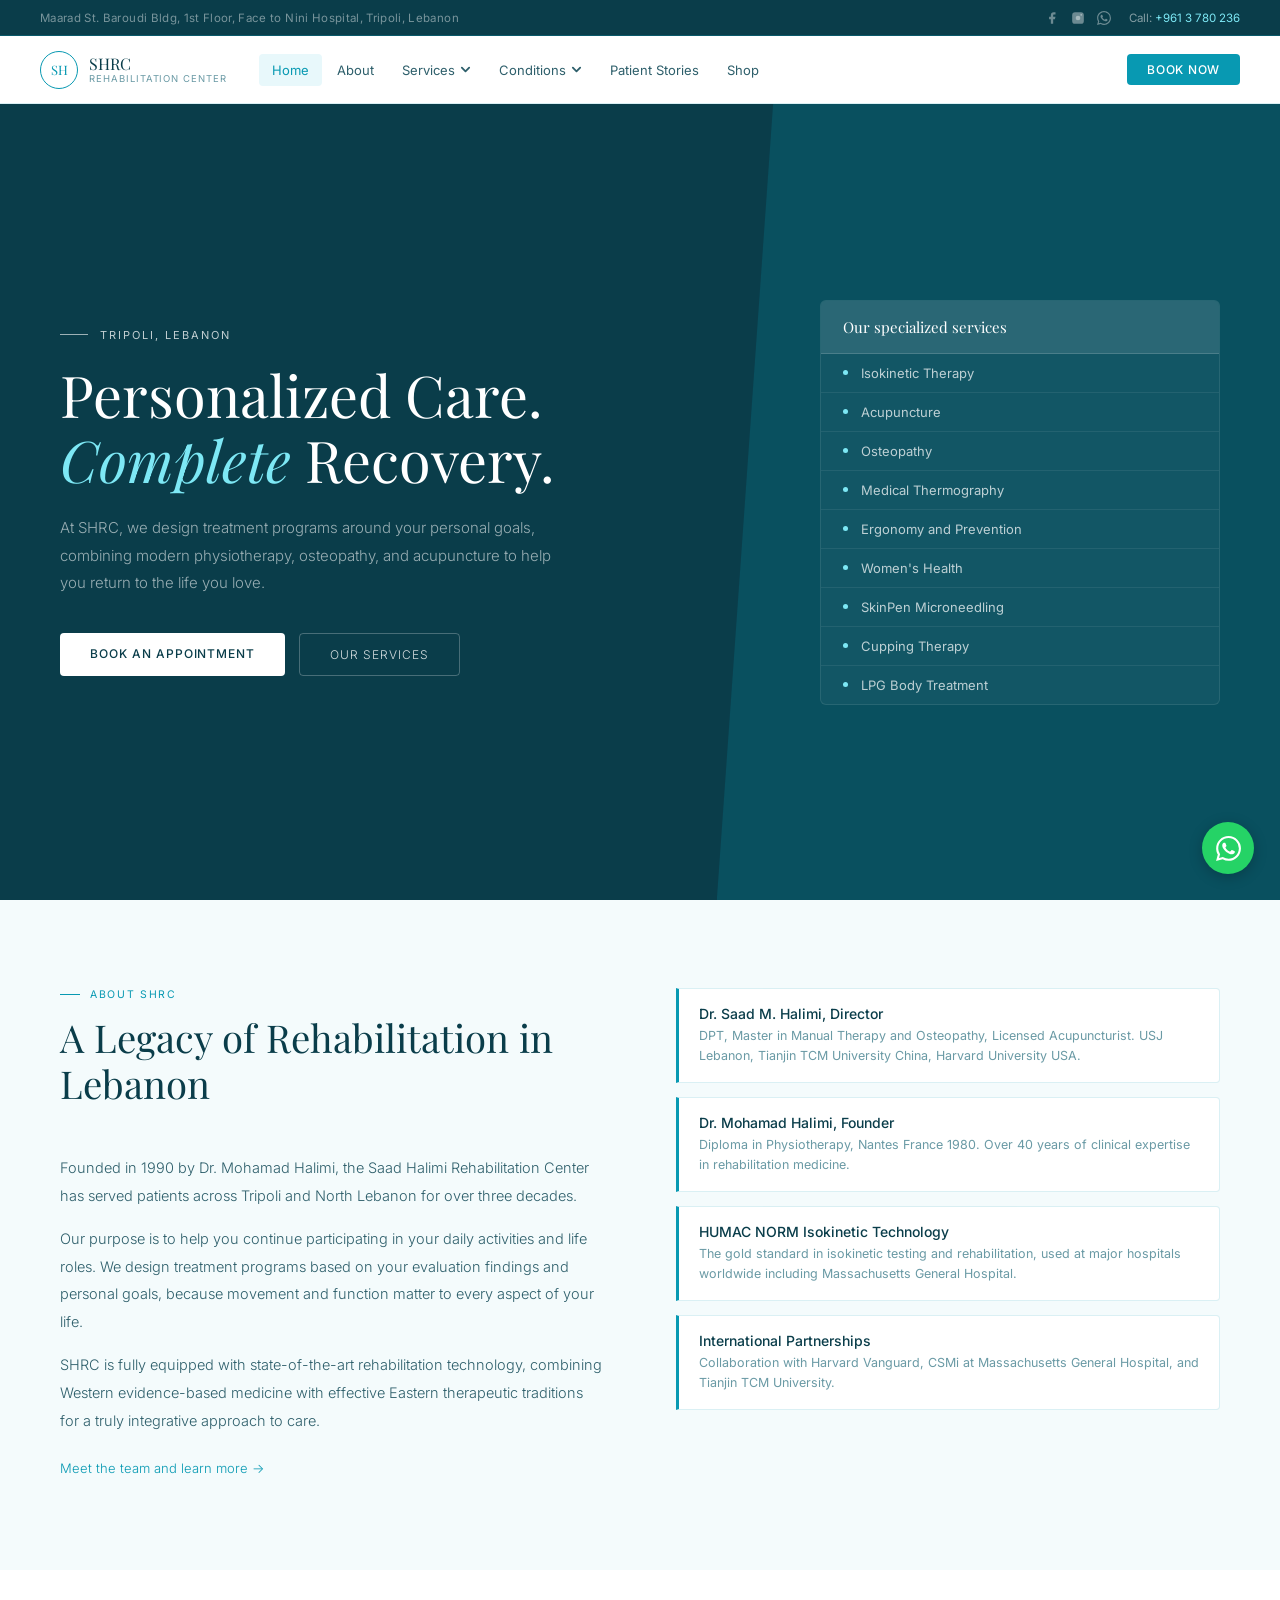
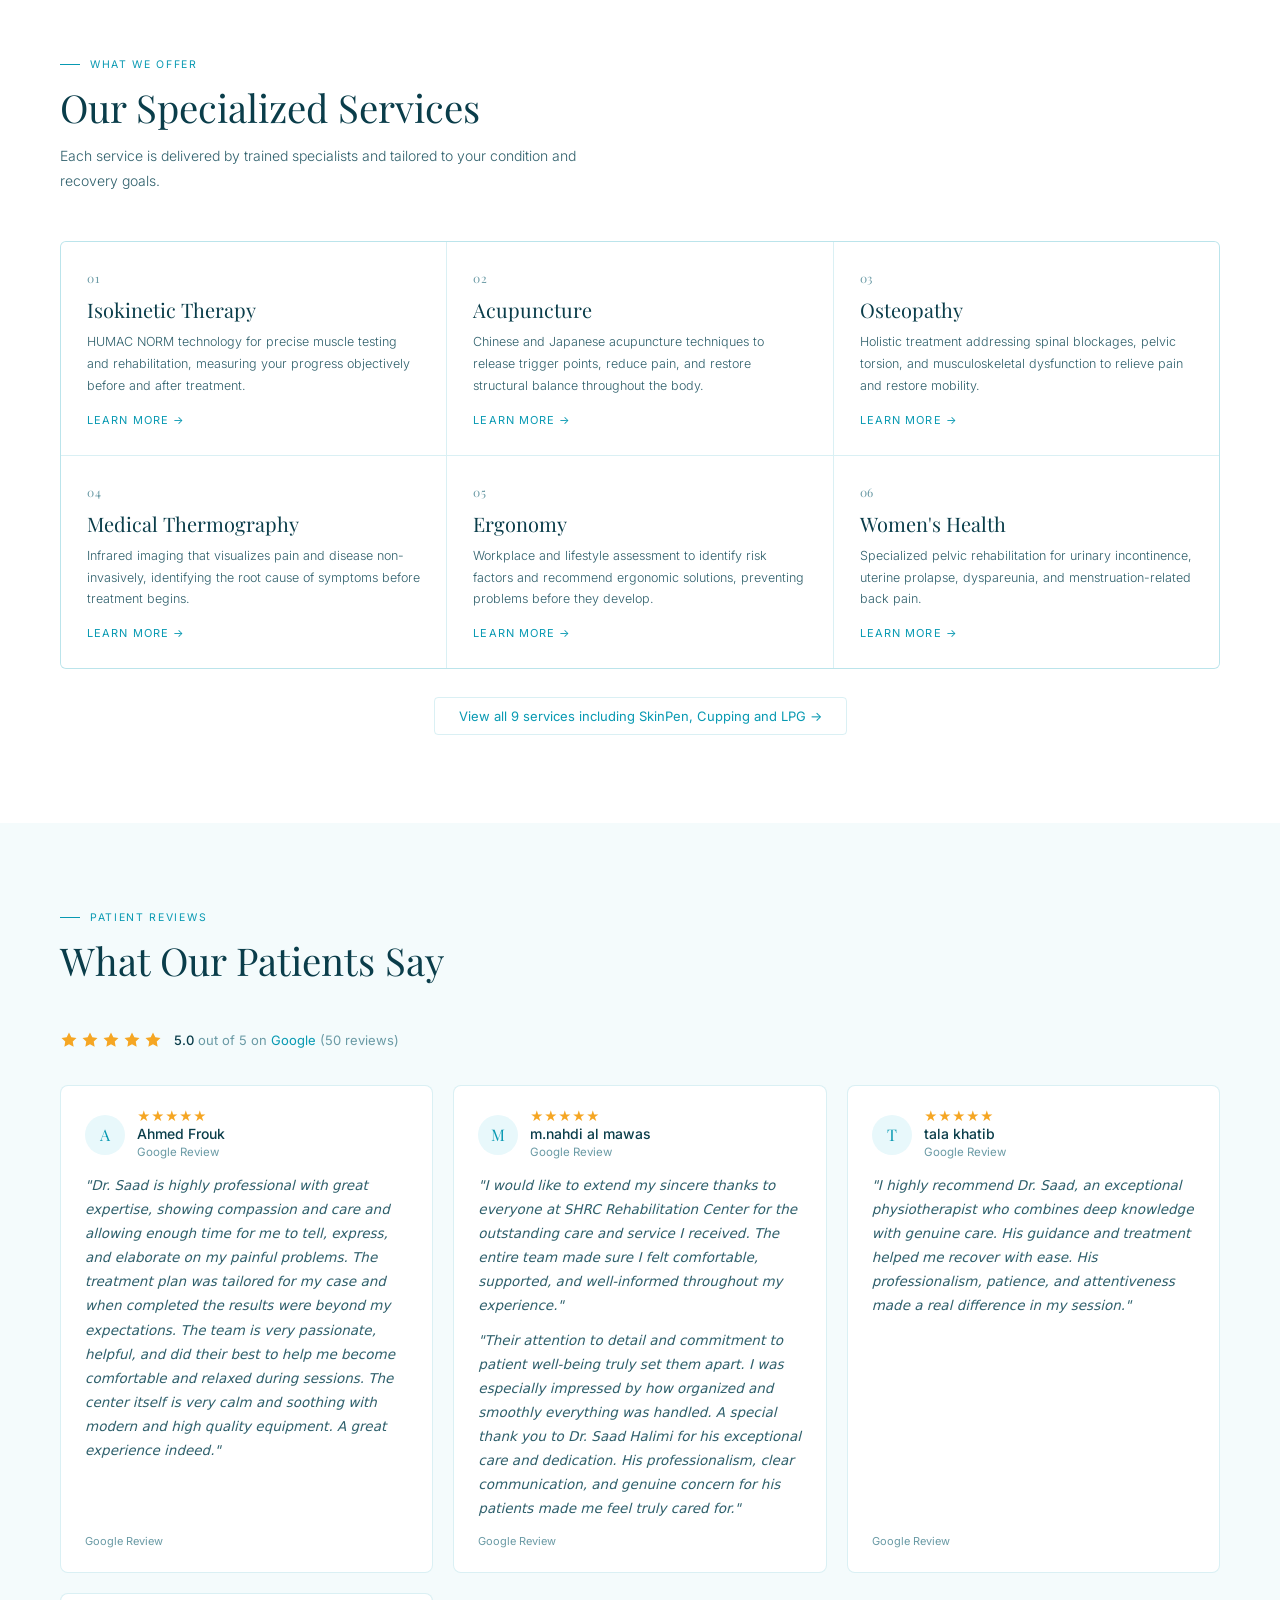
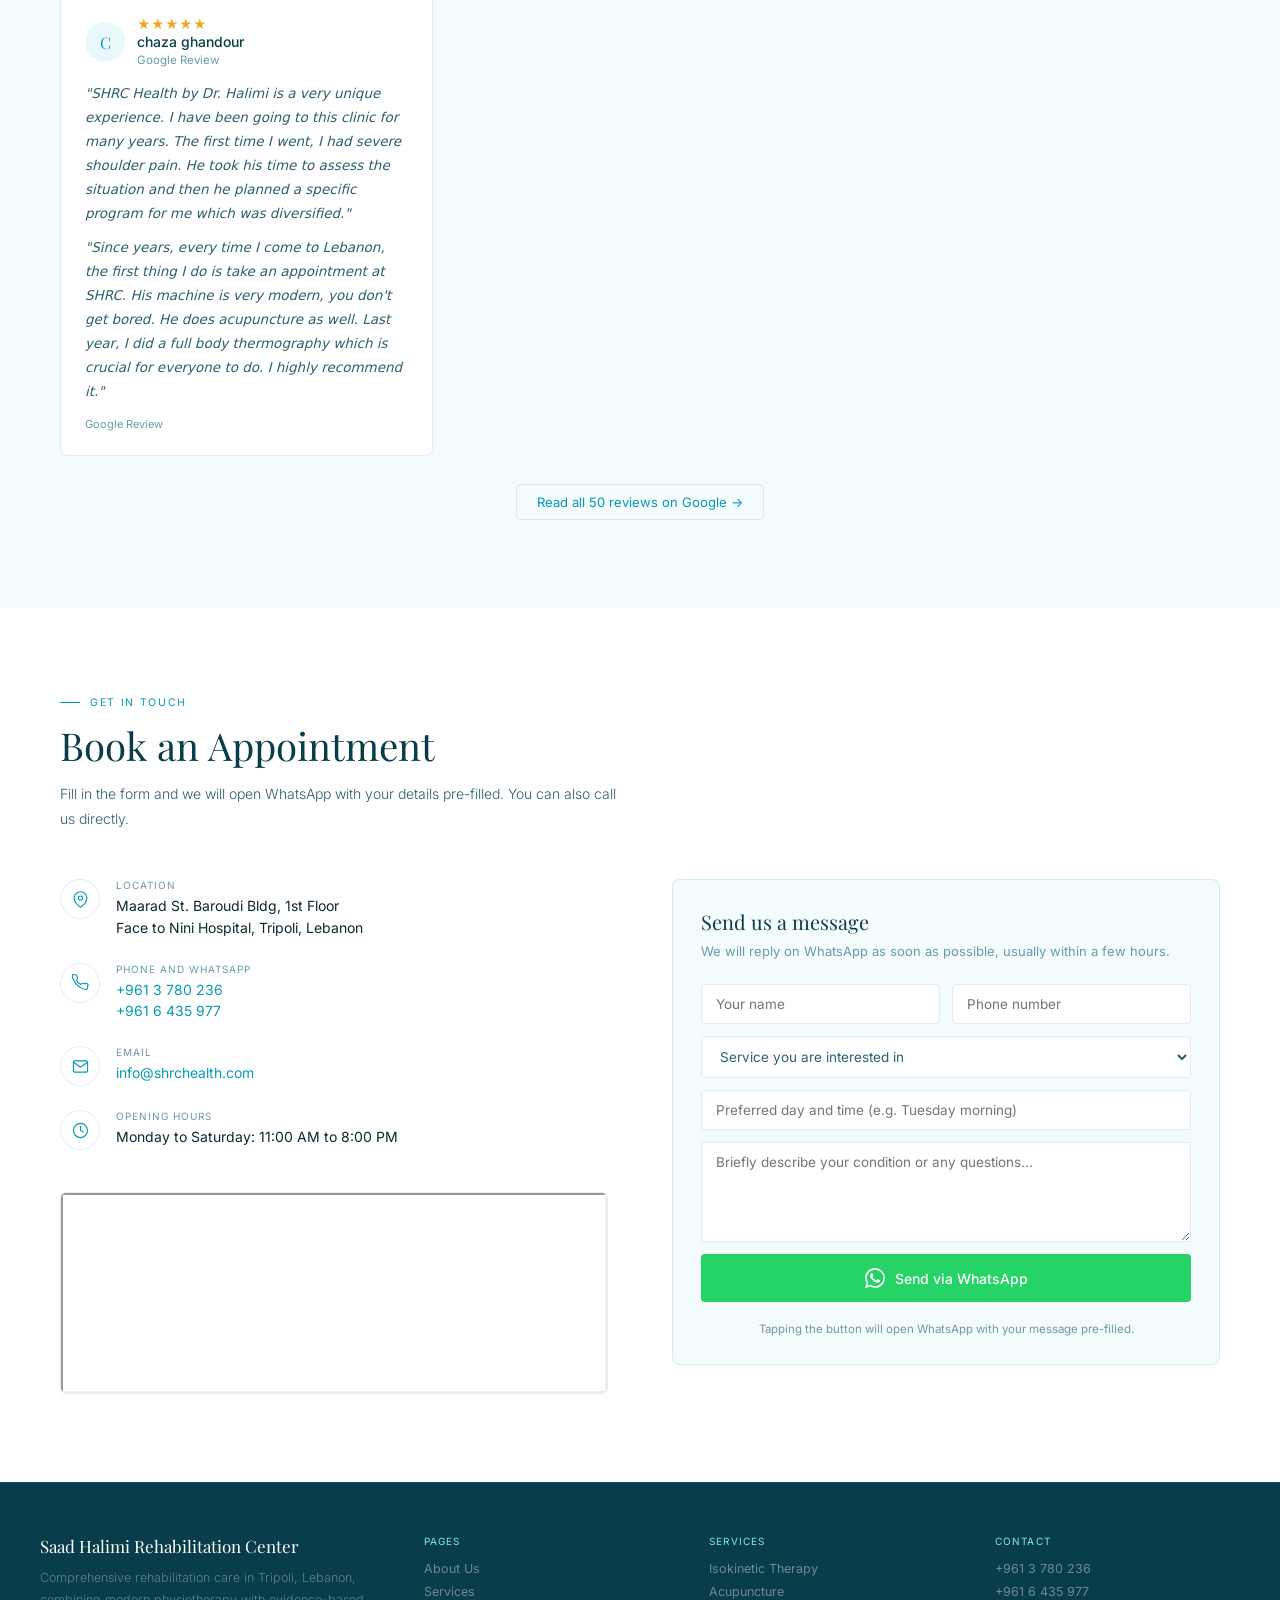
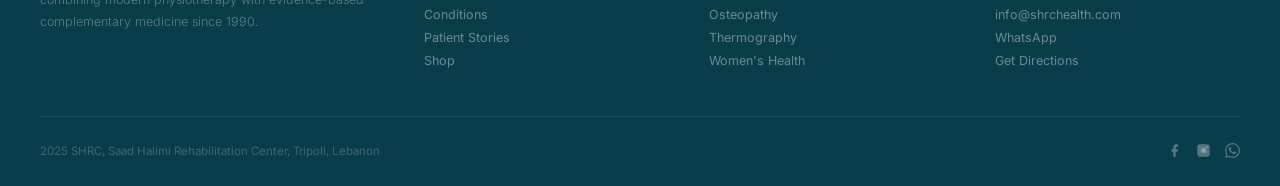
==== commit c5333520: "update reviews" ====
--- a/index.html
+++ b/index.html
@@ -68,9 +68,10 @@
     .review-avatar { width: 40px; height: 40px; border-radius: 50%; background: var(--pale); display: flex; align-items: center; justify-content: center; font-family: var(--serif); font-size: 16px; color: var(--blue); flex-shrink: 0; }
     .review-name { font-size: 14px; font-weight: 500; color: var(--navy); margin-bottom: 3px; }
     .review-date { font-size: 11.5px; color: var(--text-soft); }
-    .review-rstars { display: flex; gap: 2px; margin-bottom: 2px; }
+    .review-rstars { display: flex; gap: 2px; margin-bottom: 2px; color: #f5a623; font-size: 13px; line-height: 1; }
     .review-rstars svg { width: 13px; height: 13px; fill: #f5a623; }
     .review-text { font-size: 13.5px; color: var(--text-mid); line-height: 1.78; font-weight: 300; font-style: italic; flex: 1; }
+    .review-text p + p { margin-top: 10px; }
     .review-source { font-size: 11px; color: var(--text-soft); }
     .reviews-cta { margin-top: 28px; text-align: center; }
     .reviews-cta a { font-size: 13px; color: var(--blue); border: 1px solid var(--border); padding: 9px 20px; border-radius: 4px; display: inline-block; transition: background .2s; }
@@ -264,18 +265,23 @@
     </div>
     <div class="reviews-grid">
       <div class="review-card fade">
-        <div class="review-top"><div class="review-avatar">O</div><div><div class="review-rstars"><svg viewBox="0 0 24 24"><path d="M12 2l3.09 6.26L22 9.27l-5 4.87 1.18 6.88L12 17.77l-6.18 3.25L7 14.14 2 9.27l6.91-1.01L12 2z"/></svg><svg viewBox="0 0 24 24"><path d="M12 2l3.09 6.26L22 9.27l-5 4.87 1.18 6.88L12 17.77l-6.18 3.25L7 14.14 2 9.27l6.91-1.01L12 2z"/></svg><svg viewBox="0 0 24 24"><path d="M12 2l3.09 6.26L22 9.27l-5 4.87 1.18 6.88L12 17.77l-6.18 3.25L7 14.14 2 9.27l6.91-1.01L12 2z"/></svg><svg viewBox="0 0 24 24"><path d="M12 2l3.09 6.26L22 9.27l-5 4.87 1.18 6.88L12 17.77l-6.18 3.25L7 14.14 2 9.27l6.91-1.01L12 2z"/></svg><svg viewBox="0 0 24 24"><path d="M12 2l3.09 6.26L22 9.27l-5 4.87 1.18 6.88L12 17.77l-6.18 3.25L7 14.14 2 9.27l6.91-1.01L12 2z"/></svg></div><div class="review-name">Olga Fleonova</div><div class="review-date">English Literature Professor, UOB</div></div></div>
-        <div class="review-text">"Whenever my family or I need rehabilitation, SHRC is our unquestionable choice. It offers a unique combination of Western and Eastern approaches, which has always worked effectively for us."</div>
+        <div class="review-top"><div class="review-avatar">A</div><div><div class="review-rstars">&#9733;&#9733;&#9733;&#9733;&#9733;</div><div class="review-name">Ahmed Frouk</div><div class="review-date">Google Review</div></div></div>
+        <div class="review-text">"Dr. Saad is highly professional with great expertise, showing compassion and care and allowing enough time for me to tell, express, and elaborate on my painful problems. The treatment plan was tailored for my case and when completed the results were beyond my expectations. The team is very passionate, helpful, and did their best to help me become comfortable and relaxed during sessions. The center itself is very calm and soothing with modern and high quality equipment. A great experience indeed."</div>
         <div class="review-source">Google Review</div>
       </div>
       <div class="review-card fade" style="transition-delay:.07s">
-        <div class="review-top"><div class="review-avatar">P</div><div><div class="review-rstars"><svg viewBox="0 0 24 24"><path d="M12 2l3.09 6.26L22 9.27l-5 4.87 1.18 6.88L12 17.77l-6.18 3.25L7 14.14 2 9.27l6.91-1.01L12 2z"/></svg><svg viewBox="0 0 24 24"><path d="M12 2l3.09 6.26L22 9.27l-5 4.87 1.18 6.88L12 17.77l-6.18 3.25L7 14.14 2 9.27l6.91-1.01L12 2z"/></svg><svg viewBox="0 0 24 24"><path d="M12 2l3.09 6.26L22 9.27l-5 4.87 1.18 6.88L12 17.77l-6.18 3.25L7 14.14 2 9.27l6.91-1.01L12 2z"/></svg><svg viewBox="0 0 24 24"><path d="M12 2l3.09 6.26L22 9.27l-5 4.87 1.18 6.88L12 17.77l-6.18 3.25L7 14.14 2 9.27l6.91-1.01L12 2z"/></svg><svg viewBox="0 0 24 24"><path d="M12 2l3.09 6.26L22 9.27l-5 4.87 1.18 6.88L12 17.77l-6.18 3.25L7 14.14 2 9.27l6.91-1.01L12 2z"/></svg></div><div class="review-name">Patient review</div><div class="review-date">Google Review</div></div></div>
-        <div class="review-text">"Replace this with a real review from your Google Business profile. Copy and paste the patient name and their exact words here."</div>
+        <div class="review-top"><div class="review-avatar">M</div><div><div class="review-rstars">&#9733;&#9733;&#9733;&#9733;&#9733;</div><div class="review-name">m.nahdi al mawas</div><div class="review-date">Google Review</div></div></div>
+        <div class="review-text"><p>"I would like to extend my sincere thanks to everyone at SHRC Rehabilitation Center for the outstanding care and service I received. The entire team made sure I felt comfortable, supported, and well-informed throughout my experience."</p><p>"Their attention to detail and commitment to patient well-being truly set them apart. I was especially impressed by how organized and smoothly everything was handled. A special thank you to Dr. Saad Halimi for his exceptional care and dedication. His professionalism, clear communication, and genuine concern for his patients made me feel truly cared for."</p></div>
         <div class="review-source">Google Review</div>
       </div>
       <div class="review-card fade" style="transition-delay:.14s">
-        <div class="review-top"><div class="review-avatar">P</div><div><div class="review-rstars"><svg viewBox="0 0 24 24"><path d="M12 2l3.09 6.26L22 9.27l-5 4.87 1.18 6.88L12 17.77l-6.18 3.25L7 14.14 2 9.27l6.91-1.01L12 2z"/></svg><svg viewBox="0 0 24 24"><path d="M12 2l3.09 6.26L22 9.27l-5 4.87 1.18 6.88L12 17.77l-6.18 3.25L7 14.14 2 9.27l6.91-1.01L12 2z"/></svg><svg viewBox="0 0 24 24"><path d="M12 2l3.09 6.26L22 9.27l-5 4.87 1.18 6.88L12 17.77l-6.18 3.25L7 14.14 2 9.27l6.91-1.01L12 2z"/></svg><svg viewBox="0 0 24 24"><path d="M12 2l3.09 6.26L22 9.27l-5 4.87 1.18 6.88L12 17.77l-6.18 3.25L7 14.14 2 9.27l6.91-1.01L12 2z"/></svg><svg viewBox="0 0 24 24"><path d="M12 2l3.09 6.26L22 9.27l-5 4.87 1.18 6.88L12 17.77l-6.18 3.25L7 14.14 2 9.27l6.91-1.01L12 2z"/></svg></div><div class="review-name">Patient review</div><div class="review-date">Google Review</div></div></div>
-        <div class="review-text">"Replace this with a real review from your Google Business profile. Copy and paste the patient name and their exact words here."</div>
+        <div class="review-top"><div class="review-avatar">T</div><div><div class="review-rstars">&#9733;&#9733;&#9733;&#9733;&#9733;</div><div class="review-name">tala khatib</div><div class="review-date">Google Review</div></div></div>
+        <div class="review-text">"I highly recommend Dr. Saad, an exceptional physiotherapist who combines deep knowledge with genuine care. His guidance and treatment helped me recover with ease. His professionalism, patience, and attentiveness made a real difference in my session."</div>
+        <div class="review-source">Google Review</div>
+      </div>
+      <div class="review-card fade" style="transition-delay:.21s">
+        <div class="review-top"><div class="review-avatar">C</div><div><div class="review-rstars">&#9733;&#9733;&#9733;&#9733;&#9733;</div><div class="review-name">chaza ghandour</div><div class="review-date">Google Review</div></div></div>
+        <div class="review-text"><p>"SHRC Health by Dr. Halimi is a very unique experience. I have been going to this clinic for many years. The first time I went, I had severe shoulder pain. He took his time to assess the situation and then he planned a specific program for me which was diversified."</p><p>"Since years, every time I come to Lebanon, the first thing I do is take an appointment at SHRC. His machine is very modern, you don't get bored. He does acupuncture as well. Last year, I did a full body thermography which is crucial for everyone to do. I highly recommend it."</p></div>
         <div class="review-source">Google Review</div>
       </div>
     </div>
--- a/style.css
+++ b/style.css
@@ -0,0 +1,115 @@
+:root {
+  --navy:      #0a3d4a;
+  --blue:      #0899b2;
+  --pale:      #e8f8fb;
+  --white:     #ffffff;
+  --gray-bg:   #f4fbfc;
+  --text:      #0d2830;
+  --text-mid:  #2e5f6b;
+  --text-soft: #6a9aa5;
+  --border:    rgba(8,153,178,0.15);
+  --serif: 'Playfair Display', Georgia, serif;
+  --sans:  'Inter', system-ui, sans-serif;
+  --nav-h: 68px;
+}
+*, *::before, *::after { box-sizing: border-box; margin: 0; padding: 0; }
+html { scroll-behavior: smooth; }
+body { font-family: var(--sans); color: var(--text); background: var(--white); overflow-x: hidden; }
+a { text-decoration: none; }
+
+/* TOP BAR */
+.topbar { background: var(--navy); height: 36px; display: flex; align-items: center; justify-content: space-between; padding: 0 40px; border-bottom: 1px solid rgba(8,153,178,0.3); }
+.topbar-left { font-size: 11.5px; color: rgba(255,255,255,0.45); letter-spacing: 0.03em; }
+.topbar-right { display: flex; align-items: center; gap: 18px; }
+.tb-socials { display: flex; gap: 12px; }
+.tb-socials a { color: rgba(255,255,255,0.4); transition: color .2s; display: flex; align-items: center; }
+.tb-socials a:hover { color: #7de8f5; }
+.tb-socials svg { width: 14px; height: 14px; fill: currentColor; }
+.tb-phone { font-size: 11.5px; color: rgba(255,255,255,0.5); }
+.tb-phone a { color: #7de8f5; }
+
+/* NAV */
+nav { position: sticky; top: 0; z-index: 200; height: var(--nav-h); background: var(--white); border-bottom: 1px solid var(--border); display: flex; align-items: center; padding: 0 40px; gap: 32px; }
+.nav-logo { display: flex; align-items: center; gap: 11px; flex-shrink: 0; }
+.nav-logo-badge { width: 38px; height: 38px; border-radius: 50%; border: 1.5px solid var(--blue); display: flex; align-items: center; justify-content: center; font-family: var(--serif); font-size: 13px; color: var(--blue); }
+.nav-logo-name { font-family: var(--serif); font-size: 16px; color: var(--navy); line-height: 1.1; }
+.nav-logo-sub { font-size: 9.5px; color: var(--text-soft); letter-spacing: 0.1em; text-transform: uppercase; }
+.nav-menu { display: flex; align-items: center; gap: 2px; flex: 1; }
+.nav-item { position: relative; }
+.nav-link { display: flex; align-items: center; gap: 5px; padding: 8px 13px; border-radius: 4px; font-size: 13px; color: var(--text-mid); transition: color .2s, background .2s; cursor: pointer; white-space: nowrap; }
+.nav-link:hover, .nav-link.active { color: var(--blue); background: var(--pale); }
+.nav-link svg { width: 11px; height: 11px; fill: none; stroke: currentColor; stroke-width: 2; }
+.dropdown { display: none; position: absolute; top: calc(100% + 6px); left: 0; background: var(--white); border: 1px solid var(--border); border-radius: 6px; min-width: 220px; box-shadow: 0 8px 24px rgba(0,0,0,0.08); z-index: 300; padding: 8px 0; }
+.nav-item:hover .dropdown { display: block; }
+.dropdown a { display: block; padding: 9px 20px; font-size: 13px; color: var(--text-mid); transition: background .15s, color .15s; }
+.dropdown a:hover { background: var(--pale); color: var(--blue); }
+.dd-label { padding: 6px 20px 3px; font-size: 10px; letter-spacing: 0.1em; text-transform: uppercase; color: var(--text-soft); }
+.dd-hr { border: none; border-top: 1px solid var(--border); margin: 6px 0; }
+.nav-actions { margin-left: auto; }
+.btn-book { background: var(--blue); color: var(--white); padding: 8px 20px; border-radius: 4px; font-size: 12px; font-weight: 500; letter-spacing: 0.06em; text-transform: uppercase; transition: background .2s; white-space: nowrap; display: inline-block; }
+.btn-book:hover { background: var(--navy); }
+.hamburger { display: none; flex-direction: column; gap: 5px; cursor: pointer; padding: 4px; }
+.hamburger span { display: block; width: 22px; height: 1.5px; background: var(--text); }
+.mobile-nav { display: none; flex-direction: column; position: absolute; top: var(--nav-h); left: 0; right: 0; background: var(--white); border-bottom: 1px solid var(--border); padding: 12px 24px; z-index: 199; }
+.mobile-nav.open { display: flex; }
+.mobile-nav a { padding: 11px 0; font-size: 14px; color: var(--text-mid); border-bottom: 1px solid var(--border); }
+.mobile-nav a:last-child { border-bottom: none; }
+
+/* PAGE HERO (subpages) */
+.page-hero { background: var(--navy); padding: 64px 40px 52px; position: relative; overflow: hidden; }
+.page-hero::after { content: ''; position: absolute; top: 0; right: 0; bottom: 0; width: 35%; background: rgba(8,153,178,0.15); clip-path: polygon(15% 0, 100% 0, 100% 100%, 0% 100%); }
+.page-hero-inner { max-width: 1160px; margin: 0 auto; position: relative; z-index: 1; }
+.breadcrumb { font-size: 12px; color: rgba(255,255,255,0.38); margin-bottom: 18px; display: flex; align-items: center; gap: 8px; }
+.breadcrumb a { color: rgba(255,255,255,0.38); transition: color .2s; }
+.breadcrumb a:hover { color: #7de8f5; }
+.page-eyebrow { font-size: 11px; letter-spacing: 0.16em; text-transform: uppercase; color: #7de8f5; margin-bottom: 14px; display: flex; align-items: center; gap: 10px; }
+.page-eyebrow::before { content: ''; width: 20px; height: 1px; background: #7de8f5; }
+.page-title { font-family: var(--serif); font-size: clamp(28px, 4vw, 48px); font-weight: 400; color: var(--white); line-height: 1.15; }
+.page-title em { font-style: italic; color: #7de8f5; }
+
+/* SECTIONS */
+.sec { padding: 88px 40px; }
+.sec-inner { max-width: 1160px; margin: 0 auto; }
+.sec-hd { margin-bottom: 48px; }
+.eyebrow { font-size: 10.5px; letter-spacing: 0.16em; text-transform: uppercase; color: var(--blue); margin-bottom: 13px; display: flex; align-items: center; gap: 10px; }
+.eyebrow::before { content: ''; width: 20px; height: 1px; background: var(--blue); }
+.sec-title { font-family: var(--serif); font-size: clamp(26px, 3vw, 40px); font-weight: 400; color: var(--navy); line-height: 1.2; }
+.sec-sub { font-size: 14px; color: var(--text-mid); line-height: 1.8; margin-top: 13px; max-width: 560px; font-weight: 300; }
+
+/* FOOTER */
+footer { background: var(--navy); padding: 52px 40px 28px; border-top: 1px solid rgba(8,153,178,0.25); }
+.ft-top { display: grid; grid-template-columns: 1.4fr 1fr 1fr 1fr; gap: 40px; padding-bottom: 40px; border-bottom: 1px solid rgba(255,255,255,0.07); margin-bottom: 26px; }
+.ft-brand { font-family: var(--serif); font-size: 17px; color: var(--white); margin-bottom: 10px; }
+.ft-desc { font-size: 12.5px; color: rgba(255,255,255,0.35); line-height: 1.75; font-weight: 300; }
+.ft-col-title { font-size: 10px; letter-spacing: .12em; text-transform: uppercase; color: #7de8f5; margin-bottom: 14px; }
+.ft-col a { display: block; font-size: 12.5px; color: rgba(255,255,255,0.4); margin-bottom: 8px; transition: color .2s; }
+.ft-col a:hover { color: var(--white); }
+.ft-bottom { display: flex; justify-content: space-between; align-items: center; flex-wrap: wrap; gap: 10px; }
+.ft-copy { font-size: 11.5px; color: rgba(255,255,255,0.22); }
+.ft-soc { display: flex; gap: 14px; }
+.ft-soc a { color: rgba(255,255,255,0.3); transition: color .2s; display: flex; }
+.ft-soc a:hover { color: #7de8f5; }
+.ft-soc svg { width: 15px; height: 15px; fill: currentColor; }
+
+/* WA FLOAT */
+.wa-float { position: fixed; bottom: 26px; right: 26px; z-index: 500; width: 52px; height: 52px; border-radius: 50%; background: #25d366; display: flex; align-items: center; justify-content: center; box-shadow: 0 3px 14px rgba(0,0,0,0.22); transition: transform .2s; }
+.wa-float:hover { transform: scale(1.07); }
+.wa-float svg { width: 25px; height: 25px; fill: white; }
+
+/* FADE */
+.fade { opacity: 0; transform: translateY(20px); transition: opacity .55s ease, transform .55s ease; }
+.fade.on { opacity: 1; transform: none; }
+
+/* RESPONSIVE */
+@media (max-width: 1000px) {
+  .topbar, nav { padding: 0 20px; }
+  .nav-menu { display: none; }
+  .hamburger { display: flex; }
+  .sec { padding: 60px 20px; }
+  .page-hero { padding: 48px 20px 40px; }
+  .ft-top { grid-template-columns: 1fr 1fr; }
+}
+@media (max-width: 600px) {
+  .topbar { display: none; }
+  .ft-top { grid-template-columns: 1fr; }
+}
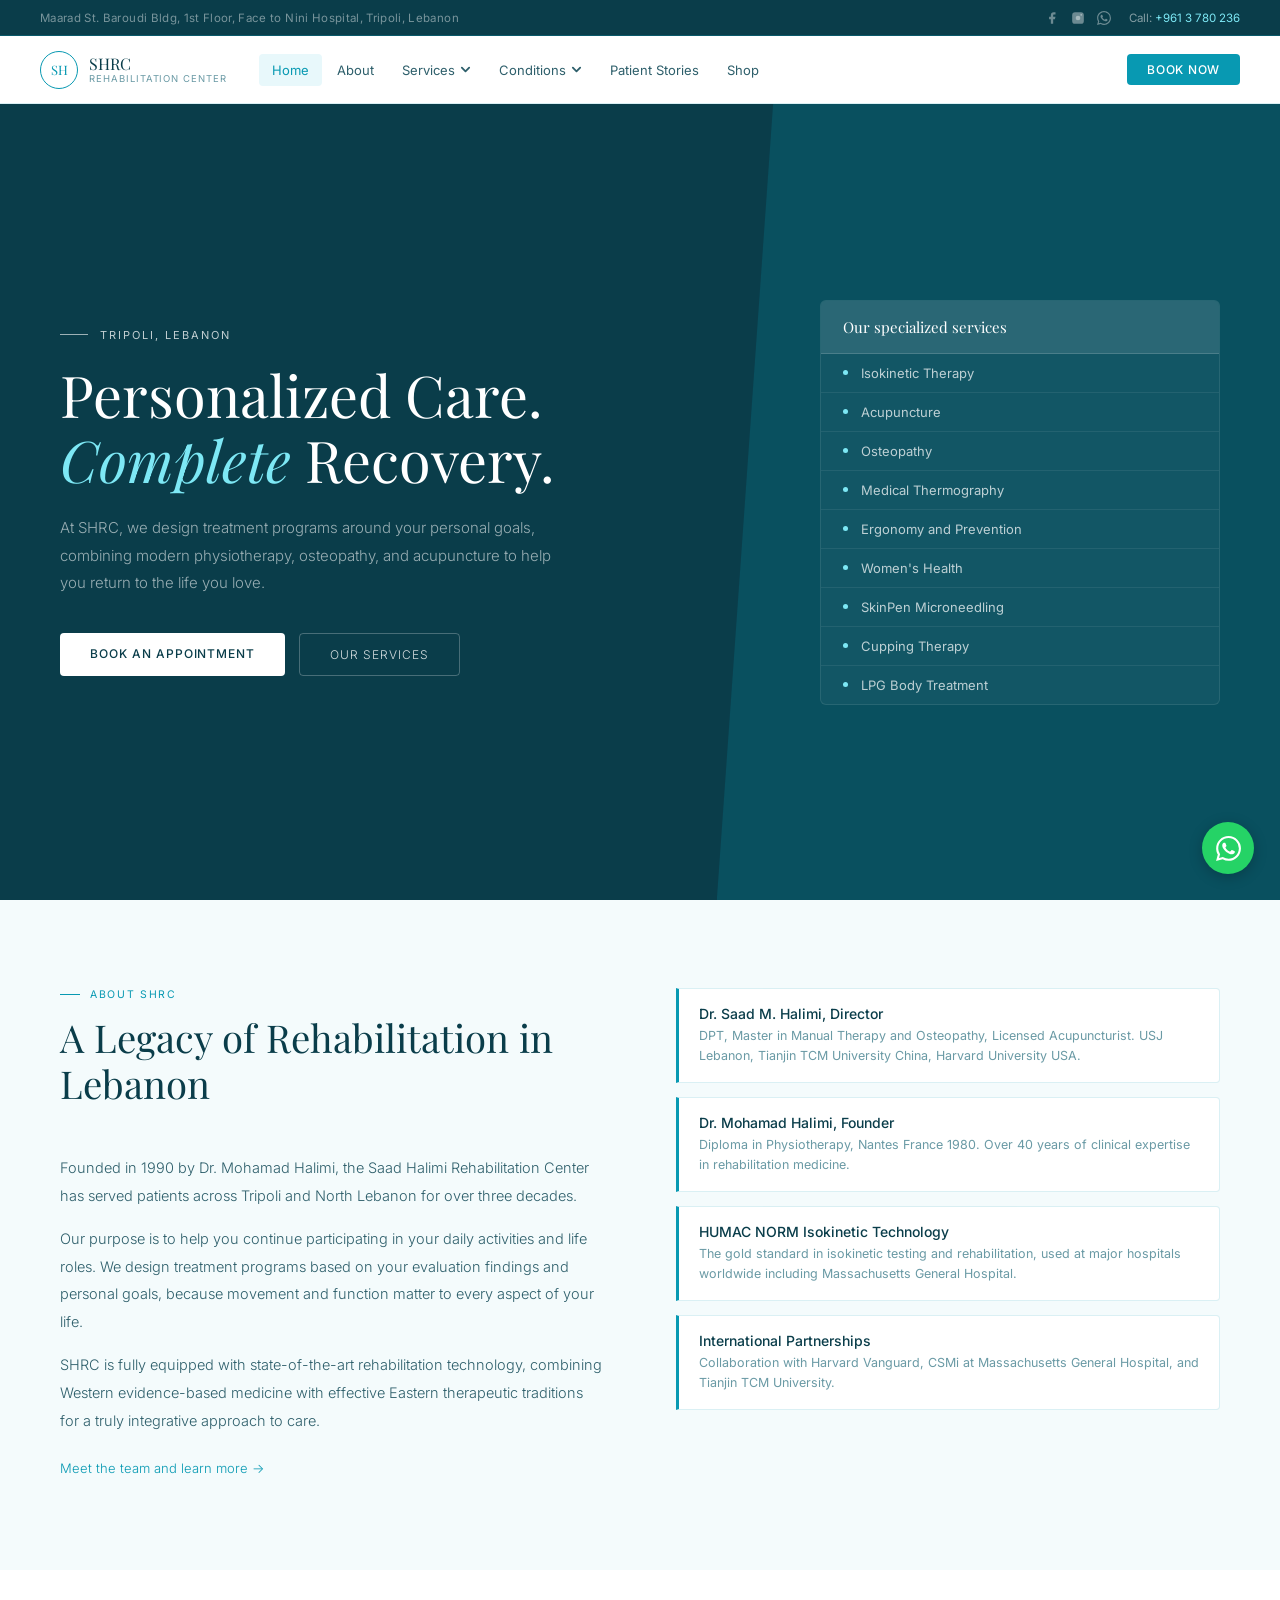
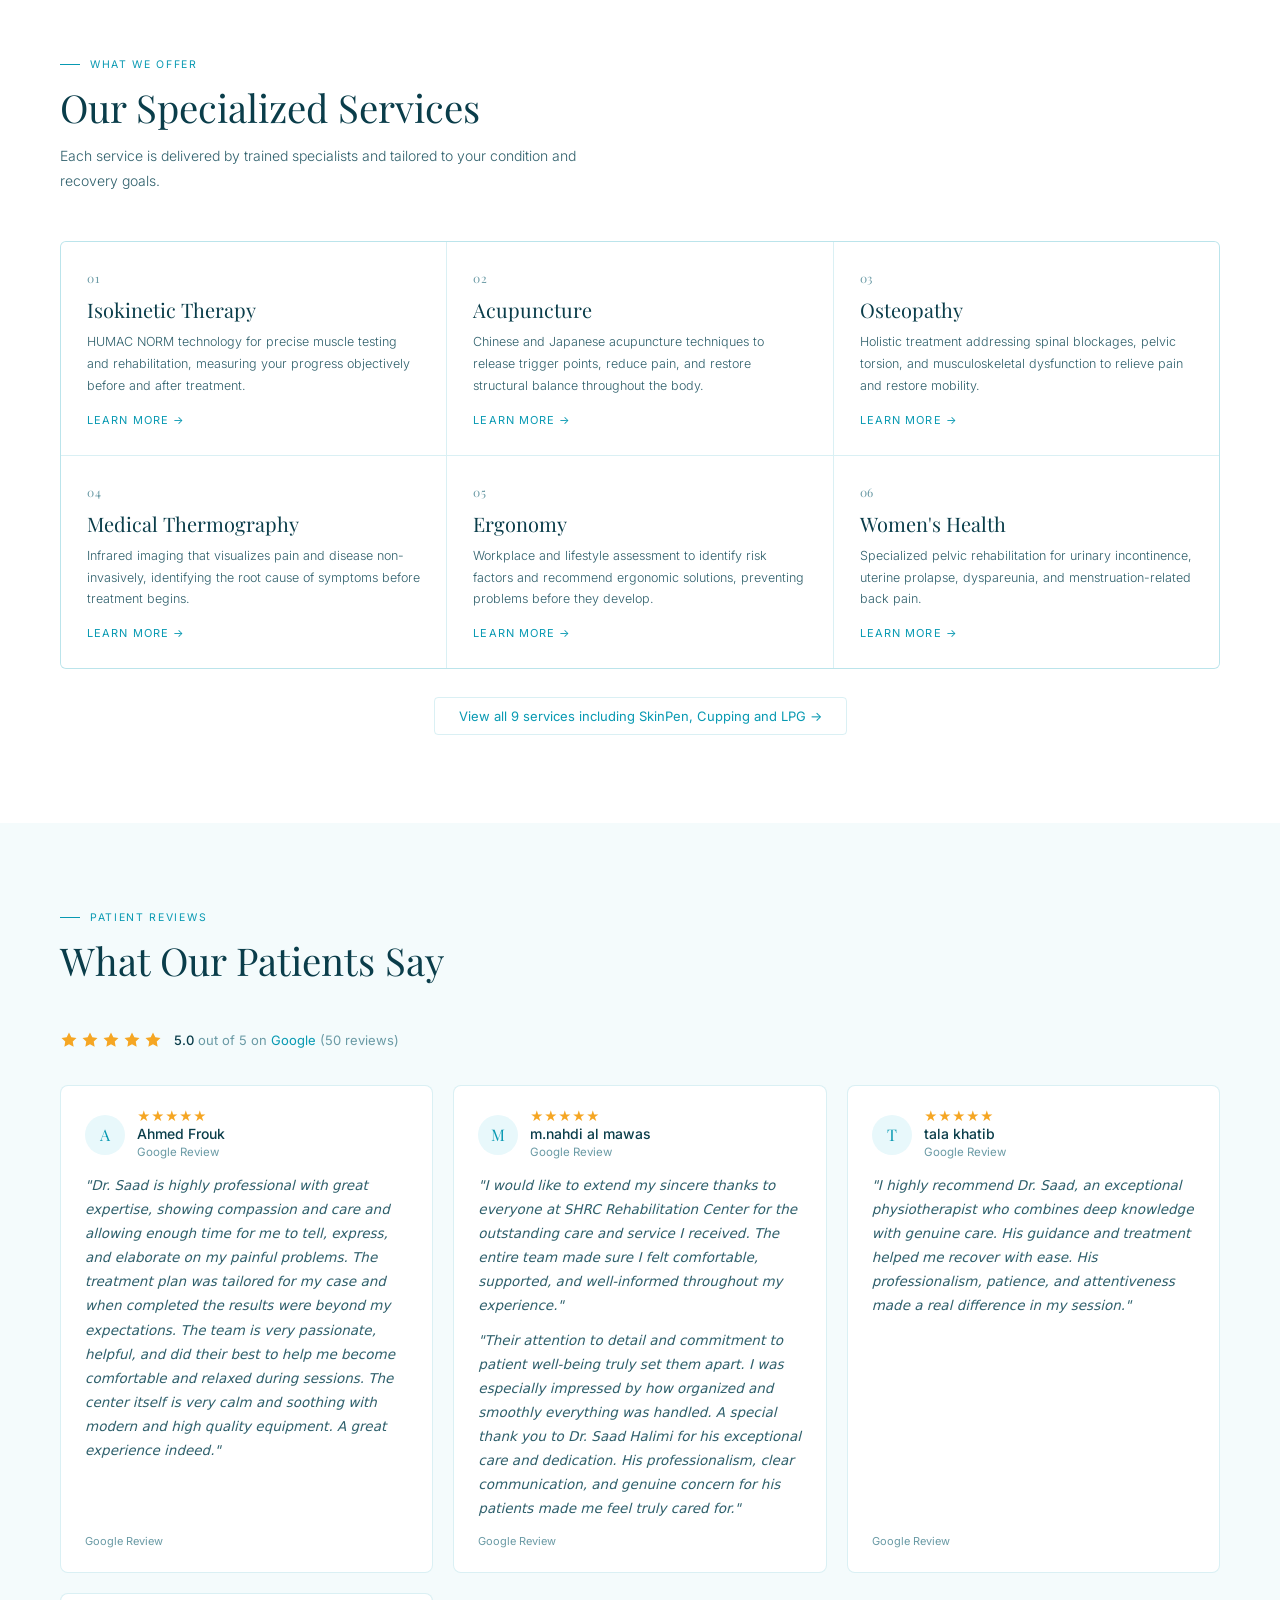
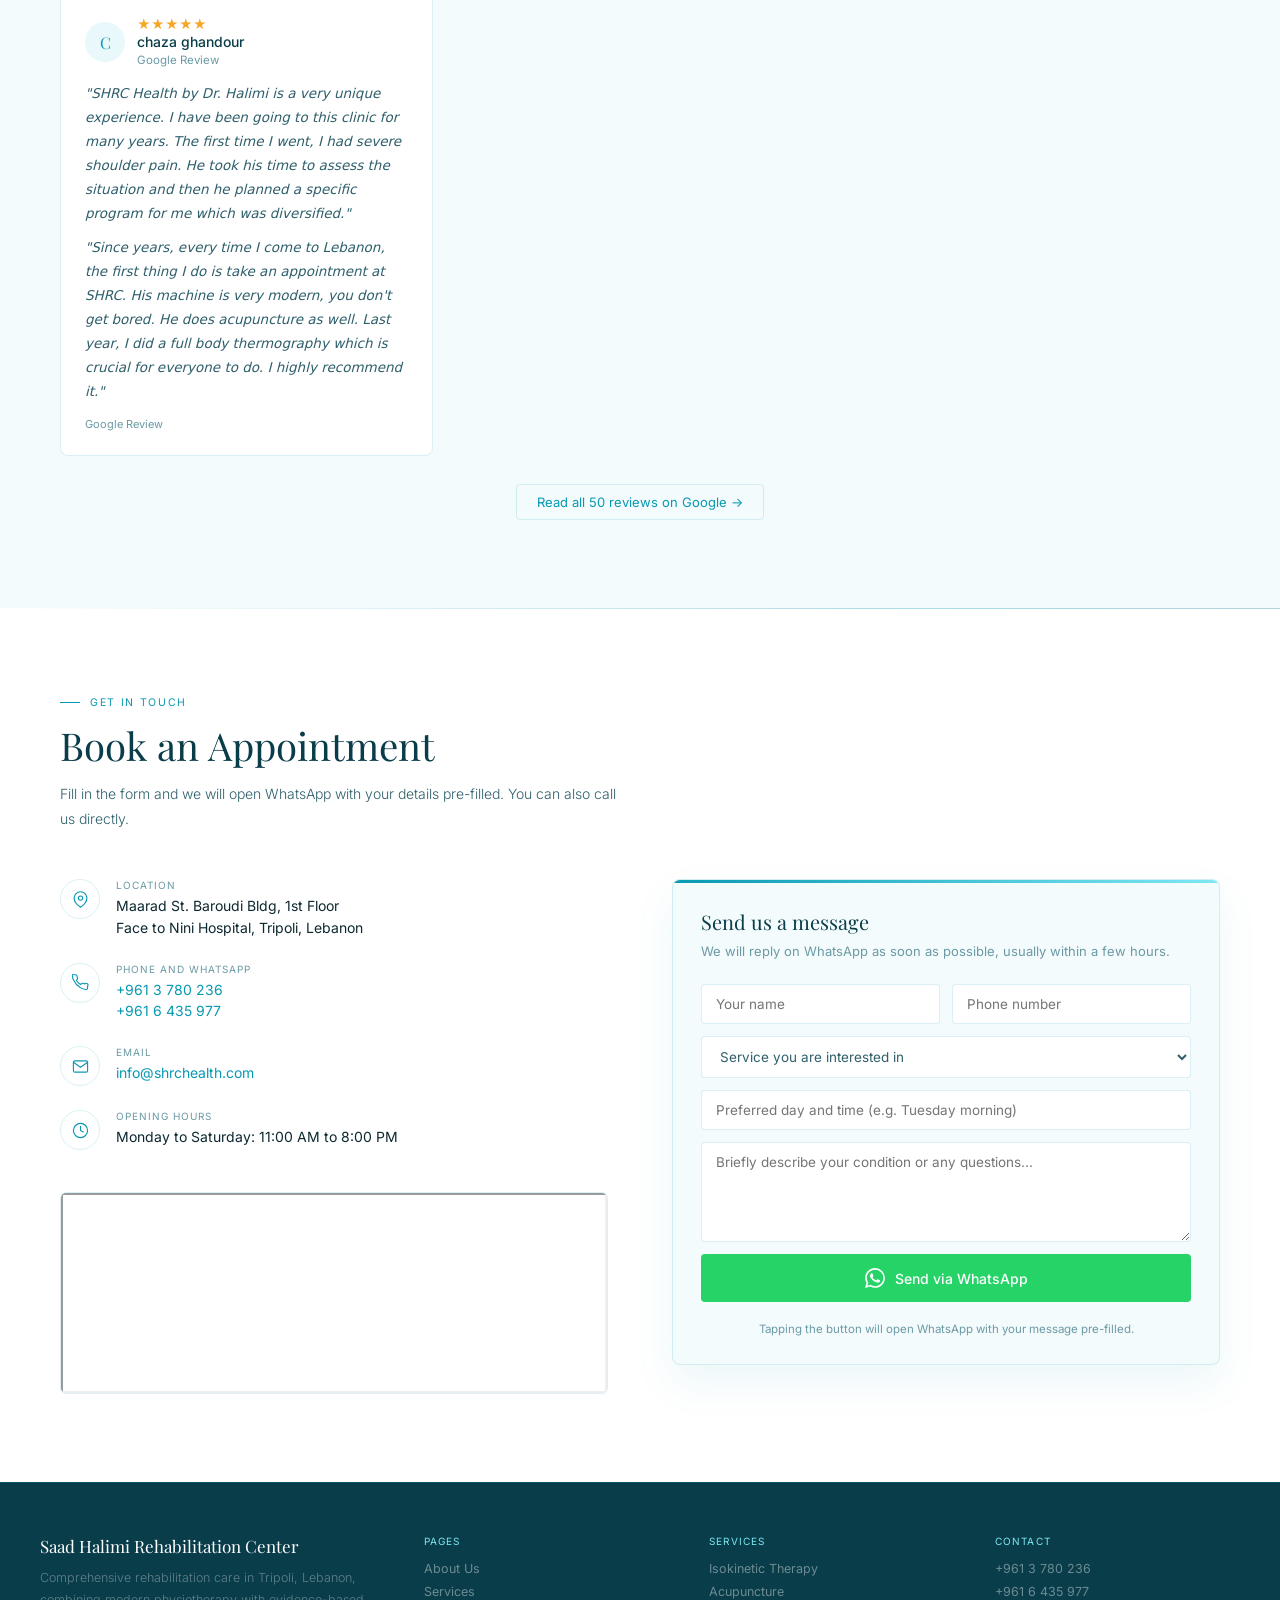
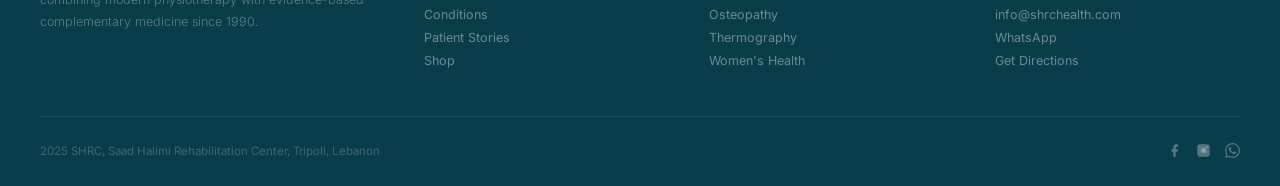
==== commit c68da441: "animation" ====
--- a/index.html
+++ b/index.html
@@ -78,7 +78,18 @@
     .reviews-cta a:hover { background: var(--pale); }
 
     /* BOOKING */
-    .booking { background: var(--white); }
+    @keyframes bookingAccent {
+      0% { background-position: 0% 50%; }
+      50% { background-position: 100% 50%; }
+      100% { background-position: 0% 50%; }
+    }
+    .booking { background: var(--white); position: relative; overflow: hidden; }
+    .anchor-alias { position: absolute; top: calc(-1 * var(--nav-h)); width: 1px; height: 1px; pointer-events: none; }
+    .booking::before { content: ''; position: absolute; top: 0; left: 0; right: 0; height: 1px; background: linear-gradient(90deg, transparent, rgba(8,153,178,.35), rgba(10,61,74,.28), transparent); background-size: 220% 100%; animation: bookingAccent 8s ease-in-out infinite; }
+    .booking .sec-inner { position: relative; z-index: 1; }
+    .booking .info-list.fade { transform: translateX(-24px); }
+    .booking .wa-form-wrap.fade { transform: translateX(24px); }
+    .booking .fade.on { transform: none; }
     .booking-grid { display: grid; grid-template-columns: 1fr 1fr; gap: 64px; align-items: start; }
     .info-list { display: flex; flex-direction: column; gap: 24px; }
     .info-row { display: flex; gap: 16px; align-items: flex-start; }
@@ -89,7 +100,8 @@
     .info-val a { color: var(--blue); }
     .map-wrap { margin-top: 18px; border-radius: 6px; overflow: hidden; border: 1px solid var(--border); }
     .map-wrap iframe { display: block; width: 100%; height: 200px; }
-    .wa-form-wrap { background: var(--gray-bg); border: 1px solid var(--border); border-radius: 8px; padding: 28px; }
+    .wa-form-wrap { background: var(--gray-bg); border: 1px solid var(--border); border-radius: 8px; padding: 28px; position: relative; overflow: hidden; box-shadow: 0 18px 40px rgba(8,153,178,.08); }
+    .wa-form-wrap::before { content: ''; position: absolute; top: 0; left: 0; right: 0; height: 3px; background: linear-gradient(90deg, var(--blue), #7de8f5, var(--navy)); background-size: 200% 100%; animation: bookingAccent 7s ease-in-out infinite; }
     .wa-form-title { font-family: var(--serif); font-size: 20px; color: var(--navy); margin-bottom: 6px; }
     .wa-form-sub { font-size: 13px; color: var(--text-soft); margin-bottom: 22px; line-height: 1.6; }
     .wa-form { display: flex; flex-direction: column; gap: 12px; }
@@ -103,11 +115,17 @@
     .wa-submit-btn svg { width: 20px; height: 20px; fill: white; flex-shrink: 0; }
     .wa-note { font-size: 11.5px; color: var(--text-soft); text-align: center; margin-top: 8px; }
 
+    @media (prefers-reduced-motion: reduce) {
+      .booking::before, .wa-form-wrap::before { animation: none; }
+      .booking .info-list.fade, .booking .wa-form-wrap.fade { transform: translateY(20px); }
+    }
+
     @media (max-width: 1000px) {
       .hero { padding: 60px 20px; }
       .hero-inner { grid-template-columns: 1fr; }
       .hero-panel { display: none; }
       .about-grid, .booking-grid { grid-template-columns: 1fr; gap: 36px; }
+      .booking .info-list.fade, .booking .wa-form-wrap.fade { transform: translateY(20px); }
       .svc-grid { grid-template-columns: repeat(2,1fr); }
       .reviews-grid { grid-template-columns: 1fr 1fr; }
     }
@@ -291,6 +309,7 @@
 
 <!-- BOOKING -->
 <section class="sec booking" id="booking">
+  <span class="anchor-alias" id="contact" aria-hidden="true"></span>
   <div class="sec-inner">
     <div class="sec-hd fade"><div class="eyebrow">Get In Touch</div><h2 class="sec-title">Book an Appointment</h2><p class="sec-sub">Fill in the form and we will open WhatsApp with your details pre-filled. You can also call us directly.</p></div>
     <div class="booking-grid">
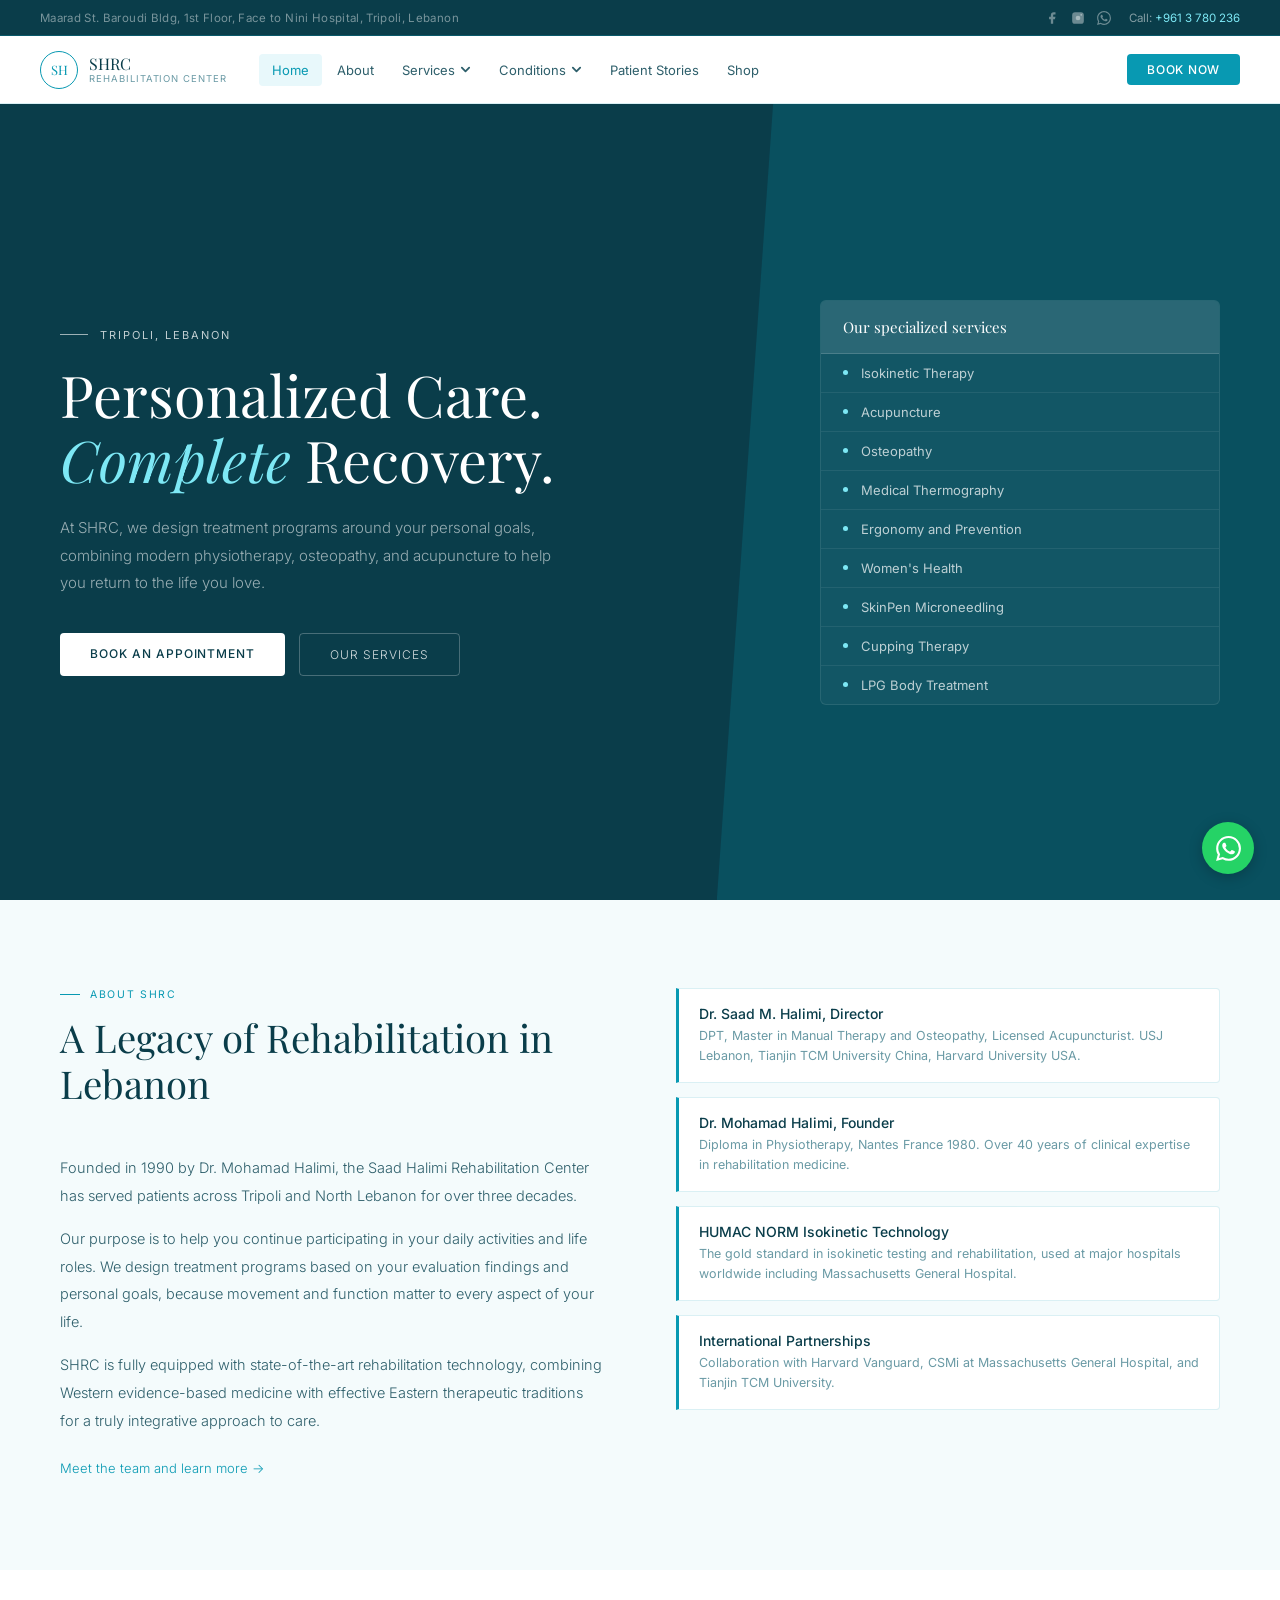
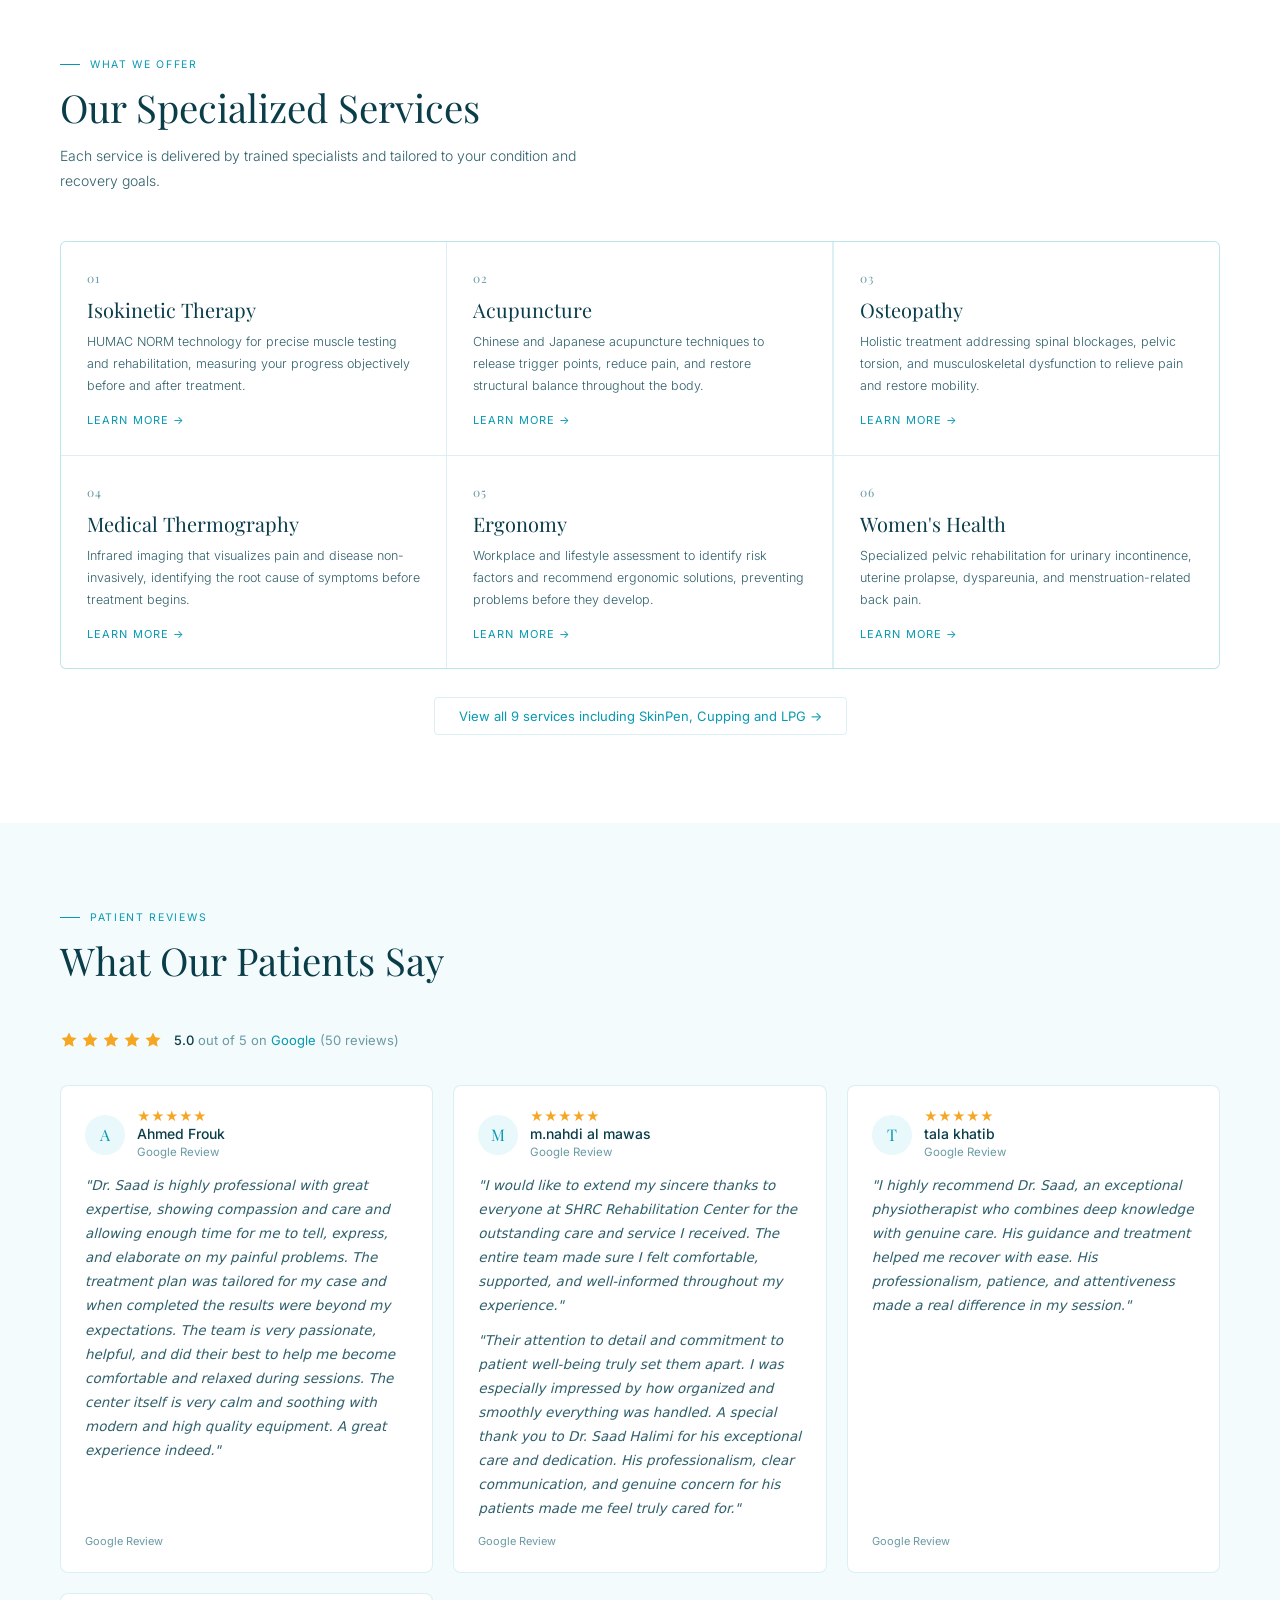
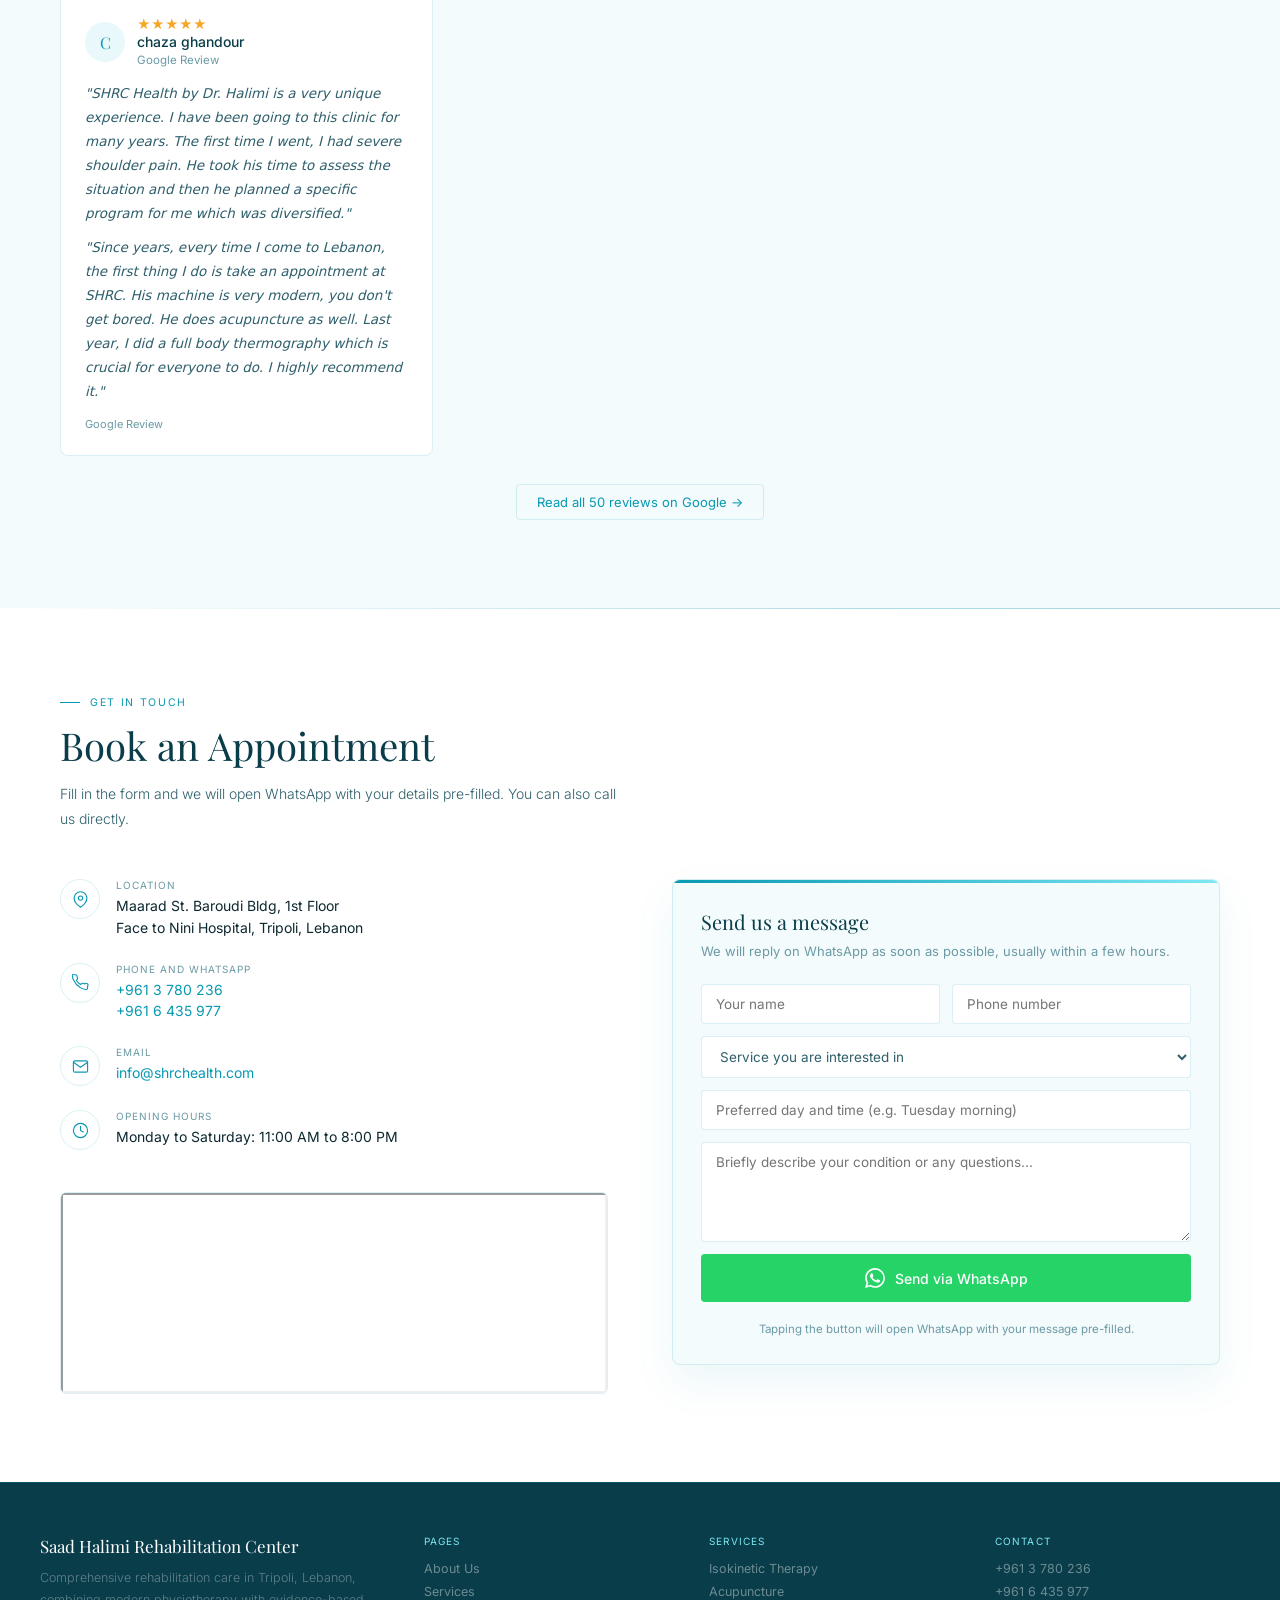
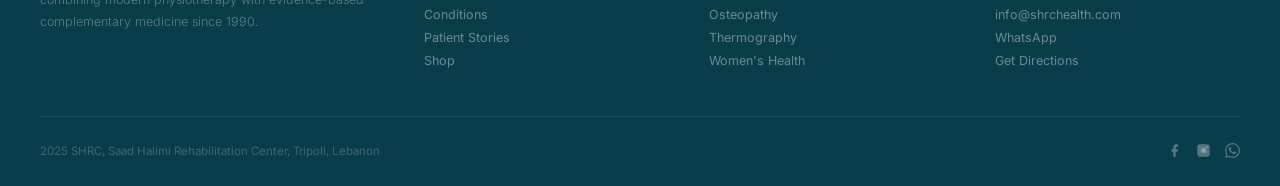
==== commit e72d5535: "Add subtle hover animations" ====
--- a/index.html
+++ b/index.html
@@ -43,8 +43,10 @@
     /* SERVICES GRID (home - overview only) */
     .services { background: var(--white); }
     .svc-grid { display: grid; grid-template-columns: repeat(3,1fr); gap: 1px; background: var(--border); border: 1px solid var(--border); border-radius: 6px; overflow: hidden; }
-    .svc-card { background: var(--white); padding: 28px 26px; transition: background .2s; display: block; }
-    .svc-card:hover { background: var(--pale); }
+    .image-tilt { transition: transform .35s ease, filter .35s ease; transform: translateZ(0); }
+    .image-tilt:hover { transform: translateY(-10px) rotateZ(0.4deg) scale(1.02); filter: saturate(1.08); }
+    .svc-card { background: var(--white); padding: 28px 26px; transition: background .2s, transform .25s ease, box-shadow .25s ease; display: block; will-change: transform; }
+    .svc-card:hover { background: var(--pale); transform: translateY(-6px); box-shadow: 0 18px 40px rgba(8,153,178,0.08); }
     .svc-num { font-family: var(--serif); font-size: 12px; color: var(--text-soft); margin-bottom: 12px; letter-spacing: .06em; }
     .svc-name { font-family: var(--serif); font-size: 20px; color: var(--navy); margin-bottom: 9px; line-height: 1.2; }
     .svc-desc { font-size: 12.5px; color: var(--text-mid); line-height: 1.75; font-weight: 300; }
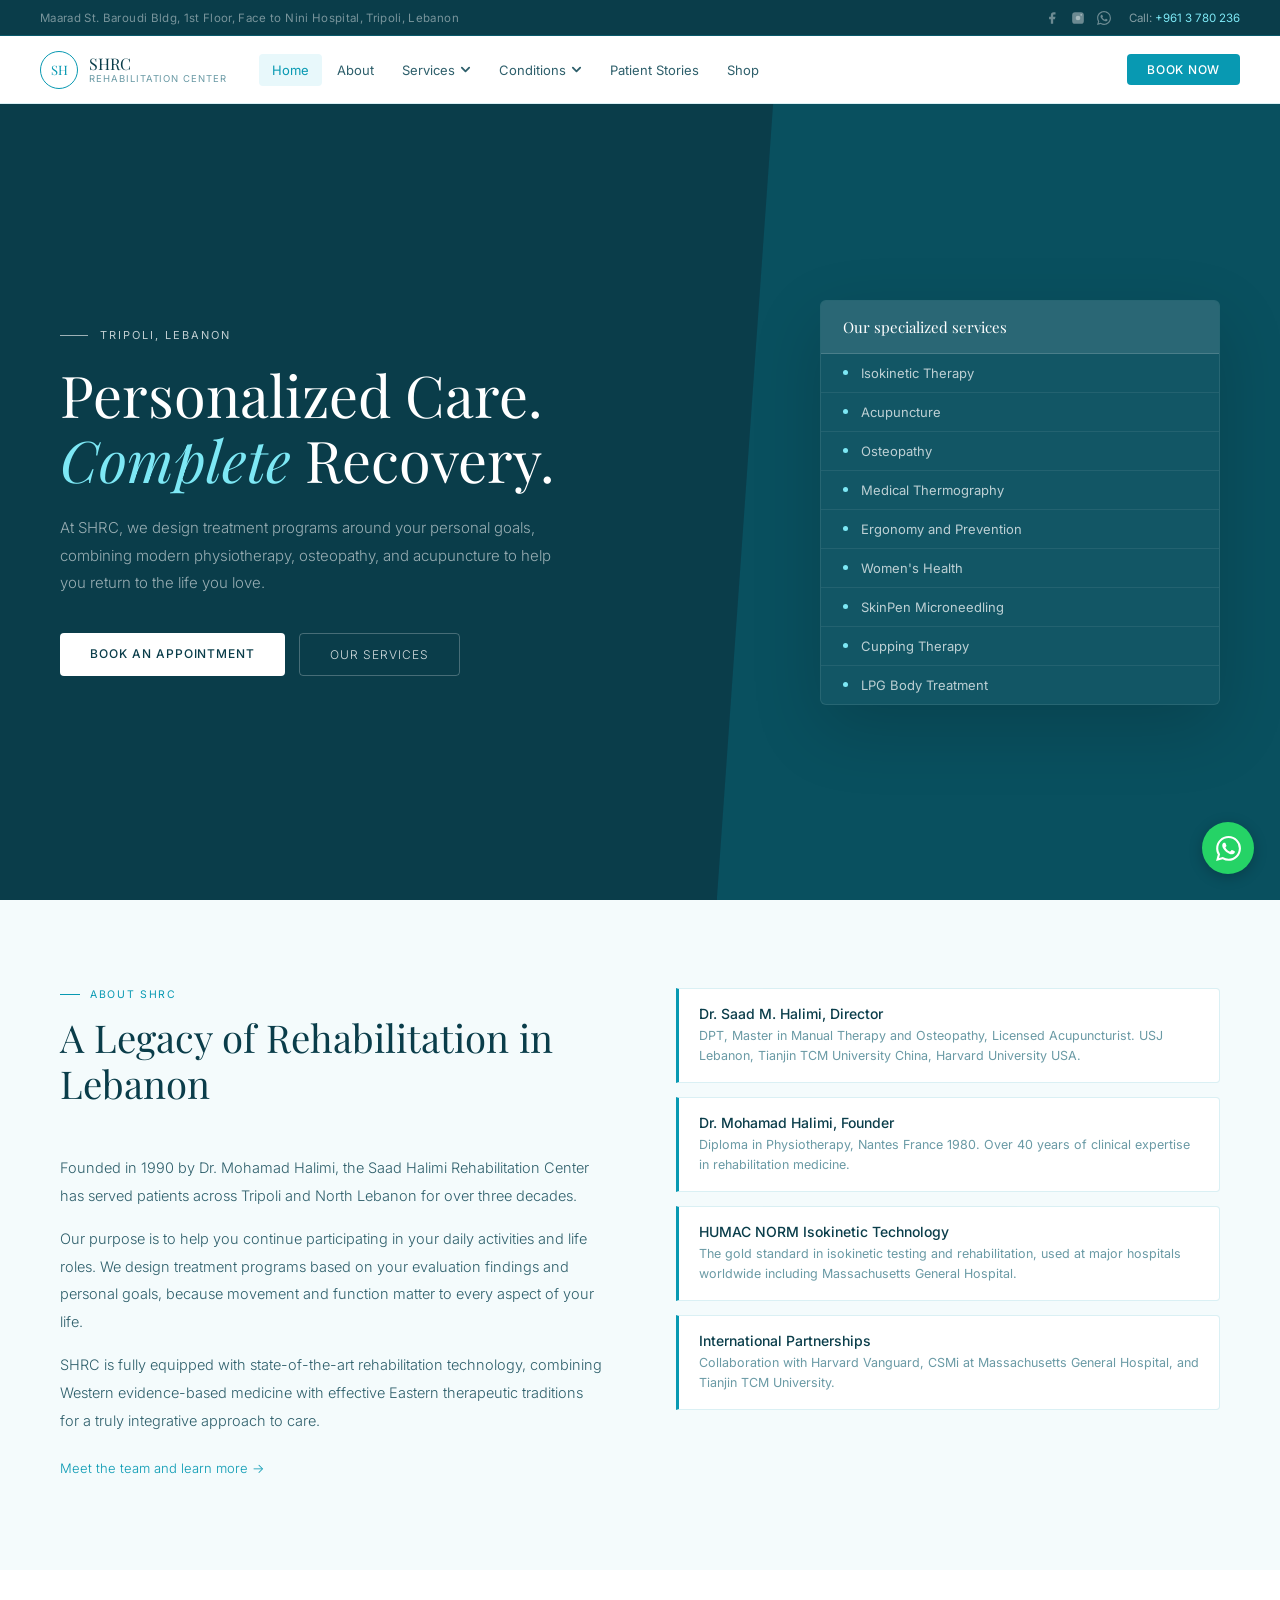
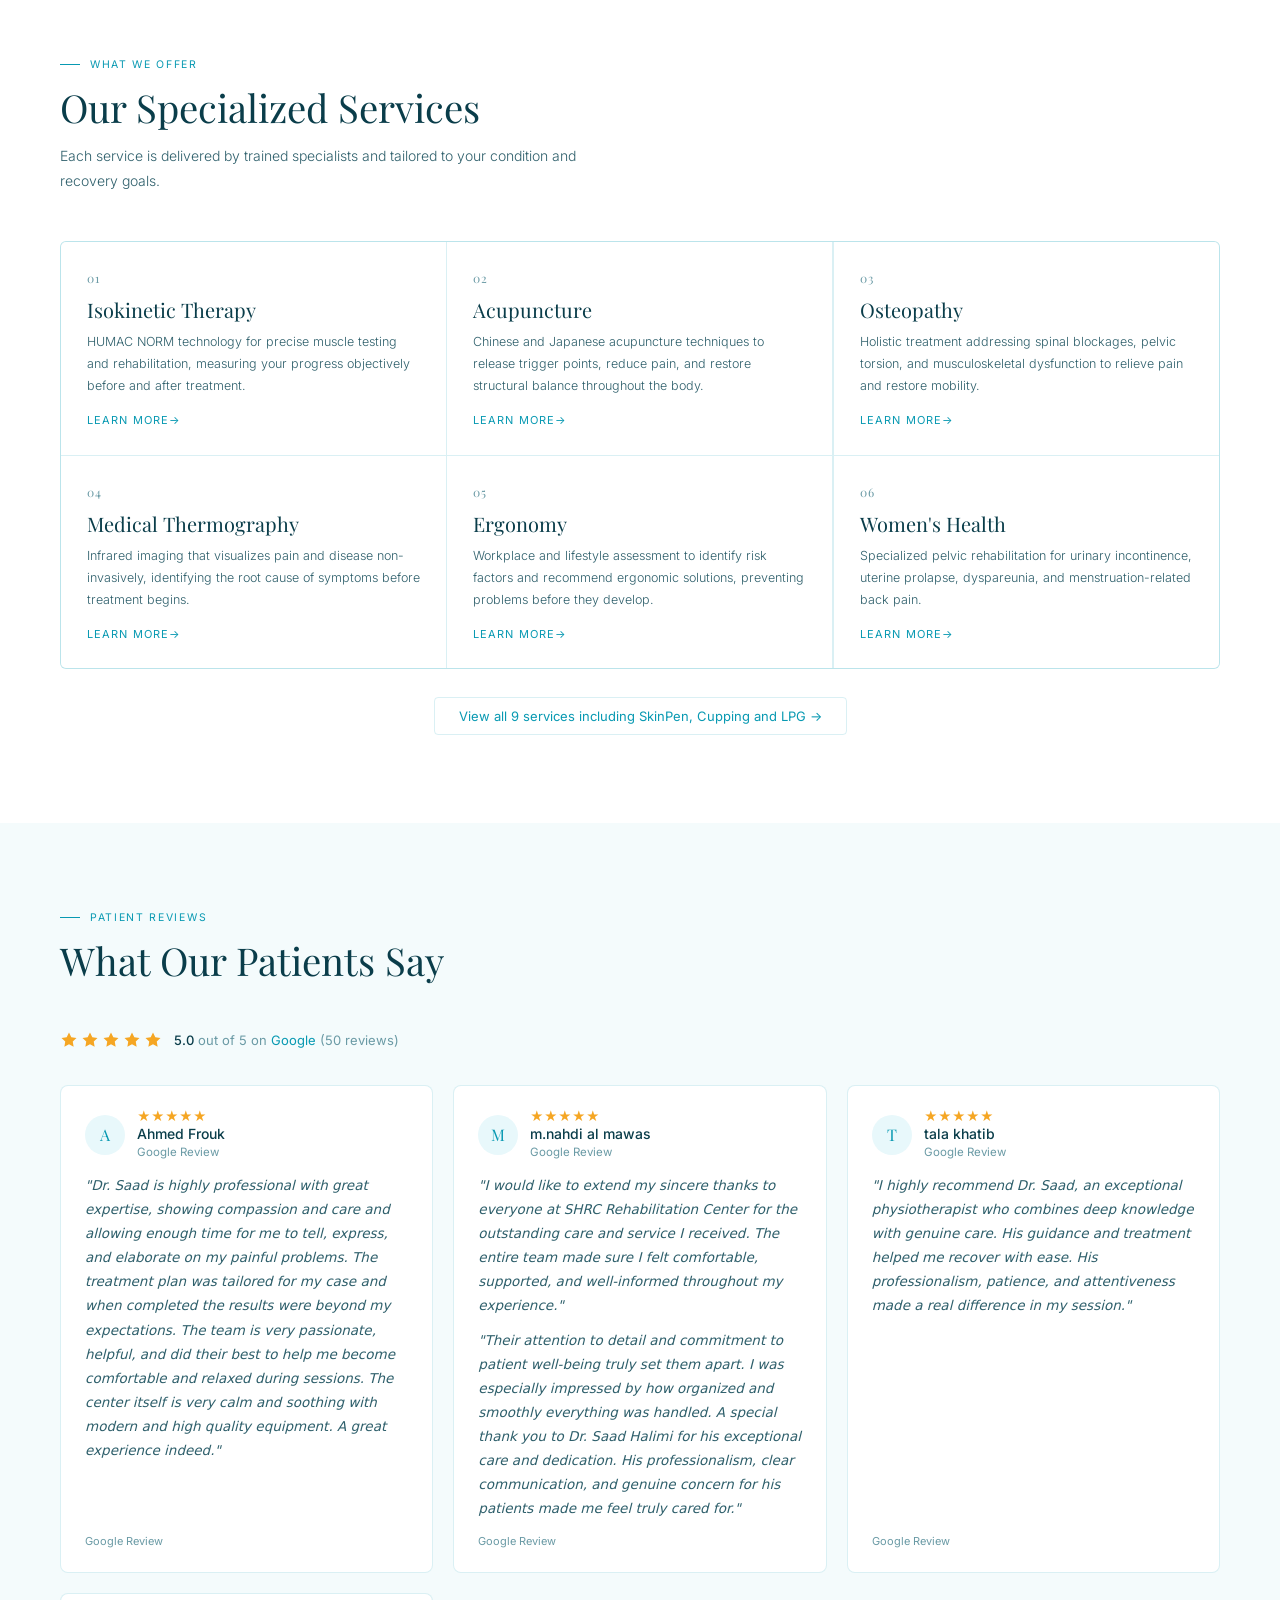
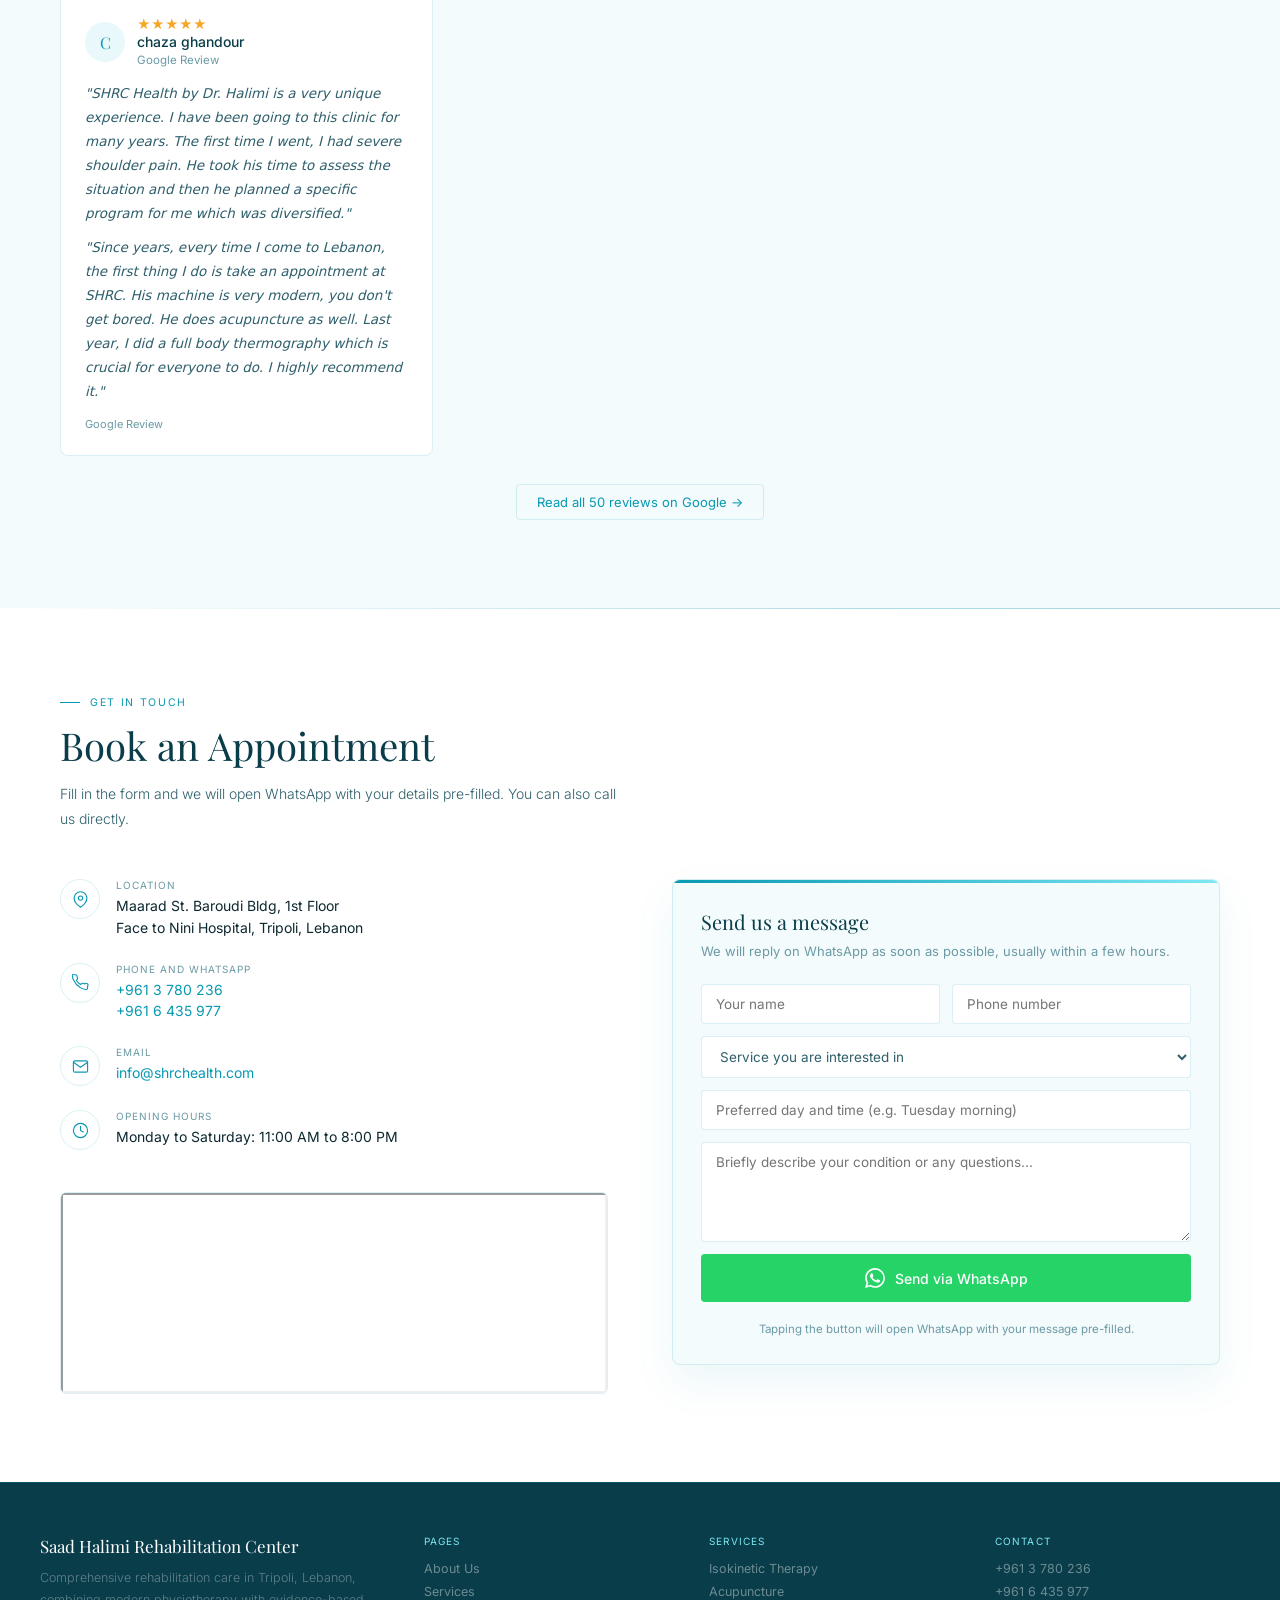
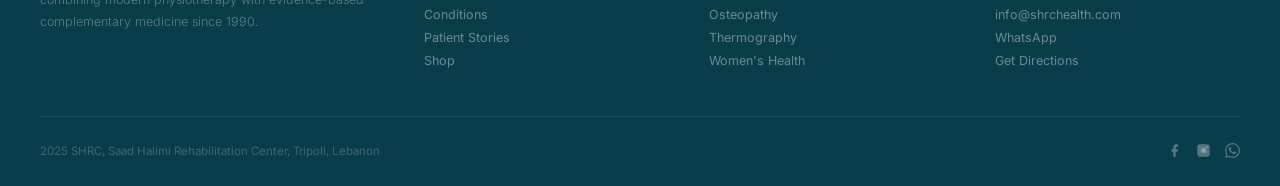
==== commit 5479820e: "Make site animations more visible" ====
--- a/index.html
+++ b/index.html
@@ -11,9 +11,18 @@
   <link rel="stylesheet" href="style.css" />
   <style>
     /* HERO */
+    @keyframes heroReveal {
+      from { opacity: 0; transform: translateY(24px); }
+      to { opacity: 1; transform: none; }
+    }
+    @keyframes heroGlow {
+      0%, 100% { opacity: .16; transform: translateX(0); }
+      50% { opacity: .26; transform: translateX(-18px); }
+    }
     .hero { min-height: calc(100vh - var(--nav-h) - 36px); background: var(--navy); display: flex; align-items: center; padding: 80px 40px; position: relative; overflow: hidden; }
-    .hero::after { content: ''; position: absolute; top: 0; right: 0; bottom: 0; width: 44%; background: rgba(8,153,178,0.2); clip-path: polygon(10% 0, 100% 0, 100% 100%, 0% 100%); }
+    .hero::after { content: ''; position: absolute; top: 0; right: 0; bottom: 0; width: 44%; background: rgba(8,153,178,0.2); clip-path: polygon(10% 0, 100% 0, 100% 100%, 0% 100%); animation: heroGlow 7s ease-in-out infinite; }
     .hero-inner { max-width: 1160px; margin: 0 auto; width: 100%; display: grid; grid-template-columns: 1fr 400px; gap: 60px; align-items: center; position: relative; z-index: 1; }
+    .hero-copy { animation: heroReveal .8s ease forwards; }
     .hero-eyebrow { font-size: 11px; letter-spacing: 0.18em; text-transform: uppercase; color: rgba(255,255,255,0.75); margin-bottom: 20px; display: flex; align-items: center; gap: 12px; }
     .hero-eyebrow::before { content: ''; width: 28px; height: 1px; background: rgba(255,255,255,0.6); }
     .hero-title { font-family: var(--serif); font-size: clamp(36px, 4.5vw, 58px); font-weight: 400; line-height: 1.13; color: var(--white); margin-bottom: 22px; }
@@ -24,7 +33,7 @@
     .btn-hp:hover { opacity: .88; }
     .btn-ho { border: 1px solid rgba(255,255,255,0.25); color: rgba(255,255,255,0.82); padding: 13px 30px; border-radius: 4px; font-size: 12px; font-weight: 300; letter-spacing: 0.08em; text-transform: uppercase; transition: border-color .2s, color .2s; display: inline-block; }
     .btn-ho:hover { border-color: #7de8f5; color: #7de8f5; }
-    .hero-panel { background: rgba(255,255,255,0.04); border: 1px solid rgba(255,255,255,0.09); border-radius: 6px; overflow: hidden; }
+    .hero-panel { background: rgba(255,255,255,0.04); border: 1px solid rgba(255,255,255,0.09); border-radius: 6px; overflow: hidden; box-shadow: 0 24px 70px rgba(0,0,0,.16); }
     .hero-panel-hd { background: rgba(255,255,255,0.1); border-bottom: 1px solid rgba(255,255,255,0.15); padding: 16px 22px; font-family: var(--serif); font-size: 15px; color: var(--white); }
     .hero-panel-row { display: flex; align-items: center; gap: 13px; padding: 11px 22px; border-bottom: 1px solid rgba(255,255,255,0.07); font-size: 13px; color: rgba(255,255,255,0.72); }
     .hero-panel-row:last-child { border-bottom: none; }
@@ -43,15 +52,14 @@
     /* SERVICES GRID (home - overview only) */
     .services { background: var(--white); }
     .svc-grid { display: grid; grid-template-columns: repeat(3,1fr); gap: 1px; background: var(--border); border: 1px solid var(--border); border-radius: 6px; overflow: hidden; }
-    .image-tilt { transition: transform .35s ease, filter .35s ease; transform: translateZ(0); }
-    .image-tilt:hover { transform: translateY(-10px) rotateZ(0.4deg) scale(1.02); filter: saturate(1.08); }
-    .svc-card { background: var(--white); padding: 28px 26px; transition: background .2s, transform .25s ease, box-shadow .25s ease; display: block; will-change: transform; }
-    .svc-card:hover { background: var(--pale); transform: translateY(-6px); box-shadow: 0 18px 40px rgba(8,153,178,0.08); }
+    .svc-card { background: var(--white); padding: 28px 26px; transition: background .2s, transform .3s ease, box-shadow .3s ease; display: block; will-change: transform; }
+    .svc-card:hover { background: var(--pale); transform: translateY(-10px); box-shadow: 0 20px 45px rgba(8,153,178,0.16); }
     .svc-num { font-family: var(--serif); font-size: 12px; color: var(--text-soft); margin-bottom: 12px; letter-spacing: .06em; }
     .svc-name { font-family: var(--serif); font-size: 20px; color: var(--navy); margin-bottom: 9px; line-height: 1.2; }
     .svc-desc { font-size: 12.5px; color: var(--text-mid); line-height: 1.75; font-weight: 300; }
     .svc-lnk { margin-top: 16px; font-size: 11px; letter-spacing: .1em; text-transform: uppercase; color: var(--blue); }
-    .svc-lnk::after { content: ' \2192'; }
+    .svc-lnk::after { content: ' \2192'; display: inline-block; transition: transform .25s ease; }
+    .svc-card:hover .svc-lnk::after { transform: translateX(5px); }
     .svc-all { margin-top: 28px; text-align: center; }
     .svc-all a { font-size: 13px; color: var(--blue); border: 1px solid var(--border); padding: 10px 24px; border-radius: 4px; display: inline-block; transition: background .2s; }
     .svc-all a:hover { background: var(--pale); }
@@ -65,7 +73,8 @@
     .reviews-meta strong { color: var(--navy); font-weight: 500; }
     .reviews-meta a { color: var(--blue); }
     .reviews-grid { display: grid; grid-template-columns: repeat(3,1fr); gap: 20px; }
-    .review-card { background: var(--white); border: 1px solid var(--border); border-radius: 8px; padding: 24px; display: flex; flex-direction: column; gap: 14px; }
+    .review-card { background: var(--white); border: 1px solid var(--border); border-radius: 8px; padding: 24px; display: flex; flex-direction: column; gap: 14px; transition: transform .3s ease, box-shadow .3s ease, border-color .2s; }
+    .review-card:hover { transform: translateY(-6px); border-color: rgba(8,153,178,.35); box-shadow: 0 18px 40px rgba(8,153,178,.1); }
     .review-top { display: flex; align-items: center; gap: 12px; }
     .review-avatar { width: 40px; height: 40px; border-radius: 50%; background: var(--pale); display: flex; align-items: center; justify-content: center; font-family: var(--serif); font-size: 16px; color: var(--blue); flex-shrink: 0; }
     .review-name { font-size: 14px; font-weight: 500; color: var(--navy); margin-bottom: 3px; }
@@ -118,7 +127,7 @@
     .wa-note { font-size: 11.5px; color: var(--text-soft); text-align: center; margin-top: 8px; }
 
     @media (prefers-reduced-motion: reduce) {
-      .booking::before, .wa-form-wrap::before { animation: none; }
+      .hero::after, .hero-copy, .booking::before, .wa-form-wrap::before { animation: none; }
       .booking .info-list.fade, .booking .wa-form-wrap.fade { transform: translateY(20px); }
     }
 
@@ -208,7 +217,7 @@
 <!-- HERO -->
 <section class="hero" id="home">
   <div class="hero-inner">
-    <div class="fade">
+    <div class="hero-copy fade">
       <div class="hero-eyebrow">Tripoli, Lebanon</div>
       <h1 class="hero-title">Personalized Care.<br><em>Complete</em> Recovery.</h1>
       <p class="hero-lead">At SHRC, we design treatment programs around your personal goals, combining modern physiotherapy, osteopathy, and acupuncture to help you return to the life you love.</p>
--- a/style.css
+++ b/style.css
@@ -31,13 +31,15 @@
 /* NAV */
 nav { position: sticky; top: 0; z-index: 200; height: var(--nav-h); background: var(--white); border-bottom: 1px solid var(--border); display: flex; align-items: center; padding: 0 40px; gap: 32px; }
 .nav-logo { display: flex; align-items: center; gap: 11px; flex-shrink: 0; }
-.nav-logo-badge { width: 38px; height: 38px; border-radius: 50%; border: 1.5px solid var(--blue); display: flex; align-items: center; justify-content: center; font-family: var(--serif); font-size: 13px; color: var(--blue); }
+.nav-logo-badge { width: 38px; height: 38px; border-radius: 50%; border: 1.5px solid var(--blue); display: flex; align-items: center; justify-content: center; font-family: var(--serif); font-size: 13px; color: var(--blue); transition: transform .25s ease, background .25s ease; }
+.nav-logo:hover .nav-logo-badge { transform: rotate(-4deg) scale(1.05); background: var(--pale); }
 .nav-logo-name { font-family: var(--serif); font-size: 16px; color: var(--navy); line-height: 1.1; }
 .nav-logo-sub { font-size: 9.5px; color: var(--text-soft); letter-spacing: 0.1em; text-transform: uppercase; }
 .nav-menu { display: flex; align-items: center; gap: 2px; flex: 1; }
 .nav-item { position: relative; }
-.nav-link { display: flex; align-items: center; gap: 5px; padding: 8px 13px; border-radius: 4px; font-size: 13px; color: var(--text-mid); transition: color .2s, background .2s; cursor: pointer; white-space: nowrap; }
+.nav-link { display: flex; align-items: center; gap: 5px; padding: 8px 13px; border-radius: 4px; font-size: 13px; color: var(--text-mid); transition: color .2s, background .2s, transform .2s ease; cursor: pointer; white-space: nowrap; }
 .nav-link:hover, .nav-link.active { color: var(--blue); background: var(--pale); }
+.nav-link:hover { transform: translateY(-2px); }
 .nav-link svg { width: 11px; height: 11px; fill: none; stroke: currentColor; stroke-width: 2; }
 .dropdown { display: none; position: absolute; top: calc(100% + 6px); left: 0; background: var(--white); border: 1px solid var(--border); border-radius: 6px; min-width: 220px; box-shadow: 0 8px 24px rgba(0,0,0,0.08); z-index: 300; padding: 8px 0; }
 .nav-item:hover .dropdown { display: block; }
@@ -46,8 +48,8 @@
 .dd-label { padding: 6px 20px 3px; font-size: 10px; letter-spacing: 0.1em; text-transform: uppercase; color: var(--text-soft); }
 .dd-hr { border: none; border-top: 1px solid var(--border); margin: 6px 0; }
 .nav-actions { margin-left: auto; }
-.btn-book { background: var(--blue); color: var(--white); padding: 8px 20px; border-radius: 4px; font-size: 12px; font-weight: 500; letter-spacing: 0.06em; text-transform: uppercase; transition: background .2s; white-space: nowrap; display: inline-block; }
-.btn-book:hover { background: var(--navy); }
+.btn-book { background: var(--blue); color: var(--white); padding: 8px 20px; border-radius: 4px; font-size: 12px; font-weight: 500; letter-spacing: 0.06em; text-transform: uppercase; transition: background .2s, transform .2s ease, box-shadow .2s ease; white-space: nowrap; display: inline-block; }
+.btn-book:hover { background: var(--navy); transform: translateY(-2px); box-shadow: 0 10px 24px rgba(8,153,178,.18); }
 .hamburger { display: none; flex-direction: column; gap: 5px; cursor: pointer; padding: 4px; }
 .hamburger span { display: block; width: 22px; height: 1.5px; background: var(--text); }
 .mobile-nav { display: none; flex-direction: column; position: absolute; top: var(--nav-h); left: 0; right: 0; background: var(--white); border-bottom: 1px solid var(--border); padding: 12px 24px; z-index: 199; }
@@ -92,13 +94,27 @@
 .ft-soc svg { width: 15px; height: 15px; fill: currentColor; }
 
 /* WA FLOAT */
-.wa-float { position: fixed; bottom: 26px; right: 26px; z-index: 500; width: 52px; height: 52px; border-radius: 50%; background: #25d366; display: flex; align-items: center; justify-content: center; box-shadow: 0 3px 14px rgba(0,0,0,0.22); transition: transform .2s; }
-.wa-float:hover { transform: scale(1.07); }
+.wa-float { position: fixed; bottom: 26px; right: 26px; z-index: 500; width: 52px; height: 52px; border-radius: 50%; background: #25d366; display: flex; align-items: center; justify-content: center; box-shadow: 0 3px 14px rgba(0,0,0,0.22); transition: transform .2s, box-shadow .2s; animation: waPulse 3.6s ease-in-out infinite; }
+.wa-float:hover { transform: translateY(-3px) scale(1.08); box-shadow: 0 12px 28px rgba(37,211,102,.28); }
 .wa-float svg { width: 25px; height: 25px; fill: white; }
+
+@keyframes waPulse {
+  0%, 100% { box-shadow: 0 3px 14px rgba(0,0,0,0.22); }
+  50% { box-shadow: 0 3px 14px rgba(0,0,0,0.22), 0 0 0 10px rgba(37,211,102,.12); }
+}
 
 /* FADE */
 .fade { opacity: 0; transform: translateY(20px); transition: opacity .55s ease, transform .55s ease; }
 .fade.on { opacity: 1; transform: none; }
+
+@media (prefers-reduced-motion: reduce) {
+  *, *::before, *::after {
+    animation-duration: .001ms !important;
+    animation-iteration-count: 1 !important;
+    scroll-behavior: auto !important;
+    transition-duration: .001ms !important;
+  }
+}
 
 /* RESPONSIVE */
 @media (max-width: 1000px) {
